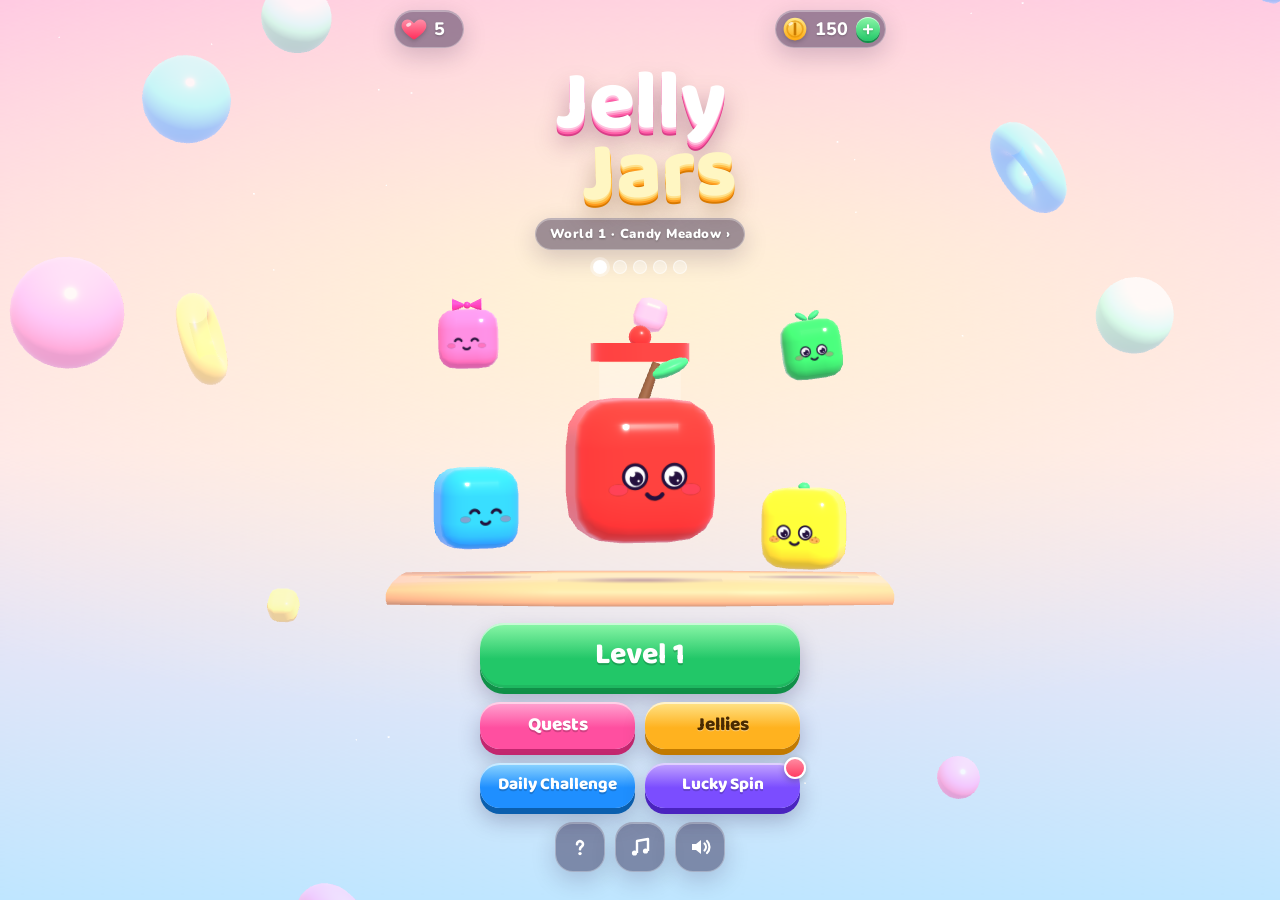
==== jellyjars/index.html @ 63579c70 "Jelly Jars web preview (noindex) Co-Authored-By: Claude Opus 5.5 <noreply@anthropic.com> Claude-Sess" ====
<!doctype html>
<html lang="en">
<head><meta name="robots" content="noindex,nofollow">
<meta charset="utf-8">
<meta name="viewport" content="width=device-width, initial-scale=1, maximum-scale=1, user-scalable=no, viewport-fit=cover">
<title>Jelly Jars</title>
<style>
@font-face{font-family:"Baloo 2";font-weight:600;font-display:swap;src:url(fonts/baloo-2-latin-600-normal.woff2) format("woff2")}
@font-face{font-family:"Baloo 2";font-weight:700;font-display:swap;src:url(fonts/baloo-2-latin-700-normal.woff2) format("woff2")}
@font-face{font-family:"Baloo 2";font-weight:800;font-display:swap;src:url(fonts/baloo-2-latin-800-normal.woff2) format("woff2")}
@font-face{font-family:"Nunito";font-weight:700;font-display:swap;src:url(fonts/nunito-latin-700-normal.woff2) format("woff2")}
@font-face{font-family:"Nunito";font-weight:800;font-display:swap;src:url(fonts/nunito-latin-800-normal.woff2) format("woff2")}
@font-face{font-family:"Nunito";font-weight:900;font-display:swap;src:url(fonts/nunito-latin-900-normal.woff2) format("woff2")}
</style>
<style>
/* Layout: full-bleed WebGL scene; glass HUD on top, booster bar at bottom, cards float above. Single committed look per world, so colors are explicit. */
:root{
  --ink:#1e1236; --ink2:#5d4f7a; --glass:rgba(22,10,48,.34); --glass-hi:rgba(255,255,255,.32);
  --g1:#8cf7a8; --g2:#22c768; --g3:#109048; --p1:#ffa6d2; --p2:#ff4fa0; --p3:#c3276f; --v1:#c4a6ff; --v2:#7b4dff; --v3:#4a24bf; --o1:#ffe48a; --o2:#ffb21f; --o3:#c27a00;
  --display:"Baloo 2","Arial Rounded MT Bold",system-ui,sans-serif; --body:"Nunito",system-ui,-apple-system,sans-serif;
  color-scheme:light;
}
[hidden]{display:none!important}
html,body{height:100%;overscroll-behavior:none}
body{margin:0;background:#ffd6ec;color:var(--ink);font-family:var(--body);overflow:hidden;touch-action:none;user-select:none;-webkit-user-select:none;-webkit-tap-highlight-color:transparent}
#gl{position:fixed;inset:0;width:100%;height:100%;display:block}
#ui{position:fixed;inset:0;pointer-events:none;padding-top:env(safe-area-inset-top,0px);padding-bottom:env(safe-area-inset-bottom,0px)}
#ui button{pointer-events:auto;font-family:var(--body);cursor:pointer;-webkit-tap-highlight-color:transparent}
button:focus-visible{outline:3px solid #fff;outline-offset:3px}
.wrap{max-width:520px;margin:0 auto;padding-left:max(14px,env(safe-area-inset-left,0px));padding-right:max(14px,env(safe-area-inset-right,0px));box-sizing:border-box}
/* HUD */
#hud{display:grid;grid-template-columns:1fr auto 1fr;align-items:center;gap:8px;padding-top:10px}
.glass{background:rgba(26,12,56,.42);border:1px solid var(--glass-hi);box-shadow:inset 0 1px 0 rgba(255,255,255,.35),0 8px 24px rgba(20,8,50,.18)}
.pill{display:inline-flex;align-items:center;gap:6px;border-radius:999px;padding:4px 12px 4px 5px;color:#fff;font-family:var(--display);font-weight:800;font-size:18px;line-height:1;font-variant-numeric:tabular-nums;justify-self:start;text-shadow:0 1px 2px rgba(0,0,0,.25);border:1px solid var(--glass-hi)}
.pill.r{justify-self:end;padding:4px 5px 4px 5px}
.pill svg{width:28px;height:28px;flex:none;filter:drop-shadow(0 2px 2px rgba(0,0,0,.2))}
.pill small{font-size:11px;font-family:var(--body);font-weight:900;opacity:.85}
.pill .plus{width:24px;height:24px;border-radius:50%;background:linear-gradient(180deg,var(--g1),var(--g2));display:grid;place-items:center;font-size:20px;box-shadow:inset 0 1px 0 rgba(255,255,255,.6),0 2px 0 var(--g3);margin-left:2px}
#lvlPill{justify-self:center;white-space:nowrap;border-radius:18px;padding:5px clamp(10px,3vw,16px);color:#fff;text-align:center;font-family:var(--display);font-weight:800;font-size:clamp(16px,5vw,20px);line-height:1.05;text-shadow:0 1px 2px rgba(0,0,0,.25);display:flex;align-items:center;gap:6px}
#streak{display:inline-flex;align-items:center;gap:2px;font-size:15px;color:#ffd36b}
#streak svg{width:16px;height:16px}
#prog{margin-top:8px;height:10px;border-radius:999px;overflow:hidden;background:rgba(22,10,48,.25);border:1px solid rgba(255,255,255,.35)}
#progFill{display:block;height:100%;width:0;border-radius:999px;background:linear-gradient(180deg,#ffe58f,#ffb21f);box-shadow:inset 0 1px 0 rgba(255,255,255,.7);transition:width .35s cubic-bezier(.2,.9,.3,1.2)}
/* home */
#home{position:absolute;inset:0;display:flex;flex-direction:column;align-items:center;justify-content:space-between;padding-top:calc(env(safe-area-inset-top,0px) + 70px);padding-bottom:calc(env(safe-area-inset-bottom,0px) + 28px);box-sizing:border-box}
#logo{font-family:var(--display);font-weight:800;font-size:clamp(56px,17vw,84px);line-height:.82;text-align:center;color:#fff;letter-spacing:-.01em;text-shadow:0 2px 0 #ffc2df,0 4px 0 #ff8fc3,0 6px 0 #ff5ea8,0 8px 0 #d93e88,0 14px 24px rgba(80,10,60,.35);margin:0}
#logo span{display:block;color:#fff6c2;text-shadow:0 2px 0 #ffe08a,0 4px 0 #ffc24d,0 6px 0 #ff9d1f,0 8px 0 #d97a00,0 14px 24px rgba(80,40,0,.35);transform:translateX(18px) rotate(-2deg)}
#worldDots{display:flex;gap:6px;justify-content:center;margin-top:10px}#worldDots i{width:12px;height:12px;border-radius:50%;background:rgba(255,255,255,.35);border:1px solid rgba(255,255,255,.6)}#worldDots i.on{background:linear-gradient(180deg,#ffe58f,#ffb21f);border-color:#fff}#worldDots i.cur{background:#fff;box-shadow:0 0 0 3px rgba(255,255,255,.35)}
#worldChip{margin-top:10px;border-radius:999px;padding:6px 14px;color:#fff;font-weight:900;font-size:13px;letter-spacing:.04em;text-shadow:0 1px 2px rgba(0,0,0,.3)}
.homeTop{display:flex;flex-direction:column;align-items:center}
.homeBtns{display:flex;flex-direction:column;gap:14px;width:min(320px,86vw);pointer-events:auto}
.homeRow{display:flex;gap:10px}
.dot{position:absolute;top:-6px;right:-6px;width:18px;height:18px;border-radius:50%;background:linear-gradient(180deg,#ff8aa0,#ff3d64);border:2px solid #fff;box-shadow:0 2px 6px rgba(0,0,0,.25)}
#wheelWrap{position:relative;width:min(280px,72vw);aspect-ratio:1;margin:4px auto 0}
#wheel{width:100%;height:100%;transition:transform 4.2s cubic-bezier(.12,.8,.16,1);filter:drop-shadow(0 10px 16px rgba(40,10,80,.3))}
#wheelPtr{position:absolute;left:50%;top:-10px;transform:translateX(-50%);width:34px;height:40px;filter:drop-shadow(0 3px 3px rgba(0,0,0,.3))}
#spinResult{min-height:24px;font-family:var(--display);font-weight:800;font-size:22px;color:var(--ink)}
/* buttons */
.btn{position:relative;border:0;border-radius:20px;padding:13px 18px;font-family:var(--display)!important;font-weight:800;font-size:21px;line-height:1.1;color:#fff;text-shadow:0 2px 0 rgba(0,0,0,.18);display:flex;align-items:center;justify-content:center;gap:8px;
  background:linear-gradient(180deg,var(--g1),var(--g2) 55%);box-shadow:inset 0 2px 0 rgba(255,255,255,.55),inset 0 -3px 0 rgba(0,0,0,.08),0 6px 0 var(--g3),0 12px 22px rgba(20,8,50,.25);transition:transform .08s}
.btn:active{transform:translateY(4px);box-shadow:inset 0 2px 0 rgba(255,255,255,.55),0 2px 0 var(--g3),0 6px 12px rgba(20,8,50,.25)}
.btn.v{background:linear-gradient(180deg,var(--v1),var(--v2) 55%);box-shadow:inset 0 2px 0 rgba(255,255,255,.5),0 6px 0 var(--v3),0 12px 22px rgba(20,8,50,.25)}
.btn.p{background:linear-gradient(180deg,var(--p1),var(--p2) 55%);box-shadow:inset 0 2px 0 rgba(255,255,255,.5),0 6px 0 var(--p3),0 12px 22px rgba(20,8,50,.25)}
.btn.o{background:linear-gradient(180deg,var(--o1),var(--o2) 55%);color:#4a2a00;text-shadow:0 1px 0 rgba(255,255,255,.4);box-shadow:inset 0 2px 0 rgba(255,255,255,.6),0 6px 0 var(--o3),0 12px 22px rgba(20,8,50,.25)}
.btn.dc{background:linear-gradient(180deg,#8fd6ff,#1f8fff 55%);box-shadow:inset 0 2px 0 rgba(255,255,255,.55),0 6px 0 #0b5fae,0 12px 22px rgba(20,8,50,.25)}
.btn.ghost{background:none;box-shadow:none;color:var(--ink2);font-size:17px;padding:6px;text-shadow:none;font-family:var(--body)!important;font-weight:900}
.btn.huge{font-size:30px;padding:16px;border-radius:24px}
.btn[disabled]{filter:grayscale(.8);opacity:.55}
.btn .tv{display:inline-flex;align-items:center;gap:3px;font-family:var(--body);font-size:11px;font-weight:900;background:rgba(255,255,255,.25);border-radius:8px;padding:3px 7px;letter-spacing:.04em;text-shadow:none}
.btn .tv svg{width:12px;height:12px}
.round{width:58px;height:58px;border-radius:20px;border:1px solid var(--glass-hi);display:grid;place-items:center;padding:0;color:#fff}
.round svg{width:28px;height:28px}
.round.off{opacity:.55}
/* bottom bar */
#bar{position:absolute;left:0;right:0;bottom:0;padding-bottom:calc(env(safe-area-inset-bottom,0px) + 18px)}
#bar .wrap{display:flex;justify-content:center;align-items:flex-end;gap:14px}
.boost{position:relative;width:66px;height:66px;border-radius:22px;border:0;padding:0;display:grid;place-items:center;background:linear-gradient(180deg,#ffffff,#efe7ff);box-shadow:inset 0 -4px 0 rgba(90,60,160,.12),0 5px 0 #c9b8ef,0 12px 20px rgba(20,8,50,.25)}
.boost:active{transform:translateY(3px)}
.boost svg{width:40px;height:40px}
.boost .cnt{position:absolute;right:-7px;top:-7px;min-width:24px;height:24px;border-radius:12px;background:linear-gradient(180deg,#ff8aa0,#ff3d64);color:#fff;font-size:13px;font-weight:900;display:grid;place-items:center;padding:0 6px;box-sizing:border-box;box-shadow:0 2px 6px rgba(0,0,0,.25);border:2px solid #fff}
.boost .cnt.buy{background:linear-gradient(180deg,var(--g1),var(--g2))}
.boost.on{background:linear-gradient(180deg,#fff7c2,#ffd54d);transform:translateY(-4px)}
.boost.locked{filter:grayscale(1);opacity:.6}
.small{width:50px;height:50px;border-radius:18px}
.small svg{width:24px;height:24px}
/* fx */
#fx{position:absolute;inset:0;overflow:hidden}
.ft{position:absolute;transform:translate(-50%,-50%);font-family:var(--display);font-weight:800;font-size:34px;color:#fff;white-space:nowrap;text-shadow:0 3px 0 #ff4fa0,0 6px 14px rgba(80,0,60,.4);animation:ft 1.1s cubic-bezier(.2,.9,.3,1) forwards}
.ft.gold{color:#fff3b0;text-shadow:0 3px 0 #ff9d1f,0 6px 14px rgba(80,40,0,.45)}
@keyframes ft{0%{opacity:0;transform:translate(-50%,-30%) scale(.4)}20%{opacity:1;transform:translate(-50%,-55%) scale(1.15)}35%{transform:translate(-50%,-60%) scale(1)}80%{opacity:1}100%{opacity:0;transform:translate(-50%,-120%) scale(1)}}
#hand{position:absolute;width:56px;height:56px;margin:-6px 0 0 -18px;transition:left .5s cubic-bezier(.3,.8,.3,1),top .5s cubic-bezier(.3,.8,.3,1);filter:drop-shadow(0 6px 10px rgba(0,0,0,.3))}
#hand.press svg{transform:scale(.86) translateY(4px)}
#hand svg{transition:transform .12s}
#hand::after{content:"";position:absolute;left:6px;top:-8px;width:28px;height:28px;border-radius:50%;border:3px solid #fff;opacity:0}
#hand.press::after{animation:ring .5s ease-out}
@keyframes ring{0%{opacity:.9;transform:scale(.4)}100%{opacity:0;transform:scale(1.8)}}
/* cards */
#travel{position:absolute;inset:0;z-index:30;background:#000;overflow:hidden;touch-action:none}#travel canvas{position:absolute;inset:0;width:100%;height:100%;display:block}
#travelBanner{position:absolute;left:50%;top:13%;transform:translate(-50%,-30px) scale(.8);opacity:0;text-align:center;color:#fff;pointer-events:none;transition:opacity .45s,transform .6s cubic-bezier(.2,1.6,.4,1);white-space:nowrap}
#travelBanner.show{opacity:1;transform:translate(-50%,0) scale(1)}
#travelBanner span{display:block;width:84vw;max-width:420px;margin:10px auto 0;white-space:normal;font-weight:900;font-size:16px;line-height:1.3;text-shadow:0 2px 6px rgba(0,0,0,.45)}
#travelBanner small{display:block;font-weight:900;letter-spacing:.16em;text-transform:uppercase;font-size:13px;text-shadow:0 2px 6px rgba(0,0,0,.35)}
#travelBanner b{display:block;font-family:var(--display);font-weight:800;font-size:40px;line-height:1.05;text-shadow:0 3px 0 rgba(0,0,0,.18),0 10px 26px rgba(0,0,0,.35)}
#travelHint{position:absolute;left:0;right:0;bottom:calc(26px + env(safe-area-inset-bottom,0px));text-align:center;color:rgba(255,255,255,.8);font-weight:900;font-size:12px;letter-spacing:.12em;text-transform:uppercase;text-shadow:0 1px 4px rgba(0,0,0,.4);pointer-events:none}
#modal{position:absolute;inset:0;display:flex;align-items:center;justify-content:center;background:rgba(18,6,40,.58);padding:18px;box-sizing:border-box;pointer-events:auto;z-index:20}
.card{width:100%;max-width:360px;max-height:100%;overflow:auto;box-sizing:border-box;border-radius:30px;padding:24px 20px 18px;background:linear-gradient(180deg,#ffffff,#f4eeff);box-shadow:inset 0 2px 0 #fff,0 24px 60px rgba(20,8,50,.4);text-align:center;display:flex;flex-direction:column;gap:12px;animation:pop .35s cubic-bezier(.2,1.4,.4,1)}
@keyframes pop{0%{transform:scale(.8);opacity:0}100%{transform:scale(1);opacity:1}}
.card h2{font-family:var(--display);font-weight:800;font-size:32px;line-height:1;margin:0;color:var(--ink);text-wrap:balance}
.card p{margin:0;color:var(--ink2);font-weight:800;line-height:1.4}
.card p b{color:var(--ink)}
.card .big{font-family:var(--display);font-weight:800;font-size:52px;line-height:1;color:var(--ink);display:flex;align-items:center;justify-content:center;gap:10px;font-variant-numeric:tabular-nums}
.card .big svg{width:48px;height:48px}
.icon{display:grid;place-items:center}
.icon svg{width:84px;height:84px;filter:drop-shadow(0 8px 10px rgba(40,10,80,.25))}
.shoplist{display:flex;flex-direction:column;gap:8px;max-height:min(54vh,460px);overflow:auto;-webkit-overflow-scrolling:touch;margin:4px 0 6px;padding:2px}
.shopitem{display:flex;align-items:center;justify-content:space-between;gap:10px;background:#fff;border-radius:18px;padding:10px 10px 10px 12px;text-align:left;box-shadow:0 2px 10px rgba(40,10,80,.08)}
.shopitem b{display:block;font-size:15px;font-weight:900;color:var(--ink)} .shopitem span{font-size:12px;color:var(--ink2);font-weight:800}
.shopitem button{border:0;border-radius:14px;background:linear-gradient(180deg,var(--g1),var(--g2));color:#fff;font-weight:900;font-size:14px;padding:10px 12px;white-space:nowrap;box-shadow:inset 0 2px 0 rgba(255,255,255,.5),0 3px 0 var(--g3)}
.ribbon{font-size:10px;font-weight:900;color:#fff;background:linear-gradient(180deg,#ff8aa0,#ff3d64);border-radius:6px;padding:1px 6px;margin-left:4px;vertical-align:2px}
.adscreen{background:#101010;color:#ccc;border-radius:22px;aspect-ratio:9/15;width:min(270px,100%);margin:0 auto;display:flex;flex-direction:column;align-items:center;justify-content:center;gap:10px;font-weight:800;padding:16px;box-sizing:border-box;text-align:center}
.adscreen .big{color:#fff}
/* stars */
.stars{display:flex;justify-content:center;align-items:flex-end;gap:2px;margin:-4px 0 -6px}.stars i{display:block;animation:starIn .45s cubic-bezier(.2,1.6,.4,1) both}.stars i:not(.on){animation:none;opacity:.9}
@keyframes starIn{0%{transform:scale(0) rotate(-40deg);opacity:0}100%{transform:scale(1) rotate(0);opacity:1}}
.starNote{font-size:12px;display:flex;align-items:center;justify-content:center;gap:3px;flex-wrap:wrap}
.homeRow .round{width:50px;height:50px;border-radius:18px}.homeRow .round svg{width:24px;height:24px}
/* tutorial */
#tut{position:absolute;left:0;right:0;bottom:0;padding-bottom:calc(env(safe-area-inset-bottom,0px) + 14px);pointer-events:auto;z-index:10}
#bar.tutbar{pointer-events:none}#bar.tutbar .wrap>*{opacity:.3}#bar.tutbar .wrap>.hl{opacity:1;filter:none;animation:hlp 1s ease-in-out infinite}@keyframes hlp{0%,100%{box-shadow:0 0 0 0 rgba(255,213,77,.9),0 5px 0 #c9b8ef}50%{box-shadow:0 0 0 9px rgba(255,213,77,0),0 5px 0 #c9b8ef}}
#tut .card{animation:none;max-width:420px;margin:0 auto;gap:10px;padding:18px 18px 14px}
#tut h2{font-size:28px;display:flex;align-items:center;justify-content:center;gap:4px}
.step{font-size:12px;font-weight:900;letter-spacing:.1em;text-transform:uppercase;color:var(--p2);margin:0}
.dots{display:flex;gap:6px;justify-content:center}
.dots i{width:8px;height:8px;border-radius:4px;background:rgba(30,18,54,.18);transition:width .25s}
.dots i.on{background:var(--ink);width:22px}
.tutBtns{display:flex;gap:10px}.tutBtns .btn{flex:1}
/* world toast */
#toast{position:absolute;left:50%;top:22%;transform:translateX(-50%);text-align:center;color:#fff;pointer-events:none;z-index:5}
#toast small{display:block;font-weight:900;letter-spacing:.14em;text-transform:uppercase;font-size:12px;opacity:.9;text-shadow:0 1px 3px rgba(0,0,0,.3)}
#toast b{display:block;font-family:var(--display);font-weight:800;font-size:44px;line-height:1;text-shadow:0 3px 0 rgba(0,0,0,.15),0 8px 24px rgba(0,0,0,.3);white-space:nowrap}
#toast.show{animation:toast 2.6s ease forwards}
@keyframes toast{0%{opacity:0;transform:translate(-50%,10px) scale(.9)}12%{opacity:1;transform:translate(-50%,0) scale(1)}80%{opacity:1}100%{opacity:0;transform:translate(-50%,-10px)}}
/* dev */
#dev{position:absolute;left:0;right:0;bottom:0;z-index:15;background:rgba(18,8,40,.96);color:#efe6ff;border-radius:22px 22px 0 0;padding:16px 18px calc(16px + env(safe-area-inset-bottom,0px));font-size:13px;line-height:1.55;pointer-events:auto}
#dev h3{margin:0 0 6px;font-family:var(--display);font-weight:800;font-size:18px}
#dev .row{display:flex;justify-content:space-between;gap:10px;font-variant-numeric:tabular-nums}
#dev .row b{font-weight:900;text-align:right}
#dev p{margin:8px 0 0;color:#c8b8e6}
#dev .acts{display:flex;gap:8px;margin-top:10px;flex-wrap:wrap}
#dev .acts button{border:0;border-radius:10px;padding:8px 10px;font-weight:900;background:#fff;color:var(--ink)}
#err{position:absolute;inset:0;display:grid;place-items:center;text-align:center;padding:30px;font-weight:800;color:var(--ink)}
/* meta: streak, quests, wardrobe, journey */
.boost .cnt.free{background:linear-gradient(180deg,#ffd36b,#ff8a1f)}
#worldChip{border:1px solid var(--glass-hi);font-family:var(--body);cursor:pointer}
.streakTag{display:inline-flex;align-items:center;gap:1px;font-size:20px;background:rgba(0,0,0,.16);border-radius:14px;padding:1px 9px 1px 5px;margin-left:10px;text-shadow:none;color:#fff3b0}
.streakTag svg{width:22px;height:22px}
.sbox{background:linear-gradient(180deg,#fff6e0,#ffe7c2);border-radius:18px;padding:10px 12px;display:flex;flex-direction:column;gap:8px}
.sbHead{font-family:var(--display);font-weight:800;font-size:20px;color:#a24a00;display:flex;align-items:center;justify-content:center;gap:4px}
.sbBar{display:flex;gap:6px}
.sbSeg{flex:1;border-radius:12px;background:#fff;border:2px solid #ffd9a8;padding:4px 2px;font-weight:900;color:#c9a27a;font-size:12px;line-height:1.1}
.sbSeg b{display:block;font-family:var(--display);font-size:18px;color:inherit}
.sbSeg.on{background:linear-gradient(180deg,#ffd36b,#ff9d1f);border-color:#fff;color:#fff;text-shadow:0 1px 0 rgba(120,50,0,.4)}
.warnStreak{background:#fff1e0;border-radius:14px;padding:8px 10px;font-size:13px;color:#a24a00!important;display:flex;align-items:center;justify-content:center;gap:4px}
.qrow{background:#fff;border-radius:18px;padding:10px 12px;text-align:left;display:flex;align-items:center;gap:10px;box-shadow:0 2px 10px rgba(40,10,80,.08)}
.qrow.gold{background:linear-gradient(180deg,#fff6e0,#ffe7c2)}
.qrow .qt{flex:1;min-width:0}
.qrow b{display:block;font-size:15px;font-weight:900;color:var(--ink);line-height:1.2}
.qbar{height:10px;border-radius:6px;background:#efe7ff;overflow:hidden;margin:6px 0 3px}
.qbar i{display:block;height:100%;background:linear-gradient(180deg,#8ff0b0,#2fd36b);border-radius:6px}
.qrow small{display:flex;align-items:center;gap:3px;font-size:12px;font-weight:900;color:var(--ink2)}
.qchest svg{width:48px;height:48px;display:block}
.qbtn{border:0;border-radius:14px;background:linear-gradient(180deg,var(--g1),var(--g2));color:#fff;font-weight:900;font-size:14px;padding:9px 12px;white-space:nowrap;box-shadow:inset 0 2px 0 rgba(255,255,255,.5),0 3px 0 var(--g3);font-family:var(--body);display:inline-flex;align-items:center;gap:3px;cursor:pointer}
.qbtn[disabled]{background:#eee7fb;color:#9a8cc0;box-shadow:none;cursor:default}
.qbtn.buy:not([disabled]){background:linear-gradient(180deg,var(--o1),var(--o2));color:#4a2a00;box-shadow:inset 0 2px 0 rgba(255,255,255,.6),0 3px 0 var(--o3)}
.qbtn.wear-on{background:linear-gradient(180deg,#ffe08a,#ffb21f);color:#5a3200;box-shadow:0 3px 0 #c27a00}
.qdone{color:#2fb36a;font-weight:900;font-size:13px;white-space:nowrap}
.jrow{cursor:pointer}
.wprev{display:grid;place-items:center}
.wtiles{display:flex;gap:8px}
.wtile{flex:1;min-width:0;background:#fff;border-radius:18px;padding:8px 4px 10px;display:flex;flex-direction:column;align-items:center;gap:5px;box-shadow:0 2px 10px rgba(40,10,80,.08);border:3px solid transparent}
.wtile.on{border-color:#ffb21f;background:#fff9e8}
.wtile b{font-size:12px;font-weight:900;color:var(--ink);line-height:1.15;min-height:28px;display:flex;align-items:center;text-align:center}
.wtile .qbtn{padding:7px 9px;font-size:13px}
.path{display:flex;flex-direction:column;text-align:left;max-height:min(52vh,460px);overflow:auto;padding:6px 4px;margin:0 -6px;overscroll-behavior:contain}
.pnode{display:flex;align-items:center;gap:12px;position:relative;padding:7px 6px}
.pnode .orb{width:50px;height:50px;border-radius:50%;flex:none;border:3px solid #fff;box-shadow:0 4px 10px rgba(40,10,80,.2);display:grid;place-items:center;color:#fff;font-family:var(--display);font-weight:800;font-size:21px;text-shadow:0 1px 3px rgba(0,0,0,.35);position:relative;z-index:1}
.pnode.lock .orb{filter:grayscale(.55) brightness(.92);opacity:.7}
.pnode.cur .orb{box-shadow:0 0 0 5px rgba(255,178,31,.5),0 4px 12px rgba(40,10,80,.25);animation:pulse 1.6s ease-in-out infinite}
@keyframes pulse{50%{transform:scale(1.08)}}
.pinfo{flex:1;min-width:0}
.pnode b{display:block;font-family:var(--display);font-size:19px;line-height:1.05;color:var(--ink)}
.pnode span{font-size:12px;font-weight:900;color:var(--ink2)}
.pnode.lock b{color:#a99cc8}
.pnode .here{font-family:var(--display);font-size:13px;color:#fff;background:linear-gradient(180deg,#ffd36b,#ff9d1f);border-radius:10px;padding:3px 9px;text-shadow:0 1px 0 rgba(120,50,0,.35)}
.pnode:not(:last-child)::after{content:"";position:absolute;left:30px;top:50px;width:4px;height:28px;background:#e4dafa;border-radius:2px}
.pnode.done:not(:last-child)::after{background:#ffc83d}
#toast.sm b{font-size:26px}
.shelfviz{display:flex;gap:6px;justify-content:center;background:#f1eaff;border-radius:16px;padding:8px}.shelfviz i{width:30px;height:30px;border-radius:9px;box-shadow:inset 0 -3px 0 rgba(0,0,0,.15)}.shelfviz i.plus{background:linear-gradient(180deg,#ffe08a,#ffb21f);color:#5a3200;font-style:normal;font-weight:900;font-size:12px;display:grid;place-items:center;border:2px dashed #fff;box-sizing:border-box}
.help{display:flex;gap:10px;align-items:center;text-align:left;background:#fff;border-radius:16px;padding:9px 12px;box-shadow:0 2px 8px rgba(40,10,80,.07);font-weight:800;color:var(--ink2);font-size:14px;line-height:1.35}.help b{color:var(--ink)}.help .hi{flex:none;width:34px;height:34px;display:grid;place-items:center;border-radius:12px;background:#f1eaff;font-family:var(--display);font-weight:800;color:var(--p2);font-size:18px}.help .hi svg{width:26px;height:26px}
.wtile{position:relative}.wslot{font-size:10px;font-weight:900;letter-spacing:.08em;text-transform:uppercase;color:var(--p2)}
@media (max-height:720px){#logo{font-size:clamp(44px,12vh,72px)}#home{padding-top:calc(env(safe-area-inset-top,0px) + 58px)}}
@media (max-height:600px){#logo{font-size:clamp(36px,10vh,56px)}}
@media (prefers-reduced-motion:reduce){.ft,.card,#toast.show{animation-duration:.01s}}
</style>
</head>
<body>
<canvas id="gl" aria-label="Jelly Jars game"></canvas>
<svg width="0" height="0" style="position:absolute" aria-hidden="true"><defs><linearGradient id="stG" x1="0" y1="0" x2="0" y2="1"><stop offset="0" stop-color="#fff3a0"/><stop offset="1" stop-color="#ffb21f"/></linearGradient></defs></svg>
<div id="ui">
  <div class="wrap" id="hudWrap">
    <div id="hud">
      <button class="pill glass" id="heartsBtn" aria-label="Lives"><svg viewBox="0 0 32 32"><defs><linearGradient id="hg" x1="0" y1="0" x2="0" y2="1"><stop offset="0" stop-color="#ff8fa8"/><stop offset="1" stop-color="#ff2d5a"/></linearGradient></defs><path fill="url(#hg)" d="M16 28s-11-6.6-13.6-13C.6 10.4 3.4 5 8.6 5c3 0 5 1.8 7.4 4.4C18.4 6.8 20.4 5 23.4 5c5.2 0 8 5.4 6.2 10C27 21.4 16 28 16 28z"/><ellipse cx="10" cy="11" rx="3.2" ry="2" fill="#fff" opacity=".7" transform="rotate(-25 10 11)"/></svg><span id="hearts">5</span><small id="heartTimer"></small></button>
      <div id="lvlPill" class="glass"><span id="lvlLabel">Level 1</span><span id="streak" hidden><svg viewBox="0 0 24 24"><path fill="#ffb21f" d="M12 2s5.5 5 5.5 10.5a5.5 5.5 0 0 1-11 0c0-2.2 1-3.8 2.2-5 0 2.2 1 3.3 2.2 3.3 0-4.4-1-6.6 1.1-8.8z"/></svg><span id="streakN"></span></span></div>
      <button class="pill r glass" id="coinsBtn" aria-label="Coins and shop"><svg viewBox="0 0 32 32"><defs><linearGradient id="cg" x1="0" y1="0" x2="0" y2="1"><stop offset="0" stop-color="#ffe98a"/><stop offset="1" stop-color="#ffaa10"/></linearGradient></defs><circle cx="16" cy="16" r="13" fill="url(#cg)"/><circle cx="16" cy="16" r="9" fill="none" stroke="#e08d00" stroke-width="2" opacity=".6"/><path d="M16 10v12" stroke="#c97a00" stroke-width="3" stroke-linecap="round"/><ellipse cx="11" cy="10" rx="3" ry="1.6" fill="#fff" opacity=".7" transform="rotate(-30 11 10)"/></svg><span id="coins">0</span><span class="plus">+</span></button>
    </div>
    <div id="prog" hidden><i id="progFill"></i></div>
  </div>

  <section id="home">
    <div class="homeTop">
      <h1 id="logo">Jelly<span>Jars</span></h1>
      <button id="worldChip" class="glass" aria-label="Your journey"></button>
      <div id="worldDots" aria-hidden="true"></div>
    </div>
    <div class="homeBtns">
      <button class="btn huge" id="playBtn">Level 1</button>
      <div class="homeRow">
        <button class="btn p" id="questBtn" style="flex:1;font-size:19px">Quests<i id="questDot" class="dot" hidden></i></button>
        <button class="btn o" id="bookBtn" style="flex:1;font-size:19px">Jellies<i id="bookDot" class="dot" hidden></i></button>
      </div>
      <div class="homeRow">
        <button class="btn dc" id="dcBtn" style="flex:1;font-size:17px;padding-left:6px;padding-right:6px">Daily Challenge<i id="dcDot" class="dot" hidden></i></button>
        <button class="btn v" id="spinBtn" style="flex:1;font-size:17px;padding-left:6px;padding-right:6px">Lucky Spin<i id="spinDot" class="dot" hidden></i></button>
      </div>
      <div class="homeRow" style="justify-content:center">
        <button class="round glass" id="howBtn" aria-label="How to play"><svg viewBox="0 0 24 24"><path d="M9 9.2a3 3 0 1 1 4.6 2.5c-1 .6-1.6 1.3-1.6 2.6" stroke="#fff" stroke-width="2.6" fill="none" stroke-linecap="round"/><circle cx="12" cy="18.6" r="1.7" fill="#fff"/></svg></button>
        <button class="round glass" id="musBtn" aria-label="Music"></button>
        <button class="round glass" id="sndBtn" aria-label="Sound effects"></button>
      </div>
    </div>
  </section>

  <div id="bar" hidden><div class="wrap">
    <button class="round glass small" id="homeBtn" aria-label="Pause"><svg viewBox="0 0 24 24"><rect x="6" y="5" width="4" height="14" rx="1.5" fill="#fff"/><rect x="14" y="5" width="4" height="14" rx="1.5" fill="#fff"/></svg></button>
    <button class="boost" id="bGrab" aria-label="Grab booster"><svg viewBox="0 0 48 48"><defs><linearGradient id="gg" x1="0" y1="0" x2="0" y2="1"><stop offset="0" stop-color="#ffe2c4"/><stop offset="1" stop-color="#ffb98a"/></linearGradient></defs><path d="M17 26V11a3 3 0 0 1 6 0v11M23 21V8a3 3 0 0 1 6 0v13M29 21V11a3 3 0 0 1 6 0v14M35 23v-4a3 3 0 0 1 6 0v10c0 8.5-6 14.5-13.5 14.5h-2.5c-6 0-8.5-3.5-11-7.2l-6-8.5a2.9 2.9 0 0 1 4.8-3.5l3.7 3.7" fill="url(#gg)" stroke="#7a3d1e" stroke-width="2.4" stroke-linejoin="round" stroke-linecap="round"/><path d="M8 8l3 3M40 6l-2 4M12 4l1 3" stroke="#ffb21f" stroke-width="2.4" stroke-linecap="round"/></svg><span class="cnt" id="cGrab">0</span></button>
    <button class="boost" id="bMagnet" aria-label="Magnet booster"><svg viewBox="0 0 48 48"><defs><linearGradient id="mg" x1="0" y1="0" x2="0" y2="1"><stop offset="0" stop-color="#ff8aa0"/><stop offset="1" stop-color="#e81e4a"/></linearGradient></defs><path d="M10 9h9v16a5 5 0 0 0 10 0V9h9v16a14 14 0 0 1-28 0z" fill="url(#mg)" stroke="#7a0f2a" stroke-width="2.4" stroke-linejoin="round"/><path d="M10 9h9v6h-9zM29 9h9v6h-9z" fill="#e8eef8" stroke="#7a0f2a" stroke-width="2.4" stroke-linejoin="round"/><ellipse cx="14" cy="22" rx="1.6" ry="4" fill="#fff" opacity=".55"/></svg><span class="cnt" id="cMagnet">0</span></button>
    <button class="round glass small" id="helpBtn" aria-label="How to play"><svg viewBox="0 0 24 24"><path d="M9 9.2a3 3 0 1 1 4.6 2.5c-1 .6-1.6 1.3-1.6 2.6" stroke="#fff" stroke-width="2.6" fill="none" stroke-linecap="round"/><circle cx="12" cy="18.6" r="1.7" fill="#fff"/></svg></button>
    <button class="round glass small" id="devBtn" aria-expanded="false" aria-label="Engine view"><svg viewBox="0 0 24 24"><path d="M4 18V6M10 18v-8M16 18v-5M22 18V8" stroke="#fff" stroke-width="2.6" stroke-linecap="round"/></svg></button>
  </div></div>

  <div id="fx"><div id="hand" hidden><svg viewBox="0 0 24 24" width="56" height="56"><path d="M9.5 1.5a2 2 0 0 1 2 2V10h.6V8.6a1.9 1.9 0 0 1 3.8 0V10h.5a1.9 1.9 0 0 1 3.8.4v4.1c0 4.6-3.2 8-7.5 8h-.9c-2.9 0-4.6-1.4-5.8-3.5L2.8 14a1.8 1.8 0 0 1 2.9-2.1l1.8 2V3.5a2 2 0 0 1 2-2z" fill="#fff" stroke="#1e1236" stroke-width="1.3" stroke-linejoin="round"/></svg></div></div>
  <div id="toast"><small id="toastSmall"></small><b id="toastBig"></b></div>
  <div id="tut" hidden><div class="card"><p class="step" id="tutStep"></p><h2 id="tutTitle"></h2><p id="tutText"></p><div class="dots" id="tutDots"></div><div class="tutBtns"><button class="btn ghost" id="tutBack" style="flex:.6">Back</button><button class="btn p" id="tutNext">Next</button></div></div></div>
  <div id="dev" hidden>
    <h3>Engine view</h3>
    <div class="row"><span>Level type</span><b id="dvTier"></b></div>
    <div class="row"><span>Bot pass rate / target</span><b id="dvWr"></b></div>
    <div class="row"><span>Late-level tension score</span><b id="dvTen"></b></div>
    <div class="row"><span>Session phase</span><b id="dvSess"></b></div>
    <div class="row"><span>Levels this session / usual</span><b id="dvSessN"></b></div>
    <div class="row"><span>Player ad profile</span><b id="dvProf"></b></div>
    <div class="row"><span>Mercy assist (fails here)</span><b id="dvMercy"></b></div>
    <div class="row"><span>Ads shown (video / rewarded)</span><b id="dvAds"></b></div>
    <p id="dvText"></p>
    <div class="acts"><button id="dvSkip">Skip level</button><button id="dvWorld">Next world</button><button id="dvCoins">+500 coins</button><button id="dvReset">Reset</button><button id="dvClose">Close</button></div>
  </div>
  <div id="modal" hidden><div class="card" id="card"></div></div>
  <div id="travel" hidden><canvas id="travelC"></canvas><div id="travelBanner"><small id="travelSmall"></small><b id="travelName"></b><span id="travelMis"></span></div><div id="travelHint">Tap to skip</div></div>
  <div id="err" hidden></div>
</div>

<script src="vendor/three.min.js"></script>
<script src="vendor/capacitor.js"></script>
<script src="native.js"></script>
<script>
(()=>{
const $=id=>document.getElementById(id);
if(!window.THREE){$('err').hidden=false;$('err').textContent='This game needs WebGL. Please open it in a recent mobile browser.';return}

/* ===================================================================
   1. RULES ENGINE (pure; also drives the simulator)
   =================================================================== */
const PAL=['#f52a22','#ff8410','#ffe11f','#2fcf5a','#1fb0ff','#7d3cff','#ff70b0','#6b3b22','#f7f0e2','#33284a','#1fc78a','#b8154f','#1580f5','#ff9a3c','#a86cff','#6cd12a'];
const JELLIES=[
 {name:'Ruby',flavor:'Cherry Jam',bio:'Always first in line. Thinks every jar was made just for her.'},
 {name:'Momo',flavor:'Mango Jelly',bio:'Born on a lazy tropical afternoon. Never skips a nap in the sun.'},
 {name:'Lemmy',flavor:'Lemon Drop',bio:'Sour face, sweet soul. Got those freckles from too much sunshine.'},
 {name:'Lulu',flavor:'Lime Jelly',bio:'Fresh, zesty and a little bit extra. Never leaves home without her leaves.'},
 {name:'Blu',flavor:'Blueberry Jam',bio:'Chill and sleepy, but secretly the fastest jelly in the jar.'},
 {name:'Gus',flavor:'Grape Jelly',bio:'Fancy lashes, fancier taste. Insists on the top spot in every jar.'},
 {name:'Bubba',flavor:'Bubblegum Bean',bio:'Pops in and sticks around. The bow is not optional.'},
 {name:'Fudge',flavor:'Chocolate Fudge',bio:'Rich, gooey and proud of it. Wears a dollop of cream like a crown and shares with absolutely nobody.'},
 {name:'Coco',flavor:'Coconut Cream',bio:'Soft, sweet and impossibly chill. Treats every level like a holiday.'},
 {name:'Lico',flavor:'Black Licorice',bio:'Dark, twisty and full of surprises. Secretly the sweetest of them all.'},
 {name:'Minty',flavor:'Mint Choc Chip',bio:'Cool as ice, chips and all. Has never once broken a sweat.'},
 {name:'Razz',flavor:'Raspberry Ripple',bio:'Loud, bold and bursting with seeds of mischief.'},
 {name:'Nova',flavor:'Blue Moon',bio:'Fell from the night sky and decided to stay. Twinkles when she is happy.'},
 {name:'Pippa',flavor:'Peach Fuzz',bio:'Soft-hearted and a little fuzzy around the edges. Blushes at everything.'},
 {name:'Tara',flavor:'Taro Milk',bio:'Brings her own pearls everywhere. Every jar is a fashion show.'},
 {name:'Kiki',flavor:'Kiwi Splash',bio:'Tiny seeds, huge energy. First to bounce, last to sleep.'}
];
/* order in which flavors join the game: [flavor, first level]. All 16 are in play by level 44 (world 9) */
const INTRO=[[0,1],[4,1],[7,2],[2,4],[3,5],[5,7],[6,9],[1,11],[8,14],[9,17],[13,21],[12,26],[11,29],[14,33],[10,38],[15,44]];
/* colour families: a level never uses two jellies from the same family, so every board stays easy to read.
   red, orange, yellow, green, blue, purple, pink, brown, white, black */
const FAMILY=[0,1,2,3,4,5,6,7,8,9,3,0,4,1,5,3];
const nameCol=ci=>ci===8?'#b38a5a':PAL[ci];
const clashes=(a,b)=>a!==b&&FAMILY[a]===FAMILY[b];
function pickFlavors(n,k,r){const pool=INTRO.filter(x=>x[1]<=n).map(x=>x[0]);const fresh=INTRO.filter(x=>x[1]===n).map(x=>x[0]);
  const order=[...fresh,...shuffle(pool.filter(c=>!fresh.includes(c)),r)];const out=[];
  for(const c of order){if(out.length>=k)break;if(!out.some(o=>clashes(o,c)))out.push(c)}
  return out}

const EMPTY=-1, WALL=-2;
function mulberry(a){return()=>{a|=0;a=a+0x6D2B79F5|0;let t=Math.imul(a^a>>>15,1|a);t=t+Math.imul(t^t>>>7,61|t)^t;return((t^t>>>14)>>>0)/4294967296}}
function shuffle(arr,r){for(let i=arr.length-1;i>0;i--){const j=r()*(i+1)|0;[arr[i],arr[j]]=[arr[j],arr[i]]}return arr}
const tierOf=n=>(n>=10&&n%10===0)?'super':(n>=5&&n%5===0)?'hard':'normal';
function shapeFor(n){
  const cols=n<=1?4:n<=4?5:6;
  const rows=Math.min(7,(n<=1?3:4)+Math.floor(n/4));
  const nColors=n<=1?2:n<=3?3:n<=6?4:n<=12?5:n<=24?6:7;
  const stackP=n<4?0:Math.min(0.55,0.15+(n-4)*0.025);
  const tallP=n<10?0:Math.min(0.45,0.12+(n-10)*0.02);
  return {cols,rows,nColors,stackP,tallP};
}
function connected(grid,cols){
  const N=grid.length,seen=new Uint8Array(N),q=[];let total=0,got=0;
  for(let k=0;k<N;k++)if(grid[k]!==WALL)total++;
  for(let c=0;c<cols;c++)if(grid[c]!==WALL){seen[c]=1;q.push(c)}
  while(q.length){const k=q.pop();got++;const r=Math.floor(k/cols),c=k%cols;
    for(const nk of [r>0?k-cols:-1,k+cols<N?k+cols:-1,c>0?k-1:-1,c<cols-1?k+1:-1])if(nk>=0&&!seen[nk]&&grid[nk]!==WALL){seen[nk]=1;q.push(nk)}}
  return got===total;
}
function buildGrid(n,a,sh){
  const r=mulberry(n*100003+a*7919+11+SALT);const {cols,rows}=sh;const N=cols*rows;
  for(let t=0;t<20;t++){
    const grid=new Array(N).fill(EMPTY);
    const nW=n>=4?Math.floor(N*0.07):0;
    shuffle([...Array(N).keys()].filter(k=>k>=cols*2),r).slice(0,nW).forEach(k=>grid[k]=WALL);
    if(!connected(grid,cols))continue;
    const open=[...Array(N).keys()].filter(k=>grid[k]!==WALL);
    const h={};open.forEach(k=>{let v=1;if(r()<sh.stackP){v=2;if(r()<sh.tallP)v=3}h[k]=v});
    let total=open.reduce((s,k)=>s+h[k],0);
    while(total%3){const st=open.filter(k=>h[k]>1);if(st.length){h[st[r()*st.length|0]]--}else{const k=open[open.length-1-(r()*cols|0)];h[k]=0}total--}
    const T=total/3;if(T<sh.nColors)continue;
    const palIdx=pickFlavors(SALT?99:n,sh.nColors,mulberry(n*31+5+a+SALT));const nc=palIdx.length;
    const tri=[];for(let c=0;c<nc;c++)tri.push(c);while(tri.length<T)tri.push(r()*nc|0);
    const triples=tri.map(c=>palIdx[c]);
    const bag=[];triples.forEach(c=>bag.push(c,c,c));shuffle(bag,r);
    const st=new Array(N).fill(null).map(()=>[]);let bi=0;
    open.forEach(k=>{if(!h[k])return;for(let i=0;i<h[k]-1;i++)st[k].push(bag[bi++]);grid[k]=bag[bi++]});
    const hidden=new Array(N).fill(0);
    if(n>=6){const pct=Math.min(0.3,0.12+n*0.004);open.forEach(k=>{if(grid[k]>=0&&k>=cols&&r()<pct)hidden[k]=1})}
    return {cols,rows,grid,st,hidden,triples};
  }
  return null;
}
let JID=0,IID=0,SALT=0;
function newState(L,cap=5){
  const S={cols:L.cols,rows:L.rows,grid:L.grid.slice(),st:L.st.map(a=>a.slice()),hidden:L.hidden.slice(),queue:L.jars.slice(),active:[null,null],shelf:[],cap,won:false,lost:false,total:L.jars.length,doneJars:0};
  for(let i=0;i<2;i++){const c=S.queue.shift();if(c!=null)S.active[i]={color:c,fill:0,vis:0,id:++JID,slot:i}}
  return S;
}
function tappable(S){
  const {cols,grid}=S,N=grid.length,reach=new Uint8Array(N),tap=new Uint8Array(N),q=[];
  for(let c=0;c<cols;c++){if(grid[c]===EMPTY){reach[c]=1;q.push(c)}else if(grid[c]>=0)tap[c]=1}
  while(q.length){const k=q.pop();const r=Math.floor(k/cols),c=k%cols;
    for(const nk of [r>0?k-cols:-1,k+cols<N?k+cols:-1,c>0?k-1:-1,c<cols-1?k+1:-1]){if(nk<0||reach[nk])continue;if(grid[nk]===EMPTY){reach[nk]=1;q.push(nk)}else if(grid[nk]>=0)tap[nk]=1}}
  return tap;
}
function pickJar(S,color){let b=null;for(const j of S.active)if(j&&j.color===color&&j.fill<3&&(!b||j.fill>b.fill))b=j;return b}
function resolve(S,ev){
  let ch=true;
  while(ch){ch=false;
    for(let i=0;i<2;i++){const j=S.active[i];if(j&&j.fill>=3){j.done=true;S.doneJars++;ev.push({type:'jarDone',jar:j,slot:i});const nc=S.queue.shift();S.active[i]=nc==null?null:{color:nc,fill:0,vis:0,id:++JID,slot:i};if(S.active[i])ev.push({type:'jarNew',jar:S.active[i],slot:i});ch=true}}
    for(let i=0;i<S.shelf.length;i++){const it=S.shelf[i];const j=pickJar(S,it.color);if(j){j.fill++;S.shelf.splice(i,1);i--;ev.push({type:'shelfToJar',item:it,jar:j,idx:j.fill-1});ch=true}}
  }
}
function checkEnd(S){if(!S.active[0]&&!S.active[1]&&!S.queue.length)S.won=true;else if(S.shelf.length>=S.cap)S.lost=true}
function takeTop(S,k){const color=S.grid[k];let refill=null;if(S.st[k].length){refill=S.st[k].pop();S.grid[k]=refill}else S.grid[k]=EMPTY;S.hidden[k]=0;return{color,refill}}
function applyTap(S,k){
  const {color,refill}=takeTop(S,k);const ev=[];
  const j=pickJar(S,color);
  if(j){j.fill++;ev.push({type:'toJar',k,color,jar:j,idx:j.fill-1,refill})}
  else{const it={color,id:++IID,vis:false};S.shelf.push(it);ev.push({type:'toShelf',k,color,item:it,refill})}
  resolve(S,ev);checkEnd(S);return ev;
}
function applyMagnet(S){
  const cands=S.active.filter(Boolean);if(!cands.length)return null;
  const avail=c=>S.shelf.filter(i=>i.color===c).length+S.grid.filter(v=>v===c).length+S.st.reduce((a,s)=>a+s.filter(v=>v===c).length,0);
  /* fill the jar Magnet can complete the most of (ties go to the fuller jar) */
  const j=cands.slice().sort((a,b)=>(Math.min(3-b.fill,avail(b.color))-Math.min(3-a.fill,avail(a.color)))||(b.fill-a.fill))[0];
  if(!avail(j.color))return null;
  const ev=[];let need=3-j.fill;
  for(let i=0;i<S.shelf.length&&need>0;i++)if(S.shelf[i].color===j.color){const it=S.shelf.splice(i,1)[0];i--;j.fill++;need--;ev.push({type:'shelfToJar',item:it,jar:j,idx:j.fill-1})}
  let guard=0;
  while(need>0&&guard++<40){const tap=tappable(S);let ks=[];S.grid.forEach((v,k)=>{if(v===j.color)ks.push(k)});if(!ks.length)break;ks.sort((a,b)=>tap[b]-tap[a]);const k=ks[0];const {refill}=takeTop(S,k);j.fill++;need--;ev.push({type:'toJar',k,color:j.color,jar:j,idx:j.fill-1,refill})}
  /* "from anywhere on the board": also reach jellies buried inside stacks */
  for(let k=0;k<S.st.length&&need>0;k++){const a=S.st[k];for(let i=a.length-1;i>=0&&need>0;i--)if(a[i]===j.color){a.splice(i,1);j.fill++;need--;ev.push({type:'fromStack',k,color:j.color,jar:j,idx:j.fill-1})}}
  resolve(S,ev);checkEnd(S);return ev;
}
/* Human-like bot: takes matches, otherwise thinks one move ahead. Also measures how tense the last 40% of the level is. */
function playout(L,r){
  const S=newState(L);let g=0,tSum=0,tN=0;
  while(!S.won&&!S.lost&&g++<800){
    const t=tappable(S);const cand=[];for(let k=0;k<t.length;k++)if(t[k])cand.push(k);if(!cand.length)break;
    const act=S.active.filter(Boolean).map(j=>j.color);const m=cand.filter(k=>act.includes(S.grid[k]));let k;
    /* plays like a person: only knows the 2 jars shown under NEXT, and now and then taps carelessly */
    const nx=S.queue.slice(0,2);
    if(r()<0.04)k=cand[r()*cand.length|0];
    else if(m.length)k=m[r()*m.length|0];
    else{let bs=-1e9;
      for(const c of cand){const col=S.grid[c];let s=r()*0.8;
        const qi=nx.indexOf(col);if(qi>=0)s+=4/(1+qi);
        for(const it of S.shelf)if(it.color===col)s+=1.2;
        const nxt=S.st[c].length?S.st[c][S.st[c].length-1]:null;
        if(nxt!=null&&act.includes(nxt))s+=2.2;
        if(nxt==null){S.grid[c]=EMPTY;const t2=tappable(S);S.grid[c]=col;for(let i=0;i<t2.length;i++)if(t2[i]&&!t[i])s+=act.includes(S.grid[i])?2.5:0.3}
        if(s>bs){bs=s;k=c}}}
    applyTap(S,k);
    if(S.doneJars>=S.total*0.6){tSum+=S.shelf.length/S.cap;tN++}
  }
  return {won:S.won,ten:tN?tSum/tN:0};
}
function evaluate(L,P,seed){const r=mulberry(seed);let w=0,ten=0;for(let i=0;i<P;i++){const o=playout(L,r);if(o.won)w++;ten+=o.ten}return{wr:w/P,ten:ten/P}}
/* Every level is play-tested before you see it. Normal levels drift harder, every 5th spikes, every 10th spikes hard.
   Session logic (from the video): warm-up win at session start, a spike right before your usual quit point. */
function bandFor(n,adj=0){
  /* targets are first-try win rates for a typical player (no boosters, no revives) */
  const tier=tierOf(n);const base=Math.max(0.4,0.58-Math.max(0,n-10)*0.004);
  let b=n<=3?[0.85,1]:n<=10&&tier==='normal'?[0.7,0.9]:n===5?[0.6,0.75]:n===10?[0.42,0.58]:tier==='super'?(n<=30?[0.25,0.38]:[0.15,0.27]):tier==='hard'?(n<=20?[0.35,0.5]:[0.25,0.37]):(n%5===1&&n>10)?[base+0.08,base+0.2]:[base-0.07,base+0.07];
  if(n>3&&adj)b=[Math.min(0.9,Math.max(0.03,b[0]+adj)),Math.min(0.97,Math.max(0.1,b[1]+adj))];
  return b;
}
function genLevel(n,fails,adj){
  const tier=tierOf(n);let sh=shapeFor(n);const band=bandFor(n,adj);let best=null,inBand=[];
  if(tier==='hard')sh={...sh,nColors:Math.min(7,sh.nColors+1),stackP:Math.min(0.7,sh.stackP+0.15)};
  if(tier==='super')sh={...sh,nColors:Math.min(7,sh.nColors+1),stackP:Math.min(0.75,sh.stackP+0.25),tallP:Math.min(0.6,sh.tallP+0.2)};
  for(let pass=0;pass<5&&inBand.length<2;pass++){
    let passBest=null;
    for(let a=0;a<20;a++){
      const g=buildGrid(n,a+pass*100,sh);if(!g)continue;
      const L={...g,jars:shuffle(g.triples.slice(),mulberry(n*17+a+pass+SALT))};
      const {wr,ten}=evaluate(L,28,n*13+a+SALT);if(wr===0)continue;
      const d=wr<band[0]?band[0]-wr:wr>band[1]?wr-band[1]:0;
      if(d===0)inBand.push({L,wr,ten});
      if(!best||d<best.d)best={L,d,wr,ten};
      if(!passBest||d<passBest.d)passBest={wr,d};
      if(inBand.length>=4)break;
    }
    if(inBand.length)break;
    // steer the generator: too easy -> more flavors and taller stacks; too hard -> fewer flavors
    /* easier, but never so few flavors that a level feels empty */
    if(!passBest||passBest.wr<band[0])sh={...sh,nColors:Math.max(n>8?Math.max(4,shapeFor(n).nColors-1):2,sh.nColors-1),stackP:Math.max(0,sh.stackP-0.1)};
    else if(n>3)sh={...sh,nColors:Math.min(7,sh.nColors+(sh.nColors<7?1:0)),stackP:Math.min(0.8,sh.stackP+0.15),tallP:Math.min(0.6,sh.tallP+0.12)};
  }
  const pick=inBand.length?inBand.sort((a,b)=>b.ten-a.ten)[0]:best;
  const L=pick.L;Object.assign(L,{n,tier,band,wr:pick.wr,ten:pick.ten,mercy:0});
  const mercy=fails>=5?0.35:fails>=3?0.2:fails>=2?0.1:0;
  if(mercy>0){
    const tgt=Math.min(0.9,pick.wr+mercy);let bj=L.jars,bw=pick.wr,bd=Infinity;
    for(let s=0;s<18;s++){const jars=shuffle(L.triples.slice(),mulberry(n*991+s*13+fails));const {wr:w}=evaluate({...L,jars},20,s+7);const d=Math.abs(w-tgt);if(w>pick.wr&&d<bd){bd=d;bw=w;bj=jars}if(d<0.06)break}
    L.jars=bj;L.wr=bw;L.mercy=mercy;
  }
  return L;
}

/* ===================================================================
   2. SAVE, SESSION + MONETIZATION STATE
   =================================================================== */
const KEY='jellyjars_v3',MAXH=5,REGEN=20*60e3;
const DEF={level:1,coins:150,hearts:5,heartTs:0,streak:0,fails:{},grab:0,magnet:0,unl:{grab:false,magnet:false},noAds:false,sinceAd:0,stats:{inter:0,rew:0,iap:0},music:true,sfx:true,starter:false,seenTut:false,sessions:[],cur:0,daily:{last:'',day:0},seen:[],chests:0,spin:{last:'',ads:0,day:''},notifAsked:false,reviewAsked:[],outfits:{},wear:{},quests:null,stars:{},starChests:0,dc:{day:'',best:0,tries:0,ads:0,streak:0,lastWin:''},story:[]};
let G;try{G=Object.assign(JSON.parse(JSON.stringify(DEF)),JSON.parse(localStorage.getItem(KEY)||'{}'))}catch(e){G=JSON.parse(JSON.stringify(DEF))}
const save=()=>{try{localStorage.setItem(KEY,JSON.stringify(G))}catch(e){}};
if(G.ov!==2){let rf=0;Object.keys(G.outfits||{}).forEach(ci=>(G.outfits[ci]||[]).forEach(oi=>rf+=[300,800,1500][oi]||0));G.coins+=rf;G.outfits={};G.wear={};G.ov=2;if(rf)G.refund=rf;save()}
if(G.cur>0){G.sessions.push(G.cur);G.sessions=G.sessions.slice(-6)}G.cur=0;save();
let sessLevels=0;
const avgSess=()=>G.sessions.length?Math.max(3,Math.round(G.sessions.reduce((a,b)=>a+b,0)/G.sessions.length)):6;
function sessionPhase(){if(sessLevels===0&&G.level>4)return'warm';const a=avgSess();if(sessLevels>=3&&sessLevels===a-1)return'spike';return'normal'}
const sessAdj=p=>p==='warm'?0.12:p==='spike'?-0.12:0;
const adProfile=()=>G.stats.rew>=3?'watcher':'casual';
const interEvery=()=>adProfile()==='watcher'?3:2;
const AD_GAP=60e3,adGapOk=()=>Date.now()-(G.lastAdAt||0)>AD_GAP;
function tickHearts(){if(G.hearts<MAXH&&G.heartTs){const n=Math.floor((Date.now()-G.heartTs)/REGEN);if(n>0){G.hearts=Math.min(MAXH,G.hearts+n);G.heartTs=G.hearts<MAXH?G.heartTs+n*REGEN:0;save()}}}
function loseHeart(){if(G.hearts>=MAXH)G.heartTs=Date.now();G.hearts=Math.max(0,G.hearts-1);save()}
const fmt=ms=>{const s=Math.max(0,Math.ceil(ms/1000));return`${Math.floor(s/60)}:${String(s%60).padStart(2,'0')}`};

/* ===================================================================
   3. WORLDS (new look + new music every 4 levels)
   =================================================================== */
const WORLDS=[
 {name:'Candy Meadow',sky:['#ffc6e4','#ffe4f1','#bfe6ff'],glow:'#fff7d0',frame:'#ff8cc0',decor:['#ff9cc8','#8fd6ff','#ffe27a','#b9f2cd'],kind:'candy',mus:{bpm:104,root:60,prog:[[0,'M7'],[9,'m7'],[5,'M7'],[7,'sus']],lead:'bell',bounce:true}},
 {name:'Lemon Lagoon',sky:['#fff3a6','#c7f7e4','#43cfd0'],glow:'#ffffff',frame:'#1fc7c0',decor:['#ffe14d','#56e0d0','#ff9f6b','#ffffff'],kind:'beach',mus:{bpm:112,root:62,prog:[[0,'M'],[7,'M'],[9,'m'],[5,'M']],lead:'marimba',bounce:true}},
 {name:'Berry Night',sky:['#1a1450','#33237a','#5b3aa6'],glow:'#8b6cff',frame:'#7b5cff',decor:['#7b5cff','#ff7ad0','#4fc3ff','#ffe27a'],kind:'night',mus:{bpm:90,root:57,prog:[[0,'m7'],[5,'m7'],[8,'M7'],[7,'m7']],lead:'box'}},
 {name:'Peach Sunset',sky:['#ff9d7a','#ffc49a','#ff7aa8'],glow:'#fff0b8',frame:'#ff7a59',decor:['#ffd36b','#ff8a6b','#ff6fa8','#fff1d6'],kind:'candy',mus:{bpm:96,root:65,prog:[[0,'M7'],[2,'m7'],[4,'m7'],[5,'M7']],lead:'pluck',swing:true}},
 {name:'Bubble Reef',sky:['#7fe3ff','#2bb3d9','#0b5d8f'],glow:'#c9fbff',frame:'#18a6c9',decor:['#ffffff','#7ff0ff','#ff9fb8','#ffe27a'],kind:'reef',mus:{bpm:94,root:58,prog:[[0,'add9'],[2,'M'],[9,'m7'],[7,'sus']],lead:'marimba'}},
 {name:'Mint Frost',sky:['#e6fbff','#c8f1ff','#93d5ff'],glow:'#ffffff',frame:'#58b8ff',decor:['#ffffff','#a8e8ff','#c9b8ff','#b9f7e4'],kind:'snow',mus:{bpm:100,root:64,prog:[[0,'add9'],[5,'add9'],[9,'m7'],[7,'add9']],lead:'bell'}},
 {name:'Cocoa Canyon',sky:['#ffd9a8','#e8a066','#9a5532'],glow:'#fff1c9',frame:'#b8662f',decor:['#6b3a1f','#ffcf7a','#f2a35e','#fff1dc'],kind:'cocoa',mus:{bpm:92,root:53,prog:[[0,'M7'],[9,'m7'],[2,'m7'],[7,'sus']],lead:'pluck',swing:true}},
 {name:'Neon Arcade',sky:['#0a0420','#1c0a45','#3b0d6b'],glow:'#21e6ff',frame:'#ff2fb4',decor:['#ff2fb4','#21e6ff','#b6ff3b','#ffd21a'],kind:'neon',mus:{bpm:122,root:57,prog:[[0,'m'],[8,'M'],[3,'M'],[10,'M']],lead:'pluck',bounce:true}},
 {name:'Blossom Garden',sky:['#fff0f5','#ffd6e6','#c7f0d0'],glow:'#ffffff',frame:'#ff9cbf',decor:['#ffc2d8','#ffffff','#a8e6b8','#ffe6a8'],kind:'blossom',mus:{bpm:98,root:63,prog:[[0,'add9'],[5,'M7'],[7,'sus'],[9,'m7']],lead:'box'}},
 {name:'Gumball Galaxy',sky:['#0e0626','#2a0d5c','#6a1b9a'],glow:'#ff6fd0',frame:'#c35cff',decor:['#ff6fd0','#7b5cff','#2fd3ff','#ffd21a'],kind:'night',mus:{bpm:116,root:55,prog:[[0,'m7'],[3,'M7'],[10,'M'],[8,'M7']],lead:'pluck',bounce:true}},
 {name:'Kaya Kopitiam',sky:['#fff4dc','#f7d9a0','#2f9e8f'],glow:'#fffaf0',frame:'#2f9e8f',decor:['#a8662a','#f7d9a0','#2f9e8f','#ffffff'],kind:'kopitiam',mus:{bpm:94,root:57,prog:[[0,'M7'],[5,'M7'],[2,'m7'],[7,'sus']],lead:'pluck',swing:true}},
 {name:'Pandan Forest',sky:['#e9ffd9','#9fe0a0','#2f8f5a'],glow:'#fbffe6',frame:'#2fb36a',decor:['#1fa94a','#bff59a','#ffe9a8','#7fd38f'],kind:'forest',mus:{bpm:100,root:62,prog:[[0,'add9'],[7,'add9'],[9,'m7'],[5,'M7']],lead:'marimba'}},
 {name:'Marshmallow Clouds',sky:['#ffffff','#f1e8ff','#cfe3ff'],glow:'#ffffff',frame:'#b9a4ff',decor:['#ffffff','#ffe1f0','#e3dcff','#d9f2ff'],kind:'snow',mus:{bpm:86,root:65,prog:[[0,'M7'],[4,'m7'],[5,'M7'],[7,'sus']],lead:'box'}},
 {name:'Lava Lollipop',sky:['#2a0606','#7a1408','#ff5a1f'],glow:'#ffb21f',frame:'#ff4a1f',decor:['#ff4a1f','#ffb21f','#ff2f6b','#ffe27a'],kind:'lava',mus:{bpm:118,root:52,prog:[[0,'m'],[10,'M'],[8,'M'],[7,'M']],lead:'pluck',bounce:true}},
 {name:'Starfruit Shore',sky:['#fffbd0','#ffe46b','#3fd0c9'],glow:'#ffffff',frame:'#ffc21a',decor:['#ffe14d','#3fd0c9','#ffffff','#ff9f6b'],kind:'beach',mus:{bpm:110,root:64,prog:[[0,'M'],[5,'M'],[9,'m'],[7,'M']],lead:'marimba',bounce:true}},
 {name:'Durian Jungle',sky:['#f6ffbf','#b6e05a','#3a7a2a'],glow:'#fffbe0',frame:'#8fbf2a',decor:['#d9e86b','#5aa83a','#ffe27a','#a8662a'],kind:'jungle',mus:{bpm:104,root:55,prog:[[0,'m7'],[5,'m7'],[3,'M7'],[10,'M']],lead:'marimba',bounce:true}},
 {name:'Aurora Sorbet',sky:['#061a2e','#103a4f','#2a8f7a'],glow:'#7affc8',frame:'#3fe0b0',decor:['#7affc8','#ff9cf0','#7ab8ff','#ffffff'],kind:'night',mus:{bpm:84,root:60,prog:[[0,'add9'],[9,'m7'],[4,'m7'],[5,'add9']],lead:'bell'}},
 {name:'Cendol Cove',sky:['#f2ffe8','#a8e6b0','#7a4a2a'],glow:'#ffffff',frame:'#3fae6a',decor:['#3fae6a','#7a4a2a','#fff6e6','#c9f2c0'],kind:'reef',mus:{bpm:96,root:59,prog:[[0,'M7'],[2,'m7'],[7,'sus'],[0,'add9']],lead:'box',swing:true}},
 {name:'Rainbow Factory',sky:['#ffd1f0','#d9f0ff','#fff3b8'],glow:'#ffffff',frame:'#ff5ea8',decor:['#ff4f6d','#ffd21a','#2fd36b','#1fb2ff','#9a5cff'],kind:'candy',mus:{bpm:124,root:60,prog:[[0,'M'],[7,'M'],[9,'m'],[5,'M']],lead:'bell',bounce:true}},
 {name:'Royal Jelly Palace',sky:['#1a0b3a','#4a1f7a','#c9902a'],glow:'#ffd76b',frame:'#ffc21a',decor:['#ffd76b','#b48cff','#ffffff','#ff9cc8'],kind:'palace',mus:{bpm:100,root:58,prog:[[0,'M7'],[5,'M7'],[10,'M'],[7,'sus']],lead:'bell'}}
];
const PER_WORLD=5;const worldOf=n=>Math.floor((n-1)/PER_WORLD)%WORLDS.length;

/* ===================================================================
   4. AUDIO: reverb'd bells, chimes and a little procedural band
   =================================================================== */
const A={};
const mtof=m=>440*Math.pow(2,(m-69)/12);
function audioInit(){
  if(A.ctx){if(A.ctx.state==='suspended')A.ctx.resume();return}
  try{const AC_=window.AudioContext||window.webkitAudioContext;let C;try{C=new AC_({latencyHint:'playback'})}catch(e){C=new AC_()}A.ctx=C;
    A.comp=C.createDynamicsCompressor();A.comp.threshold.value=-10;A.comp.ratio.value=3;A.comp.attack.value=0.01;A.comp.release.value=0.2;A.comp.connect(C.destination);
    A.master=C.createGain();A.master.gain.value=0.9;A.master.connect(A.comp);
    const len=Math.floor(C.sampleRate*1.3),ir=C.createBuffer(2,len,C.sampleRate);for(let ch=0;ch<2;ch++){const d=ir.getChannelData(ch);for(let i=0;i<len;i++)d[i]=(Math.random()*2-1)*Math.pow(1-i/len,3)*0.8}
    A.rev=C.createConvolver();A.rev.buffer=ir;const rg=C.createGain();rg.gain.value=0.5;A.rev.connect(rg).connect(A.master);
    A.sfx=C.createGain();A.sfx.gain.value=G.sfx?1:0;A.sfx.connect(A.master);const sr=C.createGain();sr.gain.value=0.45;A.sfx.connect(sr).connect(A.rev);
    A.mus=C.createGain();A.mus.gain.value=G.music?MUSV:0;const lp=C.createBiquadFilter();lp.type='lowpass';lp.frequency.value=6500;lp.Q.value=0.3;A.mus.connect(lp).connect(A.master);const mr=C.createGain();mr.gain.value=0.38;lp.connect(mr).connect(A.rev);
    const nl=C.sampleRate;A.noise=C.createBuffer(1,nl,C.sampleRate);const nd=A.noise.getChannelData(0);for(let i=0;i<nl;i++)nd[i]=Math.random()*2-1;
    if(mode==='home'||mode==='tut')homeMusicStart();else if(curWorld!=null)musicStart(curWorld,G.level);
  }catch(e){}
}
function env(g,t,a,d,v){g.gain.setValueAtTime(0.0001,t);g.gain.exponentialRampToValueAtTime(v,t+a);g.gain.exponentialRampToValueAtTime(0.0001,t+a+d)}
function bell(f,t,d=1,v=0.15,dest){const C=A.ctx;if(!C)return;const c=C.createOscillator(),m=C.createOscillator(),mg=C.createGain(),g=C.createGain();
  c.frequency.value=f;m.frequency.value=f*3.51;mg.gain.setValueAtTime(f*2,t);mg.gain.exponentialRampToValueAtTime(1,t+d*0.8);
  m.connect(mg).connect(c.frequency);env(g,t,0.004,d,v);c.connect(g).connect(dest||A.sfx);c.start(t);m.start(t);c.stop(t+d+0.05);m.stop(t+d+0.05)}
function tone(f,t,d,v,type='sine',f2,dest){const C=A.ctx;if(!C)return;const o=C.createOscillator(),g=C.createGain();o.type=type;o.frequency.setValueAtTime(f,t);if(f2)o.frequency.exponentialRampToValueAtTime(f2,t+d);env(g,t,0.006,d,v);o.connect(g).connect(dest||A.sfx);o.start(t);o.stop(t+d+0.05)}
function marimba(f,t,v=0.12,dest){tone(f,t,0.35,v,'sine',null,dest);tone(f*4,t,0.06,v*0.4,'sine',null,dest)}
function musicBox(f,t,v=0.1,dest){tone(f,t,1.2,v,'sine',null,dest);tone(f*2,t,0.5,v*0.35,'triangle',null,dest)}
function pluckSyn(f,t,v=0.08,dest){const C=A.ctx;const o=C.createOscillator(),fl=C.createBiquadFilter(),g=C.createGain();o.type='sawtooth';o.frequency.value=f;fl.type='lowpass';fl.frequency.setValueAtTime(f*6,t);fl.frequency.exponentialRampToValueAtTime(f*1.2,t+0.25);env(g,t,0.005,0.3,v);o.connect(fl).connect(g).connect(dest||A.sfx);o.start(t);o.stop(t+0.4)}
function noise(t,d,v,f0,f1,type='bandpass',dest,q=1.2){const C=A.ctx;if(!C)return;const s=C.createBufferSource();s.buffer=A.noise;const fl=C.createBiquadFilter();fl.type=type;fl.Q.value=q;fl.frequency.setValueAtTime(f0,t);if(f1)fl.frequency.exponentialRampToValueAtTime(f1,t+d);const g=C.createGain();env(g,t,0.01,d,v);s.connect(fl).connect(g).connect(dest||A.sfx);s.start(t);s.stop(t+d+0.05)}
const PENTA=[0,2,4,7,9,12,14,16,19,21,24];
const now=()=>A.ctx?A.ctx.currentTime:0;
function sparkle(t,n=4,v=0.035){for(let i=0;i<n;i++)bell(2000+Math.random()*2600,t+i*0.035+Math.random()*0.02,0.35,v)}
const sfx={
  tap(){if(!A.ctx)return;const t=now();tone(500,t,0.09,0.12,'sine',1100)},
  pop(i,combo=0){if(!A.ctx)return;const t=now();const m=76+PENTA[Math.min(10,i*2+combo)];bell(mtof(m),t,0.9,0.14);bell(mtof(m+12),t+0.02,0.5,0.05);sparkle(t+0.03,3)},
  shelf(){if(!A.ctx)return;const t=now();tone(260,t,0.12,0.16,'triangle',200);noise(t,0.05,0.08,1800,null,'bandpass')},
  danger(){if(!A.ctx)return;const t=now();tone(880,t,0.12,0.06,'square');tone(740,t+0.14,0.14,0.06,'square')},
  jar(combo=0){if(!A.ctx)return;const t=now();const b=72+combo*2;[0,4,7,12,16,19,24].forEach((s,i)=>bell(mtof(b+s),t+i*0.045,0.8,0.11));noise(t,0.5,0.07,400,6000,'bandpass');sparkle(t+0.3,6,0.04)},
  bad(){if(!A.ctx)return;const t=now();tone(150,t,0.16,0.18,'sine',70)},
  wake(){if(!A.ctx)return;const t=now();bell(mtof(96),t,0.4,0.035)},
  whoosh(){if(!A.ctx)return;noise(now(),0.35,0.05,300,2500,'bandpass')},
  win(){if(!A.ctx)return;const t=now();for(let i=0;i<14;i++)bell(mtof(72+PENTA[i%11]+(i>10?12:0)),t+i*0.05,0.9,0.1);[72,76,79,84].forEach(m=>bell(mtof(m),t+0.75,1.6,0.08));for(let i=0;i<22;i++)bell(2600+Math.random()*2000,t+0.8+i*0.05+Math.random()*0.04,0.25,0.05);noise(t+0.7,0.9,0.05,800,8000,'highpass')},
  coin(){if(!A.ctx)return;const t=now();marimba(1047,t,0.09);marimba(1568,t+0.07,0.08)},
  lose(){if(!A.ctx)return;const t=now();[79,76,72,67].forEach((m,i)=>bell(mtof(m),t+i*0.16,1,0.09));tone(220,t+0.5,0.6,0.06,'sine',110)},
  click(){if(!A.ctx)return;tone(700,now(),0.06,0.08,'sine',1200)}
};
const QUAL={M:[0,4,7],m:[0,3,7],M7:[0,4,7,11],m7:[0,3,7,10],sus:[0,5,7,10],add9:[0,4,7,14],M6:[0,4,7,9],d9:[0,4,10,14],d7:[0,4,7,10],m9:[0,3,10,14]};
const M={timer:null};const MUSV=0.22;
function musicStop(){if(M.timer)clearInterval(M.timer);M.timer=null}
/* =====================================================================
   MUSIC: 20 hand-written songs, one per world.
   Each world has its own style, key, tempo, instruments and a written hook (A) and answer (B).
   Form: intro 2 bars, A x2, B x2, A x2 (lifted a tone on alternate loops), breather 4 bars, then back to A.
   Instruments are tiny "samples" rendered once in code (plucked strings, mallets, bells) and replayed
   at any pitch, so they sound rounder than raw oscillators and cost almost nothing on phones.
   ===================================================================== */
const SCALES={maj:[0,2,4,5,7,9,11],min:[0,2,3,5,7,8,10],dor:[0,2,3,5,7,9,10],mix:[0,2,4,5,7,9,10],lyd:[0,2,4,6,7,9,11]};
/* melody notation: one token per eighth note. 1-7 = scale degree, ' = octave up, , = octave down,
   # / b = sharpen / flatten, - = hold, . = rest. Chords: [scale degree, chord type]. */
const SONGS=[
 {n:'Candy Meadow',vol:0.8,style:'electro',key:60,mode:'maj',bpm:124,lead:'glock',dbl:'sawLead',harm:'',bass:'synthB',
  pa:[[1,'M'],[5,'M'],[6,'m'],[4,'M']],a:'5 5 3 1 . 3 5 - | 2 2 7, 5, . 7, 2 - | 1\' 1\' 6 3 . 6 1\' - | 6 5 4 3 4 . 1 -',
  pb:[[4,'M'],[5,'M'],[3,'m'],[6,'m']],b:'4 . 4 6 1\' . 6 4 | 5 . 5 7 2\' . 7 5 | 3 . 3 5 7 . 5 3 | 6 - 5 - 6 1\' 3\' -'},
 {n:'Lemon Lagoon',vol:1.6,style:'steelband',key:62,mode:'maj',bpm:112,lead:'steelRoll',dbl:'sqBell',harm:'',bass:'bounceB',
  pa:[[1,'M'],[4,'M'],[5,'M'],[1,'M']],a:'3 4 5 . 5 . 3 1 | 4 . 6 . 6 5 4 2 | 5 . 7 2\' . 7 5 . | 3 4 3 2 1 - . .',
  pb:[[4,'M'],[1,'M'],[5,'M'],[1,'M']],b:'1\' . 1\' 6 4 . 6 1\' | 1\' 7 6 5 3 . 5 . | 2\' . 2\' 7 5 . 7 2\' | 1\' - 5 3 1 - . .'},
 {n:'Berry Night',style:'waltz',meter:3,key:57,mode:'min',bpm:166,lead:'glock',dbl:'celesta',harm:'harp',bass:'roundB',
  pa:[[1,'m'],[4,'m'],[7,'M'],[3,'M']],a:'5 - 3 - 1 3 | 4 - 6 - 1\' 6 | 7 - 2\' - 7 5 | 3 - 5 - - .',
  pb:[[6,'M'],[4,'m'],[5,'M'],[1,'m']],b:'6 - 1\' - 6 1\' | 6 - 4 - 6 4 | 7# - 2\' - 7# 5 | 1\' - - 5 3 1'},
 {n:'Peach Sunset',vol:1.6,style:'funk',key:65,mode:'mix',bpm:106,lead:'synthWhistle',dbl:'clav',harm:'',bass:'slapB',
  pa:[[1,'d9'],[1,'d9'],[4,'d9'],[4,'d9']],a:'1\' . . 7 1\' . 5 . | 3 . 5 . 7 - 1\' . | 4 . . 3 4 . 6 . | 1\' . 7 . 6 - . .',
  pb:[[5,'m7'],[4,'M'],[1,'d9'],[5,'m7']],b:'5 . 7 . 2\' . 7 5 | 4 . 6 . 1\' . 6 4 | 3 . 5 . 1\' - . . | 5 - 4 - 2 - 7, -'},
 {n:'Bubble Reef',style:'reggae',key:58,mode:'maj',bpm:116,lead:'marimba',dbl:'glock',harm:'organ',bass:'roundB',
  pa:[[1,'M'],[6,'m'],[4,'M'],[5,'M']],a:'1 3 5 3 1\' . 5 . | 6 1\' 6 3 6 . 3 . | 4 6 1\' 6 4 . 6 . | 5 7, 2 5 7 - . .',
  pb:[[4,'M'],[1,'M'],[4,'M'],[5,'M']],b:'1\' - 6 - 4 6 1\' . | 1\' - 5 - 3 5 1\' . | 6 - 4 - 6 1\' 3\' . | 2\' - 7 - 5 - . .'},
 {n:'Mint Frost',style:'sleigh',key:64,mode:'maj',bpm:120,lead:'celesta',dbl:'flute',harm:'pizzChord',bass:'pizzB',
  pa:[[1,'M'],[3,'m'],[4,'M'],[5,'M']],a:'5 . 5 . 5 6 5 3 | 5 . 5 . 5 6 5 3 | 4 . 6 . 1\' 6 4 . | 5 - 7, - 2 - 5 -',
  pb:[[6,'m'],[4,'M'],[1,'M'],[5,'M']],b:'1\' 7 6 7 1\' . 3 . | 6 5 4 5 6 . 1 . | 5 4 3 4 5 . 1\' . | 7 - 2\' - 7 - 5 -'},
 {n:'Cocoa Canyon',vol:1.5,style:'western',key:62,mode:'min',bpm:116,lead:'whistleW',dbl:'brassFan',harm:'',bass:'tubaB',
  pa:[[1,'m'],[7,'M'],[6,'M'],[5,'M']],a:'1 . 5 . 1\' - - . | 7 . 4 . 2 - - . | 6 . 3 . 1 - - . | 5 - 7# - 2\' - - .',
  pb:[[6,'M'],[7,'M'],[1,'m'],[5,'M']],b:'3 4 3 1 6, - . . | 4 5 4 2 7, - . . | 5 6 5 3 1 - . . | 2 - 7#, - 5, - . .'},
 {n:'Neon Arcade',style:'chip',key:57,mode:'min',bpm:126,lead:'chip',dbl:'chip2',harm:'chipArp',bass:'chipB',
  pa:[[1,'m'],[7,'M'],[6,'M'],[7,'M']],a:'1 . 3 . 5 3 1\' 5 | 7 . 2\' . 4\' . 2\' 7 | 6 . 1\' . 3\' 1\' 6 1\' | 7 - 4 - 2\' - 7 -',
  pb:[[1,'m'],[4,'m'],[1,'m'],[5,'M']],b:'5 5 6 5 3 . 1 . | 4 4 6 4 1\' . 6 . | 3 3 5 3 1 . 5 . | 7# - 5 - 2 - 7#, -'},
 {n:'Blossom Garden',vol:1.8,style:'circus',key:63,mode:'maj',bpm:138,lead:'calliope',dbl:'glock',harm:'',bass:'tubaB',
  pa:[[1,'M'],[5,'M'],[5,'M'],[1,'M']],a:'5 4 3 4 5 . 5 . | 2 1 7, 1 2 . 2 . | 5 4 2 4 5 . 2\' . | 1\' . 5 . 3 . 1 .',
  pb:[[4,'M'],[1,'M'],[5,'M'],[1,'M']],b:'6 . 6 1\' 6 . 4 . | 5 . 5 1\' 5 . 3 . | 2\' 1\' 7 6 5 . 2 . | 1 - 3 - 5 - 1\' -'},
 {n:'Gumball Galaxy',style:'disco',key:67,mode:'dor',bpm:120,lead:'glock',dbl:'synth',harm:'synthChord',bass:'synthB',
  pa:[[1,'m7'],[4,'d9'],[1,'m7'],[4,'d9']],a:'5 . 4 . 3 . 1 3 | 4 . 6 . 3\' . 2\' 1\' | 5 . 7 . 1\' 7 5 4 | 3 - 2 - 1 - . .',
  pb:[[7,'M'],[4,'M'],[1,'m7'],[5,'m7']],b:'7 . 2\' . 4\' 2\' 7 . | 4 . 6 . 1\' 6 4 . | 5 4 3 1 5 - . . | 5 . 7 . 2\' - 4\' -'},
 {n:'Kaya Kopitiam',style:'swing',key:62,mode:'maj',bpm:120,sw:1.3,lead:'vibes',dbl:'glock',harm:'pianoComp',bass:'walkB',
  pa:[[1,'M6'],[6,'m7'],[2,'m7'],[5,'d9']],a:'3 . 5 6 - 5 3 . | 1\' . 6 5 - 3 1 . | 2 . 4 5 - 4 2 . | 7, 1 2 3 5 - . .',
  pb:[[4,'M7'],[4,'m'],[3,'m7'],[5,'d9']],b:'1\' . 7 6 5 . 4 . | 4 . 6b 1\' 4\' . 1\' . | 3 . 5 7 2\' . 7 . | 7, - 2 - 5 - 7, -'},
 {n:'Pandan Forest',style:'folk',key:62,mode:'maj',bpm:120,lead:'flute',dbl:'kalimba',harm:'marimbaArp',bass:'roundB',
  pa:[[1,'M'],[4,'M'],[1,'M'],[5,'M']],a:'1 2 3 5 3 2 1 . | 1 2 4 6 4 2 1 . | 3 5 6 1\' 1\' 6 5 3 | 2 3 2 7, 5, - . .',
  pb:[[6,'m'],[4,'M'],[1,'M'],[5,'M']],b:'6 . 6 1\' 3\' . 1\' 6 | 4 . 4 6 1\' . 6 4 | 5 . 5 1\' 3\' . 1\' 5 | 5 - 7 - 2\' - . .'},
 {n:'Marshmallow Clouds',style:'waltz',meter:3,key:61,mode:'maj',bpm:160,lead:'celesta',dbl:'flute',harm:'harp',bass:'roundB',
  pa:[[1,'M'],[3,'m'],[4,'M'],[5,'M']],a:'3 - 5 - 1\' - | 7 - 5 - 3 - | 6 - 4 - 1 - | 5 - 7, - 2 -',
  pb:[[6,'m'],[4,'M'],[2,'m'],[5,'M']],b:'1\' - 6 - 3\' - | 1\' - 6 - 4 - | 2\' - 6 - 4 - | 7 - - 5 7 2\''},
 {n:'Lava Lollipop',vol:1.5,style:'synthwave',key:64,mode:'min',bpm:116,lead:'squareEcho',dbl:'sawLead',harm:'',bass:'arpB',
  pa:[[1,'m'],[6,'M'],[3,'M'],[7,'M']],a:'1 1 3 5 1\' . 5 3 | 6 6 1\' 3\' 1\' . 6 3 | 3 3 5 7 3\' . 7 5 | 7 - 2\' - 4\' - 2\' -',
  pb:[[4,'m'],[1,'m'],[6,'M'],[5,'M']],b:'4 . 6 . 1\' 6 4 . | 5 . 3 . 1 3 5 . | 6 . 1\' . 3\' 1\' 6 . | 7# - 2\' - 5 - . .'},
 {n:'Starfruit Shore',vol:2.3,style:'kawaii',key:64,mode:'maj',bpm:128,lead:'sqBell',dbl:'glock',harm:'',bass:'bounceB',
  pa:[[1,'M'],[5,'M'],[6,'m'],[4,'M']],a:'1 1\' 5 1\' 3 1\' 5 . | 7, 7 5 7 2 7 5 . | 6, 6 3 6 1 6 3 . | 4, 4 1 4 6 . 1\' .',
  pb:[[4,'M'],[5,'M'],[3,'m'],[6,'m']],b:'1\' . 6 . 4 6 1\' 3\' | 2\' . 7 . 5 7 2\' 5\' | 3\' . 7 . 5 . 3 . | 6 - 3 - 1 - 3 6'},
 {n:'Durian Jungle',style:'jungle',key:67,mode:'mix',bpm:110,lead:'marimba',dbl:'panflute',harm:'marimbaOff',bass:'logB',
  pa:[[1,'M'],[7,'M'],[4,'M'],[1,'M']],a:'5 . 5 3 1 . 3 5 | 4 . 4 2 7, . 2 4 | 1\' . 6 4 6 . 1\' 3\' | 5 - 3 - 1 - . .',
  pb:[[4,'M'],[7,'M'],[1,'M'],[1,'M']],b:'6 . 1\' 6 4 . 6 . | 7 . 2\' 7 4 . 7 . | 5 6 5 3 1 . 3 . | 1 3 2 7, 1 - . .'},
 {n:'Aurora Sorbet',style:'dream',key:60,mode:'lyd',bpm:122,lead:'musicbox',dbl:'bellLead',harm:'arp16',bass:'subB',
  pa:[[1,'M'],[2,'M'],[1,'M'],[2,'M']],a:'5 3 5 1\' 7 5 3 . | 6 4 6 2\' 1\' 6 4 . | 5 3 5 3\' 2\' 1\' 5 . | 6 - 2\' - 4\' - . .',
  pb:[[6,'m'],[3,'m'],[2,'M'],[5,'M']],b:'1\' . 1\' 6 3 . 6 . | 7 . 7 5 3 . 5 . | 6 . 6 4 2 . 4 . | 5 - 7 - 2\' - . .'},
 {n:'Cendol Cove',vol:1.55,style:'batucada',key:66,mode:'maj',bpm:122,lead:'fluteTrill',dbl:'agogoLead',harm:'',bass:'surdoB',
  pa:[[1,'M'],[6,'m'],[2,'m'],[5,'M']],a:'5 . 3 5 . 3 2 1 | 6 . 3 6 . 1\' 7 6 | 2 . 4 6 . 4 3 2 | 7, 1 2 5 - . . .',
  pb:[[4,'M'],[5,'M'],[3,'m'],[6,'m']],b:'4 6 1\' 6 4 . 6 . | 5 7 2\' 7 5 . 7 . | 3 5 7 5 3 . 5 . | 6 - 1\' - 3\' - . .'},
 {n:'Rainbow Factory',style:'parade',key:60,mode:'maj',bpm:124,lead:'glock',dbl:'celesta',harm:'pizzChord',bass:'pizzB',
  pa:[[1,'M'],[4,'M'],[6,'m'],[5,'M']],a:'1 3 5 1\' . 7 6 5 | 6 . 6 1\' 6 5 4 . | 3 . 3 6 1\' 7 6 . | 5 - 7, - 2 - 5 -',
  pb:[[6,'m'],[4,'M'],[1,'M'],[5,'M']],b:'3\' 2\' 1\' 7 6 . 3 . | 1\' 7 6 5 4 . 1 . | 5 6 5 3 1 . 5 . | 7 - 2\' - 5\' - . .'},
 {n:'Royal Jelly Palace',vol:1.7,style:'fanfare',key:67,mode:'maj',bpm:112,lead:'brassFan',dbl:'glock',harm:'',bass:'tubaB',
  pa:[[1,'M'],[5,'M'],[1,'M'],[5,'M']],a:'1 . 3 . 5 . 1\' . | 7 . 5 . 2 . 5 . | 3 4 5 6 5 3 1 . | 2 - 7, - 5, - . .',
  pb:[[4,'M'],[1,'M'],[5,'M'],[1,'M']],b:'6 5 4 6 1\' . 6 . | 5 4 3 5 1\' . 5 . | 2\' 1\' 7 6 5 . 2 . | 1\' - 5 - 3 - 1 -'}
];
function parseMel(str,key,mode){const sc=SCALES[mode];return str.split('|').map(b=>b.trim().split(/\s+/).map(tok=>{
  if(tok==='-')return 'h';if(tok==='.')return null;const mm=tok.match(/^(\d)([#b]?)([',]*)$/);if(!mm)return null;
  let n=key+sc[+mm[1]-1]+(mm[2]==='#'?1:mm[2]==='b'?-1:0);for(const c of mm[3])n+=c==="'"?12:-12;return n}))}
function chordNotes(ch,key,mode){const sc=SCALES[mode];const root=key+sc[ch[0]-1];return QUAL[ch[1]].map(x=>root+x)}

/* ----- tiny sample bank, rendered on first use ----- */
const SMP={};
function smpRender(name){const C=A.ctx,sr=C.sampleRate,refs=[130.81,261.63,523.25,1046.5];const out=[];
  const spec=VOICES[name];refs.forEach(rf=>{const len=Math.floor(sr*spec.dur),buf=C.createBuffer(1,len,sr),d=buf.getChannelData(0);spec.fill(d,sr,rf);let pk=0;for(let i=0;i<len;i++)pk=Math.max(pk,Math.abs(d[i]));if(pk>0)for(let i=0;i<len;i++)d[i]/=pk;
    /* plucked strings: the true pitch is set by the whole-sample loop length plus the half-sample filter delay */
    const rr=spec.ks&&rf>600?523.25:rf,real=spec.ks?sr/(Math.max(2,Math.round(sr/rr))+0.5):rf;out.push({rf:real,buf})});SMP[name]=out}
function ksFill(bright,decay,body){return(d,sr,rf)=>{if(rf>600)rf=523.25;const N=Math.max(2,Math.round(sr/rf));const line=new Float32Array(N);let lp=0;for(let i=0;i<N;i++){const w=Math.random()*2-1;lp=lp+(w-lp)*bright;line[i]=lp}
  let idx=0,prev=0;for(let i=0;i<d.length;i++){const cur=line[idx];const nx=(cur+prev)*0.5*decay;prev=cur;line[idx]=nx;idx=(idx+1)%N;d[i]=cur*(body?1-body+body*Math.sin(i/sr*rf*6.283):1)}}}
function addFill(parts,att){return(d,sr,rf)=>{for(let i=0;i<d.length;i++){const t=i/sr;let v=0;for(const [r,a,dc] of parts)v+=a*Math.sin(6.2832*rf*r*t)*Math.exp(-t/dc);d[i]=v*Math.min(1,t/att)}}}
const VOICES={
  /* soft keys and mallets only: no plucked-string models, they sounded harsh and samey */
  pluck:{dur:0.8,fill:addFill([[1,1,0.32],[2,0.12,0.12]],0.004)},
  uke:{dur:0.9,fill:addFill([[1,1,0.45],[2,0.25,0.22],[3,0.06,0.1]],0.004)},
  nylon:{dur:1.2,fill:addFill([[1,1,0.7],[2,0.22,0.35],[3,0.06,0.15]],0.004)},
  banjo:{dur:0.9,fill:addFill([[1,1,0.4],[2,0.4,0.22],[3,0.2,0.1],[5,0.06,0.05]],0.002)},
  harp:{dur:1.8,fill:addFill([[1,1,1.0],[2,0.18,0.4],[3,0.04,0.2]],0.003)},
  harpsi:{dur:1.0,fill:addFill([[1,1,0.55],[2,0.4,0.3],[4,0.18,0.12],[6,0.06,0.06]],0.002)},
  pizz:{dur:0.5,fill:addFill([[1,1,0.16],[2,0.2,0.08]],0.004)},
  surf:{dur:1.2,fill:addFill([[1,1,0.7],[2,0.3,0.4],[3,0.12,0.25]],0.003)},
  epiano:{dur:1.6,fill:(d,sr,rf)=>{for(let i=0;i<d.length;i++){const t=i/sr;d[i]=(Math.sin(6.2832*rf*t)+0.22*Math.sin(6.2832*rf*2*t)*Math.exp(-t/0.4))*Math.exp(-t/0.9)*(0.85+0.15*Math.sin(6.2832*4.5*t))*Math.min(1,t/0.004)}}},
  glock:{dur:1.6,fill:addFill([[1,1,0.9],[2.76,0.35,0.35],[5.4,0.18,0.12]],0.002)},
  celesta:{dur:1.4,fill:addFill([[1,1,0.7],[2,0.3,0.4],[4,0.1,0.15]],0.003)},
  musicbox:{dur:1.6,fill:addFill([[1,1,0.9],[3,0.22,0.3],[5.9,0.08,0.1]],0.002)},
  marimba:{dur:0.8,fill:addFill([[1,1,0.32],[3.93,0.25,0.05],[9.2,0.06,0.02]],0.003)},
  kalimba:{dur:1.0,fill:addFill([[1,1,0.45],[5.4,0.2,0.06],[2.3,0.08,0.1]],0.002)},
  steel:{dur:1.0,fill:addFill([[1,1,0.45],[2.01,0.45,0.3],[3.02,0.22,0.18],[4.1,0.08,0.1]],0.004)},
  vibes:{dur:1.8,fill:(d,sr,rf)=>{for(let i=0;i<d.length;i++){const t=i/sr;d[i]=(Math.sin(6.2832*rf*t)+0.2*Math.sin(6.2832*rf*4*t)*Math.exp(-t/0.1))*Math.exp(-t/0.9)*(0.75+0.25*Math.sin(6.2832*5.5*t))*Math.min(1,t/0.003)}}},
  piano:{dur:1.8,fill:addFill([[1,1,0.9],[2,0.5,0.6],[3,0.25,0.35],[4,0.12,0.25],[5,0.06,0.15]],0.003)},
  bell:{dur:1.8,fill:addFill([[1,1,1.1],[2.4,0.4,0.5],[3.2,0.2,0.3],[5.1,0.1,0.15]],0.002)}
};
function smpPlay(name,m,t,v,pan,cut){if(!SMP[name])smpRender(name);const f=mtof(m);const bank=SMP[name];let s=bank[0];for(const b of bank)if(Math.abs(Math.log(b.rf/f))<Math.abs(Math.log(s.rf/f)))s=b;
  const C=A.ctx,src=C.createBufferSource(),g=C.createGain();src.buffer=s.buf;src.playbackRate.value=f/s.rf;g.gain.value=v;
  let out=g;if(pan&&C.createStereoPanner){const p=C.createStereoPanner();p.pan.value=pan;g.connect(p);out=p}
  src.connect(g);out.connect(A.mus);if(cut){g.gain.setValueAtTime(v,t+cut);g.gain.linearRampToValueAtTime(0,t+cut+0.06)}src.start(t);src.stop(t+(cut?cut+0.08:s.buf.duration/src.playbackRate.value))}
/* sustained voices (flute, whistle, accordion, chip, brass, organ, synth) are live oscillators */
function oscVoice(kind,m,t,d,v,pan){const C=A.ctx,f=mtof(m),g=C.createGain(),fl=C.createBiquadFilter();fl.type='lowpass';
  const o=C.createOscillator();let o2=null,lfo=null;
  const set={flute:['sine',2600,0.05,5.2,0.006],whistle:['sine',4000,0.04,5.8,0.01],panflute:['triangle',1800,0.03,5,0.005],accordion:['sawtooth',1700,0.02,6,0.003],
    chip:['square',3000,0.005,0,0],chip2:['square',2200,0.005,0,0],brass:['sawtooth',1500,0.04,5,0.004],organLead:['square',1600,0.01,6.5,0.004],synth:['sawtooth',2200,0.01,0,0],ukeLead:['triangle',3000,0.004,0,0]}[kind]||['sine',2000,0.02,0,0];
  o.type=set[0];o.frequency.value=f;fl.frequency.value=set[1];
  if(kind==='accordion'||kind==='synth'){o2=C.createOscillator();o2.type=set[0];o2.frequency.value=f*1.006;o2.connect(fl)}
  if(set[3]){lfo=C.createOscillator();const lg=C.createGain();lfo.frequency.value=set[3];lg.gain.value=f*set[4];lfo.connect(lg).connect(o.frequency);lfo.start(t);lfo.stop(t+d+0.2)}
  if(kind==='flute'||kind==='panflute'||kind==='whistle'){const n=C.createBufferSource();n.buffer=A.noise;const ng=C.createGain(),nf=C.createBiquadFilter();nf.type='bandpass';nf.frequency.value=f*2;ng.gain.value=0.04;n.connect(nf).connect(ng).connect(g);n.start(t);n.stop(t+d+0.1)}
  const at=set[2],peak=v;g.gain.setValueAtTime(0.0001,t);g.gain.exponentialRampToValueAtTime(peak,t+at);g.gain.setValueAtTime(peak*0.85,t+Math.max(at,d-0.06));g.gain.exponentialRampToValueAtTime(0.0001,t+d+0.08);
  o.connect(fl).connect(g);let out=g;if(pan&&C.createStereoPanner){const p=C.createStereoPanner();p.pan.value=pan;g.connect(p);out=p}out.connect(A.mus);
  o.start(t);o.stop(t+d+0.12);if(o2){o2.start(t);o2.stop(t+d+0.12)}}
const SMPV={glock:1,pizz:1,steel:1,marimba:1,musicbox:1,celesta:1,vibes:1,banjo:1,piano:1,kalimba:1,harp:1,surf:1,harpsi:1,bell:1,uke:1,nylon:1,pluck:1};
function playLead(kind,m,t,d,v,pan){if(kind==='bellLead')kind='bell';
  if(kind==='sawLead')return synthV(m+12,t,d,v*0.5,{det:[-9,9],f0:4500,f1:1800,fd:0.25,pan});
  if(kind==='squareEcho')return synthV(m+12,t,d,v*0.45,{wave:'square',f0:3200,pan,echo:1,vib:5.5});
  if(kind==='synthWhistle')return synthV(m+12,t,d,v*0.55,{wave:'sine',f0:6000,slide:1,vib:6,pan});
  if(kind==='clav')return synthV(m,t,0.12,v*0.5,{wave:'square',hp:1,f0:700,stac:0.12,pan});
  if(kind==='whistleW')return synthV(m+12,t,d,v*0.6,{wave:'sine',f0:7000,slide:1,vib:5.2,pan,echo:1,a:0.03});
  if(kind==='brassFan')return synthV(m,t,d,v*0.55,{det:[-6,6],f0:600,f1:3200,fd:0.08,a:0.02,vib:5,pan});
  if(kind==='calliope'){synthV(m+12,t,d,v*0.4,{wave:'sine',vib:7.5,pan,f0:8000});synthV(m+24,t,d,v*0.2,{wave:'sine',vib:7.5,pan,f0:8000});return synthV(m+19,t,d,v*0.08,{wave:'sine',f0:8000,pan})}
  if(kind==='sqBell')return synthV(m+12,t,0.2,v*0.45,{wave:'square',f0:5000,stac:Math.min(0.25,d),pan});
  if(kind==='fluteTrill'){oscVoice('flute',m,t,d,v*0.55,pan);if(d>0.3){for(let i=1;i<4;i++)oscVoice('flute',m+(i%2?2:0),t+d*0.4+i*0.05,0.05,v*0.35,pan)}return}
  if(kind==='agogoLead'){dAgogo(t,v*0.35,true);return}
  if(kind==='steelRoll'){if(d>0.35){for(let x=0;x<d-0.05;x+=0.07)smpPlay('steel',m,t+x,v*(x?0.5:1),pan,0.12);return}return smpPlay('steel',m,t,v,pan,Math.max(d,0.35))}if(SMPV[kind]){const o=(kind==='glock'||kind==='celesta'||kind==='musicbox'||kind==='bell')?12:0;smpPlay(kind,m+o,t,v,pan,kind==='surf'||kind==='banjo'?null:Math.max(d,0.35))}else oscVoice(kind,m,t,d,v*0.55,pan)}
/* drums */
function dK(t,v){tone(140,t,0.18,v,'sine',46,A.mus)}
function dSn(t,v){noise(t,0.12,v,2200,null,'bandpass',A.mus,0.7);tone(220,t,0.06,v*0.4,'triangle',160,A.mus)}
function dCl(t,v){[0,0.012,0.024].forEach(x=>noise(t+x,0.07,v,1300,null,'bandpass',A.mus,1.1))}
function dHat(t,v,open){noise(t,open?0.18:0.035,v,8000,null,'highpass',A.mus)}
function dSh(t,v){noise(t,0.05,v,6000,null,'bandpass',A.mus,1.5)}
function dRm(t,v){tone(1900,t,0.025,v,'square',null,A.mus)}
function dCo(t,v,hi){tone(hi?330:220,t,0.18,v,'sine',hi?280:180,A.mus)}
function dWb(t,v){tone(1100,t,0.05,v,'sine',900,A.mus)}
function dTri(t,v){tone(4200,t,0.6,v,'sine',null,A.mus)}
function dJing(t,v){[0,0.015,0.03].forEach((x,i)=>noise(t+x,0.09,v*(1-i*0.25),9000,null,'highpass',A.mus))}
function dChip(t,v,k){if(k==='k')tone(160,t,0.08,v,'square',50,A.mus);else noise(t,k==='s'?0.08:0.025,v,k==='s'?3000:9000,null,k==='s'?'bandpass':'highpass',A.mus)}
/* the groove for each style: drums, bass and accompaniment on a 16th-note grid (12 per bar in 3/4) */
function groove(st,pos,t,ch,chord,sec,vb,spq){
  const full=sec!=='in'&&sec!=='br',root=chord[0]-12,third=chord[1]-12,fifth=chord[2]-12,X=v=>v*vb;
  const strumC=(kind,t,v,up,cut)=>{chord.forEach(m=>smpPlay('epiano',m+12,t,v*0.75,-0.25,cut))};
  const bass=(kind,m,t,d,v)=>{if(kind==='slapB')return synthV(m+12,t,0.18,v*0.8,{wave:'square',f0:2600,f1:300,fd:0.09,stac:0.2});if(kind==='tubaB')return synthV(m,t,Math.min(d,0.3),v*0.9,{det:[-4,4],f0:900,stac:Math.min(d,0.3)});if(kind==='arpB')return synthV(m+12,t,0.1,v*0.7,{det:[-7,7],f0:1800,f1:500,fd:0.08,stac:0.11});if(kind==='bounceB')return synthV(m+12,t,0.12,v*0.8,{wave:'triangle',f0:2000,stac:0.13});if(kind==='surdoB')return;if(kind==='chipB')oscVoice('chip',m+12,t,d,v*0.35,0);else if(kind==='synthB')oscVoice('synth',m+12,t,d,v*0.4,0);else roundBass(m+12,t,Math.min(d,0.45),v*1.1)};
  const B=SONGS_CUR.bass;
  const spb=spq/4,barDur=spq*(M.meter||4);
  switch(st){
  case 'electro':
    if(pos===0&&sec!=='in')pumpPad(chord,t,barDur,0.035);
    if(pos%4===0&&sec!=='br')dKP(t,X(0.17));if((pos===4||pos===12)&&sec!=='in')dClapB(t,X(0.06));if(pos%2===1)dHat(t,X(0.02));
    if([0,3,6,8,11,14].includes(pos))synthV(chord[(pos/3|0)%3]+24,t,0.1,0.03,{det:[-8,8],f0:5000,f1:600,fd:0.1,stac:0.13,pan:(pos%2?0.35:-0.35)});
    if(pos%4===2)bass('synthB',root,t,0.15,0.13);break;
  case 'steelband':
    if([0,3,6,10,12].includes(pos))dCowbell(t,X(0.02));if(pos===2||pos===10)dTimb(t,X(0.06),true);if(pos===14&&full)dTimb(t,X(0.07),false);if([5,7,13].includes(pos))dSlap(t,X(0.05));
    if([0,3,8,11].includes(pos))bass(B,pos===3||pos===11?root+12:root,t,0.12,0.13);
    if(pos===4||pos===12)chord.forEach(m=>smpPlay('steel',m+12,t,0.03,-0.3,0.12));break;
  case 'funk':
    if(pos===0||pos===10)dKP(t,X(0.16));if(pos===4||pos===12)dSn(t,X(0.07));if(pos===7||pos===15)dSn(t,X(0.018));dHat(t,X(pos%2?0.012:0.025));
    if([0,3,6,8,10,13].includes(pos))bass(B,pos===3||pos===13?root+12:root,t,0.1,0.13);
    if([2,5,9,14].includes(pos))chord.forEach(m=>playLead('clav',m+12,t,0.1,0.03,-0.3));break;
  case 'western':
    if(pos%4===0||pos%4===2||pos%4===3)dWoodHi(t,X(pos%4===0?0.06:0.035),pos%4!==0);if(pos===0&&full)dTimp(t,X(0.08),chord[0]-12);
    if(pos===0||pos===8)bass(B,pos?fifth:root,t,0.25,0.13);if(pos===4||pos===12)chord.forEach(m=>smpPlay('vibes',m+12,t,0.022,-0.3,0.3));
    if(pos===14&&full&&M.r()<0.5)tone(2400,t,0.25,0.012,'sine',1200,A.mus);break;
  case 'circus':
    if(pos%4===0)bass(B,pos%8===0?root:fifth,t,0.15,0.14);if(pos%4===2)chord.forEach(m=>playLead('calliope',m,t,0.1,0.025,-0.3));if(pos===4||pos===12)dSn(t,X(0.035));if(pos===0&&full&&(M.bar%4===2))dCrash(t,X(0.02));break;
  case 'synthwave':
    bass('arpB',[root,root+12,fifth,root+12][pos%4],t,0.1,0.11);if(pos===0||pos===8)dKP(t,X(0.15));if(pos===4||pos===12)dGate(t,X(0.07));if(pos%2===0)dHat(t,X(0.015));
    if(pos===0&&sec!=='in')chord.forEach(m=>synthV(m+12,t,barDur*0.95,0.014,{det:[-10,10],f0:1400,a:0.3,sus:1,rel:0.3,pan:-0.3}));break;
  case 'kawaii':
    if(pos===0||pos===8)dKP(t,X(0.13));if(pos===4||pos===12)dClapB(t,X(0.045));if(pos%2===0)dTamb(t,X(0.018));if(pos===14&&full&&M.bar%2)boing(t,X(0.03));
    if(pos%2===0)bass(B,pos%4===0?root:root+12,t,0.1,0.12);if(pos%4===2)chord.forEach(m=>synthV(m+24,t,0.08,0.012,{wave:'square',f0:5000,stac:0.08,pan:0.3}));break;
  case 'batucada':
    if(pos===4||pos===12)dSurdo(t,X(pos===12?0.2:0.12));if([0,3,6,8,10,13].includes(pos))dTamborim(t,X(0.045));if(pos%2===0)dSh(t,X(0.03));
    if(pos===0||pos===6)dAgogo(t,X(0.035),pos===0);if(pos===10)dAgogo(t,X(0.03),false);if(pos===0&&full)bass(B,root,t,0.3,0.1);
    if((pos===2||pos===10)&&sec!=='in')chord.forEach(m=>playLead('brassFan',m+12,t,0.1,0.02,-0.3));break;
  case 'fanfare':
    if(pos%4===0)bass(B,pos%8===0?root:fifth,t,0.2,0.14);if(pos===4||pos===12)dSn(t,X(0.05));if(pos===14&&full)dSnRoll(t,X(0.04),spq);if(pos===0)dTimp(t,X(0.1),chord[0]-12);
    if(pos===0&&M.bar%4===2)dCrash(t,X(0.025));if(pos%4===2&&full)chord.forEach(m=>synthV(m+12,t,0.12,0.015,{det:[-6,6],f0:2200,stac:0.14,pan:-0.3}));break;
  case 'pop':
    if(pos===0||pos===8)dK(t,X(0.16));if((pos===4||pos===12)&&sec!=='in')dCl(t,X(0.06));if(full&&pos%2===0)dSh(t,X(0.025));
    if(pos===0||pos===6||pos===8||pos===14)bass(B,pos===6||pos===14?fifth:root,t,0.3,0.12);
    if(pos===2||pos===6||pos===10||pos===14)strumC('uke',t,0.04,false,0.18);break;
  case 'calypso':
    if(pos===0||pos===6||pos===8)dK(t,X(0.13));if(pos%4===2)dSh(t,X(0.035));if(full&&(pos===3||pos===11))dCo(t,X(0.07),true);if(full&&pos===8)dCo(t,X(0.08),false);
    if(pos===0||pos===6||pos===10)bass(B,pos===6?fifth:root,t,0.25,0.13);
    if(pos%4===2)chord.forEach(m=>smpPlay('marimba',m+12,t,0.035,-0.25));break;
  case 'waltz': /* bouncy oom-pah-pah: kick on 1, claps on 2 and 3, crisp eighth hats */
    if(pos===0&&sec!=='br')dKP(t,X(0.16));if((pos===4||pos===8)&&sec!=='in')dCl(t,X(0.05));if(pos%2===0)dHat(t,X(pos%4?0.022:0.012));if(sec!=='in'&&pos===0&&M.bar%2===0)dTri(t,X(0.014));
    if(pos===0)bass(B,root,t,0.3,0.14);if(pos===6)bass(B,fifth,t,0.2,0.1);if(pos===4||pos===8)chord.forEach(m=>smpPlay('vibes',m+12,t,0.026,-0.2,0.25));break;
  case 'bossa':
    if(pos===0||pos===10)dK(t,X(0.1));if([0,3,6,10,12].includes(pos))dRm(t,X(0.035));if(pos%2===0)dSh(t,X(0.02));
    if(pos===0||pos===6||pos===8||pos===14)bass(B,pos===6||pos===14?fifth:root,t,0.3,0.12);
    if(pos===0||pos===6||pos===10)strumC('nylon',t,0.035,false,0.35);break;
  case 'reggae': /* sunny ska-ish skank: kick on 1 and 3, rim on 2 and 4 */
    if(pos===0||pos===8)dKP(t,X(0.14));if((pos===4||pos===12)&&full)dRm(t,X(0.05));if(pos%2===0)dHat(t,X(pos%4?0.024:0.012));
    if(pos===0||pos===3||pos===10)bass(B,pos===10?fifth:root,t,0.25,0.14);
    if(pos===4||pos===12){oscVoice('organLead',chord[0]+12,t,0.12,0.02,-0.3);oscVoice('organLead',chord[1]+12,t,0.12,0.02,-0.3);oscVoice('organLead',chord[2]+12,t,0.12,0.02,-0.3)}break;
  case 'sleigh':
    if(pos===0||pos===8)dK(t,X(0.12));if(pos%2===0&&sec!=='in')dJing(t,X(pos%4===0?0.03:0.018));if(pos===4||pos===12)dSn(t,X(0.035));
    if(pos%4===0)bass(B,pos%8===0?root:fifth,t,0.2,0.12);if(pos===2||pos===6||pos===10||pos===14)chord.forEach(m=>smpPlay('pizz',m+12,t,0.04,-0.25));break;
  case 'country':
    if(pos===0||pos===8)dK(t,X(0.14));if(pos===4||pos===12)dSn(t,X(0.045));if(pos%2===0)dSh(t,X(0.02));
    if(pos%4===0)bass(B,pos%8===0?root:fifth,t,0.25,0.13);if(pos===4||pos===12)chord.forEach(m=>smpPlay('marimba',m+12,t,0.035,-0.25));break;
  case 'chip':
    if(pos===0||pos===8||pos===10)dChip(t,X(0.1),'k');if(pos===4||pos===12)dChip(t,X(0.06),'s');if(pos%2===0)dChip(t,X(0.02),'h');
    if(pos%2===0)bass(B,pos%4===0?root:root+12,t,0.1,0.12);if(full)oscVoice('chip2',chord[pos%3]+24,t,0.06,0.012,-0.3);break;
  case 'polka':
    if(pos%4===0)bass(B,pos%8===0?root:fifth,t,0.18,0.13);if(pos%4===0)dK(t,X(0.1));if(pos%4===2){dSn(t,X(0.025));chord.forEach(m=>oscVoice('accordion',m+12,t,0.12,0.012,-0.25))}break;
  case 'disco':
    if(pos%4===0&&sec!=='in')dK(t,X(0.15));if(pos%4===2)dHat(t,X(0.03),true);if(pos===4||pos===12)dCl(t,X(0.05));
    if(pos%2===0)bass(B,pos%4===0?root:root+12,t,0.12,0.12);if(pos===2||pos===6||pos===10||pos===14)chord.forEach(m=>oscVoice('synth',m+12,t,0.1,0.01,-0.25));break;
  case 'swing':
    if(pos%4===0)bass('walkB',[root,third,fifth,root+12][pos/4],t,0.3,0.13);if(pos%2===0)dHat(t,X(pos%4===0?0.02:0.03));if(pos===4||pos===12)dRm(t,X(0.025));
    if(pos===4||pos===10)chord.forEach(m=>smpPlay('epiano',m+12,t,0.03,-0.25,0.3));break;
  case 'folk':
    if(pos===0||pos===8||pos===10)dKP(t,X(pos===10?0.08:0.13));if((pos===4||pos===12)&&sec!=='in')dCl(t,X(0.04));if(pos%2===1)dSh(t,X(0.022));if(full&&(pos===4||pos===12))dWb(t,X(0.04));
    if(pos===0||pos===8)bass(B,pos?fifth:root,t,0.35,0.12);if(pos%2===0)smpPlay('marimba',chord[(pos/2)%3]+12,t,0.03,-0.3);break;
  case 'surf':
    if(pos%4===0)dK(t,X(0.13));if(pos===4||pos===12)dSn(t,X(0.06));if(pos%2===0)dHat(t,X(0.025));
    if(pos%2===0)bass('pickB',root,t,0.12,0.12);if(pos===2||pos===10)chord.forEach(m=>oscVoice('organLead',m+12,t,0.2,0.012,-0.3));break;
  case 'uke':
    if(pos===0||pos===10)dK(t,X(0.13));if(pos===4||pos===12)dCl(t,X(0.05));if(pos%2===0)dSh(t,X(0.02));
    if(pos===0||pos===8)bass(B,pos?fifth:root,t,0.3,0.12);if(pos===4||pos===12)chord.forEach(m=>smpPlay('marimba',m+12,t,0.035,-0.25));break;
  case 'jungle':
    if(pos===0||pos===7||pos===10)dCo(t,X(0.09),false);if(pos===3||pos===6||pos===12||pos===14)dCo(t,X(0.07),true);if(pos%2===0)dSh(t,X(0.025));
    if(pos===0||pos===10)bass(B,root,t,0.3,0.14);if(pos%4===2)chord.forEach(m=>smpPlay('marimba',m+12,t,0.03,-0.3));break;
  case 'dream': /* still dreamy on top, but with a gentle dance pulse underneath */
    if(pos%4===0&&sec!=='br')dKP(t,X(0.13));if((pos===4||pos===12)&&sec!=='in')dCl(t,X(0.045));if(pos%4===2)dHat(t,X(0.02));
    if(pos===0)bass(B,root,t,1.0,0.14);if(pos%2===0)smpPlay('musicbox',chord[(pos/2)%3]+24,t,0.016,(pos%4?0.4:-0.4));break;
  case 'samba':
    if(pos===0||pos===8)dK(t,X(0.12));if([0,3,6,8,11,14].includes(pos))dSh(t,X(0.03));if(full&&(pos===2||pos===7||pos===12))dWb(t,X(0.03));
    if(pos===0||pos===6||pos===8||pos===14)bass(B,pos===6||pos===14?fifth:root,t,0.25,0.12);if(pos===3||pos===10)chord.forEach(m=>smpPlay('marimba',m+12,t,0.03,-0.25));break;
  case 'parade':
    if(pos===0||pos===8)dK(t,X(0.15));if(pos===4||pos===12)dSn(t,X(0.05));if(pos%2===0&&full)dJing(t,X(0.02));
    if(pos%4===0)bass(B,pos%8===0?root:fifth,t,0.2,0.13);if(pos===2||pos===6||pos===10||pos===14)chord.forEach(m=>smpPlay('pizz',m+12,t,0.045,-0.25));break;
  case 'baroque':
    if(pos===0)dK(t,X(0.1));if(pos===12&&full)dSn(t,X(0.03));
    if(pos%4===0)bass(B,[root,fifth,third,fifth][pos/4],t,0.25,0.13);{const al=[chord[0],chord[2],chord[1],chord[2]];if(pos%2===0)smpPlay('marimba',al[(pos/2)%4]+12,t,0.03,-0.3)}break;
  }
}
let SONGS_CUR=SONGS[0];
/* ---- home screen music: the original Candy Meadow tune ---- */
const HQUAL={M:[0,4,7],m:[0,3,7],M7:[0,4,7,11],m7:[0,3,7,10],sus:[0,5,7,10],add9:[0,4,7,14]};
function homeMusicStart(){
  if(!A.ctx)return;if(M.timer&&M.home)return;musicStop();M.home=true;M.song=null;const w=WORLDS[0].mus;const r=mulberry(3);
  const mel=[];for(let b=0;b<4;b++){const bar={};const ch=w.prog[b];const tones=HQUAL[ch[1]].map(x=>w.root+ch[0]+x+12);[0,3,6,8,10,12,14].forEach(p=>{if(r()<(p%4===0?0.75:0.4))bar[p]=tones[r()*tones.length|0]+(r()<0.3?12:0)});mel.push(bar)}
  M.hw=w;M.hmel=mel;M.step=0;M.next=A.ctx.currentTime+0.12;if(A.mus&&G.music)A.mus.gain.setTargetAtTime(musVol(),A.ctx.currentTime,0.3);
  M.timer=setInterval(()=>{const C=A.ctx;if(!C||C.state!=='running')return;const spb=60/w.bpm/4;while(M.next<C.currentTime+0.35){homeStep(M.step,M.next);M.next+=spb;M.step++}},30);
}
function homeStep(s,t){
  const w=M.hw,D=A.mus,bar=Math.floor(s/16)%4,pos=s%16,ch=w.prog[bar],root=w.root+ch[0],tones=HQUAL[ch[1]].map(x=>root+x);
  const barDur=60/w.bpm*4;
  if(pos===0){tones.forEach(m=>{const C=A.ctx;const o=C.createOscillator(),g=C.createGain();o.type='triangle';o.frequency.value=mtof(m);g.gain.setValueAtTime(0,t);g.gain.linearRampToValueAtTime(0.022,t+0.45);g.gain.setValueAtTime(0.022,t+barDur-0.4);g.gain.linearRampToValueAtTime(0,t+barDur);o.connect(g).connect(D);o.start(t);o.stop(t+barDur+0.02)})}
  if(pos===0||pos===8||(w.bounce&&(pos===6||pos===14)))tone(mtof(root-12),t,0.32,pos%8===0?0.16:0.09,'triangle',null,D);
  if(pos%2===0){const m=tones[(pos/2)%tones.length]+12;bell(mtof(m),t,0.5,0.028,D)}
  const mn=M.hmel[bar][pos];if(mn!=null)bell(mtof(mn+12),t,0.9,0.06,D);
  if(pos===0||pos===8){tone(110,t,0.18,0.16,'sine',45,D)}
  if(pos===4||pos===12)tone(1800,t,0.04,0.018,'sine',1200,D);
}
/* in a level: that world's song (keeps playing across levels of the same world, with fresh variations) */
function levelMusic(wi,n){if(!A.ctx)return;if(M.timer&&!M.home&&M.wi===wi){musicNewLevel(n);return}musicStart(wi,n)}
/* ---- extra voices for the newer songs: all bright and crisp, nothing muffled ---- */
function echoBus(){const C=A.ctx;if(!A.echo||A.echoCtx!==C){const d=C.createDelay(1.5),fb=C.createGain(),wet=C.createGain();d.delayTime.value=Math.min(1.4,60/(M.bpm||120)*0.75);fb.gain.value=0.33;wet.gain.value=0.32;d.connect(fb).connect(d);d.connect(wet).connect(A.mus);A.echo=d;A.echoCtx=C}A.echo.delayTime.value=Math.min(1.4,60/(M.bpm||120)*0.75);return A.echo}
function synthV(m,t,d,v,o){o=o||{};const C=A.ctx,f=mtof(m),g=C.createGain(),fl=C.createBiquadFilter();fl.type=o.hp?'highpass':'lowpass';fl.Q.value=o.q||0.8;
  const f0=o.f0||3000,f1=o.f1||f0;fl.frequency.setValueAtTime(f0,t);if(f1!==f0)fl.frequency.exponentialRampToValueAtTime(f1,t+(o.fd||0.15));
  const oscs=[];(o.det||[0]).forEach(dt=>{const x=C.createOscillator();x.type=o.wave||'sawtooth';x.frequency.setValueAtTime(f*(o.slide?0.94:1)*Math.pow(2,dt/1200),t);if(o.slide)x.frequency.exponentialRampToValueAtTime(f*Math.pow(2,dt/1200),t+0.06);x.connect(fl);oscs.push(x)});
  if(o.vib){const l=C.createOscillator(),lg=C.createGain();l.frequency.value=o.vib;lg.gain.value=f*0.012;l.connect(lg);oscs.forEach(x=>lg.connect(x.frequency));l.start(t+0.12);l.stop(t+d+0.2)}
  const a=o.a||0.005,vv=v/Math.sqrt(oscs.length);g.gain.setValueAtTime(0.0001,t);g.gain.exponentialRampToValueAtTime(vv,t+a);
  if(o.stac)g.gain.exponentialRampToValueAtTime(0.0001,t+Math.max(a+0.02,o.stac));else{g.gain.setValueAtTime(vv*(o.sus||0.8),t+Math.max(a,d-0.05));g.gain.exponentialRampToValueAtTime(0.0001,t+d+(o.rel||0.08))}
  fl.connect(g);let out=g;if(o.pan&&C.createStereoPanner){const p=C.createStereoPanner();p.pan.value=o.pan;g.connect(p);out=p}out.connect(A.mus);if(o.echo)out.connect(echoBus());
  oscs.forEach(x=>{x.start(t);x.stop(t+d+(o.rel||0.08)+0.05)})}
function pumpPad(chord,t,barDur,v){const C=A.ctx,g=C.createGain(),fl=C.createBiquadFilter();fl.type='lowpass';fl.frequency.value=2400;g.gain.setValueAtTime(0.0001,t);
  const beats=4,bd=barDur/beats;for(let b=0;b<beats;b++){const bt=t+b*bd;g.gain.setValueAtTime(v*0.12,bt);g.gain.linearRampToValueAtTime(v,bt+bd*0.55)}g.gain.linearRampToValueAtTime(0.0001,t+barDur);
  chord.forEach(m=>[-12,7,0].forEach(dt=>{const o=C.createOscillator();o.type='sawtooth';o.frequency.value=mtof(m+12)*Math.pow(2,dt/1200);o.connect(fl);o.start(t);o.stop(t+barDur+0.02)}));fl.connect(g).connect(A.mus)}
function dKP(t,v){tone(160,t,0.14,v,'sine',50,A.mus);noise(t,0.012,v*0.6,4000,null,'highpass',A.mus)}
function dClapB(t,v){[0,0.01,0.02].forEach(x=>noise(t+x,0.06,v,1900,null,'bandpass',A.mus,0.7));noise(t+0.03,0.12,v*0.5,3000,null,'highpass',A.mus)}
function dCowbell(t,v){tone(587,t,0.18,v,'square',null,A.mus);tone(845,t,0.18,v*0.7,'square',null,A.mus)}
function dTimb(t,v,hi){tone(hi?520:400,t,0.12,v,'triangle',hi?480:370,A.mus);noise(t,0.05,v*0.6,3500,null,'bandpass',A.mus)}
function dSlap(t,v){tone(360,t,0.07,v,'sine',300,A.mus);noise(t,0.03,v*0.9,2500,null,'bandpass',A.mus)}
function dGate(t,v){noise(t,0.16,v,1800,null,'bandpass',A.mus,0.5);noise(t,0.16,v*0.5,5000,null,'highpass',A.mus)}
function dTimp(t,v,m){tone(mtof(m),t,0.7,v,'sine',mtof(m)*0.97,A.mus);noise(t,0.05,v*0.3,300,null,'lowpass',A.mus)}
function dCrash(t,v){noise(t,1.2,v,6000,null,'highpass',A.mus)}
function dWoodHi(t,v,hi){tone(hi?1250:950,t,0.04,v,'sine',null,A.mus)}
function dTamb(t,v){noise(t,0.05,v,8500,null,'highpass',A.mus);tone(5200,t,0.04,v*0.25,'square',null,A.mus)}
function dAgogo(t,v,hi){const f=hi?988:740;tone(f,t,0.22,v,'sine',null,A.mus);tone(f*2.7,t,0.08,v*0.3,'sine',null,A.mus)}
function dSurdo(t,v){tone(72,t,0.5,v,'sine',60,A.mus)}
function dTamborim(t,v){tone(950,t,0.035,v,'triangle',null,A.mus);noise(t,0.02,v*0.5,4500,null,'highpass',A.mus)}
function dSnRoll(t,v,spq){for(let i=0;i<4;i++)noise(t+i*spq/8,0.05,v*(0.6+i*0.1),2600,null,'bandpass',A.mus,0.8)}
function boing(t,v){tone(300,t,0.18,v,'sine',900,A.mus)}
/* round, soft bass: triangle plus sine, filtered */
function roundBass(m,t,d,v){const C=A.ctx,f=mtof(m),o=C.createOscillator(),o2=C.createOscillator(),fl=C.createBiquadFilter(),g=C.createGain();o.type='triangle';o.frequency.value=f;o2.type='sine';o2.frequency.value=f/2;fl.type='lowpass';fl.frequency.value=650;
  g.gain.setValueAtTime(0.0001,t);g.gain.exponentialRampToValueAtTime(v,t+0.012);g.gain.exponentialRampToValueAtTime(v*0.5,t+d*0.5);g.gain.exponentialRampToValueAtTime(0.0001,t+d);o.connect(fl);o2.connect(fl);fl.connect(g).connect(A.mus);o.start(t);o2.start(t);o.stop(t+d+0.05);o2.stop(t+d+0.05)}
function musCompose(seed){const S=SONGS[M.wi%SONGS.length];SONGS_CUR=S;
  M.song=S;M.meter=S.meter||4;M.steps=M.meter===3?12:16;M.bpm=S.bpm;M.sw=S.sw||1;
  M.melA=parseMel(S.a,S.key,S.mode);M.melB=parseMel(S.b,S.key,S.mode);M.pa=S.pa;M.pb=S.pb;M.seed=seed;M.r=mulberry(seed*131+M.wi*17+7);
  // render the instruments this song needs before it starts, so the first notes are never late
  ['epiano','vibes','marimba','musicbox'].concat([S.lead,S.dbl]).forEach(k=>{if(VOICES[k]&&!SMP[k])smpRender(k)})}
/* song form: intro (2 bars), A, A again (ends home), B, B again (with harmony), A once more (lifted a tone on
   alternate loops), a 2-bar breather, then back to the first A. */
const FORMX=[{p:'in',b:0},{p:'in',b:1}];
[['A',1],['A',2],['B',1],['B',2],['A',3]].forEach(([p,ps])=>{for(let b=0;b<4;b++)FORMX.push({p,b,ps,cad:p==='A'&&ps>=2&&b===3})});
FORMX.push({p:'br',b:0},{p:'br',b:3});
function musicStart(wi,seed){
  if(!A.ctx)return;musicStop();M.home=false;M.wi=wi;musCompose(seed!=null?seed:1);if(A.mus&&G.music)A.mus.gain.setTargetAtTime(musVol(),A.ctx.currentTime,0.3);M.step=0;M.bar=0;M.loop=0;M.next=A.ctx.currentTime+0.15;
  M.timer=setInterval(()=>{const C=A.ctx;if(!C||C.state!=='running')return;const spb=60/M.bpm/4;while(M.next<C.currentTime+0.35){playStep(M.step,M.next);const sw=M.step%2===0?M.sw:2-M.sw;M.next+=spb*sw;M.step++}},30);
}
/* a new level brings fresh little variations from the next loop on */
function musicNewLevel(n){if(!M.timer)return;M.pending=n}
function playStep(s,t){
  const steps=M.steps,pos=s%steps;
  if(pos===0&&s>0){M.bar++;if(M.bar>=FORMX.length){M.bar=2;M.loop++;if(M.pending!=null){const l=M.loop,b=M.bar;musCompose(M.pending);M.loop=l;M.bar=b;M.pending=null}}}
  const f=FORMX[M.bar],S=M.song;
  const lift=(M.loop%2===1&&f.p==='A'&&f.ps===3)?2:0;
  let ch=(f.p==='B'?M.pb:M.pa)[f.b];if(f.cad)ch=[1,S.mode==='min'||S.mode==='dor'?'m':'M'];
  const raw=chordNotes(ch,S.key+lift,S.mode),chord=raw.map(m=>{while(m>=S.key+lift)m-=12;while(m<S.key+lift-12)m+=12;return m});
  const sec=f.p==='in'?'in':f.p==='br'?'br':'x';
  groove(S.style,pos,t,ch,chord,sec,f.p==='br'?0.6:1,60/M.bpm);
  if(f.p==='in')return;
  if(f.p==='br'){if(pos===0)playLead(S.dbl,chord[0]+12,t,0.6,0.03,0.3);return}
  if(pos%2)return;
  const bar=(f.p==='B'?M.melB:M.melA)[f.b];if(!bar)return;
  let tok=bar[pos/2],len=1;
  if(f.cad){tok=pos===0?S.key:null;len=M.meter===3?3:4}
  else for(let k=pos/2+1;k<bar.length&&bar[k]==='h';k++)len++;
  if(tok==null||tok==='h')return;
  const d=len*2*60/M.bpm/4*0.95,note=tok+lift;
  playLead(S.lead,note,t,d,0.11,0.12);
  if(f.ps>=2||(f.p==='B'&&M.loop>0))playLead(S.dbl,note+(f.p==='B'&&f.ps===2?12:0),t,d,0.055,-0.15);
  if(len>=2&&f.p==='B'&&M.r()<0.25)playLead(S.lead,note+(S.mode==='maj'?2:1),Math.max(0,t-60/M.bpm/8),0.08,0.04,0.12);
}
function musNote(m,t,v){playLead(M.song?M.song.lead:'glock',m,t,0.3,v,0)}

const musVol=()=>MUSV*(M.home?1.6:((M.song&&M.song.vol)||1));
function setMusic(on){G.music=on;save();if(A.mus)A.mus.gain.setTargetAtTime(on?musVol():0,A.ctx.currentTime,0.1)}
function setSfx(on){G.sfx=on;save();if(A.sfx)A.sfx.gain.setTargetAtTime(on?1:0,A.ctx.currentTime,0.05)}
function duck(on){if(A.mus&&G.music)A.mus.gain.setTargetAtTime(on?0.04:musVol(),A.ctx.currentTime,0.2)}
document.addEventListener('visibilitychange',()=>{if(!A.ctx)return;if(document.hidden)A.ctx.suspend();else A.ctx.resume()});
const track=(n,p)=>{try{const NB=window.NativeBridge;if(NB&&NB.track)NB.track(n,Object.assign({level:G.level},p||{}))}catch(e){}};
const buzz=p=>{try{const NB=window.NativeBridge;if(NB&&NB.native&&NB.haptic){NB.haptic(Array.isArray(p)?p[0]:p)}else if(navigator.vibrate)navigator.vibrate(p)}catch(e){}};

/* ===================================================================
   5. 3D SCENE
   =================================================================== */
const T=THREE;
const R=new T.WebGLRenderer({canvas:$('gl'),antialias:true,powerPreference:'high-performance'});
let DPR=Math.min(3,window.devicePixelRatio||1);R.setPixelRatio(DPR);
R.outputEncoding=T.sRGBEncoding;R.toneMapping=T.NoToneMapping;
R.shadowMap.enabled=true;R.shadowMap.type=T.PCFShadowMap;R.shadowMap.autoUpdate=false;
const scene=new T.Scene();
const cam=new T.PerspectiveCamera(22,1,0.1,300);
(function envMap(){const c=document.createElement('canvas');c.width=512;c.height=256;const x=c.getContext('2d');
  const g=x.createLinearGradient(0,0,0,256);g.addColorStop(0,'#ffffff');g.addColorStop(0.45,'#f3eaff');g.addColorStop(0.55,'#d9cff0');g.addColorStop(1,'#bfb3d9');x.fillStyle=g;x.fillRect(0,0,512,256);
  x.fillStyle='#ffffff';x.filter='blur(6px)';x.fillRect(150,30,90,40);x.fillRect(330,50,60,30);x.fillRect(40,70,40,60);
  const tx=new T.CanvasTexture(c);tx.mapping=T.EquirectangularReflectionMapping;tx.encoding=T.sRGBEncoding;
  const pm=new T.PMREMGenerator(R);scene.environment=pm.fromEquirectangular(tx).texture;tx.dispose();})();
scene.add(new T.HemisphereLight(0xffffff,0xb9a6ef,0.42));
const sun=new T.DirectionalLight(0xfff6ee,1.15);sun.position.set(4,8,10);sun.castShadow=true;sun.shadow.mapSize.set(768,768);sun.shadow.bias=-0.0006;
Object.assign(sun.shadow.camera,{left:-6,right:6,top:9,bottom:-9,near:1,far:40});scene.add(sun,sun.target);

function roundedBox(w,h,d,r,seg=5){
  const g=new T.BoxGeometry(w,h,d,seg,seg,seg);const p=g.attributes.position,n=g.attributes.normal;const v=new T.Vector3(),c=new T.Vector3(),o=new T.Vector3();
  const ix=w/2-r,iy=h/2-r,iz=d/2-r;
  for(let i=0;i<p.count;i++){v.fromBufferAttribute(p,i);c.set(Math.max(-ix,Math.min(ix,v.x)),Math.max(-iy,Math.min(iy,v.y)),Math.max(-iz,Math.min(iz,v.z)));o.subVectors(v,c).normalize();p.setXYZ(i,c.x+o.x*r,c.y+o.y*r,c.z+o.z*r);n.setXYZ(i,o.x,o.y,o.z)}
  return g;
}
const JS=0.86,JD=0.72;
const GEO={
  jelly:roundedBox(JS,JS,JD,0.24,6),
  face:new T.PlaneGeometry(0.66,0.66),
  socket:roundedBox(0.86,0.86,0.06,0.18,3),
  choc:roundedBox(0.86,0.86,0.6,0.14,4),chocBit:roundedBox(0.34,0.34,0.1,0.06,2),
  stem:new T.CylinderGeometry(0.025,0.035,0.24,8),leaf:new T.SphereGeometry(0.1,12,8),
  cone:new T.ConeGeometry(0.1,0.2,12),ball:new T.SphereGeometry(0.05,10,8),curl:new T.TorusGeometry(0.07,0.028,8,20,Math.PI*1.5),
  glass:new T.CylinderGeometry(0.58,0.58,2.3,40,1,true),glassBot:new T.CylinderGeometry(0.58,0.52,0.08,40),rim:new T.TorusGeometry(0.58,0.04,10,40),
  lid:new T.CylinderGeometry(0.7,0.7,0.26,40),lidTop:new T.TorusGeometry(0.6,0.12,12,40),knob:new T.SphereGeometry(0.16,16,12),
  ghost:roundedBox(0.52,0.52,0.4,0.14,3),
  mini:new T.CylinderGeometry(0.32,0.32,0.14,28),
  badge:new T.CylinderGeometry(0.18,0.18,0.08,24),badgeRing:new T.TorusGeometry(0.18,0.04,8,24)
};
const STAR=(()=>{const s=new T.Shape();for(let i=0;i<10;i++){const a=i/10*Math.PI*2+Math.PI/2,r=i%2?0.055:0.13;const x=Math.cos(a)*r,y=Math.sin(a)*r;i?s.lineTo(x,y):s.moveTo(x,y)}s.closePath();return s})();
GEO.star=new T.ExtrudeGeometry(STAR,{depth:0.04,bevelEnabled:true,bevelThickness:0.015,bevelSize:0.015,bevelSegments:2});GEO.star.center();
GEO.shell=new T.SphereGeometry(0.14,18,10,0,Math.PI*2,0,Math.PI/2);GEO.pearl=new T.SphereGeometry(0.06,14,10);
const MAT={};
const lin=c=>(c&&c.isColor?c.clone():new T.Color(c)).convertSRGBToLinear();
function physical(col,o={}){if(o.emissive)o.emissive=lin(o.emissive);const pc=o.pc;delete o.pc;if(!pc){delete o.clearcoat;delete o.clearcoatRoughness;return new T.MeshStandardMaterial(Object.assign({roughness:0.2,metalness:0,envMapIntensity:0.75},o,{color:lin(col)}))}return new T.MeshPhysicalMaterial(Object.assign({roughness:0.16,metalness:0,clearcoat:1,clearcoatRoughness:0.06,envMapIntensity:0.55},o,{color:lin(col)}))}
PAL.forEach((c,i)=>{const col=new T.Color(c);
  MAT['a'+i]=physical(col,{roughness:0.16,envMapIntensity:0.55,emissive:col.clone(),emissiveIntensity:0.06});
  /* asleep = same hue, a little darker and softer, so a sleeping jelly never reads as a different flavor */const dim=col.clone();{const h={};dim.getHSL(h);dim.setHSL(h.h,h.s*0.9,h.l*0.88)}MAT['s'+i]=physical(dim,{roughness:0.5,clearcoat:0.25});
  MAT['lid'+i]=physical(col,{roughness:0.25,clearcoat:0.8,emissive:col.clone(),emissiveIntensity:0.05});
  MAT['g'+i]=new T.MeshStandardMaterial({color:lin(col),transparent:true,opacity:0.2,roughness:0.3,depthWrite:false});
});
/* patterned jellies (chips, seeds, flecks, stars): pattern on the sides and back, plain front so faces stay clean */
const PATTERN={8:['flecks','#c49766'],10:['chips','#4a2a1a'],11:['seeds','#ffd0e0'],12:['stars','#ffffff'],15:['seeds','#2e2410']};
function patTex(base,kind,dotHex){const c=document.createElement('canvas');c.width=c.height=128;const x=c.getContext('2d');x.fillStyle='#'+base.getHexString();x.fillRect(0,0,128,128);const r=mulberry(kind.length*97+7);x.fillStyle=dotHex;
  const n={flecks:30,chips:10,stars:8,seeds:16}[kind];
  for(let i=0;i<n;i++){const px=8+r()*112,py=8+r()*112;x.save();x.translate(px,py);x.rotate(r()*3);
    if(kind==='chips')x.fillRect(-6,-4,12,8);else if(kind==='flecks')x.fillRect(-4,-1.3,8,2.6);
    else if(kind==='stars'){x.beginPath();for(let j=0;j<8;j++){const a=j*Math.PI/4,rr=j%2?1.6:5;x.lineTo(Math.cos(a)*rr,Math.sin(a)*rr)}x.fill()}
    else{x.beginPath();x.ellipse(0,0,2.6,4.2,0,0,7);x.fill()}x.restore()}
  const t=new T.CanvasTexture(c);t.encoding=T.sRGBEncoding;t.anisotropy=4;return t}
Object.keys(PATTERN).forEach(k=>{const i=+k,[kind,dot]=PATTERN[k];const col=new T.Color(PAL[i]);const mix=c=>{const d=new T.Color(c),h={};d.getHSL(h);d.setHSL(h.h,h.s*0.9,h.l*0.88);return d};
  const aP=physical('#ffffff',{map:patTex(col,kind,dot),roughness:0.16,envMapIntensity:0.55,emissive:col.clone(),emissiveIntensity:0.06});
  const sP=physical('#ffffff',{map:patTex(mix(PAL[i]),kind,'#'+mix(dot).getHexString()),roughness:0.5});
  MAT['a'+i]=[aP,aP,aP,aP,MAT['a'+i],aP];MAT['s'+i]=[sP,sP,sP,sP,MAT['s'+i],sP]});
MAT.licoRed=physical('#ff2d4a',{roughness:0.3});MAT.mint=physical('#14a37f',{roughness:0.35});MAT.starY=physical('#ffd21a',{roughness:0.25,emissive:'#ffb21f',emissiveIntensity:0.25});MAT.pearl=physical('#2a1a2e',{roughness:0.2});
MAT.white=physical('#ffffff',{roughness:0.3});
MAT.pandan=physical('#1fa94a',{roughness:0.35});MAT.cream=physical('#fff8ee',{roughness:0.45});
MAT.myst=physical(new T.Color('#b9b0cc'),{roughness:0.3});
MAT.socket=physical(new T.Color('#f0e4ef'),{roughness:0.55,clearcoat:0.2});
/* wall blocks are wafer biscuits (kept clearly apart from Fudge, the chocolate jelly) */MAT.choc=physical(new T.Color('#d99a4e'),{roughness:0.7});MAT.chocBit=physical(new T.Color('#f2c27c'),{roughness:0.65});
MAT.green=physical(new T.Color('#3bd16f'),{roughness:0.3});MAT.brown=physical(new T.Color('#7a4a24'),{roughness:0.5});MAT.pinkBow=physical(new T.Color('#ff2f96'),{roughness:0.25});MAT.mangoCurl=physical(new T.Color('#e06a00'),{roughness:0.3});
MAT.glass=new T.MeshStandardMaterial({color:0xffffff,transparent:true,opacity:0.24,roughness:0.05,metalness:0,depthWrite:false,envMapIntensity:1.5});
MAT.rim=physical(new T.Color('#ffffff'),{transparent:true,opacity:0.55});
MAT.wood=physical(new T.Color('#e3a774'),{roughness:0.45,clearcoat:0.5});
MAT.slab=physical(new T.Color('#fff4fa'),{roughness:0.35,clearcoat:0.6});
MAT.frame=physical(new T.Color('#ff8cc0'),{roughness:0.25,clearcoat:1});
MAT.shelfPanel=physical(new T.Color('#ffffff'),{roughness:0.3,clearcoat:0.8,transparent:true,opacity:0.7});
MAT.goldSlot=physical(new T.Color('#ffd54d'),{roughness:0.3,emissive:new T.Color('#ffb21f'),emissiveIntensity:0.3});

/* faces are drawn once per (expression, flavor) and reused */
const FACE={};
/* face styles from the wardrobe live on the face texture: fs = 'kind|color' */
function faceMat(mode,ci,fs){const key=mode+ci+(fs||'');if(FACE[key])return FACE[key];
  const c=document.createElement('canvas');c.width=c.height=256;const x=c.getContext('2d');const ink='#24103e';
  const line=ci===9?'#fff1d6':ink; /* Lico is dark, so her mouth and closed eyes are drawn light */
  const [fk,fc]=(fs||'').split('|');
  let talk=false;if(mode.endsWith('_t')){talk=true;mode=mode.slice(0,-2)}
  const ey=128,ex=46,cx=128;x.lineCap='round';x.lineJoin='round';
  const heart=(hx,hy,r,col)=>{x.fillStyle=col;x.beginPath();x.moveTo(hx,hy+r*0.9);x.bezierCurveTo(hx-r*1.6,hy-r*0.1,hx-r*0.7,hy-r*1.3,hx,hy-r*0.45);x.bezierCurveTo(hx+r*0.7,hy-r*1.3,hx+r*1.6,hy-r*0.1,hx,hy+r*0.9);x.fill()};
  const star=(sx,sy,r,col)=>{x.fillStyle=col;x.beginPath();for(let i=0;i<8;i++){const a=i*Math.PI/4-Math.PI/2,rr=i%2?r*0.38:r;x.lineTo(sx+Math.cos(a)*rr,sy+Math.sin(a)*rr)}x.closePath();x.fill()};
  if(mode==='myst'){x.font='800 150px "Baloo 2", Arial Rounded MT Bold, sans-serif';x.textAlign='center';x.textBaseline='middle';x.fillStyle='#fff';x.strokeStyle='rgba(60,40,100,.35)';x.lineWidth=10;x.strokeText('?',cx,140);x.fillText('?',cx,140)}
  else{
    const blushA=ci===13?0.6:0.38,blushR=ci===13?[28,17]:[22,13];
    if(mode!=='sleep'){x.fillStyle=`rgba(255,70,130,${blushA})`;[cx-ex*1.85,cx+ex*1.85].forEach(px=>{x.beginPath();x.ellipse(px,ey+30,blushR[0],blushR[1],0,0,7);x.fill()})}
    if((ci===2||ci===15)&&mode!=='sleep'){x.fillStyle=ci===2?'rgba(170,90,0,.5)':'rgba(60,90,0,.5)';[[-1.95,18],[-1.65,28],[-2.05,33],[1.95,18],[1.65,28],[2.05,33]].forEach(([a,b])=>{x.beginPath();x.arc(cx+ex*a,ey+b,4,0,7);x.fill()})}
    x.strokeStyle=line;x.fillStyle=ink;x.lineWidth=12;
    const brows=(lo,hi)=>{x.lineWidth=10;x.strokeStyle=line;[cx-ex,cx+ex].forEach(px=>{const inn=px<cx?1:-1;x.beginPath();x.moveTo(px-inn*24,ey-lo);x.lineTo(px+inn*14,ey-hi);x.stroke()})};
    const oMouth=(w,h)=>{x.fillStyle=line;x.beginPath();x.ellipse(cx,ey+50,w,h,0,0,7);x.fill();x.fillStyle='#ff7aa0';x.beginPath();x.ellipse(cx,ey+50+h*0.45,w*0.6,h*0.38,0,0,7);x.fill()};
    const openEyes=['awake','worried','whee','sad','shock','calm','angry'].includes(mode);
    if(openEyes){const er=mode==='whee'||mode==='shock'?31:27;const pup=mode==='shock'?0.36:0.58,pdy=mode==='sad'?10:5;
      [cx-ex,cx+ex].forEach(px=>{x.fillStyle='#fff';x.beginPath();x.arc(px,ey,er,0,7);x.fill();x.strokeStyle=ink;x.lineWidth=7;x.stroke();
        if(fk==='hearts'){heart(px+2,ey+3,er*0.62,fc||'#ff2f6b');x.fillStyle='#fff';x.beginPath();x.arc(px-7,ey-6,er*0.16,0,7);x.fill()}
        else{x.fillStyle=ci===12||fk==='stars'?'#1b2a8a':ink;x.beginPath();x.arc(px+3,ey+pdy,er*(fk==='stars'?0.64:pup),0,7);x.fill();
          if(fk==='stars'){star(px-4,ey-2,er*0.42,fc||'#fff6a8');x.fillStyle='#fff';x.beginPath();x.arc(px+9,ey+12,er*0.1,0,7);x.fill()}
          else{x.fillStyle='#fff';x.beginPath();x.arc(px-6,ey-6,er*0.24,0,7);x.fill();x.beginPath();x.arc(px+8,ey+10,er*0.1,0,7);x.fill();if(ci===12){star(px+9,ey-9,er*0.2,'#fff')}}}});
      if(ci===5||ci===14){x.lineWidth=7;x.strokeStyle=ink;[cx-ex,cx+ex].forEach((px,i)=>{const d=i?1:-1;x.beginPath();x.moveTo(px+d*24,ey-12);x.lineTo(px+d*40,ey-22);x.moveTo(px+d*16,ey-22);x.lineTo(px+d*26,ey-36);x.stroke()})}
      if(fk==='stars'){star(cx-ex*2.15,ey-34,9,fc||'#fff6a8');star(cx+ex*2.2,ey-28,7,fc||'#fff6a8')}
      x.lineWidth=10;x.strokeStyle=line;
      if(mode==='worried'||mode==='sad')brows(38,54);else if(mode==='angry')brows(54,36);
      if(mode==='shock'){x.lineWidth=9;[cx-ex,cx+ex].forEach(px=>{x.beginPath();x.arc(px,ey-30,24,1.25*Math.PI,1.75*Math.PI);x.stroke()});x.lineWidth=10}
      if(mode==='sad'){x.fillStyle='#7fd8ff';x.beginPath();x.ellipse(cx-ex-24,ey+36,7,11,0,0,7);x.fill()}
      if(talk){if(mode==='worried'||mode==='sad')oMouth(10,12);else if(mode==='shock')oMouth(14,19);else if(mode==='angry')oMouth(15,10);else oMouth(15,17)}
      else if(mode==='sad'){x.beginPath();x.arc(cx,ey+66,20,1.22*Math.PI,1.78*Math.PI);x.stroke()}
      else if(mode==='shock')oMouth(13,18);
      else if(mode==='calm'){x.beginPath();x.moveTo(cx-15,ey+42);x.quadraticCurveTo(cx,ey+49,cx+15,ey+42);x.stroke()}
      else if(mode==='angry'){x.beginPath();x.moveTo(cx-18,ey+50);x.quadraticCurveTo(cx,ey+42,cx+18,ey+50);x.stroke()}
      else if(mode==='worried'){x.beginPath();x.moveTo(cx-20,ey+52);x.quadraticCurveTo(cx-10,ey+40,cx,ey+50);x.quadraticCurveTo(cx+10,ey+60,cx+20,ey+48);x.stroke()}
      else if(mode==='whee'){x.fillStyle=line;x.beginPath();x.ellipse(cx,ey+50,15,19,0,0,7);x.fill();x.fillStyle='#ff7aa0';x.beginPath();x.ellipse(cx,ey+58,9,7,0,0,7);x.fill()}
      else{x.beginPath();x.arc(cx,ey+28,22,0.2*Math.PI,0.8*Math.PI);x.stroke()}
    }else if(mode==='happy'){[cx-ex,cx+ex].forEach(px=>{x.beginPath();x.arc(px,ey+10,20,1.15*Math.PI,1.85*Math.PI);x.stroke()});if(talk)oMouth(16,15);else{x.fillStyle=line;x.beginPath();x.moveTo(cx-26,ey+30);x.quadraticCurveTo(cx,ey+76,cx+26,ey+30);x.closePath();x.fill();x.fillStyle='#ff7aa0';x.beginPath();x.ellipse(cx,ey+50,12,8,0,0,7);x.fill()}}
    else if(mode==='blink'){/* a blink is a happy ^^ squint, never the sleepy U, so awake jellies never look asleep */[cx-ex,cx+ex].forEach(px=>{x.beginPath();x.arc(px,ey+12,20,1.15*Math.PI,1.85*Math.PI);x.stroke()});x.beginPath();x.arc(cx,ey+28,22,0.2*Math.PI,0.8*Math.PI);x.stroke()}
    else{[cx-ex,cx+ex].forEach(px=>{x.beginPath();x.arc(px,ey-4,20,0.15*Math.PI,0.85*Math.PI);x.stroke()});
      if(mode==='sleep'){x.lineWidth=8;x.beginPath();x.ellipse(cx,ey+40,9,11,0,0,7);x.stroke()}else{x.beginPath();x.arc(cx,ey+28,22,0.2*Math.PI,0.8*Math.PI);x.stroke()}}
    /* eyewear sits on top of the eyes (lenses stay see-through so awake vs asleep is always readable) */
    if(fk==='glasses'){x.strokeStyle=fc;x.lineWidth=9;[cx-ex,cx+ex].forEach(px=>{x.beginPath();x.arc(px,ey,38,0,7);x.stroke()});x.beginPath();x.moveTo(cx-ex+38,ey-4);x.quadraticCurveTo(cx,ey-16,cx+ex-38,ey-4);x.stroke();
      x.strokeStyle='rgba(255,255,255,.75)';x.lineWidth=5;[cx-ex,cx+ex].forEach(px=>{x.beginPath();x.arc(px,ey,29,1.15*Math.PI,1.45*Math.PI);x.stroke()})}
    if(fk==='shades'){[cx-ex,cx+ex].forEach(px=>{x.fillStyle='rgba(30,10,60,.38)';x.beginPath();x.ellipse(px,ey+2,42,33,0,0,7);x.fill();x.strokeStyle=fc;x.lineWidth=9;x.stroke();x.strokeStyle='rgba(255,255,255,.6)';x.lineWidth=6;x.beginPath();x.moveTo(px-24,ey-14);x.lineTo(px-10,ey-24);x.stroke()});
      x.strokeStyle=fc;x.lineWidth=9;x.beginPath();x.moveTo(cx-ex+42,ey-6);x.lineTo(cx+ex-42,ey-6);x.stroke();[-1,1].forEach(d=>{x.beginPath();x.moveTo(cx+d*(ex+42),ey-6);x.lineTo(cx+d*126,ey-14);x.stroke()})}
  }
  const tx=new T.CanvasTexture(c);tx.encoding=T.sRGBEncoding;tx.anisotropy=4;
  return FACE[key]=new T.MeshBasicMaterial({map:tx,transparent:true,depthWrite:false,toneMapped:false});
}
function accessory(ci){const g=new T.Group();const top=JS/2;
  if(ci===0){const s=new T.Mesh(GEO.stem,MAT.brown);s.position.set(0.06,top+0.1,0);s.rotation.z=-0.35;const l=new T.Mesh(GEO.leaf,MAT.green);l.scale.set(1.3,0.45,0.8);l.position.set(0.18,top+0.18,0);l.rotation.z=0.4;g.add(s,l)}
  else if(ci===3){[-1,1].forEach(d=>{const l=new T.Mesh(GEO.leaf,MAT.green);l.scale.set(1,0.45,0.7);l.position.set(d*0.09,top+0.06,0);l.rotation.z=d*0.6;g.add(l)})}
  else if(ci===6){[-1,1].forEach(d=>{const c=new T.Mesh(GEO.cone,MAT.pinkBow);c.rotation.z=d*Math.PI/2;c.position.set(d*0.11,top+0.06,0.1);g.add(c)});const b=new T.Mesh(GEO.ball,MAT.pinkBow);b.position.set(0,top+0.06,0.1);g.add(b)}
  else if(ci===1){const c=new T.Mesh(GEO.curl,MAT.mangoCurl);c.position.set(0,top+0.05,0);c.rotation.z=0.5;g.add(c)}
  else if(ci===2){const b=new T.Mesh(GEO.ball,MAT.green);b.scale.set(1.3,1,1.3);b.position.set(0,top+0.01,0);g.add(b)}
  else if(ci===7){[[0,0.04,0.2,0.62],[0,0.15,0.14,0.62],[0.02,0.25,0.08,0.7]].forEach(([x,y,r,sy])=>{const m=new T.Mesh(GEO['cream'+r]||(GEO['cream'+r]=new T.SphereGeometry(r,18,12)),MAT.cream);m.scale.set(1,sy,1);m.position.set(x,top+y,0);g.add(m)})}
  else if(ci===5){const s=new T.Mesh(GEO.stem,MAT.brown);s.scale.set(1,0.6,1);s.position.set(0,top+0.06,0);const l=new T.Mesh(GEO.leaf,MAT.green);l.scale.set(0.9,0.4,0.6);l.position.set(0.1,top+0.1,0);g.add(s,l)}
  else if(ci===8){const d=new T.Mesh(GEO.shell,MAT.brown);d.scale.set(1,0.7,1);d.position.set(0.03,top-0.02,0);d.rotation.z=-0.2;g.add(d)}
  else if(ci===9){const c=new T.Mesh(GEO.curl,MAT.licoRed);c.scale.setScalar(1.35);c.position.set(0,top+0.07,0);c.rotation.z=-0.4;g.add(c)}
  else if(ci===10){[-1,1].forEach(d=>{const l=new T.Mesh(GEO.leaf,MAT.mint);l.scale.set(0.95,0.42,0.7);l.position.set(d*0.08,top+0.08,0);l.rotation.z=d*0.9;g.add(l)})}
  else if(ci===11){for(let i=0;i<5;i++){const a=i/5*Math.PI*2;const l=new T.Mesh(GEO.leaf,MAT.green);l.scale.set(0.75,0.25,0.42);l.position.set(Math.cos(a)*0.08,top+0.02,Math.sin(a)*0.08);l.rotation.y=-a;g.add(l)}}
  else if(ci===12){const s=new T.Mesh(GEO.star,MAT.starY);s.position.set(0.04,top+0.12,0);s.rotation.z=0.25;g.add(s)}
  else if(ci===13){[[0.08,0.5],[-0.05,-0.45]].forEach(([x,rz])=>{const l=new T.Mesh(GEO.leaf,MAT.green);l.scale.set(1.1,0.4,0.7);l.position.set(x,top+0.07,0);l.rotation.z=rz;g.add(l)})}
  else if(ci===14){[[-0.08,0,0.02],[0.07,0.01,0.03],[0,0.1,0]].forEach(([x,y,z])=>{const b=new T.Mesh(GEO.pearl,MAT.pearl);b.position.set(x,top+0.04+y,z);g.add(b)})}
  else if(ci===15){const s=new T.Mesh(GEO.stem,MAT.brown);s.scale.set(1.4,0.45,1.4);s.position.set(0,top+0.04,0);g.add(s)}
  return g}
/* ---------- Jelly Wardrobe: every jelly has an EYES item (drawn on the face) and two HEAD items (3D, merged into one mesh) ---------- */
const FACE_KINDS=['hearts','stars','glasses','shades'];
const O=(k,n,c,p)=>({k,n,c,p,slot:FACE_KINDS.includes(k)?'face':'head'});
const OUTFITS=[
 [O('hearts','Heart Eyes','#ff2f6b',250),O('bunny','Bunny Ears','#ffffff',600),O('crown','Royal Crown','#ffd23b',1200)],
 [O('shades','Beach Shades','#ff6f2b',300),O('sunhat','Sun Hat','#ffe3a3',550),O('flower','Tropic Crown','#ff5fa2',900)],
 [O('stars','Star Eyes','#fff6a8',250),O('cap','Sporty Cap','#1fb2ff',450),O('headphones','DJ Headphones','#ff3d64',800)],
 [O('glasses','Specs','#1f8a4c',250),O('flower','Daisy Crown','#ffffff',600),O('unicorn','Unicorn Horn','#ffd23b',1200)],
 [O('shades','Night Shades','#1f3fae',300),O('beanie','Sleepy Beanie','#ffd21a',500),O('headphones','Gold Headphones','#ffc21a',900)],
 [O('glasses','Gold Specs','#d9a300',300),O('tophat','Top Hat','#2a1d4f',700),O('wizard','Wizard Hat','#3b2a8f',1300)],
 [O('hearts','Love Eyes','#c4006a',250),O('bow','Big Bow','#ff2f96',500),O('cat','Kitty Ears','#ffffff',800)],
 [O('stars','Sparkle Eyes','#fff6a8',250),O('chef','Chef Hat','#ffffff',600),O('crown','Golden Crown','#ffc21a',1200)],
 [O('glasses','Round Specs','#7a4a24',250),O('sunhat','Straw Hat','#e8c27a',550),O('halo','Halo','#ffe36b',1000)],
 [O('shades','Red Shades','#ff2d4a',300),O('horns','Little Horns','#ff2d4a',500),O('witch','Witch Hat','#5b2a8f',1100)],
 [O('stars','Frosty Eyes','#c9fbff',250),O('beanie','Snow Beanie','#ffffff',500),O('bunny','Bunny Ears','#e9fff8',800)],
 [O('hearts','Heart Eyes','#ffffff',250),O('party','Party Hat','#ffd21a',500),O('crown','Ruby Crown','#ffd23b',1200)],
 [O('stars','Starry Eyes','#fff6a8',250),O('antenna','Space Boppers','#ffd21a',500),O('halo','Star Halo','#fff3a0',1000)],
 [O('glasses','Rose Specs','#ff6f8e',250),O('flower','Blossom Crown','#ffd0e4',600),O('unicorn','Unicorn Horn','#ffe9a8',1200)],
 [O('hearts','Heart Eyes','#ff4fae',250),O('cat','Kitty Ears','#ffffff',500),O('wizard','Starry Wizard','#6b4fd8',1300)],
 [O('shades','Lime Shades','#2a1d4f',300),O('cap','Racing Cap','#ff7a1f',450),O('headphones','Neon Headphones','#21e6ff',800)]
];
const wornOf=ci=>{const w=G.wear&&G.wear[ci];return w&&typeof w==='object'?w:{}};
const OUTFIT_MAT=new T.MeshStandardMaterial({vertexColors:true,roughness:0.32,metalness:0.04,envMapIntensity:0.9,side:T.DoubleSide});
const OG={};
const MX=(x,y,z,rx=0,ry=0,rz=0,sx=1,sy=1,sz=1)=>new T.Matrix4().compose(new T.Vector3(x,y,z),new T.Quaternion().setFromEuler(new T.Euler(rx,ry,rz)),new T.Vector3(sx,sy,sz));
const OGEO={cyl:(a,b,h,s=28,open=false)=>new T.CylinderGeometry(a,b,h,s,1,open),sph:(r,w=20,h=14)=>new T.SphereGeometry(r,w,h),dome:r=>new T.SphereGeometry(r,26,12,0,Math.PI*2,0,Math.PI/2),
  cone:(r,h,s=22)=>new T.ConeGeometry(r,h,s),tor:(R,r,arc=Math.PI*2)=>new T.TorusGeometry(R,r,10,32,arc),box:(w,h,d)=>new T.BoxGeometry(w,h,d)};
function headParts(kind,c){const top=JS/2,P=[];const add=(g,col,m)=>P.push([g,col,m]);
  if(kind==='crown'){const y=top+0.06;add(OGEO.cyl(0.31,0.28,0.2,30,true),c,MX(0,y,0));add(OGEO.tor(0.3,0.03),'#fff1b0',MX(0,y-0.09,0,Math.PI/2));
    for(let i=0;i<7;i++){const a=i/7*Math.PI*2;add(OGEO.cone(0.07,0.2),c,MX(Math.sin(a)*0.29,y+0.19,Math.cos(a)*0.29));add(OGEO.sph(0.04),'#fff1b0',MX(Math.sin(a)*0.29,y+0.3,Math.cos(a)*0.29))}
    [[-0.55,'#1fb2ff',0.045],[0,'#ff2d55',0.07],[0.55,'#2fd36b',0.045]].forEach(([a,g,r])=>add(OGEO.sph(r),g,MX(Math.sin(a)*0.31,y,Math.cos(a)*0.31,0,0,0,1,1,0.6)))}
  else if(kind==='party'){add(OGEO.cone(0.21,0.52),c,MX(0,top+0.24,0));add(OGEO.tor(0.205,0.035),'#ffffff',MX(0,top+0.0,0,Math.PI/2));
    add(OGEO.tor(0.145,0.028),'#ff3d64',MX(0,top+0.15,0,Math.PI/2));add(OGEO.tor(0.085,0.022),'#1fb2ff',MX(0,top+0.31,0,Math.PI/2));add(OGEO.sph(0.09),'#ffffff',MX(0,top+0.52,0))}
  else if(kind==='tophat'){add(OGEO.cyl(0.4,0.4,0.04),c,MX(0,top+0.02,0));add(OGEO.cyl(0.24,0.25,0.42),c,MX(0,top+0.24,0));add(OGEO.cyl(0.255,0.255,0.08),'#9a5cff',MX(0,top+0.09,0));add(OGEO.sph(0.06),'#ffd23b',MX(0.17,top+0.1,0.19))}
  else if(kind==='wizard'||kind==='witch'){const bc=kind==='witch'?'#ff8a1f':'#ffd21a';add(OGEO.cyl(0.44,0.44,0.04,32),c,MX(0,top+0.02,0));add(OGEO.cone(0.27,0.62),c,MX(0,top+0.33,0));add(OGEO.cone(0.12,0.26),c,MX(0.08,top+0.72,-0.02,0,0,-0.6));
    add(OGEO.cyl(0.275,0.275,0.07),bc,MX(0,top+0.07,0));
    if(kind==='wizard'){[[0.04,0.27,0.17,0.06],[-0.1,0.42,0.1,0.045],[0.1,0.5,0.07,0.04]].forEach(([x,y,z,r])=>add(OGEO.sph(r),'#ffd21a',MX(x,top+y,z)))}
    else add(OGEO.box(0.12,0.1,0.03),'#ffd21a',MX(0,top+0.07,0.28))}
  else if(kind==='beanie'){add(OGEO.dome(0.41),c,MX(0,top-0.14,0,0,0,0,1,0.72,0.95));add(OGEO.tor(0.4,0.07),c==='#ffffff'?'#8fd6ff':'#ffffff',MX(0,top-0.11,0,Math.PI/2,0,0,1,0.95,1));add(OGEO.sph(0.12),'#ffffff',MX(0,top+0.2,0))}
  else if(kind==='cap'){add(OGEO.dome(0.36),c,MX(0,top-0.08,0,0,0,0,1,0.62,1));add(OGEO.cyl(0.26,0.26,0.03,26),c,MX(0,top-0.05,0.32,0.15,0,0,1.2,1,1));add(OGEO.sph(0.045),'#ffffff',MX(0,top+0.15,0));add(OGEO.box(0.16,0.09,0.02),'#ffffff',MX(0,top+0.06,0.33,-0.4))}
  else if(kind==='sunhat'){add(OGEO.cyl(0.5,0.5,0.03,36),c,MX(0,top+0.03,0));add(OGEO.dome(0.27),c,MX(0,top+0.04,0,0,0,0,1,1,1));add(OGEO.cyl(0.272,0.272,0.07),'#ff6fa8',MX(0,top+0.08,0));add(OGEO.sph(0.07),'#ffffff',MX(0.22,top+0.1,0.14,0,0,0,1,0.5,1));add(OGEO.sph(0.03),'#ffd21a',MX(0.22,top+0.13,0.14))}
  else if(kind==='chef'){add(OGEO.cyl(0.27,0.27,0.2),c,MX(0,top+0.08,0));[[-0.14,0.27,0,0.18],[0.14,0.27,0,0.18],[0,0.28,0.11,0.17],[0,0.28,-0.11,0.17],[0,0.4,0,0.2]].forEach(([x,y,z,r])=>add(OGEO.sph(r),c,MX(x,top+y,z)));add(OGEO.cyl(0.272,0.272,0.03),'#ffd0e4',MX(0,top+0.0,0))}
  else if(kind==='headphones'){add(OGEO.tor(0.47,0.05,Math.PI),c,MX(0,0.04,0));[-1,1].forEach(d=>{add(OGEO.cyl(0.18,0.18,0.1,24),c,MX(d*0.44,0.02,0,0,0,Math.PI/2));add(OGEO.cyl(0.13,0.13,0.03,24),'#2a1d4f',MX(d*0.5,0.02,0,0,0,Math.PI/2))})}
  else if(kind==='flower'){add(OGEO.tor(0.34,0.035),'#3bd16f',MX(0,top+0.0,0,Math.PI/2,0,0,1,0.92,1));
    [-1.3,-0.65,0,0.65,1.3,2.3,-2.3].forEach(a=>{const x=Math.sin(a)*0.34,z=Math.cos(a)*0.31;add(OGEO.sph(0.13),c,MX(x,top+0.05,z,-0.5*Math.cos(a),0,0.5*Math.sin(a),1,0.42,1));add(OGEO.sph(0.055),c==='#ffd23b'||c==='#ffe14d'?'#ff8a1f':'#ffd21a',MX(x,top+0.1,z))})}
  else if(kind==='bunny'){[-1,1].forEach(d=>{add(OGEO.sph(0.11),c,MX(d*0.16,top+0.32,-0.02,0,0,-d*0.22,1,3.2,0.6));add(OGEO.sph(0.06),'#ffb3d1',MX(d*0.165,top+0.33,0.05,0,0,-d*0.22,1,3.6,0.4))})}
  else if(kind==='cat'){[-1,1].forEach(d=>{add(OGEO.cone(0.15,0.26,4),c,MX(d*0.24,top+0.1,0,0,Math.PI/4,-d*0.35));add(OGEO.cone(0.08,0.16,4),'#ffb3d1',MX(d*0.24,top+0.08,0.06,0,Math.PI/4,-d*0.35))})}
  else if(kind==='horns'){[-1,1].forEach(d=>{add(OGEO.cone(0.08,0.24),c,MX(d*0.22,top+0.1,0,0,0,-d*0.4));add(OGEO.sph(0.08),c,MX(d*0.18,top+0.0,0))})}
  else if(kind==='halo'){add(OGEO.tor(0.34,0.07),c,MX(0,top+0.3,0,Math.PI/2-0.3,0,0));add(OGEO.tor(0.34,0.03),'#ffffff',MX(0,top+0.33,0.01,Math.PI/2-0.3,0,0));[[-0.42,0.42],[0.44,0.36],[0.3,0.55]].forEach(([x,y])=>add(OGEO.sph(0.04),'#fff6c0',MX(x,top+y,0.08)))}
  else if(kind==='antenna'){[-1,1].forEach(d=>{add(OGEO.cyl(0.018,0.018,0.34,8),'#2a1d4f',MX(d*0.15,top+0.16,0,0,0,-d*0.35));add(OGEO.sph(0.08),c,MX(d*0.27,top+0.33,0))})}
  else if(kind==='bow'){add(OGEO.sph(0.16),c,MX(-0.17,top+0.1,0.05,0,0,0.5,1.3,0.75,0.55));add(OGEO.sph(0.16),c,MX(0.17,top+0.1,0.05,0,0,-0.5,1.3,0.75,0.55));add(OGEO.sph(0.08),c,MX(0,top+0.08,0.08))}
  else if(kind==='unicorn'){add(OGEO.cone(0.14,0.6,18),c,MX(0,top+0.32,0.04,0.1));for(let i=0;i<5;i++)add(OGEO.tor(0.12-i*0.022,0.018),'#ffffff',MX(0,top+0.08+i*0.1,0.05+i*0.01,Math.PI/2+0.1));
    [-1,1].forEach(d=>add(OGEO.cone(0.11,0.2,4),'#ffffff',MX(d*0.27,top+0.08,0,0,Math.PI/4,-d*0.4)));[['#ff8fc8',-0.32],['#8fd6ff',-0.16],['#c4a6ff',0]].forEach(([g,z])=>add(OGEO.sph(0.12),g,MX(0,top+0.03,z-0.12,0,0,0,1.7,0.7,1)))}
  return P}
const OTILT={crown:[0,0,-0.1],party:[0,0,0.22],tophat:[0,0,-0.12],wizard:[0,0,0.14],witch:[0,0,-0.14],sunhat:[-0.12,0,-0.08],chef:[0,0,0.08],cap:[0,0,0],beanie:[0,0,0],flower:[-0.08,0,0],bow:[0,0,0.12],halo:[0,0,0.12]};
function outfitGeo(ci,oi){const key=ci+'_'+oi;if(OG[key])return OG[key];const o=OUTFITS[ci][oi];const tl=OTILT[o.k]||[0,0,0];
  const tilt=MX(o.k==='party'?0.05:0,0,0,tl[0],tl[1],tl[2]);const pos=[],nor=[],col=[];
  headParts(o.k,o.c).forEach(([geo,cc,m])=>{const g=geo.index?geo.toNonIndexed():geo;g.applyMatrix4(new T.Matrix4().multiplyMatrices(tilt,m));const p=g.attributes.position,n=g.attributes.normal,k=lin(cc);
    for(let i=0;i<p.count;i++){pos.push(p.getX(i),p.getY(i),p.getZ(i));nor.push(n.getX(i),n.getY(i),n.getZ(i));col.push(k.r,k.g,k.b)}});
  const out=new T.BufferGeometry();out.setAttribute('position',new T.Float32BufferAttribute(pos,3));out.setAttribute('normal',new T.Float32BufferAttribute(nor,3));out.setAttribute('color',new T.Float32BufferAttribute(col,3));
  return OG[key]=out}
/* dress a jelly: u.oo (preview override) or what the player has on. Head items shrink a little on the board so rows stay readable */
function dress(g){const u=g.userData;if(u.hidden)return;const w=u.oo||wornOf(u.ci);
  if(u.outfit){g.remove(u.outfit);u.outfit=null}
  const h=w.head,f=w.face;
  u.fs=f!=null&&OUTFITS[u.ci][f]?OUTFITS[u.ci][f].k+'|'+OUTFITS[u.ci][f].c:'';
  if(u.acc)u.acc.visible=h==null;
  if(h!=null&&OUTFITS[u.ci][h]){const m=new T.Mesh(outfitGeo(u.ci,h),OUTFIT_MAT);if(u.board){const s=0.82;m.scale.setScalar(s);m.position.y=JS/2*(1-s)}g.add(m);u.outfit=m}
  if(u.face&&!u.hidden)u.face.material=faceMat(u.mode==='blink'?'blink':u.mode,u.ci,u.fs)}

/* a jelly: body + face + flavor accessory (or an outfit) */
function makeJelly(ci,mode='awake',hidden=false,oo){
  const g=new T.Group();
  const body=new T.Mesh(GEO.jelly,hidden?MAT.myst:MAT[(mode==='sleep'?'s':'a')+ci]);body.castShadow=true;g.add(body);
  const face=new T.Mesh(GEO.face,faceMat(hidden?'myst':mode,ci));face.position.set(0,-0.02,JD/2+0.004);g.add(face);
  if(!hidden){const acc=accessory(ci);g.add(acc);g.userData.acc=acc}
  Object.assign(g.userData,{ci,body,face,mode,hidden,oo,blinkAt:performance.now()+1500+Math.random()*4000});
  dress(g);
  return g;
}
function setMode(g,mode){const u=g.userData;if(u.mode===mode&&!u.hidden)return;u.mode=mode;
  if(u.hidden){u.hidden=false;u.body.material=MAT['a'+u.ci];if(!u.acc){u.acc=accessory(u.ci);g.add(u.acc)}dress(g)}
  u.body.material=MAT[(mode==='sleep'?'s':'a')+u.ci];u.face.material=faceMat(mode,u.ci,u.fs)}

/* background: gradient + glow per world, crossfaded on world change */
const bgC=document.createElement('canvas');bgC.width=256;bgC.height=512;const bgX=bgC.getContext('2d');const bgTex=new T.CanvasTexture(bgC);bgTex.encoding=T.sRGBEncoding;scene.background=bgTex;
function mixHex(a,b,t){const A_=new T.Color(a),B_=new T.Color(b);return '#'+A_.lerp(B_,t).getHexString()}
function paintBg(w0,w1,t){const W0=WORLDS[w0],W1=WORLDS[w1];const s=[0,1,2].map(i=>mixHex(W0.sky[i],W1.sky[i],t));const gl=mixHex(W0.glow,W1.glow,t);
  const g=bgX.createLinearGradient(0,0,0,512);g.addColorStop(0,s[0]);g.addColorStop(0.5,s[1]);g.addColorStop(1,s[2]);bgX.fillStyle=g;bgX.fillRect(0,0,256,512);
  const rg=bgX.createRadialGradient(128,170,10,128,170,240);rg.addColorStop(0,gl+'cc');rg.addColorStop(1,gl+'00');bgX.fillStyle=rg;bgX.fillRect(0,0,256,512);
  bgTex.needsUpdate=true;
  const fr=new T.Color(W0.frame).lerp(new T.Color(W1.frame),t);MAT.frame.color.copy(lin(fr));
}
let curWorld=null,bgFade=null;
const decoG=new T.Group();scene.add(decoG);
let starPts=null;
function buildDecor(wi){
  while(decoG.children.length)decoG.remove(decoG.children[0]);
  const w=WORLDS[wi];const r=mulberry(wi*7+1);
  const mats=w.decor.map(c=>physical(new T.Color(c),Object.assign({roughness:0.3,clearcoat:0.6,transparent:true,opacity:['night','neon','lava','palace'].includes(w.kind)?0.9:w.kind==='reef'?0.45:0.75},['neon','lava','palace'].includes(w.kind)?{emissive:new T.Color(c),emissiveIntensity:0.6}:{})));
  const geos=w.kind==='kopitiam'?[roundedBox(1.1,1.1,0.35,0.2,3),new T.CylinderGeometry(0.45,0.35,0.8,24),new T.TorusGeometry(0.5,0.18,14,28)]:
    w.kind==='forest'?[new T.ConeGeometry(0.55,1.3,10),new T.SphereGeometry(0.5,20,14),new T.IcosahedronGeometry(0.5,0)]:
    w.kind==='jungle'?[new T.IcosahedronGeometry(0.65,0),new T.ConeGeometry(0.5,1.2,8),new T.SphereGeometry(0.5,20,14)]:
    w.kind==='lava'?[new T.SphereGeometry(0.6,24,16),new T.TorusGeometry(0.5,0.2,14,28),new T.OctahedronGeometry(0.5,0)]:
    w.kind==='palace'?[new T.OctahedronGeometry(0.6,0),new T.TorusGeometry(0.55,0.12,12,40),new T.IcosahedronGeometry(0.5,0)]:
    w.kind==='reef'?[new T.SphereGeometry(0.5,24,16),new T.SphereGeometry(0.3,20,12),new T.TorusGeometry(0.5,0.2,16,32)]:
    w.kind==='cocoa'?[roundedBox(1.1,0.6,0.6,0.15,3),new T.SphereGeometry(0.55,24,16),new T.TorusGeometry(0.5,0.22,16,32)]:
    w.kind==='neon'?[new T.TorusGeometry(0.6,0.08,12,40),new T.OctahedronGeometry(0.5,0),roundedBox(0.8,0.8,0.8,0.1,2)]:
    w.kind==='blossom'?[new T.SphereGeometry(0.45,20,14),new T.TorusGeometry(0.4,0.16,12,24),new T.CylinderGeometry(0.5,0.5,0.12,5)]:
    w.kind==='beach'?[new T.SphereGeometry(0.6,24,16),new T.TorusGeometry(0.55,0.22,16,32),roundedBox(1,1,1,0.3,3)]:
    w.kind==='snow'?[new T.OctahedronGeometry(0.6,0),new T.SphereGeometry(0.5,24,16),new T.IcosahedronGeometry(0.55,0)]:
    w.kind==='night'?[new T.SphereGeometry(0.7,24,16),new T.TorusGeometry(0.6,0.12,12,40),new T.OctahedronGeometry(0.4,0)]:
    [new T.SphereGeometry(0.6,24,16),new T.TorusGeometry(0.5,0.24,16,32),roundedBox(0.9,0.9,0.9,0.3,3)];
  for(let i=0;i<16;i++){const m=new T.Mesh(geos[i%geos.length],mats[i%mats.length]);const z=-7-r()*12;m.position.set((r()-0.5)*22,(r()-0.5)*30,z);const s=0.6+r()*1.2;m.scale.setScalar(s);m.rotation.set(r()*6,r()*6,r()*6);m.userData={vy:0.15+r()*0.25,vr:(r()-0.5)*0.6,ph:r()*6};decoG.add(m)}
  if(starPts){scene.remove(starPts);starPts=null}
  const n=['night','neon','palace'].includes(w.kind)?260:w.kind==='lava'?160:w.kind==='reef'?140:w.kind==='snow'?160:90;const pos=new Float32Array(n*3);for(let i=0;i<n;i++){pos[i*3]=(r()-0.5)*40;pos[i*3+1]=(r()-0.5)*50;pos[i*3+2]=-4-r()*20}
  const gg=new T.BufferGeometry();gg.setAttribute('position',new T.BufferAttribute(pos,3));
  starPts=new T.Points(gg,new T.PointsMaterial({size:w.kind==='snow'?0.22:0.14,color:w.kind==='night'?0xffffff:w.kind==='snow'?0xffffff:0xfff6c0,transparent:true,opacity:0.85,map:dotTex,depthWrite:false,blending:T.AdditiveBlending}));
  scene.add(starPts);
}
const dotTex=(()=>{const c=document.createElement('canvas');c.width=c.height=64;const x=c.getContext('2d');const g=x.createRadialGradient(32,32,0,32,32,32);g.addColorStop(0,'rgba(255,255,255,1)');g.addColorStop(0.3,'rgba(255,255,255,.8)');g.addColorStop(1,'rgba(255,255,255,0)');x.fillStyle=g;x.fillRect(0,0,64,64);const t=new T.CanvasTexture(c);return t})();
function setWorld(wi,instant){
  if(curWorld===wi)return;const from=curWorld==null?wi:curWorld;curWorld=wi;
  if(instant||from===wi){paintBg(wi,wi,1)}else bgFade={from,to:wi,t0:performance.now()};
  buildDecor(wi);
}

/* particles: additive glow points */
const PMAX=700;const pPos=new Float32Array(PMAX*3),pCol=new Float32Array(PMAX*3),pSize=new Float32Array(PMAX),pAlpha=new Float32Array(PMAX);const PS=[];
const pGeo=new T.BufferGeometry();pGeo.setAttribute('position',new T.BufferAttribute(pPos,3));pGeo.setAttribute('color',new T.BufferAttribute(pCol,3));pGeo.setAttribute('size',new T.BufferAttribute(pSize,1));pGeo.setAttribute('alpha',new T.BufferAttribute(pAlpha,1));
const pMat=new T.ShaderMaterial({transparent:true,depthWrite:false,blending:T.AdditiveBlending,uniforms:{map:{value:dotTex},scale:{value:300}},
  vertexShader:'attribute float size;attribute float alpha;attribute vec3 color;varying vec3 vC;varying float vA;uniform float scale;void main(){vC=color;vA=alpha;vec4 mv=modelViewMatrix*vec4(position,1.0);gl_PointSize=size*scale/-mv.z;gl_Position=projectionMatrix*mv;}',
  fragmentShader:'uniform sampler2D map;varying vec3 vC;varying float vA;void main(){vec4 t=texture2D(map,gl_PointCoord);gl_FragColor=vec4(vC*1.2,t.a*vA);}'});
const pPoints=new T.Points(pGeo,pMat);pPoints.frustumCulled=false;pPoints.renderOrder=10;scene.add(pPoints);
function burst(p,col,n=24,spd=4,size=0.35,life=0.9,grav=-4){const c=new T.Color(col);for(let i=0;i<n;i++){if(PS.length>=PMAX)PS.shift();const a=Math.random()*Math.PI*2,b=(Math.random()-0.3)*Math.PI;const v=spd*(0.4+Math.random()*0.8);
  PS.push({x:p.x,y:p.y,z:p.z+0.3,vx:Math.cos(a)*Math.cos(b)*v,vy:Math.sin(b)*v+1.5,vz:Math.sin(a)*Math.cos(b)*v*0.5,c:Math.random()<0.35?new T.Color('#fff6c0'):c,s:size*(0.5+Math.random()),life:life*(0.6+Math.random()*0.6),t:0,g:grav})}}
function confetti(){for(let i=0;i<160;i++){if(PS.length>=PMAX)PS.shift();PS.push({x:(Math.random()-0.5)*view.w,y:view.top+Math.random()*2,z:1+Math.random(),vx:(Math.random()-0.5)*1.5,vy:-1-Math.random()*2,vz:0,c:new T.Color(PAL[i%PAL.length]),s:0.45+Math.random()*0.35,life:2.6,t:0,g:-1.2})}}
function updParticles(dt){if(!PS.length&&!pPoints.userData.had)return;pPoints.userData.had=PS.length>0;let n=0;for(let i=PS.length-1;i>=0;i--){const p=PS[i];p.t+=dt;if(p.t>p.life){PS.splice(i,1);continue}}
  PS.forEach((p,i)=>{p.vy+=p.g*dt;p.x+=p.vx*dt;p.y+=p.vy*dt;p.z+=p.vz*dt;pPos[i*3]=p.x;pPos[i*3+1]=p.y;pPos[i*3+2]=p.z;pCol[i*3]=p.c.r;pCol[i*3+1]=p.c.g;pCol[i*3+2]=p.c.b;pSize[i]=p.s;pAlpha[i]=1-p.t/p.life;n++});
  pGeo.setDrawRange(0,n);['position','color','size','alpha'].forEach(k=>pGeo.attributes[k].needsUpdate=true)}

/* sleeping "z" sprites */
const zTex=(()=>{const c=document.createElement('canvas');c.width=c.height=64;const x=c.getContext('2d');x.font='800 52px "Baloo 2", sans-serif';x.textAlign='center';x.textBaseline='middle';x.lineWidth=8;x.strokeStyle='rgba(60,30,100,.5)';x.strokeText('z',32,34);x.fillStyle='#fff';x.fillText('z',32,34);return new T.CanvasTexture(c)})();
const Z=[];for(let i=0;i<6;i++){const s=new T.Sprite(new T.SpriteMaterial({map:zTex,transparent:true,depthWrite:false}));s.scale.set(0.3,0.3,1);s.visible=false;scene.add(s);Z.push({s,t:9})}

/* tweens */
let TW=[];
function tween(dur,step,done,delay=0){const o={t0:performance.now()+delay*1000,dur:dur*1000,step,done};TW.push(o);return o}
const ease=t=>1-Math.pow(1-Math.min(1,Math.max(0,t)),3);
const easeBack=t=>{t=Math.min(1,Math.max(0,t));const c=1.9;return 1+(c+1)*Math.pow(t-1,3)+c*Math.pow(t-1,2)};
const lerp=(a,b,t)=>a+(b-a)*t;

/* ===================================================================
   6. GAME VISUALS (board, jars, shelf) built from a rules state
   =================================================================== */
const gameG=new T.Group();scene.add(gameG);const homeG=new T.Group();scene.add(homeG);
let S=null,L=null,cellG={},boardMeshes=[],dispQ=[[],[]],flights=[],nextLids=[],shelfSlots=[],shelfPanel=null,lay={},view={w:10,top:8};
let mode='home';
function clearGame(){while(gameG.children.length)gameG.remove(gameG.children[0]);cellG={};boardMeshes=[];dispQ=[[],[]];flights=[];nextLids=[];shelfSlots=[];TW=[];PS.length=0}
function cellPos(k){return new T.Vector3((k%S.cols)-(S.cols-1)/2,lay.by+((S.rows-1)/2-Math.floor(k/S.cols)),0)}
const UNDER=[[0,0.17,-0.26,0.9],[0,0.32,-0.5,0.8]];
function buildCell(k,anim,vOverride){
  const v=vOverride!=null?vOverride:S.grid[k];if(v<0)return;
  const g=makeJelly(v,'sleep',!!S.hidden[k]);g.userData.board=true;dress(g);g.position.copy(cellPos(k));g.userData.k=k;g.userData.body.userData.k=k;
  g.userData.under=[];const n=S.st[k].length;
  if(n){const nx=S.st[k][n-1];const b=new T.Group();
    if(n>1){const d2=new T.Mesh(GEO.badge,MAT['lid'+S.st[k][n-2]]);d2.rotation.x=Math.PI/2;d2.position.set(0.07,0.07,-0.05);b.add(d2);const r2=new T.Mesh(GEO.badgeRing,MAT.white);r2.position.set(0.07,0.07,-0.03);b.add(r2)}
    const d=new T.Mesh(GEO.badge,MAT['lid'+nx]);d.rotation.x=Math.PI/2;b.add(d);const rg=new T.Mesh(GEO.badgeRing,MAT.white);rg.position.z=0.03;b.add(rg);
    b.position.set(0.3,0.3,JD/2+0.06);g.add(b);g.userData.under.push(b)}
  gameG.add(g);cellG[k]=g;
  if(anim){g.position.z=-0.5;g.scale.setScalar(0.4);const p0=g.position.clone(),p1=cellPos(k);g.userData.growing=true;tween(0.36,e=>{const b=easeBack(e);g.position.lerpVectors(p0,p1,b);g.scale.setScalar(lerp(0.4,1,b))},()=>{g.userData.growing=false})}
}
function layoutGame(){
  const C=S.cols,Rw=S.rows;
  lay.by=0;const boardTop=Rw/2,boardBot=-Rw/2;
  lay.jarY=boardTop+0.62+1.2;lay.shelfY=boardBot-0.95;
  lay.jarX=[-1.35,0.45];lay.nextX=2.35;
  lay.compTop=lay.jarY+1.55;lay.compBot=lay.shelfY-0.75;lay.compW=Math.max(C+1,7.2);
}
function buildBoard(){
  const C=S.cols,Rw=S.rows;
  const slab=new T.Mesh(roundedBox(C+0.5,Rw+0.5,0.3,0.32,4),MAT.slab);slab.position.set(0,lay.by,-1.05);slab.receiveShadow=true;gameG.add(slab);
  const frame=new T.Mesh(roundedBox(C+0.95,Rw+0.95,0.34,0.5,5),MAT.frame);frame.position.set(0,lay.by,-1.22);frame.receiveShadow=true;gameG.add(frame);
  for(let k=0;k<C*Rw;k++){const p=cellPos(k);
    if(S.grid[k]===WALL){const m=new T.Mesh(GEO.choc,MAT.choc);m.position.copy(p);m.position.z=-0.25;m.castShadow=true;m.receiveShadow=true;gameG.add(m);
      for(let i=0;i<2;i++)for(let j=0;j<2;j++){const b=new T.Mesh(GEO.chocBit,MAT.chocBit);b.position.set(p.x-0.19+i*0.38,p.y-0.19+j*0.38,0.08);gameG.add(b)}}
    else{const s=new T.Mesh(GEO.socket,MAT.socket);s.position.copy(p);s.position.z=-0.88;s.receiveShadow=true;gameG.add(s)}}
  for(let k=0;k<C*Rw;k++)buildCell(k,false);
  // jar shelf plank
  const plank=new T.Mesh(roundedBox(lay.compW-0.4,0.2,1.3,0.09,3),MAT.wood);plank.position.set(0,lay.jarY-1.27,-0.2);plank.receiveShadow=true;plank.castShadow=true;gameG.add(plank);
  // waiting shelf
  buildShelf();
  for(let i=0;i<2;i++){const m=new T.Mesh(GEO.mini,MAT.lid0);m.rotation.x=Math.PI/2*0.25;m.position.set(lay.nextX,lay.jarY+0.35-i*0.55,0);m.castShadow=true;gameG.add(m);nextLids.push(m)}
  const nl=new T.Sprite(new T.SpriteMaterial({map:textTex('NEXT'),transparent:true,depthWrite:false}));nl.scale.set(1.3,0.42,1);nl.position.set(lay.nextX,lay.jarY+0.95,0.2);gameG.add(nl);
}
function buildShelf(){
  shelfSlots.forEach(s=>gameG.remove(s));shelfSlots=[];if(shelfPanel)gameG.remove(shelfPanel);
  const cap=S.cap,w=cap*1.0+0.4;
  shelfPanel=new T.Group();
  const panel=new T.Mesh(roundedBox(w,1.15,0.24,0.3,4),MAT.shelfPanel);panel.position.set(0,0,-0.5);panel.receiveShadow=true;shelfPanel.add(panel);
  const plank=new T.Mesh(roundedBox(w+0.5,0.22,1.2,0.1,3),MAT.wood);plank.position.set(0,-0.62,-0.1);plank.receiveShadow=true;plank.castShadow=true;shelfPanel.add(plank);
  const sl=new T.Sprite(new T.SpriteMaterial({map:SHELF_TEX||(SHELF_TEX=textTex('SHELF')),transparent:true,depthWrite:false}));sl.scale.set(1.3,0.42,1);sl.position.set(0,-0.98,0.3);shelfPanel.add(sl);
  shelfPanel.position.set(0,lay.shelfY,0);gameG.add(shelfPanel);shelfPanel.userData.panel=panel;
  for(let i=0;i<cap;i++){const s=new T.Mesh(GEO.socket,i>=5?MAT.goldSlot:MAT.socket);s.position.set(shelfX(i),lay.shelfY,-0.36);gameG.add(s);shelfSlots.push(s)}
}
let SHELF_TEX=null;
const shelfX=i=>(i-(S.cap-1)/2)*1.0;
function textTex(t){const c=document.createElement('canvas');c.width=256;c.height=80;const x=c.getContext('2d');x.font='800 56px "Baloo 2", Arial Rounded MT Bold, sans-serif';x.textAlign='center';x.textBaseline='middle';x.lineJoin='round';x.lineWidth=12;x.strokeStyle='rgba(40,16,70,.45)';x.strokeText(t,128,44);x.fillStyle='#fff';x.fillText(t,128,44);const tx=new T.CanvasTexture(c);tx.encoding=T.sRGBEncoding;return tx}
/* jars */
/* jar complete: the three jellies melt into one wobbly jelly that fills the jar, splashes, then the jar flies off */
const LIQ={},LIQGEO={body:new T.CylinderGeometry(0.5,0.47,1,32),cap:new T.SphereGeometry(0.5,32,14,0,Math.PI*2,0,Math.PI/2)};
function makeLiquid(ci){if(!LIQ[ci]){const bm=MAT['a'+ci];LIQ[ci]=(Array.isArray(bm)?bm[4]:bm).clone();LIQ[ci].transparent=true;LIQ[ci].opacity=0.93;LIQ[ci].emissiveIntensity=0.12}
  const g=new T.Group(),body=new T.Mesh(LIQGEO.body,LIQ[ci]),cap=new T.Mesh(LIQGEO.cap,LIQ[ci]);body.renderOrder=1;cap.renderOrder=1;
  const face=new T.Mesh(GEO.face,faceMat('happy',ci));face.renderOrder=3;face.scale.setScalar(0.001);g.add(body,cap,face);g.userData={body,cap,face};return g}
function liquidLevel(vo,h,wob,fu){const {body,cap,face}=vo.liq.userData;face.position.set(0,-1.11+h*0.55,0.5);face.scale.setScalar(Math.max(0.001,easeBack(fu)*1.05));const H=Math.max(0.001,h);body.scale.set(1+wob*0.04,H,1+wob*0.04);body.position.y=-1.11+H/2;
  cap.position.y=-1.11+H;cap.scale.set(1+wob*0.06,Math.max(0.02,0.32*Math.min(1,h*3))*(1+wob*0.5),1+wob*0.06)}
function makeJarVis(jar){
  const g=new T.Group();
  const glass=new T.Mesh(GEO.glass,MAT.glass);glass.renderOrder=2;g.add(glass);
  const bot=new T.Mesh(GEO.glassBot,MAT.glass);bot.position.y=-1.15;g.add(bot);
  const rim=new T.Mesh(GEO.rim,MAT.rim);rim.rotation.x=Math.PI/2;rim.position.y=1.12;g.add(rim);
  const lid=new T.Group();const l1=new T.Mesh(GEO.lid,MAT['lid'+jar.color]);l1.castShadow=true;const l2=new T.Mesh(GEO.lidTop,MAT['lid'+jar.color]);l2.rotation.x=Math.PI/2;l2.position.y=0.12;l2.scale.set(1,1,0.6);const kb=new T.Mesh(GEO.knob,MAT['lid'+jar.color]);kb.position.y=0.22;lid.add(l1,l2,kb);lid.position.y=1.3;g.add(lid);
  const ghosts=[];for(let i=0;i<3;i++){const gh=new T.Mesh(GEO.ghost,MAT['g'+jar.color]);gh.position.set(0,slotY(i),0);g.add(gh);ghosts.push(gh)}
  g.position.set(30,lay.jarY,0);g.visible=false;gameG.add(g);
  jar.vo={g,lid,ghosts,items:[],enterT:null,leaveT:null,bump:0};
  for(let i=0;i<jar.vis;i++)addToJar(jar,makeJelly(jar.color,'happy'),i);
}
const slotY=i=>-0.78+i*0.66;
function addToJar(jar,m,i){const u=m.userData;if(u.outfit)u.outfit.visible=false;if(u.acc)u.acc.visible=true;m.position.set(0,slotY(i),0);m.rotation.set(0,0,0);m.scale.setScalar(0.66);setMode(m,'happy');jar.vo.g.add(m);jar.vo.items.push(m)}
function jarWorld(jar,i){const vo=jar.vo;const front=dispQ[jar.slot][0]===jar;const p=front?vo.g.position.clone():new T.Vector3(lay.jarX[jar.slot]+7,lay.jarY,0);p.y+=slotY(i)*(front?vo.g.scale.y:1);return p}
/* ===================================================================
   7. LOADING A STATE + EVENTS -> ANIMATION
   =================================================================== */
function loadState(st){
  S=st;clearGame();layoutGame();buildBoard();shadowDirty=true;
  S.active.forEach((j,i)=>{if(j){makeJarVis(j);dispQ[i].push(j)}});
  S.shelf.forEach((it,i)=>{const m=makeJelly(it.color,'awake');m.position.set(shelfX(i),lay.shelfY,0);m.scale.setScalar(0.92);gameG.add(m);it.mesh=m;it.vis=true});
  tapMask=tappable(S);refreshAwake(true);fitCamera();
}
let tapMask=null;
function refreshAwake(silent){
  let woke=false;
  for(const k in cellG){const g=cellG[k];const kk=+k;const aw=!!tapMask[kk];
    if(aw&&(g.userData.mode==='sleep'||g.userData.hidden)){if(S.hidden[kk])S.hidden[kk]=0;setMode(g,'awake');if(!silent){woke=true;g.userData.wakeT=performance.now();burst(g.position,PAL[g.userData.ci],8,2,0.25,0.6,0)}}
    else if(!aw&&g.userData.mode!=='sleep'&&!g.userData.hidden){setMode(g,'sleep')}}
  if(woke)sfx.wake();
}
function startFlight(m,toFn,dur,onLand,delay=0,s1=1){
  const f={m,from:null,toFn,dur,onLand,t0:performance.now()+delay*1000,s0:m.scale.x,s1};
  flights.push(f);return f;
}
function handleEvents(ev){
  let delay=0;const t0=performance.now();
  for(const e of ev){
    if(e.type==='jarNew'){makeJarVis(e.jar);dispQ[e.slot].push(e.jar)}
    else if(e.type==='toJar'||e.type==='toShelf'){
      const g=cellG[e.k];delete cellG[e.k];if(!g)continue;
      (g.userData.under||[]).forEach(u=>g.remove(u));
      if(e.refill!=null)buildCell(e.k,true,e.refill);
      setMode(g,'whee');g.userData.body.userData.k=undefined;
      if(e.type==='toJar'){const jar=e.jar,idx=e.idx;startFlight(g,()=>jarWorld(jar,idx),0.42,()=>{gameG.remove(g);addToJar(jar,g,idx);jar.vis++;jar.vo.bump=performance.now();sfx.pop(idx,comboN);buzz(10);burst(jarWorld(jar,idx),PAL[jar.color],10,2.2,0.28,0.5,0)},delay,0.66);delay+=0.04}
      else{const it=e.item;it.mesh=g;startFlight(g,()=>new T.Vector3(shelfX(Math.max(0,S.shelf.indexOf(it))),lay.shelfY,0),0.38,()=>{it.vis=true;setMode(g,S.shelf.length>=S.cap-1?'worried':'awake');sfx.shelf();g.userData.landT=performance.now();if(S.shelf.length>=S.cap-1&&!S.won)sfx.danger()},0,0.92)}
    }
    else if(e.type==='fromStack'){const jar=e.jar,idx=e.idx;const g=makeJelly(e.color,'whee');const p0=cellPos(e.k);g.position.set(p0.x,p0.y,-0.3);gameG.add(g);
      if(cellG[e.k]){gameG.remove(cellG[e.k]);delete cellG[e.k]}if(S.grid[e.k]>=0)buildCell(e.k,false);
      startFlight(g,()=>jarWorld(jar,idx),0.45,()=>{gameG.remove(g);addToJar(jar,g,idx);jar.vis++;jar.vo.bump=performance.now();sfx.pop(idx,comboN);burst(jarWorld(jar,idx),PAL[jar.color],10,2.2,0.28,0.5,0)},delay,0.66);delay+=0.05}
    else if(e.type==='shelfToJar'){const it=e.item,jar=e.jar,idx=e.idx;const g=it.mesh;if(!g)continue;it.moving=true;setMode(g,'whee');
      startFlight(g,()=>jarWorld(jar,idx),0.45,()=>{gameG.remove(g);addToJar(jar,g,idx);jar.vis++;jar.vo.bump=performance.now();sfx.pop(idx,comboN)},0.4+delay,0.66);delay+=0.08}
  }
}
let comboN=0,lastJarT=0;
const MERGE_MS=340;
function jarCompleted(jar){
  if(mode==='game')qProg('jars');
  const t=performance.now();comboN=(t-lastJarT<1700)?comboN+1:0;lastJarT=t;
  sfx.jar(comboN);buzz([15,30,15]);const p=jar.vo.g.position.clone();p.y+=0.6;burst(p,PAL[jar.color],40,5,0.45,1.1,-3);
  /* the splash: fat jelly drops leap out of the jar and fall back */const top=jar.vo.g.position.clone();top.y+=0.95;burst(top,PAL[jar.color],30,8,0.85,1.0,-15);burst(top,'#ffffff',12,6,0.4,0.6,-10);jar.vo.bump=performance.now();
  if(comboN>=1)floatText(`Combo x${comboN+1}`,p,'gold');
}
/* ===================================================================
   8. CAMERA FIT (keeps the composition between HUD and booster bar)
   =================================================================== */
function fitCamera(){
  const W=innerWidth,H=innerHeight;R.setSize(W,H,false);cam.aspect=W/H;
  let topPx=0,botPx=0;
  if(mode==='game'||mode==='tut'){const hb=$('hudWrap').getBoundingClientRect();topPx=hb.bottom+6;const b=mode==='tut'?$('tut'):$('bar');botPx=H-b.getBoundingClientRect().top+(mode==='tut'?4:8)}
  const f=Math.max(0.4,(H-topPx-botPx)/H);
  let compH,compW,cy;
  if(mode==='home'){compH=7.2;compW=6.4;cy=-0.2}else{compH=lay.compTop-lay.compBot;compW=lay.compW;cy=(lay.compTop+lay.compBot)/2}
  const visH=Math.max(compH,compW/cam.aspect)/f;const fov=cam.fov*Math.PI/180;const dist=visH/2/Math.tan(fov/2);
  const wpp=visH/H;const shift=(((topPx+(H-botPx))/2)-H/2)*wpp;void wpp;
  let ty=cy+shift,vH=visH;
  /* home on short or wide screens: if the logo or the buttons would cover the jellies, shrink the scene into the gap
     between the world dots and the Play button (and tuck the two little floating jellies in beside the big one) */
  if(mode==='home'&&!$('home').hidden&&mascot.hero){const d=$('worldDots').getBoundingClientRect(),pb=$('playBtn').getBoundingClientRect();
    const sy=wy=>H/2-(wy-ty)/(vH/H);const fits=sy(1.2)>d.bottom-6&&sy(-2.55)<pb.top+4;
    mascot.tuck=!fits;if(mascot.jar){mascot.jar.scale.setScalar(fits?1.25:0.95);mascot.jar.position.y=fits?0.4:-0.75}
    if(!fits&&pb.top>d.bottom+40){const band=pb.top-d.bottom-8,mid=(pb.top+d.bottom)/2;vH=Math.max(4.4*H/band,compW/cam.aspect);ty=-0.75-(H/2-mid)*(vH/H)}}
  const tilt=0.045;
  const dist2=vH/2/Math.tan(fov/2);
  cam.position.set(0,ty+dist2*Math.sin(tilt),dist2*Math.cos(tilt));cam.lookAt(0,ty,0);cam.updateProjectionMatrix();
  view={w:vH*cam.aspect,top:ty+vH/2,dist:dist2};
  pMat.uniforms.scale.value=H*0.5;
  sun.target.position.set(0,ty,0);
}
function toScreen(p){const v=p.clone().project(cam);return{x:(v.x+1)/2*innerWidth,y:(1-v.y)/2*innerHeight}}
function floatText(txt,p,cls){const s=toScreen(p);const d=document.createElement('div');d.className='ft '+(cls||'');d.textContent=txt;d.style.left=s.x+'px';d.style.top=s.y+'px';$('fx').appendChild(d);setTimeout(()=>d.remove(),1200)}

/* ===================================================================
   9. HOME SCENE (mascot)
   =================================================================== */
const mascot={};
(function buildHome(){
  const jar={color:0,vis:0};const g=new T.Group();
  const glass=new T.Mesh(GEO.glass,MAT.glass);g.add(glass);const bot=new T.Mesh(GEO.glassBot,MAT.glass);bot.position.y=-1.15;g.add(bot);
  const lid=new T.Group();const l1=new T.Mesh(GEO.lid,MAT.lid0);const kb=new T.Mesh(GEO.knob,MAT.lid0);kb.position.y=0.22;lid.add(l1,kb);lid.position.y=1.3;g.add(lid);
  g.scale.setScalar(1.25);g.position.set(0,0.4,-1.5);homeG.add(g);mascot.jar=g;
  mascot.hero=makeJelly(0,'awake');mascot.heroCi=0;mascot.hero.scale.setScalar(2.1);mascot.hero.position.set(0,-1.2,0.6);homeG.add(mascot.hero);
  mascot.a=makeJelly(4,'awake');mascot.a.scale.setScalar(1.2);mascot.a.position.set(-2.1,-1.85,0.2);mascot.a.rotation.y=0.35;homeG.add(mascot.a);
  mascot.b=makeJelly(2,'awake');mascot.b.scale.setScalar(1.2);mascot.b.position.set(2.1,-1.85,0.2);mascot.b.rotation.y=-0.35;homeG.add(mascot.b);
  mascot.c=makeJelly(6,'awake');mascot.c.scale.setScalar(0.9);mascot.c.position.set(-1.25,1.9,-0.6);homeG.add(mascot.c);
  mascot.d=makeJelly(3,'awake');mascot.d.scale.setScalar(0.9);mascot.d.position.set(1.35,2.1,-0.6);homeG.add(mascot.d);
  const base=new T.Mesh(roundedBox(6.4,0.3,2.4,0.14,3),MAT.wood);base.position.set(0,-2.55,0);homeG.add(base);
  [mascot.hero,mascot.a,mascot.b,mascot.c,mascot.d].forEach(m=>m.traverse(o=>{if(o.isMesh)o.castShadow=false}));
  /* soft fake shadows: a blurred dot under each mascot, far cheaper than real shadows */
  const blobTex=(()=>{const c=document.createElement('canvas');c.width=c.height=64;const x=c.getContext('2d');const g=x.createRadialGradient(32,32,0,32,32,32);g.addColorStop(0,'rgba(40,10,60,.45)');g.addColorStop(1,'rgba(40,10,60,0)');x.fillStyle=g;x.fillRect(0,0,64,64);return new T.CanvasTexture(c)})();
  const blobMat=new T.MeshBasicMaterial({map:blobTex,transparent:true,depthWrite:false});
  mascot.blobs=[[0,0.6,2.4],[-2.1,0.2,1.4],[2.1,0.2,1.4]].map(([x,z,w])=>{const m=new T.Mesh(new T.PlaneGeometry(w,w*0.4),blobMat);m.rotation.x=-Math.PI/2;m.position.set(x,-2.39,z);homeG.add(m);return m});
})();

/* ===================================================================
   10. RENDER LOOP
   =================================================================== */
const ray=new T.Raycaster();let lastT=performance.now();
function frame(){
  requestAnimationFrame(frame);
  const t=performance.now();const dt=Math.min(0.05,(t-lastT)/1000);lastT=t;const ts=t/1000;
  if(bgFade){const p=Math.min(1,(t-bgFade.t0)/900);paintBg(bgFade.from,bgFade.to,p);if(p>=1)bgFade=null}
  decoG.children.forEach(m=>{m.position.y+=m.userData.vy*dt;m.rotation.x+=m.userData.vr*dt;m.rotation.y+=m.userData.vr*dt*0.7;if(m.position.y>16)m.position.y=-16});
  if(starPts)starPts.material.opacity=0.6+0.25*Math.sin(ts*1.5);
  for(let i=TW.length-1;i>=0;i--){const o=TW[i];const p=(t-o.t0)/o.dur;if(p<0)continue;o.step(Math.min(1,p));if(p>=1){TW.splice(i,1);o.done&&o.done()}}
  gameG.visible=mode!=='home';homeG.visible=mode==='home';
  if(mode==='home'){
    const b=Math.abs(Math.sin(ts*2.4));const h=mascot.hero;h.position.y=-1.2+b*0.55;mascot.blobs[0].scale.setScalar(1-b*0.35);const sq=b<0.12?1-(0.12-b)*1.6:1;h.scale.set(2.1/Math.sqrt(sq),2.1*sq,2.1);h.rotation.y=Math.sin(ts*0.7)*0.3;
    [mascot.a,mascot.b].forEach((m,i)=>{const bb=Math.abs(Math.sin(ts*2.4+1.2+i*1.3));m.position.y=-1.85+bb*0.35});
    [mascot.c,mascot.d].forEach((m,i)=>{const tk=mascot.tuck;m.position.x=tk?(i?2.25:-2.25):(i?1.35:-1.25);m.position.y=(tk?0.55:(i?2.1:1.9))+Math.sin(ts*1.3+i)*0.15;m.rotation.z=Math.sin(ts*0.9+i)*0.15});
    blinkAll([mascot.hero,mascot.a,mascot.b,mascot.c,mascot.d],t);
  }else if(S){
    for(const k in cellG){const g=cellG[k];const u=g.userData;
      const wk=u.wakeT?t-u.wakeT:1e9;
      if(u.growing){}else if(wk<450){const s=1+0.18*Math.sin(wk/450*Math.PI*2)*(1-wk/450);g.scale.set(1/Math.sqrt(s),s,1)}
      else if(u.mode==='awake'||u.mode==='blink'){const s=1+0.025*Math.sin(ts*3+(+k));g.scale.set(1/Math.sqrt(s),s,1)}
      else if(!u.growing)g.scale.set(1,1,1);
      if(!u.growing){const up=tapMask&&tapMask[+k]||grabMode;const tz=up?0.14:-0.16;g.position.z+=(tz-g.position.z)*Math.min(1,dt*10);if(!up&&wk>=450)g.scale.multiplyScalar(0.94)}
      if(u.shakeT&&t-u.shakeT<350){g.position.x=cellPos(+k).x+Math.sin((t-u.shakeT)/22)*0.08*(1-(t-u.shakeT)/350)}
      if(grabMode&&u.mode==='sleep'){u.body.material=MAT['a'+u.ci]}else if(u.mode==='sleep'&&u.body.material!==MAT['s'+u.ci]&&!u.hidden)u.body.material=MAT['s'+u.ci];
    }
    blinkAll(Object.values(cellG).filter(g=>g.userData.mode==='awake'||g.userData.mode==='blink'),t);
    // jars
    for(let s=0;s<2;s++){const q=dispQ[s];const j=q[0];
      q.forEach((jj,i)=>{if(i>0)jj.vo.g.visible=false});
      if(!j)continue;const vo=j.vo;vo.g.visible=true;
      if(vo.enterT==null){vo.enterT=t;sfx.whoosh()}
      if(j.done&&j.vis<3){if(!vo.doneT)vo.doneT=t;else if(t-vo.doneT>2200){while(j.vis<3){const m=makeJelly(j.color,'happy');addToJar(j,m,j.vis);j.vis++}}}
      if(j.done&&j.vis>=3&&vo.leaveT==null){vo.mergeT=t+90;vo.leaveT=vo.mergeT+MERGE_MS+120;setTimeout(()=>jarCompleted(j),90+MERGE_MS)}
      if(vo.mergeT!=null&&t>vo.mergeT){const u=Math.min(1,(t-vo.mergeT)/MERGE_MS);if(!vo.liq){vo.liq=makeLiquid(j.color);vo.g.add(vo.liq)}
        const after=t-vo.mergeT-MERGE_MS,wob=after>0?Math.sin(after/1000*34)*Math.exp(-after/1000*5):Math.sin(u*9)*0.4*u;liquidLevel(vo,1.62*ease(u),wob,(u-0.6)/0.4);
        vo.items.forEach((m,i)=>{const k=Math.min(1,u*1.3);m.visible=k<1;m.position.y=lerp(slotY(i),-1.11+0.8*ease(u),k*0.6);m.position.x=Math.sin(u*12+i*2)*0.04*(1-k);m.scale.set(0.66*(1+k*0.55),0.66*Math.max(0.03,1-k),0.66*(1+k*0.55))})}
      let x=lay.jarX[s]+(1-easeBack((t-vo.enterT)/520))*7,y=lay.jarY,sc=1;
      const bump=vo.bump?Math.max(0,1-(t-vo.bump)/220):0;
      if(vo.leaveT!=null&&t>vo.leaveT){const p=(t-vo.leaveT)/520;vo.lid.position.y=1.3+Math.min(1,p*3)*0.35;vo.lid.rotation.z=Math.min(1,p*3)*0.4;if(p>0.3){const e=ease((p-0.3)/0.7);y+=e*4;sc=1-e*0.7}if(p>=1){gameG.remove(vo.g);q.shift();continue}}
      vo.g.position.set(x,y,0);vo.g.scale.set(sc*(1+bump*0.05),sc*(1-bump*0.06),sc);
      vo.ghosts.forEach((gh,i)=>gh.visible=i>=j.vis);
      vo.items.forEach((m,i)=>{m.rotation.y=Math.sin(ts*2+i)*0.15});
    }
    nextLids.forEach((m,i)=>{const c=S.queue[i];m.visible=c!=null;if(c!=null)m.material=MAT['lid'+c];m.rotation.y=ts*0.8+i});
    // shelf items glide to their slot
    const danger=S.shelf.length>=S.cap-1;
    S.shelf.forEach((it,i)=>{const m=it.mesh;if(!m||!it.vis||it.moving)return;m.position.x+= (shelfX(i)-m.position.x)*Math.min(1,dt*12);m.position.y=lay.shelfY;const l=m.userData.landT?t-m.userData.landT:1e9;const sq=l<300?1-0.16*Math.sin(l/300*Math.PI):1;m.scale.set(0.92/Math.sqrt(sq),0.92*sq,0.92);
      const want=danger?'worried':'awake',cur=m.userData.mode;if(cur!==want&&!(want==='awake'&&cur==='blink'))setMode(m,want)});
    blinkAll(S.shelf.filter(it=>it.mesh&&it.vis).map(it=>it.mesh),t);
    if(shelfPanel){const pm=shelfPanel.userData.panel.material;if(danger){pm.emissive=pm.emissive||new T.Color();pm.emissive.copy(lin('#ff2d55'));pm.emissiveIntensity=0.25+0.25*Math.sin(ts*9)}else if(pm.emissiveIntensity)pm.emissiveIntensity=0}
    // flights
    for(let i=flights.length-1;i>=0;i--){const f=flights[i];const p=(t-f.t0)/(f.dur*1000);if(p<0)continue;
      if(!f.from){f.from=f.m.position.clone();if(f.m.parent!==gameG){gameG.add(f.m)}}
      const to=f.toFn();const e=ease(p);const ctrl=f.from.clone().lerp(to,0.5);ctrl.y+=2.2;ctrl.z+=2.2;
      const a=f.from.clone().lerp(ctrl,e),b=ctrl.clone().lerp(to,e);f.m.position.copy(a.lerp(b,e));
      f.m.rotation.y=e*Math.PI*2;const sc=lerp(f.s0,f.s1,e)*(1+Math.sin(p*Math.PI)*0.18);f.m.scale.setScalar(sc);
      if(p>=1){flights.splice(i,1);f.m.rotation.y=0;f.onLand&&f.onLand()}}
    // zzz
    if(Math.random()<dt*1.6){const sl=Object.values(cellG).filter(g=>g.userData.mode==='sleep'&&!g.userData.hidden);const z=Z.find(z=>z.t>1.6);if(sl.length&&z){const g=sl[Math.random()*sl.length|0];z.p=g.position.clone();z.p.x+=0.32;z.p.y+=0.32;z.p.z+=0.4;z.t=0}}
    Z.forEach(z=>{z.t+=dt;z.s.visible=z.t<1.6&&mode!=='home';if(z.s.visible){z.s.position.set(z.p.x+z.t*0.15,z.p.y+z.t*0.5,z.p.z);z.s.material.opacity=1-z.t/1.6;const s=0.2+z.t*0.12;z.s.scale.set(s,s,1)}});
    if(hintK!=null)placeHand(hintK);
  }
  shadowTick++;if(mode!=='home'&&(flights.length||TW.length||shadowTick%20===0||shadowDirty)){R.shadowMap.needsUpdate=true;shadowDirty=false}
  if(ch&&mode==='game'&&ch.t0!=null&&ch.t1==null&&(t-(frame.clk||0))>90){frame.clk=t;$('lvlLabel').textContent='Daily · '+chClock()}
  updParticles(dt);
  perfTick(dt);
  if(!thumbsDone)makeThumbs();
  R.render(scene,cam);
}
function TWactive(){return false}
let shadowTick=0,shadowDirty=true;
/* adaptive quality: if frames run slow, drop resolution a notch, then shadows */
let pf={acc:0,n:0,cool:0};
function perfTick(dt){if(document.hidden||mode!=='game'){pf.acc=0;pf.n=0;return}pf.acc+=dt;pf.n++;if(pf.n<90)return;const avg=pf.acc/pf.n;pf.acc=0;pf.n=0;if(pf.cool>0){pf.cool--;return}
  if(avg>0.024){if(DPR>1.01){DPR=Math.max(1,DPR-0.25);R.setPixelRatio(DPR);fitCamera();pf.cool=2}else if(R.shadowMap.enabled){R.shadowMap.enabled=false;scene.traverse(o=>{if(o.material)o.material.needsUpdate=true});pf.cool=2}}}
/* 3D portraits for the jelly book, rendered once into the corner of the canvas and copied out */
const THUMB={};let thumbsDone=false,TSC=null;
function renderThumb(ci,oo){const w=oo||wornOf(ci);const key=`${ci}_${w.head==null?'-':w.head}_${w.face==null?'-':w.face}`;if(THUMB[key])return THUMB[key];
  if(!TSC){const ts=new T.Scene();ts.environment=scene.environment;ts.background=lin('#f1eaff');ts.add(new T.HemisphereLight(0xffffff,0xb9a6ef,0.5));const dl=new T.DirectionalLight(0xffffff,1.1);dl.position.set(2,4,6);ts.add(dl);
    TSC={ts,tc:new T.PerspectiveCamera(30,1,0.1,20),c2:document.createElement('canvas')}}
  const {ts,tc,c2}=TSC;const db=new T.Vector2();R.getDrawingBufferSize(db);const px=Math.min(220,Math.floor(db.x/2),Math.floor(db.y/2));const dpr=R.getPixelRatio();
  c2.width=c2.height=px;const x2=c2.getContext('2d');
  const j=makeJelly(ci,'awake',false,w);j.rotation.y=-0.35;j.rotation.x=0.08;j.userData.face.material=faceMat('awake',ci,j.userData.fs);ts.add(j);
  const bb=new T.Box3().setFromObject(j);const top=Math.max(bb.max.y,0.62),bot=bb.min.y,h=top-bot,cy=(top+bot)/2;const dist=(h/2*1.16)/Math.tan(15*Math.PI/180);
  tc.position.set(0,cy+0.12,dist);tc.lookAt(0,cy,0);
  R.setScissorTest(true);R.setViewport(0,0,px/dpr,px/dpr);R.setScissor(0,0,px/dpr,px/dpr);R.render(ts,tc);
  x2.clearRect(0,0,px,px);x2.drawImage(R.domElement,0,db.y-px,px,px,0,0,px,px);ts.remove(j);
  R.setScissorTest(false);R.setViewport(0,0,db.x/dpr,db.y/dpr);
  return THUMB[key]=c2.toDataURL('image/png')}
function makeThumbs(){thumbsDone=true;PAL.forEach((_,ci)=>renderThumb(ci))}
const thumbImg=(ci,sz=64,lock=false,oo)=>{const src=renderThumb(ci,oo);return `<img src="${src}" width="${sz}" height="${sz}" alt="${JELLIES[ci].name}" style="border-radius:${sz*0.28}px;display:block;${lock?'filter:brightness(0) opacity(.18)':''}">`};
function blinkAll(list,t){list.forEach(g=>{const u=g.userData;if(u.mode!=='awake'&&u.mode!=='blink')return;if(t>u.blinkAt){if(u.mode==='awake'){u.face.material=faceMat('blink',u.ci,u.fs);u.mode='blink';u.blinkAt=t+120}else{u.face.material=faceMat('awake',u.ci,u.fs);u.mode='awake';u.blinkAt=t+2000+Math.random()*4000}}})}

/* ===================================================================
   11. GAME FLOW
   =================================================================== */
let ch=null,boostUsed=false,travelled=false,grabMode=false,freeGrab=0,freeMag=0,reviveCount=0,busy=true,moves=0,usedRewarded=false,pre=null,hintK=null,phase='normal';
const DAILY=[{c:50},{c:80},{g:1},{c:120},{m:1},{c:200},{c:300,g:1,m:1}];
const dayKey=d=>`${d.getFullYear()}-${d.getMonth()+1}-${d.getDate()}`;
function dailyDue(){return G.seenTut&&G.level>3&&G.daily.last!==dayKey(new Date())}
function rewardLabel(r){return [r.c?`${coinSvg(20)} ${r.c}`:'',r.g?`${r.g} Grab`:'',r.m?`${r.m} Magnet`:''].filter(Boolean).join(' + ')}
function showDaily(){
  if(!dailyDue()||($('card').innerHTML.includes('Daily reward')&&!$('modal').hidden))return;
  const y=new Date();y.setDate(y.getDate()-1);const day=G.daily.last===dayKey(y)?(G.daily.day%7)+1:1;const r=DAILY[day-1];
  const give=x=>{if(G.daily.last===dayKey(new Date())){closeModal();return}/* never pay twice in one day */track('daily_claim',{day,doubled:x>1?1:0});G.coins+=(r.c||0)*x;G.grab+=(r.g||0)*x;G.magnet+=(r.m||0)*x;G.daily={last:dayKey(new Date()),day};save();hud();sfx.win();closeModal()};
  const cells=DAILY.map((d,i)=>`<div style="flex:1;min-width:0;border-radius:12px;padding:6px 2px;font-size:11px;font-weight:900;${i+1===day?'background:linear-gradient(180deg,#fff1a8,#ffc83d);color:#4a2a00;box-shadow:0 3px 0 #c27a00':i+1<day?'background:#e6dcff;color:#7b6aa8':'background:#f3eefc;color:#9a8cc0'}">D${i+1}<br>${d.c?d.c:d.g&&d.m?'+3':d.g?'Grab':'Mag'}</div>`).join('');
  modal(`<p class="step">Daily reward</p><h2>Day ${day}</h2><div style="display:flex;gap:4px">${cells}</div><p><b>${rewardLabel(r)}</b></p><p style="font-size:13px">Come back every day. Day 7 is the big one.</p>`,[
    {t:`Claim x2 ${tvTag()}`,cls:'v',fn:()=>showAd('rew',()=>give(2))},{t:'Claim',cls:'ghost',back:true,fn:()=>give(1)}]);
}
/* ---------- Lucky Spin: 1 free spin a day, up to 3 more via rewarded ads ---------- */
const SPIN=[{c:25,w:24,col:'#ffd23b',lab:'25'},{g:1,w:12,col:'#8fd6ff',lab:'Grab'},{c:50,w:20,col:'#ff9cc8',lab:'50'},{life:1,w:6,col:'#ff6b8a',lab:'Lives'},
  {c:100,w:11,col:'#b9f2cd',lab:'100'},{m:1,w:10,col:'#c4a6ff',lab:'Magnet'},{c:40,w:14,col:'#ffb36b',lab:'40'},{c:300,w:3,col:'#ffe98a',lab:'JACKPOT'}];
const SPIN_ADS=3;let wheelRot=0,spinning=false;
function spinState(){const t=dayKey(new Date());if(G.spin.day!==t){G.spin.day=t;G.spin.ads=0}return{free:G.spin.last!==t,ads:G.spin.ads}}
function wheelSvg(){const n=SPIN.length,R0=140,c=150;let p='';
  SPIN.forEach((s,i)=>{const a0=(i/n)*2*Math.PI-Math.PI/2,a1=((i+1)/n)*2*Math.PI-Math.PI/2;const x0=c+R0*Math.cos(a0),y0=c+R0*Math.sin(a0),x1=c+R0*Math.cos(a1),y1=c+R0*Math.sin(a1);
    p+=`<path d="M${c} ${c}L${x0.toFixed(1)} ${y0.toFixed(1)}A${R0} ${R0} 0 0 1 ${x1.toFixed(1)} ${y1.toFixed(1)}Z" fill="${s.col}" stroke="#fff" stroke-width="3"/>`;
    const am=(i+0.5)/n*360;p+=`<g transform="rotate(${am} ${c} ${c})"><text x="${c}" y="${c-R0*0.62}" text-anchor="middle" dominant-baseline="middle" font-family="Baloo 2, sans-serif" font-weight="800" font-size="${s.lab.length>4?17:24}" fill="#3a1d4f">${s.lab}</text>${s.c?`<circle cx="${c}" cy="${c-R0*0.4}" r="9" fill="url(#cg)"/>`:''}</g>`});
  return `<svg id="wheel" viewBox="0 0 300 300" style="transform:rotate(${wheelRot}deg)"><circle cx="150" cy="150" r="146" fill="#7b4dff"/>${p}<circle cx="150" cy="150" r="30" fill="#fff"/><circle cx="150" cy="150" r="22" fill="url(#cg)"/>${Array.from({length:16},(_,i)=>{const a=i/16*2*Math.PI;return `<circle cx="${(150+143*Math.cos(a)).toFixed(1)}" cy="${(150+143*Math.sin(a)).toFixed(1)}" r="4" fill="#fff6c0"/>`}).join('')}</svg>`}
function showSpin(){
  const was=showSpin.was!=null?showSpin.was:busy;showSpin.was=was;busy=true;const st=spinState();
  const btn=st.free?{t:'Spin!',fn:()=>doSpin(false)}:st.ads<SPIN_ADS?{t:`Spin again ${tvTag()}`,cls:'v',fn:()=>showAd('rew',()=>{showSpin();setTimeout(()=>doSpin(true),350)})}:{t:'Come back tomorrow',dis:true,fn:()=>{}};
  modal(`<p class="step">Lucky Spin</p><div id="wheelWrap">${wheelSvg()}<svg id="wheelPtr" viewBox="0 0 34 40"><path d="M17 40L2 8a15 15 0 0 1 30 0z" fill="#ff3d64" stroke="#fff" stroke-width="3"/></svg></div><div id="spinResult">${st.free?'1 free spin today':st.ads<SPIN_ADS?`${SPIN_ADS-st.ads} bonus spin${SPIN_ADS-st.ads>1?'s':''} left today`:'No spins left today'}</div>`,
    [btn,{t:'Close',cls:'ghost',back:true,fn:()=>{if(spinning)return;closeModal();busy=showSpin.was;showSpin.was=null;$('spinDot').hidden=!spinState().free;hud()}}]);
}
function doSpin(viaAd){
  if(spinning)return;const st=spinState();if(!viaAd&&!st.free)return;
  spinning=true;if(viaAd)G.spin.ads++;else G.spin.last=dayKey(new Date());save();
  $('card').querySelectorAll('.btn').forEach(b=>b.disabled=true);
  const tot=SPIN.reduce((a,s)=>a+s.w,0);let r=Math.random()*tot,idx=0;for(;idx<SPIN.length;idx++){r-=SPIN[idx].w;if(r<=0)break}idx=Math.min(idx,SPIN.length-1);
  const seg=360/SPIN.length,target=360-(idx+0.5)*seg+(Math.random()-0.5)*seg*0.6;
  wheelRot=wheelRot-(((wheelRot%360)+360)%360)+360*6+target;
  const w=$('wheel');void w.getBoundingClientRect();w.style.transform=`rotate(${wheelRot}deg)`;
  let last=-1;const t0=performance.now();
  const tick=()=>{if(!spinning)return;const m=getComputedStyle(w).transform;if(m&&m!=='none'){const v=m.split('(')[1].split(',');const ang=(Math.atan2(+v[1],+v[0])*180/Math.PI+360)%360;const sgi=Math.floor(ang/seg);if(sgi!==last){last=sgi;if(A.ctx)tone(1700,now(),0.03,0.05,'square')}}if(performance.now()-t0<4300)requestAnimationFrame(tick)};requestAnimationFrame(tick);
  setTimeout(()=>{spinning=false;const p=SPIN[idx];
    if(p.c)G.coins+=p.c;if(p.g)G.grab+=p.g;if(p.m)G.magnet+=p.m;if(p.life){G.hearts=MAXH;G.heartTs=0}save();hud();
    track('lucky_spin',{prize:p.lab,via_ad:viaAd?1:0});qProg('spin');
    if(p.c===300){sfx.win();confetti();buzz([40,60,40])}else{sfx.jar(1);buzz(30)}
    const txt=p.c?`+${p.c} coins!`:p.g?'+1 Grab!':p.m?'+1 Magnet!':'Lives refilled!';
    showSpin();$('spinResult').innerHTML=(p.c===300?'JACKPOT! ':'')+txt},4300);
}
$('spinBtn').onclick=()=>{audioInit();sfx.click();showSpin.was=null;showSpin()};
$('dcBtn').onclick=()=>{audioInit();sfx.click();showChallenge()};

function setQuality(home){R.setPixelRatio(home?Math.min(DPR,2):DPR)}
function showHome(){ch=null;mode='home';homeMusicStart();setQuality(true);busy=true;closeModal();$('home').hidden=false;$('bar').hidden=true;$('prog').hidden=true;$('dev').hidden=true;$('tut').hidden=true;hideHand();
  setWorld(worldOf(G.level),curWorld==null);$('playBtn').innerHTML='Level '+G.level+(streakTier(G.streak)>=1?`<span class="streakTag">${flameSvg()}${G.streak}</span>`:'');$('worldChip').textContent=`World ${worldOf(G.level)+1} · ${WORLDS[worldOf(G.level)].name}  ›`;questDot();bookDot();if(G.refund){const rf=G.refund;delete G.refund;save();setTimeout(()=>{if($('modal').hidden&&mode==='home'){busy=true;modal(`<h2>New Wardrobe!</h2><p>Outfits got a big upgrade: bigger hats, new eye styles and 8 new jellies to dress. We refunded <b>${rf.toLocaleString()} coins</b> for what you bought before.</p>`,[{t:'Nice!',fn:()=>{closeModal();busy=false;bookDot()}}])}},400)}const pos=(G.level-1)%PER_WORLD;$('worldDots').innerHTML=Array.from({length:PER_WORLD},(_,i)=>`<i class="${i<pos?'on':i===pos?'cur':''}"></i>`).join('');fitCamera();hud();$('spinDot').hidden=!spinState().free;dcDot();if(dailyDue())setTimeout(()=>{if(mode==='home'&&$('modal').hidden)showDaily()},700);else setTimeout(()=>{if(mode==='home'&&$('modal').hidden)starterOffer()},1200)}
function pregen(){const n=G.level,f=G.fails[n]||0,ph=sessionPhase();setTimeout(()=>{pre={n,f,ph,L:genLevel(n,f,sessAdj(ph))}},60)}
function startLevel(){
  closeModal();tickHearts();
  if(G.hearts<=0){showNoLives();return}
  if(!G.seenTut){return runTutorial(()=>{G.seenTut=true;save();track('tutorial_complete');startLevel()})}
  if(G.level>=4&&!G.unl.grab){G.unl.grab=true;G.grab+=2;save();hud();return runTutorial(startLevel,[TUT_GRAB],'Got it · 2 free')}
  if(G.level>=8&&!G.unl.magnet){G.unl.magnet=true;G.magnet+=2;save();hud();return runTutorial(startLevel,[TUT_MAG],'Got it · 2 free')}
  ch=null;boostUsed=false;$('bGrab').hidden=$('bMagnet').hidden=false;
  const n=G.level,fails=G.fails[n]||0;phase=sessionPhase();
  L=(pre&&pre.n===n&&pre.f===fails&&pre.ph===phase)?pre.L:genLevel(n,fails,sessAdj(phase));pre=null;
  mode='game';setQuality(false);$('home').hidden=true;$('bar').hidden=false;$('prog').hidden=false;$('tut').hidden=true;
  const wi=worldOf(n);const newWorld=curWorld!==wi;setWorld(wi);
  if(newWorld&&n>1&&!travelled)showToast(`World ${wi+1}`,WORLDS[wi].name);travelled=false;levelMusic(wi,n);
  reviveCount=0;grabMode=false;moves=0;usedRewarded=false;comboN=0;
  MAT.frame.emissive=MAT.frame.emissive||new T.Color();MAT.frame.emissive.copy(lin(L.tier==='normal'?'#000000':L.tier==='hard'?'#ff4a1f':'#a020ff'));MAT.frame.emissiveIntensity=L.tier==='normal'?0:0.35;
  const stier=streakTier(G.streak);freeGrab=stier>=1&&G.unl.grab?1:0;freeMag=stier>=2&&G.unl.magnet?1:0;const xSpot=stier>=3?1:0;
  loadState(newState(L,5+xSpot));
  track('level_start',{level:n,attempt:fails+1,world:wi+1,tier:L.tier,phase,mercy:L.mercy?1:0});
  const fresh=[...new Set(L.triples)].filter(c=>!G.seen.includes(c));
  hud();
  const perks=[freeGrab?'Grab':'',freeMag?'Magnet':'',xSpot?'Extra spot':''].filter(Boolean);
  if(perks.length)setTimeout(()=>{if(mode==='game'&&G.level===n)showToast(`Hot Streak · ${G.streak} wins`,'Free '+perks.join(' + '),true)},newWorld&&n>1?2700:350);
  busy=false;hintK=null;
  if(fresh.length&&!ch){busy=true;meetJellies(fresh,()=>{busy=false;if(n===1)setTimeout(()=>{hintK=firstHint()},300)})}
  else if(n===1)setTimeout(()=>{hintK=firstHint();},500);

}
function firstHint(){const act=S.active.filter(Boolean).map(j=>j.color);for(let k=0;k<tapMask.length;k++)if(tapMask[k]&&act.includes(S.grid[k]))return k;return null}
function placeHand(k){const g=cellG[k];if(!g){hideHand();return}const p=g.position.clone();p.y-=0.05;p.z+=0.4;const s=toScreen(p);const h=$('hand');h.hidden=false;h.style.left=s.x+'px';h.style.top=s.y+'px';if(!h.dataset.anim){h.dataset.anim=1;const loop=()=>{if(h.hidden){h.dataset.anim='';return}h.classList.add('press');setTimeout(()=>h.classList.remove('press'),300);setTimeout(loop,1200)};setTimeout(loop,400)}}
function hideHand(){$('hand').hidden=true;hintK=null}
function onPointer(e){
  audioInit();
  if(mode!=='game'||busy||!S||S.won||S.lost)return;
  const ndc=new T.Vector2(e.clientX/innerWidth*2-1,-(e.clientY/innerHeight)*2+1);ray.setFromCamera(ndc,cam);
  const bodies=Object.values(cellG).map(g=>g.userData.body);const hit=ray.intersectObjects(bodies,false)[0];if(!hit)return;
  const k=hit.object.userData.k;if(k==null)return;onTap(k);
}
function onTap(k){
  if(!tapMask[k]&&!grabMode){const g=cellG[k];if(g)g.userData.shakeT=performance.now();sfx.bad();buzz(25);return}
  if(ch&&ch.t0==null)ch.t0=performance.now();
  if(grabMode&&!tapMask[k]){grabMode=false;boostUsed=true;if(freeGrab>0)freeGrab--;else G.grab--;save();track('booster_used',{type:'grab'});qProg('boost')}
  else if(grabMode)grabMode=false;
  moves++;sfx.tap();hideHand();
  const ev=applyTap(S,k);handleEvents(ev);afterMove();
  if(G.level===1&&moves<2)setTimeout(()=>{if(mode==='game'&&moves<2)hintK=firstHint()},700);
}
function afterMove(){
  tapMask=tappable(S);refreshAwake(false);
  if(S.won&&ch&&ch.t1==null)ch.t1=performance.now();hud();
  if(S.won){busy=true;setTimeout(onWin,1300)}
  else if(S.lost){busy=true;setTimeout(onLose,900)}
}
function useMagnet(){if(busy||!S||!G.unl.magnet)return;if(G.magnet<=0&&freeMag<=0)return buyBooster('magnet');const ev=applyMagnet(S);if(!ev){sfx.bad();return}boostUsed=true;if(freeMag>0)freeMag--;else G.magnet--;save();track('booster_used',{type:'magnet'});qProg('boost');sfx.jar(0);handleEvents(ev);afterMove();buzz(30)}
function useGrab(){if(busy||!S||!G.unl.grab)return;if(grabMode){grabMode=false;hud();return}if(G.grab<=0&&freeGrab<=0)return buyBooster('grab');grabMode=true;sfx.click();hud()}

function meetJellies(list,done){
  list.forEach(c=>{if(!G.seen.includes(c))G.seen.push(c)});save();sfx.jar(2);
  const one=list.length===1;
  modal(`<p class="step">${one?'A new jelly joins you':'Meet the jellies'}</p><div style="display:flex;gap:14px;justify-content:center">${list.map(c=>`<div style="text-align:center">${thumbImg(c,one?132:104)}<div style="font-family:var(--display);font-weight:800;font-size:${one?30:24}px;margin-top:6px;color:${nameCol(c)};text-shadow:0 2px 0 rgba(0,0,0,.08)">${JELLIES[c].name}</div><div style="font-size:12px;font-weight:900;color:var(--ink2)">${JELLIES[c].flavor}</div></div>`).join('')}</div>${one?`<p>${JELLIES[list[0]].bio}</p>`:''}<p style="font-size:12px">${one?`<b>${G.seen.length} of ${PAL.length}</b> collected · dress ${JELLIES[list[0]].name} up in Jellies`:`<b>${G.seen.length} of ${PAL.length}</b> jellies collected`}</p>`,[{t:one?`Hi ${JELLIES[list[0]].name}!`:"Let's go",fn:()=>{closeModal();done()}}]);
}
/* ---------- Hot Streak: win in a row, start levels with free boosters ---------- */
const STREAK_TIERS=[{at:2,short:'Grab',long:'a free Grab'},{at:4,short:'Magnet',long:'a free Magnet'},{at:6,short:'+1 Spot',long:'an extra shelf spot'}];
const streakTier=s=>s>=6?3:s>=4?2:s>=2?1:0;
function streakBox(){const s=G.streak;const nx=STREAK_TIERS.find(x=>x.at>s);
  return `<div class="sbox"><div class="sbHead">${flameSvg()} Hot Streak · ${s}</div><div class="sbBar">${STREAK_TIERS.map(x=>`<div class="sbSeg${s>=x.at?' on':''}"><b>${x.at}</b>${x.short}</div>`).join('')}</div><p style="font-size:12px">${nx?`${nx.at-s} more win${nx.at-s>1?'s':''} in a row for ${nx.long}`:'All streak bonuses active!'}</p></div>`}

/* ---------- Daily Quests ---------- */
const QDEF={
  win:{n:[3,5],c:[60,100],t:n=>`Win ${n} levels`},
  clean:{n:[2,3],c:[60,90],t:n=>`Win ${n} levels without a revive`},
  jars:{n:[25,40],c:[50,80],t:n=>`Fill ${n} jars`},
  boost:{n:[2,3],c:[50,70],t:n=>`Use ${n} boosters`,need:()=>G.unl.grab},
  streak:{n:[3,4],c:[70,100],t:n=>`Reach a ${n}-win Hot Streak`,max:true},
  spin:{n:[1],c:[40],t:()=>'Spin the Lucky Wheel'},
  video:{n:[1],c:[50],t:()=>'Watch a bonus video'}
};
const QBONUS=()=>({c:150,g:G.unl.grab?1:0,m:G.unl.magnet?1:0});
function ensureQuests(){const d=dayKey(new Date());if(G.quests&&G.quests.day===d)return G.quests;
  const r=mulberry(d.split('-').reduce((a,b)=>a*31+(+b),7));
  const keys=shuffle(Object.keys(QDEF).filter(k=>k!=='win'&&(!QDEF[k].need||QDEF[k].need())),r).slice(0,2);
  const list=['win',...keys].map(k=>{const q=QDEF[k];const i=r()*q.n.length|0;return{k,n:q.n[i],c:q.c[i],p:0,cl:false}});
  G.quests={day:d,list,bonus:false};save();return G.quests}
let qJustDone=[];
function qProg(k,v=1){const Q=ensureQuests();let ch=false;
  Q.list.forEach(q=>{if(q.k!==k||q.p>=q.n)return;const before=q.p;q.p=QDEF[k].max?Math.min(q.n,Math.max(q.p,v)):Math.min(q.n,q.p+v);if(q.p!==before)ch=true;
    if(q.p>=q.n){const t=QDEF[k].t(q.n);qJustDone.push(t);track('quest_complete',{quest:k});if(mode==='game'&&!busy)showToast('Quest complete!',t,true)}});
  if(ch)save();questDot()}
const questsReady=()=>{const Q=ensureQuests();return Q.list.some(q=>q.p>=q.n&&!q.cl)||(Q.list.every(q=>q.cl)&&!Q.bonus)};
function questDot(){const d=$('questDot');if(d)d.hidden=!questsReady()}
function untilMidnight(){const t=new Date(),m=new Date(t);m.setHours(24,0,0,0);const s=Math.floor((m-t)/1000);return `${Math.floor(s/3600)}h ${Math.floor(s%3600/60)}m`}
function showQuests(was){if(was==null)was=busy;busy=true;const Q=ensureQuests();const nCl=Q.list.filter(q=>q.cl).length;const B=QBONUS();
  const rows=Q.list.map((q,i)=>{const done=q.p>=q.n;return `<div class="qrow"><div class="qt"><b>${QDEF[q.k].t(q.n)}</b><div class="qbar"><i style="width:${q.p/q.n*100}%"></i></div><small>${q.p}/${q.n} · ${coinSvg(14)} ${q.c}</small></div>${q.cl?'<span class="qdone">Done ✓</span>':`<button class="qbtn" data-q="${i}"${done?'':' disabled'}>Claim</button>`}</div>`}).join('');
  modal(`<p class="step">New quests in ${untilMidnight()}</p><h2>Daily Quests</h2>${rows}<div class="qrow gold"><div class="qchest">${chestSvg()}</div><div class="qt"><b>Bonus chest (${nCl}/3)</b><div class="qbar"><i style="width:${nCl/3*100}%"></i></div><small>${rewardLabel(B)}</small></div>${Q.bonus?'<span class="qdone">Opened ✓</span>':`<button class="qbtn" data-bonus="1"${nCl>=3?'':' disabled'}>Open</button>`}</div>`,
    [{t:'Close',cls:'ghost',back:true,fn:()=>{closeModal();busy=was;questDot();hud()}}]);
  $('card').querySelectorAll('[data-q]').forEach(b=>b.onclick=()=>{const q=Q.list[+b.dataset.q];if(q.cl||q.p<q.n)return;q.cl=true;G.coins+=q.c;save();hud();sfx.coin();buzz(20);track('quest_claim',{quest:q.k});showQuests(was)});
  const bb=$('card').querySelector('[data-bonus]');if(bb)bb.onclick=()=>{if(Q.bonus||nCl<3)return;
    const give=x=>{Q.bonus=true;G.coins+=B.c*x;G.grab+=B.g*x;G.magnet+=B.m*x;save();hud();sfx.win();confetti();buzz([30,40,30]);track('quest_bonus',{doubled:x>1?1:0});showQuests(was)};
    modal(`<p class="step">All quests done</p><h2>Bonus chest!</h2><div class="icon">${chestSvg()}</div><p><b>${rewardLabel(B)}</b></p>`,[{t:`Open x2 ${tvTag()}`,cls:'v',fn:()=>showAd('rew',()=>give(2))},{t:'Open',cls:'o',back:true,fn:()=>give(1)}])}}

/* ---------- Jelly Wardrobe ---------- */
const ownsOutfit=(ci,oi)=>(G.outfits[ci]||[]).includes(oi);
function canAffordOutfit(){return G.seen.some(ci=>OUTFITS[ci].some((o,oi)=>!ownsOutfit(ci,oi)&&G.coins>=o.p))}
function bookDot(){const d=$('bookDot');if(d)d.hidden=!canAffordOutfit()}
function redressAll(){[mascot.hero,mascot.a,mascot.b,mascot.c,mascot.d].forEach(dress)}
function jellyBook(was){if(was==null)was=busy;busy=true;
  const rows=INTRO.map(([c,lv])=>{const got=G.seen.includes(c);const own=(G.outfits[c]||[]).length;const deal=got&&OUTFITS[c].some((o,oi)=>!ownsOutfit(c,oi)&&G.coins>=o.p);
    return `<div class="shopitem jrow" ${got?`data-j="${c}"`:''} style="align-items:center;gap:12px">${got?thumbImg(c,64):thumbImg(c,64,true,{})}<div style="flex:1;min-width:0"><b style="font-family:var(--display);font-size:20px;line-height:1;color:${got?nameCol(c):'var(--ink2)'}">${got?JELLIES[c].name:'???'}${deal?'<span class="ribbon">NEW</span>':''}</b><span style="display:block;font-weight:900;color:var(--ink)">${got?JELLIES[c].flavor:`Joins at level ${lv}`}</span>${got?`<span>${own}/3 outfits</span>`:''}</div>${got?'<button>Dress up</button>':''}</div>`}).join('');
  modal(`<p class="step">${G.seen.length} of ${PAL.length} collected</p><h2>Meet Your Jellies</h2>${rows}`,[{t:'Close',cls:'ghost',back:true,fn:()=>{closeModal();busy=was;bookDot()}}]);
  $('card').querySelectorAll('[data-j]').forEach(r=>r.onclick=()=>{sfx.click();wardrobe(+r.dataset.j,was)})}
function wardrobe(ci,was){busy=true;const w=wornOf(ci);
  const tiles=OUTFITS[ci].map((o,oi)=>{const has=ownsOutfit(ci,oi),on=w[o.slot]===oi,ok=G.coins>=o.p;
    return `<div class="wtile${on?' on':''}"><span class="wslot">${o.slot==='face'?'Eyes':'Head'}</span>${thumbImg(ci,80,false,{[o.slot]:oi})}<b>${o.n}</b>${on?`<button class="qbtn wear-on" data-off="${oi}">Wearing</button>`:has?`<button class="qbtn" data-wear="${oi}">Wear</button>`:`<button class="qbtn buy" data-buy="${oi}"${ok?'':' disabled'}>${coinSvg(16)} ${o.p.toLocaleString()}</button>`}</div>`}).join('');
  const next=OUTFITS[ci].filter((o,oi)=>!ownsOutfit(ci,oi)).map(o=>o.p).sort((a,b)=>a-b)[0];
  modal(`<p class="step">Wardrobe</p><div class="wprev">${thumbImg(ci,136)}</div><h2 style="color:${nameCol(ci)}">${JELLIES[ci].name}</h2><div class="wtiles">${tiles}</div><p style="font-size:12px">${next&&G.coins<next?`${(next-G.coins).toLocaleString()} more coins for the next outfit. Win levels, finish quests and claim bonus coins to get there.`:'Wear one Eyes item and one Head item at the same time. They show up in every level.'}</p>`,
    [{t:'Back',cls:'ghost',back:true,fn:()=>jellyBook(was)}]);
  const c=$('card');const put=()=>{G.wear[ci]=w;save();redressAll()};
  c.querySelectorAll('[data-buy]').forEach(b=>b.onclick=()=>{const oi=+b.dataset.buy,o=OUTFITS[ci][oi];if(G.coins<o.p)return;G.coins-=o.p;(G.outfits[ci]=G.outfits[ci]||[]).push(oi);w[o.slot]=oi;put();hud();sfx.win();confetti();buzz([30,40,30]);track('outfit_buy',{jelly:JELLIES[ci].name,outfit:o.n,price:o.p});wardrobe(ci,was)});
  c.querySelectorAll('[data-wear]').forEach(b=>b.onclick=()=>{const oi=+b.dataset.wear;w[OUTFITS[ci][oi].slot]=oi;put();sfx.jar(1);wardrobe(ci,was)});
  c.querySelectorAll('[data-off]').forEach(b=>b.onclick=()=>{const oi=+b.dataset.off;delete w[OUTFITS[ci][oi].slot];put();sfx.click();wardrobe(ci,was)})}

/* ---------- World path ---------- */
const lockSvg='<svg viewBox="0 0 24 24" width="22" height="22"><rect x="5" y="10" width="14" height="10" rx="3" fill="#fff"/><path d="M8 10V7a4 4 0 0 1 8 0v3" stroke="#fff" stroke-width="2.6" fill="none"/></svg>';
function worldPath(){const was=busy;busy=true;const cur=Math.floor((G.level-1)/PER_WORLD);const lap=Math.floor(cur/WORLDS.length);
  const nodes=WORLDS.map((w,i)=>{const gi=lap*WORLDS.length+i;const st=gi<cur?'done':gi===cur?'cur':'lock';const a=gi*PER_WORLD+1,b=a+PER_WORLD-1;
    let ws=0;for(let q=a;q<=b;q++)ws+=G.stars[q]||0;const stTag=ws?` · <span style="color:#e08d00">★ ${ws}/${PER_WORLD*3}</span>`:'';
    const sub=(st==='cur'?`Level ${G.level} · ${(G.level-1)%PER_WORLD}/${PER_WORLD} done`:st==='done'?'Complete':`Levels ${a} to ${b}`)+stTag;
    return `<div class="pnode ${st}"${st==='cur'?' id="pcur"':''}><div class="orb" style="background:linear-gradient(160deg,${w.sky[0]},${w.sky[1]} 45%,${w.frame})">${st==='done'?'<svg viewBox="0 0 24 24" width="24" height="24"><path d="M5 12.5l4.5 4.5L19 7.5" stroke="#fff" stroke-width="3.4" fill="none" stroke-linecap="round" stroke-linejoin="round"/></svg>':st==='lock'?lockSvg:i+1}</div><div class="pinfo"><b>${w.name}</b><span>${sub}</span></div>${st==='cur'?'<span class="here">You</span>':''}</div>`}).join('');
  modal(`<p class="step">${lap?`Lap ${lap+1} · `:''}World ${cur%WORLDS.length+1} of ${WORLDS.length}</p><h2>Your Journey</h2><div class="path" id="pathList">${nodes}</div><p style="font-size:12px">Every world ends with a treasure chest.</p>`,
    [{t:'Play Level '+G.level,fn:()=>{closeModal();busy=was;startLevel()}},{t:'Close',cls:'ghost',back:true,fn:()=>{closeModal();busy=was}}]);
  requestAnimationFrame(()=>{const l=$('pathList'),c=$('pcur');if(l&&c)l.scrollTop=c.offsetTop-l.offsetTop-l.clientHeight/2+c.clientHeight/2})}

/* ---------- Stars: 1 for the win, +1 without a revive, +1 without boosters. Every 30 stars opens a Star Chest ---------- */
const STAR_CHEST=30;
const starSvg=(on,s=44)=>`<svg viewBox="0 0 24 24" width="${s}" height="${s}"><path d="M12 2.6l2.9 6 6.5.8-4.8 4.5 1.2 6.5L12 17.2l-5.8 3.2 1.2-6.5L2.6 9.4l6.5-.8z" fill="${on?'url(#stG)':'#e6dcfa'}" stroke="${on?'#e08d00':'#d2c4f2'}" stroke-width="1.4" stroke-linejoin="round"/>${on?'<ellipse cx="9.6" cy="8.6" rx="1.8" ry="1" fill="#fff" opacity=".7" transform="rotate(-30 9.6 8.6)"/>':''}</svg>`;
const totalStars=()=>Object.values(G.stars||{}).reduce((a,b)=>a+b,0);
function starRow(st){const tot=totalStars(),toNext=(G.starChests+1)*STAR_CHEST-tot;
  return `<div class="stars">${[0,1,2].map(i=>`<i class="${i<st?'on':''}" style="animation-delay:${0.25+i*0.23}s">${starSvg(i<st,i===1?56:46)}</i>`).join('')}</div><p class="starNote">${st<3?(reviveCount?'No revive':'')+(reviveCount&&boostUsed?' + ':'')+(boostUsed?'No boosters':'')+' = more stars · ':''}${starSvg(true,14)} ${tot} · ${toNext>0?`${toNext} to the next Star Chest`:'Star Chest ready!'}</p>`}
const starChestDue=()=>totalStars()>=(G.starChests+1)*STAR_CHEST;
function starChest(done){const r={c:200,g:G.unl.grab?1:0,m:G.unl.magnet?1:0};
  const give=x=>{G.starChests++;G.coins+=r.c*x;G.grab+=r.g*x;G.magnet+=r.m*x;save();hud();sfx.win();confetti();track('star_chest',{n:G.starChests,doubled:x>1?1:0});closeModal();done()};
  modal(`<p class="step">${starSvg(true,16)} ${G.starChests*STAR_CHEST+STAR_CHEST} stars collected</p><h2>Star Chest!</h2><div class="icon">${chestSvg()}</div><p><b>${rewardLabel(r)}</b></p>`,[{t:`Open x2 ${tvTag()}`,cls:'v',fn:()=>showAd('rew',()=>{usedRewarded=true;give(2)})},{t:'Open',cls:'o',back:true,fn:()=>give(1)}])}

/* ---------- Daily Challenge: one board a day, the same for every player. No boosters, no revives, fastest clear wins.
   The day follows Google Play's leaderboard day (midnight Pacific) so the board and the leaderboard reset together. ---------- */
const DC_UNLOCK=6,DC_ADS=3;
function chDay(){try{return new Intl.DateTimeFormat('en-CA',{timeZone:'America/Los_Angeles',year:'numeric',month:'2-digit',day:'2-digit'}).format(new Date())}catch(e){return new Date(Date.now()-8*3600e3).toISOString().slice(0,10)}}
function chLeft(){let h=0,m=0;try{const p=new Intl.DateTimeFormat('en-US',{timeZone:'America/Los_Angeles',hour:'numeric',minute:'numeric',hourCycle:'h23'}).formatToParts(new Date());h=+p.find(x=>x.type==='hour').value;m=+p.find(x=>x.type==='minute').value}catch(e){const d=new Date(Date.now()-8*3600e3);h=d.getUTCHours();m=d.getUTCMinutes()}
  const left=(24*60-(h*60+m));return `${Math.floor(left/60)}h ${left%60}m`}
const chHash=d=>{let x=2166136261;for(const c of d){x^=c.charCodeAt(0);x=Math.imul(x,16777619)}return x>>>0};
const fmtMs=ms=>{const t=Math.max(0,Math.round(ms/100));return `${Math.floor(t/600)}:${String(Math.floor(t/10)%60).padStart(2,'0')}.${t%10}`};
function chClock(){if(!ch||ch.t0==null)return '0:00.0';return fmtMs((ch.t1!=null?ch.t1:performance.now())-ch.t0)}
function dcState(){const d=chDay();if(G.dc.day!==d){const y=G.dc.day;G.dc={day:d,best:0,tries:0,ads:0,streak:G.dc.streak||0,lastWin:G.dc.lastWin||''};save()}return G.dc}
let chCache=null;
function chLevel(){const d=chDay();if(chCache&&chCache.d===d)return chCache.L;const h=chHash('jj'+d);const opts=[31,32,33,34,36,37,38,39,41,42,43,44];const n=opts[h%opts.length];
  SALT=7777+h%99991;let L_;try{L_=genLevel(n,0,0)}finally{SALT=0}L_.daily=d;L_.wi=h%19;chCache={d,L:L_};return L_}
const dcAvail=()=>{const st=dcState();return st.tries<1+st.ads};
function dcDot(){const d=$('dcDot');if(d)d.hidden=!(G.level>=DC_UNLOCK&&dcState().tries===0)}
function lbAvail(){const NB=window.NativeBridge;return !!(NB&&NB.native&&NB.lb&&NB.lb.on())}
function showChallenge(was){if(was==null)was=busy;busy=true;const st=dcState();
  if(G.level<DC_UNLOCK){modal(`<p class="step">Daily Challenge</p><h2>Almost there!</h2><div class="icon">${stopSvg()}</div><p>Reach <b>Level ${DC_UNLOCK}</b> to race other players on a new board every day.</p>`,[{t:'OK',back:true,fn:()=>{closeModal();busy=was}}]);return}
  const free=st.tries===0,canAd=!free&&st.ads<DC_ADS&&st.tries>=1+st.ads;
  const play=free?{t:'Play',fn:()=>{closeModal();startChallenge()}}:canAd?{t:`Try again ${tvTag()}`,cls:'v',fn:()=>showAd('rew',()=>{G.dc.ads++;save();startChallenge()})}:{t:'No tries left today',dis:true,fn:()=>{}};
  modal(`<p class="step">New board in ${chLeft()}</p><h2>Daily Challenge</h2><div class="icon">${stopSvg()}</div>
    <div class="help"><span class="hi">1</span><span>The <b>same board</b> for every player today</span></div>
    <div class="help"><span class="hi">2</span><span><b>No boosters, no revives.</b> Pure skill</span></div>
    <div class="help"><span class="hi">3</span><span>The clock starts on your first tap. <b>Fastest clear wins</b></span></div>
    <p>${st.best?`Your best today: <b>${fmtMs(st.best)}</b>`:'No time yet today'}${st.streak>1&&st.lastWin?` · ${flameSvg()} ${st.streak} days`:''}</p><p id="dcRank" style="font-size:13px"></p>`,
    [play,...(lbAvail()?[{t:'Leaderboard',cls:'o',fn:()=>{window.NativeBridge.lb.show();showChallenge(was)}}]:[]),{t:'Close',cls:'ghost',back:true,fn:()=>{closeModal();busy=was;dcDot()}}]);
  if(st.best&&lbAvail())window.NativeBridge.lb.rank().then(r=>{const el=$('dcRank');if(el&&r&&r.rank>0)el.innerHTML=rankLine(r)})}
const rankLine=r=>`Today: <b>#${r.rank}</b>${r.total>0?` of ${r.total.toLocaleString()} · top ${Math.max(1,Math.ceil(r.rank/r.total*100))}%`:''}`;
function startChallenge(){
  const st=dcState();if(!dcAvail())return showChallenge(false);
  st.tries++;save();track('daily_start',{try:st.tries});
  const Lc=chLevel();L=Object.assign({},Lc,{jars:Lc.jars.slice()});
  mode='game';setQuality(false);closeModal();$('home').hidden=true;$('bar').hidden=false;$('prog').hidden=false;$('tut').hidden=true;
  $('bGrab').hidden=$('bMagnet').hidden=true;
  setWorld(Lc.wi);levelMusic(Lc.wi,Lc.n);
  reviveCount=0;grabMode=false;moves=0;usedRewarded=false;comboN=0;freeGrab=0;freeMag=0;boostUsed=false;
  MAT.frame.emissive=MAT.frame.emissive||new T.Color();MAT.frame.emissive.copy(lin('#21b6ff'));MAT.frame.emissiveIntensity=0.3;
  ch={day:st.day,t0:null,t1:null};loadState(newState(L,5));hud();busy=false;hintK=null;
  showToast('Daily Challenge','Go!',true)}
function chWin(){const ms=ch.t1-ch.t0,st=dcState();const first=!st.best;const pb=!st.best||ms<st.best;
  if(pb)st.best=Math.round(ms);
  let bonus=0;if(first){const y=new Date();y.setDate(y.getDate()-1);/* streak counts calendar days in a row with a clear */
    const yk=new Intl.DateTimeFormat('en-CA',{timeZone:'America/Los_Angeles',year:'numeric',month:'2-digit',day:'2-digit'}).format(new Date(Date.now()-864e5));
    st.streak=st.lastWin===yk?(st.streak||0)+1:1;st.lastWin=st.day;bonus=st.streak%7===0?500:100;G.coins+=bonus}
  save();sfx.win();buzz([30,40,30]);confetti();track('daily_complete',{ms:Math.round(ms),best:pb?1:0,try:st.tries});
  if(pb&&lbAvail())window.NativeBridge.lb.submit(st.best);
  const canAd=st.ads<DC_ADS;
  modal(`<p class="step">Daily Challenge</p><h2>${pb&&!first?'New best!':'Cleared!'}</h2><div class="big">${stopSvg(44)}<span>${fmtMs(ms)}</span></div>
    <p>${pb?'':`Best today: <b>${fmtMs(st.best)}</b><br>`}<span id="dcRank">${lbAvail()?'Checking your rank…':''}</span></p>
    ${first?`<p><b>${coinSvg(20)} +${bonus}</b> · ${flameSvg()} ${st.streak}-day challenge streak${st.streak%7===0?' bonus!':''}</p>`:''}`,
    [...(canAd?[{t:`Beat your time ${tvTag()}`,cls:'v',fn:()=>showAd('rew',()=>{G.dc.ads++;save();startChallenge()})}]:[]),...(lbAvail()?[{t:'Leaderboard',cls:'o',fn:()=>{window.NativeBridge.lb.show()}}]:[]),{t:'Home',cls:'ghost',back:true,fn:()=>{ch=null;showHome()}}]);
  if(lbAvail())setTimeout(()=>window.NativeBridge.lb.rank().then(r=>{const el=$('dcRank');if(el)el.innerHTML=r&&r.rank>0?rankLine(r):''}),1200)}
function chLose(){const st=dcState();sfx.lose();buzz(60);track('daily_fail',{pct:Math.round(S.doneJars/S.total*100),try:st.tries});const canAd=st.ads<DC_ADS;
  modal(`<p class="step">Daily Challenge</p><h2>Shelf full!</h2><div class="big" style="font-size:40px">${Math.round(S.doneJars/S.total*100)}%</div><p>No time this run. Plan a little more, the clock only matters once you clear it.</p>${st.best?`<p>Your best today: <b>${fmtMs(st.best)}</b></p>`:''}`,
    [...(canAd?[{t:`Try again ${tvTag()}`,cls:'v',fn:()=>showAd('rew',()=>{G.dc.ads++;save();startChallenge()})}]:[]),{t:'Home',cls:'ghost',back:true,fn:()=>{ch=null;showHome()}}])}
const stopSvg=(s=84)=>`<svg viewBox="0 0 48 48" width="${s}" height="${s}"><defs><linearGradient id="swG" x1="0" y1="0" x2="0" y2="1"><stop offset="0" stop-color="#8fd6ff"/><stop offset="1" stop-color="#1f8fff"/></linearGradient></defs><rect x="20" y="3" width="8" height="6" rx="2" fill="#ff8a1f"/><circle cx="24" cy="27" r="17" fill="url(#swG)" stroke="#0b5fae" stroke-width="2.4"/><circle cx="24" cy="27" r="12.5" fill="#fff"/><path d="M24 27V18.5" stroke="#1e1236" stroke-width="3" stroke-linecap="round"/><path d="M24 27l5 3" stroke="#ff3d64" stroke-width="3" stroke-linecap="round"/><circle cx="24" cy="27" r="2" fill="#1e1236"/><path d="M38 12l3-3" stroke="#0b5fae" stroke-width="3" stroke-linecap="round"/></svg>`;

/* ---------- World travel: the jelly hops along a winding path from the old world up to the new one ---------- */
function worldTravel(fromWi,toWi,doneLevels,cb){
  const ov=$('travel'),cv=$('travelC'),x=cv.getContext('2d');ov.hidden=false;busy=true;
  const dpr=Math.min(2,window.devicePixelRatio||1);let W=0,H=0;const fit=()=>{W=ov.clientWidth;H=ov.clientHeight;cv.width=W*dpr;cv.height=H*dpr};fit();
  const F=WORLDS[fromWi],Tw=WORLDS[toWi];const r=mulberry(toWi*53+doneLevels);
  /* the jelly portrait, with its lilac card background keyed out so it stands on the path */
  let img=null;{const src=new Image();src.onload=()=>{const c=document.createElement('canvas');c.width=src.width;c.height=src.height;const cx=c.getContext('2d');cx.drawImage(src,0,0);
    const d=cx.getImageData(0,0,c.width,c.height),px=d.data;for(let i=0;i<px.length;i+=4){const dist=Math.abs(px[i]-224)+Math.abs(px[i+1]-210)+Math.abs(px[i+2]-255);if(dist<26)px[i+3]=0;else if(dist<70)px[i+3]=Math.round(255*(dist-26)/44)}
    cx.putImageData(d,0,0);img=c};src.src=renderThumb(0)}
  const MAPH=H*2.15;                      // the map is a bit over two screens tall; the camera pans up it
  const pathY=t=>MAPH-H*0.42-t*(MAPH-H*0.98),pathX=t=>W*(0.5+0.24*Math.sin(t*Math.PI*2));
  const nodes=[];for(let i=0;i<=PER_WORLD+1;i++)nodes.push(i/(PER_WORLD+1));
  const clouds=Array.from({length:7},()=>({x:r()*W,y:r()*MAPH,s:0.6+r()*0.9,v:6+r()*10}));
  const sparks=[];let t0=performance.now(),done=false,arrived=false,raf=0;
  $('travelSmall').textContent=`World ${toWi+1}`;$('travelName').textContent=Tw.name;$('travelMis').textContent=`${PER_WORLD} levels, then a World Chest!`;$('travelBanner').classList.remove('show');
  sfx.whoosh();
  const finish=()=>{if(done)return;done=true;cancelAnimationFrame(raf);ov.onclick=null;ov.style.transition='opacity .35s';ov.style.opacity='0';
    setTimeout(()=>{ov.hidden=true;ov.style.opacity='';ov.style.transition='';busy=false;cb&&cb()},360)};
  ov.onclick=()=>{if(arrived||performance.now()-t0>600)finish()};
  const ease=u=>u<0.5?4*u*u*u:1-Math.pow(-2*u+2,3)/2;
  function island(cx,cy,wd,w,glow){
    x.save();x.translate(cx,cy);
    if(glow>0){const g=x.createRadialGradient(0,-wd*0.15,0,0,-wd*0.15,wd*0.9);g.addColorStop(0,`rgba(255,255,230,${0.55*glow})`);g.addColorStop(1,'rgba(255,255,230,0)');x.fillStyle=g;x.beginPath();x.arc(0,-wd*0.15,wd*0.9,0,7);x.fill()}
    x.fillStyle='rgba(0,0,0,.14)';x.beginPath();x.ellipse(0,wd*0.2,wd*0.62,wd*0.12,0,0,7);x.fill();
    x.fillStyle=w.frame;x.beginPath();x.ellipse(0,wd*0.07,wd*0.6,wd*0.2,0,0,Math.PI);x.lineTo(-wd*0.6,wd*0.07);x.fill();
    x.fillStyle=w.sky[1];x.beginPath();x.ellipse(0,0,wd*0.6,wd*0.17,0,0,7);x.fill();
    x.fillStyle='rgba(255,255,255,.35)';x.beginPath();x.ellipse(-wd*0.15,-wd*0.05,wd*0.3,wd*0.06,0,0,7);x.fill();
    props(w,wd);x.restore()}
  function props(w,wd){const d=w.decor,k=w.kind,u=wd/100;
    const lolli=(px,py,h,c)=>{x.fillStyle='#fff';x.fillRect(px-1.5*u,py-h,3*u,h);x.fillStyle=c;x.beginPath();x.arc(px,py-h,9*u,0,7);x.fill();x.strokeStyle='rgba(255,255,255,.75)';x.lineWidth=2*u;x.beginPath();x.arc(px,py-h,5*u,0,4.5);x.stroke()};
    const tree=(px,py,h,c,c2)=>{x.fillStyle=c2||'#8a5a2b';x.fillRect(px-2*u,py-h*0.4,4*u,h*0.4);x.fillStyle=c;x.beginPath();x.moveTo(px,py-h);x.lineTo(px+h*0.35,py-h*0.3);x.lineTo(px-h*0.35,py-h*0.3);x.fill()};
    const blob=(px,py,rr,c)=>{x.fillStyle=c;x.beginPath();x.arc(px,py,rr,0,7);x.fill()};
    const palm=(px,py,h)=>{x.strokeStyle='#a0703a';x.lineWidth=4*u;x.beginPath();x.moveTo(px,py);x.quadraticCurveTo(px+6*u,py-h*0.5,px+2*u,py-h);x.stroke();x.fillStyle='#2fb36a';for(let i=0;i<5;i++){x.save();x.translate(px+2*u,py-h);x.rotate(-2.4+i*0.95);x.beginPath();x.ellipse(11*u,0,12*u,3.5*u,0,0,7);x.fill();x.restore()}};
    if(k==='candy'||k==='blossom'){lolli(-30*u,-4*u,26*u,d[0]);lolli(26*u,-2*u,34*u,d[1]);[[-6,-10],[8,-6],[42,-8],[-44,-6]].forEach(([a,b],i)=>blob(a*u,b*u,(k==='blossom'?6:4)*u,d[(i+2)%d.length]))}
    else if(k==='beach'){palm(-28*u,-4*u,44*u);palm(30*u,-2*u,34*u);blob(4*u,-6*u,5*u,d[0])}
    else if(k==='night'||k==='palace'||k==='neon'){if(k==='palace'){[-22,0,22].forEach((a,i)=>{const h=(i===1?44:30)*u;x.fillStyle=d[1];x.fillRect(a*u-7*u,-h,14*u,h);x.fillStyle=d[0];x.beginPath();x.moveTo(a*u-9*u,-h);x.lineTo(a*u,-h-14*u);x.lineTo(a*u+9*u,-h);x.fill()})}
      else{x.fillStyle=d[0];x.beginPath();x.arc(-20*u,-34*u,11*u,0,7);x.fill();x.fillStyle=w.sky[1];x.beginPath();x.arc(-15*u,-37*u,9*u,0,7);x.fill();for(let i=0;i<6;i++)blob((-40+i*16)*u,(-8-((i*7)%5)*3)*u,2.5*u,d[(i+1)%d.length])}}
    else if(k==='snow'){tree(-26*u,-2*u,40*u,'#ffffff','#c9b8ff');tree(18*u,-2*u,32*u,'#e9f6ff','#c9b8ff');blob(44*u,-8*u,6*u,'#fff')}
    else if(k==='reef'){[[-30,-10,7],[-18,-26,5],[26,-14,8],[34,-34,4]].forEach(([a,b,c])=>{x.strokeStyle='rgba(255,255,255,.85)';x.lineWidth=2*u;x.beginPath();x.arc(a*u,b*u,c*u,0,7);x.stroke()});x.fillStyle=d[2];[-6,6].forEach(a=>{x.fillRect(a*u-2*u,-26*u,4*u,24*u);x.fillRect(a*u-8*u,-20*u,6*u,3*u)})}
    else if(k==='cocoa'||k==='lava'){x.fillStyle=d[0];x.beginPath();x.moveTo(-40*u,-2*u);x.lineTo(-18*u,-40*u);x.lineTo(-2*u,-40*u);x.lineTo(14*u,-2*u);x.fill();if(k==='lava'){x.fillStyle=d[1];x.beginPath();x.ellipse(-10*u,-40*u,9*u,3*u,0,0,7);x.fill()}x.fillStyle=d[2];x.beginPath();x.moveTo(10*u,-2*u);x.lineTo(28*u,-26*u);x.lineTo(44*u,-2*u);x.fill()}
    else if(k==='forest'||k==='jungle'){tree(-30*u,-2*u,42*u,d[0]);tree(-8*u,-4*u,52*u,d[1]==='#bff59a'?'#5aa83a':d[1]);tree(24*u,-2*u,38*u,d[0])}
    else if(k==='kopitiam'){x.fillStyle='#fff';x.fillRect(-14*u,-26*u,24*u,22*u);x.strokeStyle='#fff';x.lineWidth=4*u;x.beginPath();x.arc(12*u,-16*u,6*u,-1.4,1.4);x.stroke();x.fillStyle=d[0];x.fillRect(-14*u,-26*u,24*u,6*u);x.strokeStyle='rgba(255,255,255,.7)';x.lineWidth=2*u;[-8,0].forEach(a=>{x.beginPath();x.moveTo(a*u,-32*u);x.quadraticCurveTo(a*u+5*u,-38*u,a*u,-44*u);x.stroke()})}
    else{blob(-20*u,-8*u,10*u,d[0]);blob(16*u,-10*u,13*u,d[1])}}
  function draw(now){
    if(done)return;raf=requestAnimationFrame(draw);if(ov.clientWidth!==W)fit();
    const el=(now-t0)/1000,T=Math.min(1,Math.max(0,(el-0.5)/3.0)),e=ease(T);
    const camY=(MAPH-H)*(1-e);                       // 0 = top of map
    x.setTransform(dpr,0,0,dpr,0,0);
    const bg=x.createLinearGradient(0,0,0,H);const mix=(a,b)=>mixHex(a,b,e);bg.addColorStop(0,mix(F.sky[0],Tw.sky[0]));bg.addColorStop(0.55,mix(F.sky[1],Tw.sky[1]));bg.addColorStop(1,mix(F.sky[2],Tw.sky[2]));x.fillStyle=bg;x.fillRect(0,0,W,H);
    x.save();x.translate(0,-camY);
    clouds.forEach(c=>{c.x=(c.x+c.v*0.016)%(W+120);const cx=c.x-60,cy=c.y;x.fillStyle='rgba(255,255,255,.55)';[[0,0,22],[20,-8,18],[38,2,16],[-18,4,14]].forEach(([a,b,rr])=>{x.beginPath();x.arc(cx+a*c.s,cy+b*c.s,rr*c.s,0,7);x.fill()})});
    // path: soft road with dashes
    x.lineCap='round';x.lineJoin='round';x.strokeStyle='rgba(255,255,255,.6)';x.lineWidth=18;x.beginPath();for(let i=0;i<=60;i++){const u=i/60;i?x.lineTo(pathX(u),pathY(u)):x.moveTo(pathX(u),pathY(u))}x.stroke();
    x.setLineDash([2,14]);x.strokeStyle='rgba(255,255,255,.95)';x.lineWidth=6;x.stroke();x.setLineDash([]);
    const wd=Math.min(W*0.62,260);
    island(pathX(0),pathY(0)+wd*0.05,wd,F,0);
    const ar=arrived?Math.min(1,(el-3.5)/0.5):0;island(pathX(1),pathY(1)+wd*0.05,wd*(1+0.06*Math.sin(Math.min(1,ar)*Math.PI)),Tw,ar);
    // stepping stones with level numbers for the new world
    for(let i=1;i<=PER_WORLD;i++){const u=i/(PER_WORLD+1),px=pathX(u),py=pathY(u);const lit=e>=u;
      x.fillStyle='rgba(0,0,0,.18)';x.beginPath();x.ellipse(px,py+15,17,6,0,0,7);x.fill();
      x.fillStyle=lit?Tw.frame:'rgba(255,255,255,.9)';x.beginPath();x.arc(px,py,16,0,7);x.fill();x.strokeStyle='#fff';x.lineWidth=3;x.stroke();
      x.fillStyle=lit?'#fff':Tw.frame;x.font='800 14px "Baloo 2", Nunito, sans-serif';x.textAlign='center';x.textBaseline='middle';x.fillText(doneLevels+i,px,py+1)}
    // the jelly hops from stone to stone
    const hop=Math.abs(Math.sin(e*Math.PI*(PER_WORLD+1)));const jx=pathX(e),jy=pathY(e)-34-hop*26*(T<1?1:0);
    x.fillStyle='rgba(0,0,0,.2)';x.beginPath();x.ellipse(jx,pathY(e)-6,18-hop*6,5,0,0,7);x.fill();
    if(img){const sq=T<1?1+0.12*(1-hop):1,sz=58;x.save();x.translate(jx,jy+sz/2);x.scale(1/sq,sq);x.drawImage(img,-sz/2,-sz,sz,sz);x.restore()}
    if(arrived&&sparks.length<60&&r()<0.6)sparks.push({x:pathX(1)+(r()-0.5)*wd*0.8,y:pathY(1)-r()*wd*0.5,vy:-20-r()*40,a:1,c:Tw.decor[r()*Tw.decor.length|0]});
    sparks.forEach(p=>{p.y+=p.vy*0.016;p.a-=0.012;if(p.a>0){x.fillStyle=p.c;x.globalAlpha=p.a;x.beginPath();x.arc(p.x,p.y,3,0,7);x.fill();x.globalAlpha=1}});
    x.restore();
    if(T>=1&&!arrived){arrived=true;$('travelBanner').classList.add('show');sfx.jar(2);setTimeout(()=>{if(!done)sfx.coin()},250)}
    if(arrived&&el>6.8)finish();
  }
  raf=requestAnimationFrame(draw);
}
function chestReward(wi,done){
  G.chests++;save();const r={c:150+wi*25,g:1,m:wi>=1?1:0};
  const give=x=>{track('world_chest',{world:wi+1,doubled:x>1?1:0});G.coins+=r.c*x;G.grab+=r.g*x;G.magnet+=r.m*x;save();hud();sfx.win();confetti();closeModal();done()};
  modal(`<p class="step">World ${wi+1} complete</p><h2>${WORLDS[wi].name}</h2><div class="icon">${chestSvg()}</div><p><b>${coinSvg(20)} ${r.c} + ${r.g} Grab${r.m?` + ${r.m} Magnet`:''}</b></p><p style="font-size:13px">Next stop: <b>${WORLDS[(wi+1)%WORLDS.length].name}</b></p>`,[
    {t:`Open x2 ${tvTag()}`,cls:'v',fn:()=>showAd('rew',()=>{usedRewarded=true;give(2)})},{t:'Open',cls:'o',back:true,fn:()=>give(1)}]);
}
const chestSvg=()=>`<svg viewBox="0 0 64 64" width="96" height="96"><defs><linearGradient id="ch1" x1="0" y1="0" x2="0" y2="1"><stop offset="0" stop-color="#ffb36b"/><stop offset="1" stop-color="#c46a1f"/></linearGradient><linearGradient id="ch2" x1="0" y1="0" x2="0" y2="1"><stop offset="0" stop-color="#ffe98a"/><stop offset="1" stop-color="#ffaa10"/></linearGradient></defs><rect x="8" y="28" width="48" height="28" rx="6" fill="url(#ch1)"/><path d="M8 30a24 16 0 0 1 48 0z" fill="url(#ch1)"/><rect x="8" y="27" width="48" height="6" fill="url(#ch2)"/><rect x="28" y="24" width="8" height="14" rx="2" fill="url(#ch2)"/><circle cx="32" cy="32" r="2" fill="#8a4a00"/><rect x="14" y="36" width="5" height="18" fill="url(#ch2)"/><rect x="45" y="36" width="5" height="18" fill="url(#ch2)"/><path d="M20 14l2 5M32 8v6M44 14l-2 5" stroke="#ffd21a" stroke-width="3" stroke-linecap="round"/></svg>`;
function reward(){const base=20+Math.min(30,Math.floor(L.n/4)*2);return(L.tier==='super'?3:L.tier==='hard'?2:1)*base}
function onWin(){
  if(ch)return chWin();
  sfx.win();buzz([30,40,30]);confetti();
  const n=G.level,r=reward();
  track('level_complete',{level:n,attempt:(G.fails[n]||0)+1,revives:reviveCount,moves,streak:G.streak+1});
  delete G.fails[n];const tierBefore=streakTier(G.streak);G.level++;G.streak++;sessLevels++;G.cur=sessLevels;save();hud();pregen();
  qJustDone=[];qProg('win');if(reviveCount===0)qProg('clean');qProg('streak',G.streak);
  const tierUp=streakTier(G.streak)>tierBefore;const qd=qJustDone.map(t=>`<p class="qdone" style="margin:0">✓ Quest done: ${t}</p>`).join('');qJustDone=[];
  const st=reviveCount===0&&!boostUsed?3:reviveCount===0||!boostUsed?2:1;G.stars[n]=Math.max(G.stars[n]||0,st);save();
  modal(`<p class="step">Level ${n}</p><h2>Complete!</h2>${starRow(st)}<div class="big">${coinSvg(48)}<span id="cnt">0</span></div>${tierUp?'<p style="font-family:var(--display);font-size:20px;color:#ff8a1f">Streak bonus unlocked!</p>':''}${streakBox()}${qd}`,[
    ...(n<=3?[]:[{t:`Claim ${r*3} ${tvTag()}`,cls:'v',fn:()=>showAd('rew',()=>{G.coins+=r*3;usedRewarded=true;save();sfx.coin();next()})}]),
    {t:`Claim ${r}`,cls:n<=3?'p':'ghost',back:true,fn:()=>{G.coins+=r;save();sfx.coin();next()}}]);
  let c=0;const iv=setInterval(()=>{c=Math.min(r,c+Math.ceil(r/12));const el=$('cnt');if(el)el.textContent=c;if(c%3===0)sfx.coin();if(c>=r)clearInterval(iv)},55);
  [0,1,2].forEach(i=>{if(i<st)setTimeout(()=>{if(A.ctx)bell(mtof(79+i*4),now(),0.8,0.12);buzz(15)},260+i*230)});
}
function next(){
  if(starChestDue()&&!next.star){next.star=true;return starChest(()=>next())}next.star=false;
  const done=G.level-1;if(done%PER_WORLD===0&&!next.opened){next.opened=true;return chestReward(worldOf(done),()=>next())}
  if(done%PER_WORLD===0&&!next.went){next.went=true;travelled=true;return worldTravel(worldOf(done),worldOf(done+1),done,()=>next())}
  next.opened=false;next.went=false;
  const NBx=window.NativeBridge;
  if(done>=3&&!G.notifAsked&&NBx&&NBx.askNotifications){G.notifAsked=true;save();return modal(`<div class="icon">${bellSvg()}</div><h2>Want a heads-up?</h2><p>We'll tell you when your lives are full and your daily reward is ready. No spam.</p>`,[{t:'Yes, notify me',fn:()=>{NBx.askNotifications().then(ok=>{track('notif_optin',{granted:ok?1:0});closeModal();next()})}},{t:'Not now',cls:'ghost',back:true,fn:()=>{closeModal();next()}}])}
  if([12,30,60].includes(done)&&!G.reviewAsked.includes(done)&&NBx&&NBx.requestReview){G.reviewAsked.push(done);save();setTimeout(()=>NBx.requestReview(),1800)}
  if(!G.noAds&&G.level-1>=6&&!usedRewarded){G.sinceAd++;if(G.sinceAd>=interEvery()&&adGapOk()){G.sinceAd=0;save();return showAd('inter',startLevel)}}
  save();startLevel();
}
const LOSE_COPY=[
  ['Tough one!','Rough start. Extra room on the shelf lets you plan.'],
  ['Out of space','Just warming up. One more spot could change everything.'],
  ['Out of space','Good start! Keep that momentum going.'],
  ['Keep going!','A third of the way there. Plenty of fight left.'],
  ['Nearly halfway!','You are {p}% through. Don’t stop now.'],
  ['Halfway there!','Half the jars are done. Too good to throw away.'],
  ['So close!','Only {n} jellies left.'],
  ['So close!','Just {n} jellies to go. You’ve got this.'],
  ['Sooo close!','Only {n} jellies left! It’d be a shame to quit now.'],
  ['Almost there!!','Just {n} jellies away from winning!']
];
const REVIVE_COST=[90,180,300],MAX_REVIVES=3;
function onLose(){
  if(ch)return chLose();
  sfx.lose();buzz(60);
  const left=S.grid.filter(v=>v>=0).length+S.st.reduce((a,s)=>a+s.length,0)+S.shelf.length;const pct=Math.round(S.doneJars/S.total*100);
  const [title,line]=LOSE_COPY[Math.min(9,Math.floor(pct/10))];
  const btns=[];
  if(reviveCount<MAX_REVIVES){
    const cost=REVIVE_COST[reviveCount];
    const sp=pct<40&&reviveCount===0?2:1;
    if(reviveCount<2)btns.push({t:`+${sp} Shelf Spot${sp>1?'s':''} ${tvTag()}`,cls:'v',fn:()=>showAd('rew',()=>{track('revive',{method:'ad',n:reviveCount+1,spots:sp,progress_pct:pct});revive(sp)})});
    if(G.coins>=cost)btns.push({t:`+1 Shelf Spot · ${coinSvg(22)} ${cost}`,cls:'o',fn:()=>{G.coins-=cost;save();sfx.coin();track('revive',{method:'coins',n:reviveCount+1,cost});revive()}});
    else{const need=cost-G.coins;btns.push({t:`+1 Shelf Spot · ${coinSvg(22)} ${cost}`,cls:'o',dis:true,fn:()=>{}});
      btns.push({t:`Get ${need} coins ${tvTag()}`,cls:'p',fn:()=>showAd('rew',()=>{G.coins+=need;save();hud();sfx.coin();onLose()})})}
  }
  btns.push({t:'Give up',cls:'ghost',fn:giveUpConfirm});
  const last=reviveCount>=MAX_REVIVES?'<p style="font-size:13px">No more extra spots for this attempt.</p>':reviveCount===MAX_REVIVES-1?'<p style="font-size:13px">Last extra spot available this attempt.</p>':'';
  const shelfViz=`<div class="shelfviz">${S.shelf.map(it=>`<i style="background:${PAL[it.color]}"></i>`).join('')}${reviveCount<MAX_REVIVES?(pct<40&&reviveCount===0?'<i class="plus">+1</i><i class="plus">+1</i>':'<i class="plus">+1</i>'):''}</div><p style="font-size:12px;margin-top:-4px">Your shelf is full.${reviveCount<MAX_REVIVES?' '+(pct<40&&reviveCount===0?'Early on, the video gives <b>2</b> extra spots.':'The gold <b>+1</b> is the extra shelf spot you can add.'):''}</p>`;
  const sw=streakTier(G.streak)>=1?`<p class="warnStreak">${flameSvg()} Give up and your <b>${G.streak}-win Hot Streak</b> resets</p>`:'';
  modal(`<h2>${title}</h2><div class="big" style="font-size:40px">${pct}%</div><p>${line.replace('{n}',`<b>${left}</b>`).replace('{p}',pct)}</p>${shelfViz}${sw}${last}`,btns);
}
function giveUpConfirm(){
  modal(`<h2>Give up?</h2><p>You'll lose a life${S&&S.doneJars?` and your <b>${Math.round(S.doneJars/S.total*100)}% progress</b>`:''}${G.streak>=2?`, plus your <b>${G.streak}-level streak</b>`:''}.</p>`,[{t:'Keep playing',back:true,fn:onLose},{t:'Give up',cls:'ghost',fn:giveUp}]);
}
function giveUp(){
  track('level_fail',{level:G.level,attempt:(G.fails[G.level]||0)+1,progress_pct:S?Math.round(S.doneJars/S.total*100):0,revives:reviveCount});
  loseHeart();G.streak=0;G.fails[G.level]=(G.fails[G.level]||0)+1;sessLevels++;G.cur=sessLevels;save();hud();pregen();
  const stuck=(G.fails[G.level]||0)>=3;
  modal(`<div class="icon">${heartSvg()}</div><h2>${G.hearts} ${G.hearts===1?'life':'lives'} left</h2>${stuck?'<p style="font-size:13px">Stuck? Watch a video to skip this level.</p>':''}`,[...(stuck?[{t:`Skip level ${tvTag()}`,cls:'v',fn:()=>showAd('rew',skipLevel)}]:[]),{t:'Try again',fn:()=>{if(!G.noAds&&G.level>=8){G.sinceAd++;if(G.sinceAd>=interEvery()&&adGapOk()){G.sinceAd=0;save();return showAd('inter',startLevel)}}startLevel()}},{t:'Home',cls:'ghost',back:true,fn:showHome}]);
}
function skipLevel(){const n=G.level;track('level_skip',{level:n,fails:G.fails[n]||0});delete G.fails[n];G.level++;sessLevels++;G.cur=sessLevels;usedRewarded=true;save();hud();pregen();closeModal();next()}
function revive(k=1){if(!S||!S.lost)return;reviveCount++;S.cap+=k;S.lost=false;
  /* revive buff (from the video): jars for the jellies stuck on the shelf jump to the front of the queue, so paying feels worth it */
  {const sc={};S.shelf.forEach(i=>sc[i.color]=(sc[i.color]||0)+1);S.queue.sort((x,y)=>(sc[y]||0)-(sc[x]||0))}
  buildShelf();lay.compW=Math.max(lay.compW,S.cap+0.9);fitCamera();busy=false;closeModal();hud();sfx.jar(0);burst(new T.Vector3(shelfX(S.cap-1),lay.shelfY,0.4),'#ffd54d',30,3,0.4,0.9,0)}
function showNoLives(){busy=true;tickHearts();if(G.hearts>0){startLevel();return}
  track('out_of_lives');
  modal(`<div class="icon">${heartSvg()}</div><h2>Out of lives</h2><p>Next life in <b id="nlT">${fmt(REGEN-(Date.now()-G.heartTs))}</b></p>`,[
    {t:`+1 Life ${tvTag()}`,cls:'v',fn:()=>showAd('rew',()=>{G.hearts++;save();startLevel()})},
    {t:`Refill · ${coinSvg(22)} 120`,cls:'o',dis:G.coins<120,fn:()=>{G.coins-=120;G.hearts=MAXH;G.heartTs=0;save();startLevel()}},
    {t:'Home',cls:'ghost',back:true,fn:showHome}])}
function buyBooster(kind){
  const price=kind==='grab'?120:150,name=kind==='grab'?'Grab':'Magnet';const was=busy;busy=true;const back=()=>{closeModal();busy=was;hud()};
  modal(`<div class="icon">${kind==='grab'?grabSvg():magSvg()}</div><h2>${name}</h2><p>${kind==='grab'?'Pull out any jelly, even a sleeping one.':'Fill a jar instantly.'}</p>`,[
    {t:`3 for ${coinSvg(22)} ${price}`,cls:'o',dis:G.coins<price,fn:()=>{G.coins-=price;G[kind]+=3;save();sfx.coin();back()}},
    {t:`Get 1 ${tvTag()}`,cls:'v',fn:()=>showAd('rew',()=>{G[kind]+=1;save();back()})},
    {t:'Not now',cls:'ghost',back:true,fn:back}])}
/* ---------- Shop: real Google Play purchases. Prices come from Google Play in the player's own currency. ---------- */
const SHOP=[
  {id:'jj_starter',name:'Starter Pack',desc:'1,000 coins + 3 Grab + 3 Magnet. One time only.',tag:'BEST DEAL',once:true,cons:true,give:()=>{G.coins+=1000;G.grab+=3;G.magnet+=3;G.starter=true}},
  {id:'jj_noads',name:'No Ads',desc:'No videos between levels. Bonus videos stay optional.',cons:false,give:()=>{G.noAds=true}},
  {id:'jj_supporter',name:'Supporter Bundle',desc:'No Ads + 3,000 coins + 5 Grab + 5 Magnet',tag:'VALUE',cons:false,give:(fresh)=>{G.noAds=true;if(fresh){G.coins+=3000;G.grab+=5;G.magnet+=5}}},
  {id:'jj_coins_600',name:'Handful of Coins',desc:'600 coins',cons:true,give:()=>{G.coins+=600}},
  {id:'jj_coins_1500',name:'Jar of Coins',desc:'1,500 coins',tag:'+25%',cons:true,give:()=>{G.coins+=1500}},
  {id:'jj_coins_4000',name:'Bucket of Coins',desc:'4,000 coins',tag:'POPULAR',cons:true,give:()=>{G.coins+=4000}},
  {id:'jj_coins_9000',name:'Chest of Coins',desc:'9,000 coins',tag:'+50%',cons:true,give:()=>{G.coins+=9000}},
  {id:'jj_coins_20000',name:'Vault of Coins',desc:'20,000 coins',tag:'BEST VALUE',cons:true,give:()=>{G.coins+=20000}}];
const IAP_IDS=SHOP.map(i=>i.id);
let iapLoading=null;
function iapLoad(){const NB=window.NativeBridge;if(!(NB&&NB.native&&NB.iapLoad))return Promise.resolve(false);if(NB.iap.ready)return Promise.resolve(true);if(!iapLoading)iapLoading=NB.iapLoad(IAP_IDS).then(ok=>{iapLoading=null;return ok});return iapLoading}
/* grant once per purchase token; No Ads also comes back on a new phone */
function iapGrant(t,fresh){const it=SHOP.find(x=>x.id===t.productIdentifier);if(!it)return false;G.iapDone=G.iapDone||[];const tok=t.purchaseToken||t.transactionId||t.orderId;
  if(tok&&G.iapDone.includes(tok)){if(!it.cons)it.give(false);return false}
  it.give(fresh);if(tok){G.iapDone.push(tok);G.iapDone=G.iapDone.slice(-200)}G.stats.iap++;save();hud();
  const p=window.NativeBridge&&window.NativeBridge.iap.products[it.id];track('iap_purchase',{id:it.id,price:p?p.price:0,currency:p?p.currencyCode:''});return true}
/* pick up purchases that finished while the game was closed (pending cash payments, crashes) and restore No Ads */
let iapSyncing=false;
async function iapSync(){const NB=window.NativeBridge;if(iapSyncing||!(NB&&NB.native&&NB.iapOwned))return;iapSyncing=true;let got=[];
  try{const owned=await NB.iapOwned();for(const t of owned){if(String(t.purchaseState)!=='1')continue;const it=SHOP.find(x=>x.id===t.productIdentifier);if(!it)continue;
      const recent=Date.now()-new Date(t.purchaseDate||0).getTime()<3*864e5,fresh=it.cons||recent;if(iapGrant(t,fresh))got.push(it.name+(fresh?' added':' restored'));await NB.iapFinish(t,it.cons)}}catch(e){}
  iapSyncing=false;if(got.length&&mode==='home'&&$('modal').hidden){sfx.win();modal(`<h2>Purchase complete</h2><p>${got.join(', ')}. Thank you!</p>`,[{t:'Nice!',fn:()=>{closeModal()}}])}}
async function iapBuy(it,after){const NB=window.NativeBridge;
  modal(`<div class="adscreen"><span>Opening Google Play</span><span class="big">…</span></div>`,[]);
  const r=await NB.iapBuy(it.id);
  if(r.ok){iapGrant(r.t,true);await NB.iapFinish(r.t,it.cons);sfx.win();confetti();modal(`<h2>Thank you!</h2><p><b>${it.name}</b> added.</p>`,[{t:'Yay!',fn:after}]);return}
  if(r.pending){modal(`<h2>Payment pending</h2><p>Your items arrive automatically as soon as the payment completes.</p>`,[{t:'OK',fn:after}]);return}
  if(r.cancelled){after();return}
  modal(`<h2>Purchase didn't go through</h2><p>Nothing was charged. Please try again in a moment.</p>`,[{t:'OK',fn:after}])}
function shop(back){
  const was=busy;busy=true;const ret=()=>{if(back)back();else{closeModal();busy=was}};const NB=window.NativeBridge,native=!!(NB&&NB.native);
  /* paid items only appear once they exist in Google Play; until then the shop is just the free-coins video */
  const items=(native&&NB.iap.ready)?SHOP.filter(i=>NB.iap.products[i.id]&&!(i.once&&G.starter)&&!(G.noAds&&(i.id==='jj_noads'||i.id==='jj_supporter'))):[];
  const priceBtn=i=>{if(!native)return '<button disabled style="opacity:.5">In app</button>';const p=NB.iap.products[i.id];return p?`<button data-buy="${i.id}">${p.priceString}</button>`:`<button disabled style="opacity:.5">${NB.iap.ready?'N/A':'…'}</button>`};
  modal(`<h2>Shop</h2><div class="shoplist">${items.map(i=>`<div class="shopitem"><div><b>${i.name}${i.tag?`<span class="ribbon">${i.tag}</span>`:''}</b><span>${i.desc}</span></div>${priceBtn(i)}</div>`).join('')}
    <div class="shopitem"><div><b>Free coins</b><span>Watch a video for 25 coins</span></div><button data-free="1" style="background:linear-gradient(180deg,var(--v1),var(--v2));box-shadow:inset 0 2px 0 rgba(255,255,255,.5),0 3px 0 var(--v3)">Watch</button></div></div>`,[{t:'Close',cls:'ghost',back:true,fn:ret}]);
  $('card').querySelectorAll('[data-buy]').forEach(b=>b.onclick=()=>{const it=SHOP.find(x=>x.id===b.dataset.buy);sfx.click();iapBuy(it,()=>shop(back))});
  $('card').querySelector('[data-free]').onclick=()=>showAd('rew',()=>{G.coins+=25;save();hud();sfx.coin();shop(back)});
  if(native&&!NB.iap.ready)iapLoad().then(ok=>{if(ok&&$('card').querySelector('.shoplist'))shop(back)});
}
/* one-time Starter Pack offer: from level 8, at most every 2 days, only while it's unbought */
function starterOffer(){const NB=window.NativeBridge;if(G.starter||G.level<8||!(NB&&NB.native&&NB.iap.ready))return false;const p=NB.iap.products.jj_starter;if(!p)return false;
  if(Date.now()-(G.starterShown||0)<2*864e5)return false;G.starterShown=Date.now();save();
  modal(`<p class="step">Special offer</p><h2>Starter Pack</h2><div class="icon">${chestSvg()}</div><p><b>${coinSvg(20)} 1,000 + 3 Grab + 3 Magnet</b></p><p style="font-size:13px">One time only. About 4x the value of normal coin packs.</p>`,
    [{t:`Get it · ${p.priceString}`,cls:'o',fn:()=>iapBuy(SHOP[0],()=>closeModal())},{t:'Not now',cls:'ghost',back:true,fn:()=>{closeModal()}}]);return true}
let MLAST=null;
function showAd(kind,done){
  if(showAd.on)return;G.lastAdAt=Date.now();showAd.on=true;const done0=done;done=(...a)=>{showAd.on=false;done0(...a)};setTimeout(()=>{showAd.on=false},30000);
  const NB=window.NativeBridge;
  if(NB&&NB.native){
    const back=MLAST;const resumeAudio=()=>{try{A.ctx&&A.ctx.resume()}catch(e){}};
    let loadingShown=false;const showLoading=()=>{if(loadingShown||NB.adOpen||!showAd.on)return;loadingShown=true;modal(`<div class="adscreen"><span>Loading video</span><span class="big">…</span><span style="font-size:12px;color:#888">One moment</span>${NB.debugLog?'<pre id="adlog" style="font:10px/1.35 monospace;color:#9f9;white-space:pre-wrap;text-align:left;margin:10px 0 0;max-width:100%;overflow:hidden"></pre>':''}</div>`,[])};
    if(kind!=='inter')setTimeout(showLoading,900);
    if(NB.debugLog&&NB.alog)NB.alog('--- screen open');
    try{A.ctx&&A.ctx.suspend()}catch(e){}
    if(kind==='inter'){NB.showInterstitial().then(shown=>{resumeAudio();if(shown){G.stats.inter++;save();track('interstitial_shown',{total:G.stats.inter})}done()});return}
    let settled=false;
    // last-resort safety net in the game itself: never leave the player on the loading screen
    const guard=setTimeout(()=>{if(!settled){settled=true;showAd.on=false;resumeAudio();if(back)modal('<p style="color:#e8264f;font-size:13px">No video available right now. Try again in a moment.'+(NB.debugLog?'<br><span style="color:#999;font-size:11px">timed out</span>':'')+'</p>'+back[0],back[1]);else closeModal()}},30000);
    // after a few seconds let the player back out themselves
    setTimeout(()=>{if(settled)return;const c=$('card');if(!c||!c.querySelector('.adscreen'))return;const b=document.createElement('button');b.className='btn ghost';b.textContent='Cancel';b.onclick=()=>{if(settled)return;settled=true;showAd.on=false;clearTimeout(guard);resumeAudio();if(back)modal(back[0],back[1]);else closeModal()};c.appendChild(b)},5000);
    NB.showRewarded().then(r=>{if(settled)return;settled=true;showAd.on=false;clearTimeout(guard);resumeAudio();
      if(r==='earned'){G.stats.rew++;save();track('rewarded_ad_watched',{total:G.stats.rew});qProg('video');if(NB.setProp)NB.setProp('ad_profile',adProfile());closeModal();done()}
      else if(back){modal((r==='unavailable'?'<p style="color:#e8264f;font-size:13px">No video available right now. Try again in a moment.'+(NB.debugLog&&NB.lastAdError?'<br><span style="color:#999;font-size:11px">'+String(NB.lastAdError).replace(/</g,'')+'</span>':'')+'</p>':'')+back[0],back[1])}
      else closeModal()});
    return;
  }
  if(kind==='inter')G.stats.inter++;else G.stats.rew++;save();duck(true);
  let n=kind==='inter'?3:4;
  modal(`<div class="adscreen"><span>${kind==='inter'?'Video ad':'Rewarded video'}</span><span class="big" id="adN">${n}</span><span style="font-size:12px;color:#888">AdMob plays here in the real app</span></div>`,[]);
  const iv=setInterval(()=>{n--;const el=$('adN');if(el)el.textContent=n;if(n<=0){clearInterval(iv);duck(false);closeModal();if(kind!=='inter')qProg('video');done()}},1000);
}
function modal(html,btns){if(!html.includes('adscreen'))MLAST=[html.replace(/^<p style="color:#e8264f[^<]*<\/p>/,''),btns];const c=$('card');const tok={used:false};c.innerHTML=html;btns.forEach(b=>{const el=document.createElement('button');el.className='btn '+(b.cls||'');el.innerHTML=b.t;if(b.dis)el.disabled=true;if(b.back)el.dataset.back='1';el.onclick=()=>{if(tok.used)return;tok.used=true;sfx.click();b.fn()};c.appendChild(el)});$('modal').hidden=false;c.style.animation='none';void c.offsetWidth;c.style.animation=''}
function closeModal(){$('modal').hidden=true}
function showToast(a,b,sm){const t=$('toast');t.classList.toggle('sm',!!sm);$('toastSmall').textContent=a;$('toastBig').textContent=b;t.classList.remove('show');void t.offsetWidth;t.classList.add('show')}
const coinSvg=(s=40)=>`<svg viewBox="0 0 32 32" width="${s}" height="${s}" style="vertical-align:middle"><circle cx="16" cy="16" r="13" fill="url(#cg)"/><circle cx="16" cy="16" r="9" fill="none" stroke="#e08d00" stroke-width="2" opacity=".6"/><path d="M16 10v12" stroke="#c97a00" stroke-width="3" stroke-linecap="round"/></svg>`;
const tvTag=()=>`<span class="tv"><svg viewBox="0 0 12 12"><path d="M3 2l7 4-7 4z" fill="#fff"/></svg>AD</span>`;
const bellSvg=()=>`<svg viewBox="0 0 64 64" width="84" height="84"><defs><linearGradient id="bl" x1="0" y1="0" x2="0" y2="1"><stop offset="0" stop-color="#ffe98a"/><stop offset="1" stop-color="#ffaa10"/></linearGradient></defs><path d="M32 8c-9 0-15 7-15 16v10l-5 8h40l-5-8V24c0-9-6-16-15-16z" fill="url(#bl)"/><circle cx="32" cy="50" r="6" fill="#ff8a3d"/><ellipse cx="25" cy="20" rx="4" ry="7" fill="#fff" opacity=".6" transform="rotate(25 25 20)"/><circle cx="48" cy="14" r="7" fill="#ff3d64"/></svg>`;
const flameSvg=()=>`<svg viewBox="0 0 24 24" width="18" height="18" style="vertical-align:-3px"><path fill="#ff9d1f" d="M12 2s5.5 5 5.5 10.5a5.5 5.5 0 0 1-11 0c0-2.2 1-3.8 2.2-5 0 2.2 1 3.3 2.2 3.3 0-4.4-1-6.6 1.1-8.8z"/></svg>`;
const heartSvg=()=>$('heartsBtn').querySelector('svg').outerHTML;
const grabSvg=()=>$('bGrab').querySelector('svg').outerHTML;
const magSvg=()=>$('bMagnet').querySelector('svg').outerHTML;

/* ===================================================================
   12. TUTORIAL: real 3D board, auto-played like a short video
   =================================================================== */
const TUT_BASE=[
  {title:'Wake them up',text:'Jellies with open eyes are awake and free to move. Tap one to send it to its jar. Each one you clear opens a path for the sleepy jellies behind it.',dur:4.2,
   build:()=>custom(3,2,[3,0,4,4,0,3],[{c:0},{c:3}],[4],[]),taps:[[1.0,1],[2.5,4]]},
  {title:'Fill the jars',text:'Three matching jellies fill a jar. Then the next jar slides in.',dur:4.4,
   build:()=>custom(3,2,[4,0,3,3,4,4],[{c:0,f:2},{c:3}],[4],[]),taps:[[1.0,1]]},
  {title:'Stacks',text:'Some spots hold a stack. Take the front jelly and the next one pops up. The little badge shows which flavor is next.',dur:4.4,
   build:()=>custom(3,2,[3,0,4,4,3,4],[{c:0},{c:4}],[3],[],{1:[4,0]}),taps:[[1.0,1],[2.3,1]]},
  {title:'Watch the shelf',text:'No matching jar? The jelly waits on the shelf until its jar arrives. If all five spots fill up, the level is lost.',dur:5,
   build:()=>custom(3,2,[5,1,2,0,3,4],[{c:0},{c:4}],[3],[3,6,2]),taps:[[1.0,0],[2.3,1]]}
];
const TUT_GRAB={title:'Grab',icon:'grab',text:'Stuck? Tap Grab, then tap any jelly to pull it out, even a sleeping one deep in the board.',dur:4.4,
   build:()=>custom(3,2,[3,4,2,2,0,4],[{c:0},{c:1}],[3],[]),taps:[[1.6,4,'grab']]};
const TUT_MAG={title:'Magnet',icon:'magnet',text:'Tap Magnet to pull three jellies into a jar at once, from anywhere on the board.',dur:4.6,
   build:()=>custom(3,3,[3,4,2,0,2,0,4,0,3],[{c:0},{c:4}],[3,2],[]),taps:[[1.2,null,'magnet']]};
const TUT_ALL=[...TUT_BASE,TUT_GRAB,TUT_MAG];
let TUT=TUT_BASE,tutLast="Let's play";
function custom(cols,rows,grid,act,queue,shelf,stacks={}){
  const S={cols,rows,grid:grid.slice(),st:grid.map((_,k)=>(stacks[k]||[]).slice()),hidden:grid.map(()=>0),queue:queue.slice(),active:[null,null],shelf:[],cap:5,won:false,lost:false,total:act.length+queue.length,doneJars:0};
  act.forEach((a,i)=>{S.active[i]={color:a.c,fill:a.f||0,vis:a.f||0,id:++JID,slot:i}});
  shelf.forEach(c=>S.shelf.push({color:c,id:++IID,vis:true}));return S;
}
let tutIdx=0,tutTimers=[],tutDone=null;
function runTutorial(done,steps=TUT_BASE,last="Let's play"){setQuality(false);TUT=steps;tutLast=last;tutDone=done;tutIdx=0;mode='tut';busy=true;closeModal();$('home').hidden=true;$('bar').hidden=true;$('prog').hidden=true;$('tut').hidden=false;setWorld(worldOf(G.level),curWorld==null);showTutStep()}
function showTutStep(){
  const st=TUT[tutIdx];$('tutStep').textContent=TUT.length>1?`How to play · ${tutIdx+1}/${TUT.length}`:'New booster';
  $('tutTitle').innerHTML=(st.icon?`<span style="display:inline-block;width:40px;height:40px;vertical-align:-8px;margin-right:6px">${st.icon==='grab'?grabSvg():magSvg()}</span>`:'')+st.title;$('tutText').textContent=st.text;
  $('tutDots').innerHTML=TUT.length>1?TUT.map((_,i)=>`<i class="${i===tutIdx?'on':''}"></i>`).join(''):'';
  $('tutBack').hidden=!tutIdx;const last=tutIdx===TUT.length-1;$('tutNext').textContent=last?tutLast:'Next';$('tutNext').className='btn '+(last?'':'p');
  const bar=$('bar'),bb=st.icon==='grab'?$('bGrab'):st.icon==='magnet'?$('bMagnet'):null;
  $('bGrab').classList.toggle('hl',bb===$('bGrab'));$('bMagnet').classList.toggle('hl',bb===$('bMagnet'));
  bar.classList.toggle('tutbar',!!bb);bar.hidden=!bb;if(bb){hud();$('bGrab').hidden=$('bMagnet').hidden=false}
  $('tut').style.bottom=bb?(bar.getBoundingClientRect().height-Math.max(0,parseFloat(getComputedStyle(bar).paddingBottom)-6))+'px':'';
  fitCamera();requestAnimationFrame(()=>playTutLoop());
}
function btnAt(el){const r=el.getBoundingClientRect();return{x:r.left+r.width*0.5,y:r.top+r.height*0.2}}
function handTo(x,y){const h=$('hand');h.hidden=false;h.style.left=x+'px';h.style.top=y+'px'}
function handPress(){const h=$('hand');h.classList.add('press');setTimeout(()=>h.classList.remove('press'),250)}
function playTutLoop(){
  tutTimers.forEach(clearTimeout);tutTimers=[];grabMode=false;if(mode!=='tut')return;
  const st=TUT[tutIdx];loadState(st.build());const h=$('hand');
  const at0=st.taps[0][0];
  st.taps.forEach(([at,k,kind])=>{
    tutTimers.push(setTimeout(()=>{let p;if(kind==='magnet'){const b=btnAt($('bMagnet'));handTo(b.x,b.y);return}else{const g=cellG[k];if(!g)return;p=g.position.clone()}p.z+=0.4;const s=toScreen(p);h.hidden=false;h.style.left=s.x+'px';h.style.top=s.y+'px'},Math.max(0,at-0.7)*1000));
    if(kind==='grab'){const b=btnAt($('bGrab'));tutTimers.push(setTimeout(()=>handTo(b.x,b.y),Math.max(0,at-1.5)*1000));
      tutTimers.push(setTimeout(()=>{handPress();grabMode=true;$('bGrab').classList.add('on');sfx.click();burst(cellPos(k),'#ffd54d',14,2,0.3,0.6,0)},Math.max(0,at-1.1)*1000))}
    tutTimers.push(setTimeout(()=>{h.classList.add('press');setTimeout(()=>h.classList.remove('press'),250);
      let ev;if(kind==='magnet'){ev=applyMagnet(S);sfx.jar(0)}else{if(S.grid[k]<0)return;grabMode=false;$('bGrab').classList.remove('on');sfx.tap();ev=applyTap(S,k)}
      handleEvents(ev);tapMask=tappable(S);refreshAwake(false);
      if(S.lost)setTimeout(()=>{if(mode==='tut'){sfx.lose();floatText('Out of space',new T.Vector3(0,lay.shelfY+1.3,0.5))}},500)},at*1000));
  });
  tutTimers.push(setTimeout(()=>{h.style.left=(innerWidth*0.85)+'px';h.style.top=(innerHeight*0.62)+'px'},(st.taps[st.taps.length-1][0]+0.6)*1000));
  tutTimers.push(setTimeout(playTutLoop,st.dur*1000));
}
function endTutorial(){tutTimers.forEach(clearTimeout);tutTimers=[];grabMode=false;$('tut').hidden=true;$('tut').style.bottom='';const bar=$('bar');bar.classList.remove('tutbar');bar.hidden=true;['bGrab','bMagnet'].forEach(i=>$(i).classList.remove('hl','on'));hideHand();const d=tutDone;tutDone=null;if(d)d();else showHome()}
$('tutNext').onclick=()=>{sfx.click();if(tutIdx===TUT.length-1)endTutorial();else{tutIdx++;showTutStep()}};
$('tutBack').onclick=()=>{sfx.click();if(tutIdx>0){tutIdx--;showTutStep()}};

/* ===================================================================
   13. HUD
   =================================================================== */
function hud(){
  tickHearts();
  $('hearts').textContent=G.hearts;$('heartTimer').textContent=G.hearts<MAXH&&G.heartTs?fmt(REGEN-(Date.now()-G.heartTs)):'';
  $('coins').textContent=G.coins.toLocaleString();
  $('lvlLabel').textContent=mode==='home'?WORLDS[worldOf(G.level)].name:ch?'Daily · '+chClock():'Level '+G.level;
  $('lvlPill').style.visibility=mode==='game'?'visible':'hidden';
  $('streak').hidden=G.streak<2||mode==='home'||!!ch;$('streakN').textContent=G.streak;
  $('progFill').style.width=S&&mode==='game'?(S.doneJars/S.total*100)+'%':'0';
  const gb=$('bGrab'),mb=$('bMagnet');gb.classList.toggle('locked',!G.unl.grab);mb.classList.toggle('locked',!G.unl.magnet);gb.classList.toggle('on',grabMode);
  const gc=G.grab+freeGrab;$('cGrab').textContent=!G.unl.grab?'4':gc>0?gc:'+';$('cGrab').classList.toggle('buy',G.unl.grab&&gc<=0);$('cGrab').classList.toggle('free',G.unl.grab&&freeGrab>0);
  const mc=G.magnet+freeMag;$('cMagnet').textContent=!G.unl.magnet?'8':mc>0?mc:'+';$('cMagnet').classList.toggle('buy',G.unl.magnet&&mc<=0);$('cMagnet').classList.toggle('free',G.unl.magnet&&freeMag>0);
  if(hud.mus!==G.music){hud.mus=G.music;$('musBtn').innerHTML=`<svg viewBox="0 0 24 24"><path d="M9 18V6l11-2v12" stroke="#fff" stroke-width="2.4" fill="none" stroke-linejoin="round"/><circle cx="6.5" cy="18" r="2.6" fill="#fff"/><circle cx="17.5" cy="16" r="2.6" fill="#fff"/>${G.music?'':'<path d="M3 3l18 18" stroke="#fff" stroke-width="2.4" stroke-linecap="round"/>'}</svg>`;$('musBtn').classList.toggle('off',!G.music)}
  if(hud.snd!==G.sfx){hud.snd=G.sfx;$('sndBtn').innerHTML=`<svg viewBox="0 0 24 24"><path d="M4 9h4l5-4v14l-5-4H4z" fill="#fff"/>${G.sfx?'<path d="M16.5 8.5a5 5 0 0 1 0 7M19 6a8.5 8.5 0 0 1 0 12" stroke="#fff" stroke-width="2.2" fill="none" stroke-linecap="round"/>':'<path d="M16 9l5 6M21 9l-5 6" stroke="#fff" stroke-width="2.2" stroke-linecap="round"/>'}</svg>`;$('sndBtn').classList.toggle('off',!G.sfx)}
  if(L){
    $('dvTier').textContent=L.tier==='super'?'Big spike (every 10th)':L.tier==='hard'?'Spike (every 5th)':'Normal';
    $('dvWr').textContent=`${Math.round(L.wr*100)}% / ${Math.round(L.band[0]*100)}-${Math.round(L.band[1]*100)}%`;
    $('dvTen').textContent=Math.round((L.ten||0)*100)+'%';
    $('dvSess').textContent=phase==='warm'?'Warm-up (easier)':phase==='spike'?'Spike before usual quit':'Normal';
    $('dvSessN').textContent=`${sessLevels} / ${avgSess()}`;
    $('dvProf').textContent=adProfile()==='watcher'?`Ad watcher · video every ${interEvery()}`:`Casual · video every ${interEvery()}`;
    $('dvMercy').textContent=(L.mercy?`On +${Math.round(L.mercy*100)}%`:'Off')+` (${G.fails[G.level]||0})`;
    $('dvAds').textContent=`${G.stats.inter} / ${G.stats.rew}`;
    $('dvText').textContent='Each level is play-tested by a bot before you see it. The engine keeps layouts that hit the target pass rate and stay tense near the end. The first level of a session is softened to hook you back in, and the level right before your usual quit point is spiked to push revives. Players who watch rewarded videos see fewer forced videos.';
  }
}
setInterval(()=>{hud();const t=$('nlT');if(t)t.textContent=fmt(REGEN-(Date.now()-G.heartTs))},1000);

/* ===================================================================
   14. WIRING
   =================================================================== */
$('gl').addEventListener('pointerdown',onPointer);
document.addEventListener('pointerdown',()=>audioInit(),{capture:true});
$('playBtn').onclick=()=>{audioInit();sfx.click();startLevel()};
$('bookBtn').onclick=()=>{audioInit();sfx.click();jellyBook()};
$('questBtn').onclick=()=>{audioInit();sfx.click();showQuests()};
$('worldChip').onclick=()=>{audioInit();sfx.click();worldPath()};
$('howBtn').onclick=()=>{audioInit();sfx.click();runTutorial(null,TUT_ALL,'Done')};
$('musBtn').onclick=()=>{audioInit();setMusic(!G.music);hud()};
$('sndBtn').onclick=()=>{audioInit();setSfx(!G.sfx);hud();sfx.click()};
$('homeBtn').onclick=()=>{if(busy)return;sfx.click();busy=true;
  if(ch){modal(`<h2>Paused</h2><p>The clock keeps running.</p>`,[{t:'Resume',back:true,fn:()=>{closeModal();busy=false}},{t:'Quit challenge',cls:'ghost',fn:()=>{track('daily_quit');ch=null;showHome()}}]);return}
  modal(`<h2>Paused</h2><div class="homeRow" style="justify-content:center"><button class="round" id="pm" style="background:linear-gradient(180deg,var(--v1),var(--v2))"></button><button class="round" id="ps" style="background:linear-gradient(180deg,var(--v1),var(--v2))"></button></div>`,[{t:'Resume',back:true,fn:()=>{closeModal();busy=false}},...(moves>0?[]:[{t:'How to play',cls:'p',fn:()=>{closeModal();runTutorial(()=>{startLevel()},TUT_ALL,'Start level')}}]),...((window.NativeBridge&&window.NativeBridge.privacyRequired)?[{t:'Privacy settings',cls:'ghost',fn:()=>window.NativeBridge.showPrivacy()}]:[]),{t:'Quit level',cls:'ghost',fn:()=>{if(moves<=0)return showHome();modal(`<h2>Quit level?</h2><p>Leaving now costs a life${streakTier(G.streak)>=1?` and resets your <b>${G.streak}-win Hot Streak</b>`:''}.</p>`,[{t:'Keep playing',back:true,fn:()=>{closeModal();busy=false}},{t:'Quit',cls:'ghost',fn:()=>{loseHeart();G.streak=0;G.fails[G.level]=(G.fails[G.level]||0)+1;sessLevels++;G.cur=sessLevels;save();showHome()}}])}}]);
  const pm=$('pm'),ps=$('ps');pm.innerHTML=$('musBtn').innerHTML;ps.innerHTML=$('sndBtn').innerHTML;pm.onclick=()=>{setMusic(!G.music);hud();pm.innerHTML=$('musBtn').innerHTML};ps.onclick=()=>{setSfx(!G.sfx);hud();ps.innerHTML=$('sndBtn').innerHTML}};
function quickHelp(){if(busy)return;busy=true;sfx.click();const row=(i,t)=>`<div class="help"><span class="hi">${i}</span><span>${t}</span></div>`;
  modal(`<p class="step">How to play</p><h2>Quick guide</h2>${row(1,'Tap jellies with <b>open eyes</b>. Sleepy ones wake up once a path to them opens.')}${row(2,'Three of a kind <b>fill a jar</b>, then the next jar slides in.')}${row(3,'No matching jar? The jelly waits on the <b>shelf</b>. If every shelf spot fills up, the level is lost.')}${row(4,'Stacks: the little badge shows which flavor pops up next.')}${row(grabSvg(),'<b>Grab</b> pulls out any jelly, even a sleeping one.')}${row(magSvg(),'<b>Magnet</b> fills a jar instantly, from anywhere on the board.')}${row(flameSvg(),'Win in a row for a <b>Hot Streak</b>: free boosters at the start of each level.')}${row(starSvg(true,24),'Win without revives or boosters for <b>3 stars</b>. Every 30 stars opens a <b>Star Chest</b>.')}`,
    [{t:'Got it',back:true,fn:()=>{closeModal();busy=false}},...(moves>0?[]:[{t:'Watch the demo',cls:'ghost',fn:()=>{closeModal();runTutorial(()=>{startLevel()},TUT_ALL,'Start level')}}])])}
$('helpBtn').onclick=quickHelp;
$('bGrab').onclick=useGrab;$('bMagnet').onclick=useMagnet;
$('coinsBtn').onclick=()=>{sfx.click();shop()};$('heartsBtn').onclick=()=>{if(G.hearts<=0)showNoLives()};
$('devBtn').onclick=()=>{const d=$('dev');d.hidden=!d.hidden;$('devBtn').setAttribute('aria-expanded',String(!d.hidden));hud()};
$('dvClose').onclick=()=>{$('dev').hidden=true};
$('dvSkip').onclick=()=>{delete G.fails[G.level];G.level++;save();$('dev').hidden=true;startLevel()};
$('dvWorld').onclick=()=>{G.level=(Math.floor((G.level-1)/PER_WORLD)+1)*PER_WORLD+1;G.seen=PAL.map((_,i)=>i);save();$('dev').hidden=true;startLevel()};
$('dvCoins').onclick=()=>{G.coins+=500;save();hud()};
$('dvReset').onclick=()=>{G=JSON.parse(JSON.stringify(DEF));save();sessLevels=0;showHome()};
/* ---------- notifications, app pause/resume, Android back button ---------- */
function buildNotifs(){
  const nowMs=Date.now(),list=[];
  if(G.hearts<MAXH&&G.heartTs){const full=G.heartTs+(MAXH-G.hearts)*REGEN;if(full>nowMs+60e3)list.push({id:1,title:'Your lives are full! ❤️',body:'All 5 lives are back. The jellies are ready when you are.',at:full})}
  const d=new Date();d.setDate(d.getDate()+1);d.setHours(12,30,0,0);list.push({id:2,title:'Your daily reward is ready 🎁',body:'Claim it, take a free spin and check today\'s new quests.',at:d.getTime()});
  const lines=[['Fudge saved you a jar 🍫',`New levels are waiting in ${WORLDS[worldOf(G.level)].name}.`],['Blu is getting sleepy 😴','Wake the jellies up with a quick level?'],['Your jellies miss you!','Come back for a free spin and fresh levels.']];
  [[1,19,30],[3,20,0],[7,20,0]].forEach(([dd,h,m],i)=>{const x=new Date();x.setDate(x.getDate()+dd);x.setHours(h,m,0,0);list.push({id:3+i,title:lines[i][0],body:lines[i][1],at:x.getTime()})});
  return list;
}
window.onAppPause=()=>{save();const NB=window.NativeBridge;if(NB&&NB.scheduleNotifications)NB.scheduleNotifications(buildNotifs())};
window.onAppResume=()=>{iapSync();const NB=window.NativeBridge;if(NB&&NB.scheduleNotifications)NB.scheduleNotifications([]);tickHearts();hud();if(mode==='home'){$('spinDot').hidden=!spinState().free;questDot();bookDot();if(dailyDue()&&$('modal').hidden)showDaily()}};
window.onNativeBack=()=>{
  if(!$('dev').hidden){$('dev').hidden=true;return}
  if(!$('modal').hidden){if(document.querySelector('.adscreen')||spinning)return;const bs=$('card').querySelectorAll('.btn');const b=$('card').querySelector('[data-back]')||(bs.length===1?bs[0]:null);if(b&&!b.disabled)b.click();return}
  if(mode==='tut'){if(!$('tutBack').hidden)$('tutBack').click();return}
  if(mode==='game'){if(!busy)$('homeBtn').click();return}
  const NB=window.NativeBridge;if(NB&&NB.minimize)NB.minimize();
};

addEventListener('resize',()=>fitCamera());
window.JJ={dbg:()=>{const out={busy,mode,flights:flights.length,tw:TW.length,modal:!$('modal').hidden,problems:[]};if(S&&mode==='game'){
    S.grid.forEach((v,k)=>{const g=cellG[k];if(v>=0&&!g)out.problems.push('missing cell '+k);else if(v>=0&&g.userData.ci!==v)out.problems.push('wrong colour cell '+k);else if(v<0&&g)out.problems.push('ghost cell '+k)});
    if(!flights.length)S.shelf.forEach((it,i)=>{if(!it.mesh)out.problems.push('shelf item without mesh '+i);else if(!it.mesh.parent)out.problems.push('shelf mesh detached '+i)});
    dispQ.forEach((q,i)=>{if(q[0]&&S.active[i]&&q[q.length-1]!==S.active[i])out.problems.push('jar queue mismatch slot '+i)});}
  out.won=S&&S.won;out.lost=S&&S.lost;return out},jars:()=>dispQ.map(q=>q.map(j=>({c:j.color,fill:j.fill,vis:j.vis,done:!!j.done}))),win:()=>onWin(),lose:()=>{if(S)S.lost=true;onLose()},board:(cols,rows,grid,awake)=>{mode='game';$('home').hidden=true;$('bar').hidden=false;closeModal();L={n:0,tier:'normal',wr:0,band:[0,1],ten:0};loadState(custom(cols,rows,grid,[{c:0,f:0},{c:1,f:0}],[],[]));if(awake){for(const k in cellG)setMode(cellG[k],'awake')}fitCamera()},genLevel,evaluate,newState,applyTap,tappable,get S(){return S},get G(){return G},get mode(){return mode},cellScreen:k=>{const g=cellG[k];return g?toScreen(g.position):null},get cellG(){return cellG}};

if(window.NativeBridge&&window.NativeBridge.native&&!/dev=1/.test(location.search)){$('devBtn').hidden=true}
showHome();pregen();requestAnimationFrame(frame);
setTimeout(()=>{iapLoad().then(()=>{iapSync();setTimeout(()=>{if(mode==='home'&&$('modal').hidden&&!dailyDue())starterOffer()},800)})},4000);
if(document.fonts&&document.fonts.ready)document.fonts.ready.then(()=>{Object.keys(FACE).forEach(k=>delete FACE[k]);fitCamera()});
})();
</script>
</body>
</html>
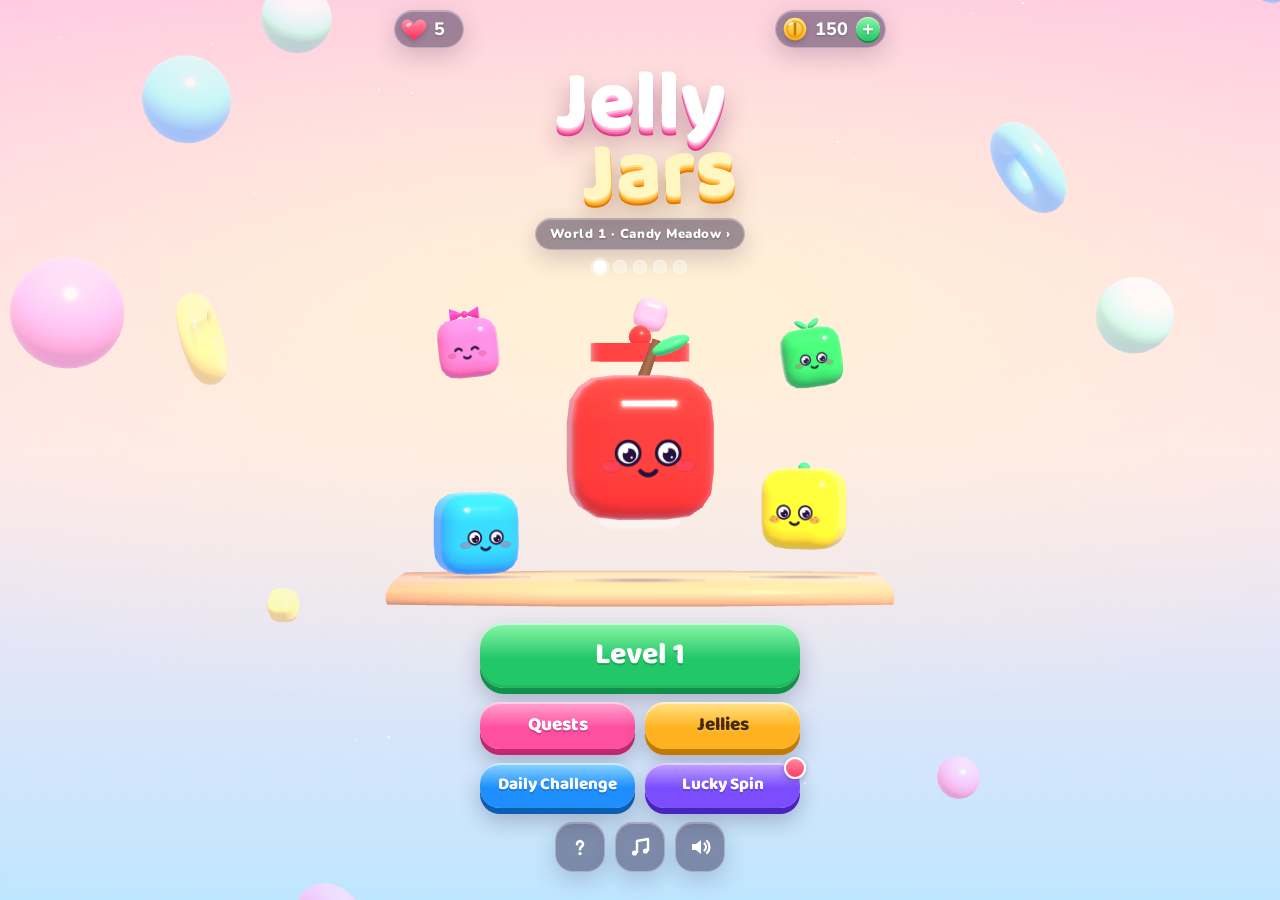
==== commit 3d66497a: "Jelly Jars web preview: next update Co-Authored-By: Claude Opus 5.5 <noreply@anthropic.com> Claude-S" ====
--- a/jellyjars/index.html
+++ b/jellyjars/index.html
@@ -135,6 +135,7 @@
 .dots i.on{background:var(--ink);width:22px}
 .tutBtns{display:flex;gap:10px}.tutBtns .btn{flex:1}
 /* world toast */
+#card .mx{position:sticky;top:-6px;align-self:flex-end;margin:-12px -8px -40px 0;width:38px;height:38px;flex:none;border:0;border-radius:50%;background:rgba(122,98,170,.14);color:var(--ink);font-size:24px;font-weight:900;line-height:38px;padding:0;z-index:2;cursor:pointer}
 #toast{position:absolute;left:50%;top:22%;transform:translateX(-50%);text-align:center;color:#fff;pointer-events:none;z-index:5}
 #toast small{display:block;font-weight:900;letter-spacing:.14em;text-transform:uppercase;font-size:12px;opacity:.9;text-shadow:0 1px 3px rgba(0,0,0,.3)}
 #toast b{display:block;font-family:var(--display);font-weight:800;font-size:44px;line-height:1;text-shadow:0 3px 0 rgba(0,0,0,.15),0 8px 24px rgba(0,0,0,.3);white-space:nowrap}
@@ -194,7 +195,7 @@
 .pnode .here{font-family:var(--display);font-size:13px;color:#fff;background:linear-gradient(180deg,#ffd36b,#ff9d1f);border-radius:10px;padding:3px 9px;text-shadow:0 1px 0 rgba(120,50,0,.35)}
 .pnode:not(:last-child)::after{content:"";position:absolute;left:30px;top:50px;width:4px;height:28px;background:#e4dafa;border-radius:2px}
 .pnode.done:not(:last-child)::after{background:#ffc83d}
-#toast.sm b{font-size:26px}
+#toast.sm b{font-size:26px}#toast.sm{background:rgba(30,16,60,.62);padding:9px 20px 11px;border-radius:20px;box-shadow:0 8px 24px rgba(20,8,50,.25)}#toast.sm small{opacity:1;color:#ffd96b}
 .shelfviz{display:flex;gap:6px;justify-content:center;background:#f1eaff;border-radius:16px;padding:8px}.shelfviz i{width:30px;height:30px;border-radius:9px;box-shadow:inset 0 -3px 0 rgba(0,0,0,.15)}.shelfviz i.plus{background:linear-gradient(180deg,#ffe08a,#ffb21f);color:#5a3200;font-style:normal;font-weight:900;font-size:12px;display:grid;place-items:center;border:2px dashed #fff;box-sizing:border-box}
 .help{display:flex;gap:10px;align-items:center;text-align:left;background:#fff;border-radius:16px;padding:9px 12px;box-shadow:0 2px 8px rgba(40,10,80,.07);font-weight:800;color:var(--ink2);font-size:14px;line-height:1.35}.help b{color:var(--ink)}.help .hi{flex:none;width:34px;height:34px;display:grid;place-items:center;border-radius:12px;background:#f1eaff;font-family:var(--display);font-weight:800;color:var(--p2);font-size:18px}.help .hi svg{width:26px;height:26px}
 .wtile{position:relative}.wslot{font-size:10px;font-weight:900;letter-spacing:.08em;text-transform:uppercase;color:var(--p2)}
@@ -906,6 +907,10 @@
 function setSfx(on){G.sfx=on;save();if(A.sfx)A.sfx.gain.setTargetAtTime(on?1:0,A.ctx.currentTime,0.05)}
 function duck(on){if(A.mus&&G.music)A.mus.gain.setTargetAtTime(on?0.04:musVol(),A.ctx.currentTime,0.2)}
 document.addEventListener('visibilitychange',()=>{if(!A.ctx)return;if(document.hidden)A.ctx.suspend();else A.ctx.resume()});
+let jsErrs=0;
+function logErr(msg,src,line){if(jsErrs>=3)return;jsErrs++;try{track('js_error',{msg:String(msg||'unknown').slice(0,100),src:String(src||'').split('/').pop().slice(0,40),line:+line||0,mode:typeof mode==='string'?mode:''})}catch(e){}}
+window.addEventListener('error',e=>logErr(e.message,e.filename,e.lineno));
+window.addEventListener('unhandledrejection',e=>{const r=e.reason;logErr('promise: '+(r&&r.message||r),'',0)});
 const track=(n,p)=>{try{const NB=window.NativeBridge;if(NB&&NB.track)NB.track(n,Object.assign({level:G.level},p||{}))}catch(e){}};
 const buzz=p=>{try{const NB=window.NativeBridge;if(NB&&NB.native&&NB.haptic){NB.haptic(Array.isArray(p)?p[0]:p)}else if(navigator.vibrate)navigator.vibrate(p)}catch(e){}};
 
@@ -1537,7 +1542,7 @@
 
 function setQuality(home){R.setPixelRatio(home?Math.min(DPR,2):DPR)}
 function showHome(){ch=null;mode='home';homeMusicStart();setQuality(true);busy=true;closeModal();$('home').hidden=false;$('bar').hidden=true;$('prog').hidden=true;$('dev').hidden=true;$('tut').hidden=true;hideHand();
-  setWorld(worldOf(G.level),curWorld==null);$('playBtn').innerHTML='Level '+G.level+(streakTier(G.streak)>=1?`<span class="streakTag">${flameSvg()}${G.streak}</span>`:'');$('worldChip').textContent=`World ${worldOf(G.level)+1} · ${WORLDS[worldOf(G.level)].name}  ›`;questDot();bookDot();if(G.refund){const rf=G.refund;delete G.refund;save();setTimeout(()=>{if($('modal').hidden&&mode==='home'){busy=true;modal(`<h2>New Wardrobe!</h2><p>Outfits got a big upgrade: bigger hats, new eye styles and 8 new jellies to dress. We refunded <b>${rf.toLocaleString()} coins</b> for what you bought before.</p>`,[{t:'Nice!',fn:()=>{closeModal();busy=false;bookDot()}}])}},400)}const pos=(G.level-1)%PER_WORLD;$('worldDots').innerHTML=Array.from({length:PER_WORLD},(_,i)=>`<i class="${i<pos?'on':i===pos?'cur':''}"></i>`).join('');fitCamera();hud();$('spinDot').hidden=!spinState().free;dcDot();if(dailyDue())setTimeout(()=>{if(mode==='home'&&$('modal').hidden)showDaily()},700);else setTimeout(()=>{if(mode==='home'&&$('modal').hidden)starterOffer()},1200)}
+  setWorld(worldOf(G.level),curWorld==null);$('playBtn').innerHTML='Level '+G.level+(streakTier(G.streak)>=1?`<span class="streakTag">${flameSvg()}${G.streak}</span>`:'');$('worldChip').textContent=`World ${worldOf(G.level)+1} · ${WORLDS[worldOf(G.level)].name}  ›`;questDot();bookDot();if(G.refund){const rf=G.refund;delete G.refund;save();setTimeout(()=>{if($('modal').hidden&&mode==='home'){busy=true;modal(`<h2>New Wardrobe!</h2><p>Outfits got a big upgrade: bigger hats, new eye styles and 8 new jellies to dress. We refunded <b>${rf.toLocaleString()} coins</b> for what you bought before.</p>`,[{t:'Nice!',fn:()=>{closeModal();busy=false;bookDot()}}])}},400)}const pos=(G.level-1)%PER_WORLD;$('worldDots').innerHTML=Array.from({length:PER_WORLD},(_,i)=>`<i class="${i<pos?'on':i===pos?'cur':''}"></i>`).join('');fitCamera();hud();$('spinDot').hidden=!spinState().free;dcDot();if(dailyDue())setTimeout(()=>{if(mode==='home'&&$('modal').hidden)showDaily()},700);else setTimeout(()=>{if(mode==='home'&&$('modal').hidden&&!starterOffer())dressTip()},1200)}
 function pregen(){const n=G.level,f=G.fails[n]||0,ph=sessionPhase();setTimeout(()=>{pre={n,f,ph,L:genLevel(n,f,sessAdj(ph))}},60)}
 function startLevel(){
   closeModal();tickHearts();
@@ -1559,10 +1564,13 @@
   const fresh=[...new Set(L.triples)].filter(c=>!G.seen.includes(c));
   hud();
   const perks=[freeGrab?'Grab':'',freeMag?'Magnet':'',xSpot?'Extra spot':''].filter(Boolean);
-  if(perks.length)setTimeout(()=>{if(mode==='game'&&G.level===n)showToast(`Hot Streak · ${G.streak} wins`,'Free '+perks.join(' + '),true)},newWorld&&n>1?2700:350);
+  const toasts=[];
+  if(L.tier!=='normal')toasts.push(()=>showToast(L.tier==='super'?'Tough level':'Tricky level',(L.tier==='super'?'3x':'2x')+' coins',true));
+  if(perks.length)toasts.push(()=>showToast(`Hot Streak · ${G.streak} wins`,'Free '+perks.join(' + '),true));
+  const playToasts=d=>toasts.forEach((f,i)=>setTimeout(()=>{if(mode==='game'&&G.level===n)f()},d+i*2700));
   busy=false;hintK=null;
-  if(fresh.length&&!ch){busy=true;meetJellies(fresh,()=>{busy=false;if(n===1)setTimeout(()=>{hintK=firstHint()},300)})}
-  else if(n===1)setTimeout(()=>{hintK=firstHint();},500);
+  if(fresh.length&&!ch){busy=true;meetJellies(fresh,()=>{busy=false;playToasts(300);if(n===1)setTimeout(()=>{hintK=firstHint()},300)})}
+  else{playToasts(newWorld&&n>1?2700:350);if(n===1)setTimeout(()=>{hintK=firstHint();},500)}
 
 }
 function firstHint(){const act=S.active.filter(Boolean).map(j=>j.color);for(let k=0;k<tapMask.length;k++)if(tapMask[k]&&act.includes(S.grid[k]))return k;return null}
@@ -1640,20 +1648,26 @@
 /* ---------- Jelly Wardrobe ---------- */
 const ownsOutfit=(ci,oi)=>(G.outfits[ci]||[]).includes(oi);
 function canAffordOutfit(){return G.seen.some(ci=>OUTFITS[ci].some((o,oi)=>!ownsOutfit(ci,oi)&&G.coins>=o.p))}
+function dressTip(){if(G.dressTip||G.seen.length<5||!canAffordOutfit()||Object.values(G.outfits||{}).some(a=>a&&a.length))return false;
+  G.dressTip=true;save();busy=true;track('dress_tip');let ci=G.seen.find(c=>OUTFITS[c].some(o=>o.slot==='head'));if(ci==null)ci=G.seen[0];const oi=Math.max(0,OUTFITS[ci].findIndex(o=>o.slot==='head'));
+  modal(`<p class="step">Did you know?</p><h2>Dress up your jellies!</h2><div class="wprev">${thumbImg(ci,136,false,{[OUTFITS[ci][oi].slot]:oi})}</div><p>Spend your coins on hats, glasses and more. Outfits show up in every level.</p><p style="font-size:13px">You have <b>${coinSvg(16)} ${G.coins.toLocaleString()}</b>, enough for your first outfit.</p>`,
+    [{t:'Dress them up',fn:()=>{track('dress_tip_open');jellyBook(false)}},{t:'Later',cls:'ghost',back:true,fn:()=>{closeModal();busy=false}}]);return true}
 function bookDot(){const d=$('bookDot');if(d)d.hidden=!canAffordOutfit()}
 function redressAll(){[mascot.hero,mascot.a,mascot.b,mascot.c,mascot.d].forEach(dress)}
 function jellyBook(was){if(was==null)was=busy;busy=true;
   const rows=INTRO.map(([c,lv])=>{const got=G.seen.includes(c);const own=(G.outfits[c]||[]).length;const deal=got&&OUTFITS[c].some((o,oi)=>!ownsOutfit(c,oi)&&G.coins>=o.p);
     return `<div class="shopitem jrow" ${got?`data-j="${c}"`:''} style="align-items:center;gap:12px">${got?thumbImg(c,64):thumbImg(c,64,true,{})}<div style="flex:1;min-width:0"><b style="font-family:var(--display);font-size:20px;line-height:1;color:${got?nameCol(c):'var(--ink2)'}">${got?JELLIES[c].name:'???'}${deal?'<span class="ribbon">NEW</span>':''}</b><span style="display:block;font-weight:900;color:var(--ink)">${got?JELLIES[c].flavor:`Joins at level ${lv}`}</span>${got?`<span>${own}/3 outfits</span>`:''}</div>${got?'<button>Dress up</button>':''}</div>`}).join('');
-  modal(`<p class="step">${G.seen.length} of ${PAL.length} collected</p><h2>Meet Your Jellies</h2>${rows}`,[{t:'Close',cls:'ghost',back:true,fn:()=>{closeModal();busy=was;bookDot()}}]);
+  modal(`<button class="mx" aria-label="Close">×</button><p class="step">${G.seen.length} of ${PAL.length} collected</p><h2>Meet Your Jellies</h2>${rows}`,[{t:'Close',cls:'ghost',back:true,fn:()=>{closeModal();busy=was;bookDot()}}]);
+  $('card').querySelector('.mx').onclick=()=>{sfx.click();closeModal();busy=was;bookDot()};
   $('card').querySelectorAll('[data-j]').forEach(r=>r.onclick=()=>{sfx.click();wardrobe(+r.dataset.j,was)})}
 function wardrobe(ci,was){busy=true;const w=wornOf(ci);
   const tiles=OUTFITS[ci].map((o,oi)=>{const has=ownsOutfit(ci,oi),on=w[o.slot]===oi,ok=G.coins>=o.p;
     return `<div class="wtile${on?' on':''}"><span class="wslot">${o.slot==='face'?'Eyes':'Head'}</span>${thumbImg(ci,80,false,{[o.slot]:oi})}<b>${o.n}</b>${on?`<button class="qbtn wear-on" data-off="${oi}">Wearing</button>`:has?`<button class="qbtn" data-wear="${oi}">Wear</button>`:`<button class="qbtn buy" data-buy="${oi}"${ok?'':' disabled'}>${coinSvg(16)} ${o.p.toLocaleString()}</button>`}</div>`}).join('');
   const next=OUTFITS[ci].filter((o,oi)=>!ownsOutfit(ci,oi)).map(o=>o.p).sort((a,b)=>a-b)[0];
-  modal(`<p class="step">Wardrobe</p><div class="wprev">${thumbImg(ci,136)}</div><h2 style="color:${nameCol(ci)}">${JELLIES[ci].name}</h2><div class="wtiles">${tiles}</div><p style="font-size:12px">${next&&G.coins<next?`${(next-G.coins).toLocaleString()} more coins for the next outfit. Win levels, finish quests and claim bonus coins to get there.`:'Wear one Eyes item and one Head item at the same time. They show up in every level.'}</p>`,
+  modal(`<button class="mx" aria-label="Close">×</button><p class="step">Wardrobe</p><div class="wprev">${thumbImg(ci,136)}</div><h2 style="color:${nameCol(ci)}">${JELLIES[ci].name}</h2><div class="wtiles">${tiles}</div><p style="font-size:12px">${next&&G.coins<next?`${(next-G.coins).toLocaleString()} more coins for the next outfit. Win levels, finish quests and claim bonus coins to get there.`:'Wear one Eyes item and one Head item at the same time. They show up in every level.'}</p>`,
     [{t:'Back',cls:'ghost',back:true,fn:()=>jellyBook(was)}]);
   const c=$('card');const put=()=>{G.wear[ci]=w;save();redressAll()};
+  c.querySelector('.mx').onclick=()=>{sfx.click();closeModal();busy=was;bookDot()};
   c.querySelectorAll('[data-buy]').forEach(b=>b.onclick=()=>{const oi=+b.dataset.buy,o=OUTFITS[ci][oi];if(G.coins<o.p)return;G.coins-=o.p;(G.outfits[ci]=G.outfits[ci]||[]).push(oi);w[o.slot]=oi;put();hud();sfx.win();confetti();buzz([30,40,30]);track('outfit_buy',{jelly:JELLIES[ci].name,outfit:o.n,price:o.p});wardrobe(ci,was)});
   c.querySelectorAll('[data-wear]').forEach(b=>b.onclick=()=>{const oi=+b.dataset.wear;w[OUTFITS[ci][oi].slot]=oi;put();sfx.jar(1);wardrobe(ci,was)});
   c.querySelectorAll('[data-off]').forEach(b=>b.onclick=()=>{const oi=+b.dataset.off;delete w[OUTFITS[ci][oi].slot];put();sfx.click();wardrobe(ci,was)})}
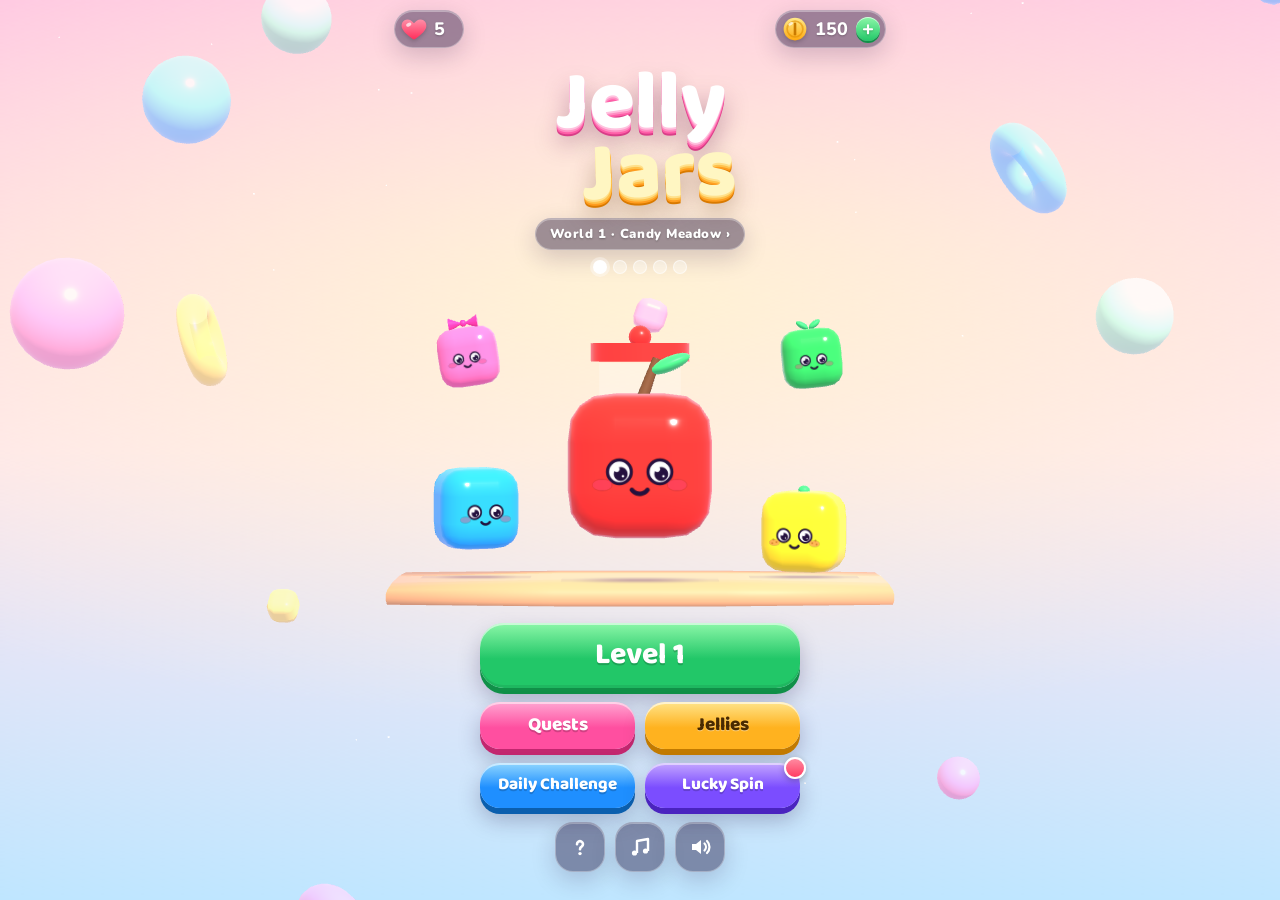
==== commit 058c012e: "Jelly Jars web preview: difficulty + ads update Co-Authored-By: Claude Opus 5.5 <noreply@anthropic.c" ====
--- a/jellyjars/index.html
+++ b/jellyjars/index.html
@@ -428,8 +428,10 @@
    Session logic (from the video): warm-up win at session start, a spike right before your usual quit point. */
 function bandFor(n,adj=0){
   /* targets are first-try win rates for a typical player (no boosters, no revives) */
-  const tier=tierOf(n);const base=Math.max(0.4,0.58-Math.max(0,n-10)*0.004);
-  let b=n<=3?[0.85,1]:n<=10&&tier==='normal'?[0.7,0.9]:n===5?[0.6,0.75]:n===10?[0.42,0.58]:tier==='super'?(n<=30?[0.25,0.38]:[0.15,0.27]):tier==='hard'?(n<=20?[0.35,0.5]:[0.25,0.37]):(n%5===1&&n>10)?[base+0.08,base+0.2]:[base-0.07,base+0.07];
+  const tier=tierOf(n);const old=Math.max(0.4,0.58-Math.max(0,n-10)*0.004);
+  /* normal levels: ~70% first-try wins for 11-30 (where retention is won), easing down to the old curve by level 50 */
+  const base=n<=30?0.70:n<=50?0.70-(n-30)*(0.70-old)/20:old;
+  let b=n<=3?[0.85,1]:n<=10&&tier==='normal'?[0.7,0.9]:n===5?[0.6,0.75]:n===10?[0.42,0.58]:tier==='super'?(n<=30?[0.25,0.38]:[0.15,0.27]):tier==='hard'?(n<=20?[0.35,0.5]:[0.25,0.37]):(n%5===1&&n>10)?[base+0.06,Math.min(0.92,base+0.16)]:[base-0.06,base+0.06];
   if(n>3&&adj)b=[Math.min(0.9,Math.max(0.03,b[0]+adj)),Math.min(0.97,Math.max(0.1,b[1]+adj))];
   return b;
 }
@@ -1856,6 +1858,7 @@
   const NBx=window.NativeBridge;
   if(done>=3&&!G.notifAsked&&NBx&&NBx.askNotifications){G.notifAsked=true;save();return modal(`<div class="icon">${bellSvg()}</div><h2>Want a heads-up?</h2><p>We'll tell you when your lives are full and your daily reward is ready. No spam.</p>`,[{t:'Yes, notify me',fn:()=>{NBx.askNotifications().then(ok=>{track('notif_optin',{granted:ok?1:0});closeModal();next()})}},{t:'Not now',cls:'ghost',back:true,fn:()=>{closeModal();next()}}])}
   if([12,30,60].includes(done)&&!G.reviewAsked.includes(done)&&NBx&&NBx.requestReview){G.reviewAsked.push(done);save();setTimeout(()=>NBx.requestReview(),1800)}
+  if(!G.noAds&&done>=10&&done%PER_WORLD===0&&adGapOk()){G.sinceAd=0;save();track('world_ad',{world:worldOf(done+1)+1});return showAd('inter',startLevel)}
   if(!G.noAds&&G.level-1>=6&&!usedRewarded){G.sinceAd++;if(G.sinceAd>=interEvery()&&adGapOk()){G.sinceAd=0;save();return showAd('inter',startLevel)}}
   save();startLevel();
 }
@@ -1884,7 +1887,8 @@
     if(reviveCount<2)btns.push({t:`+${sp} Shelf Spot${sp>1?'s':''} ${tvTag()}`,cls:'v',fn:()=>showAd('rew',()=>{track('revive',{method:'ad',n:reviveCount+1,spots:sp,progress_pct:pct});revive(sp)})});
     if(G.coins>=cost)btns.push({t:`+1 Shelf Spot · ${coinSvg(22)} ${cost}`,cls:'o',fn:()=>{G.coins-=cost;save();sfx.coin();track('revive',{method:'coins',n:reviveCount+1,cost});revive()}});
     else{const need=cost-G.coins;btns.push({t:`+1 Shelf Spot · ${coinSvg(22)} ${cost}`,cls:'o',dis:true,fn:()=>{}});
-      btns.push({t:`Get ${need} coins ${tvTag()}`,cls:'p',fn:()=>showAd('rew',()=>{G.coins+=need;save();hud();sfx.coin();onLose()})})}
+      /* only one video option per screen: the coins video appears once the free shelf-spot videos are used up */
+      if(reviveCount>=2)btns.push({t:`Get ${need} coins ${tvTag()}`,cls:'p',fn:()=>showAd('rew',()=>{G.coins+=need;save();hud();sfx.coin();onLose()})})}
   }
   btns.push({t:'Give up',cls:'ghost',fn:giveUpConfirm});
   const last=reviveCount>=MAX_REVIVES?'<p style="font-size:13px">No more extra spots for this attempt.</p>':reviveCount===MAX_REVIVES-1?'<p style="font-size:13px">Last extra spot available this attempt.</p>':'';
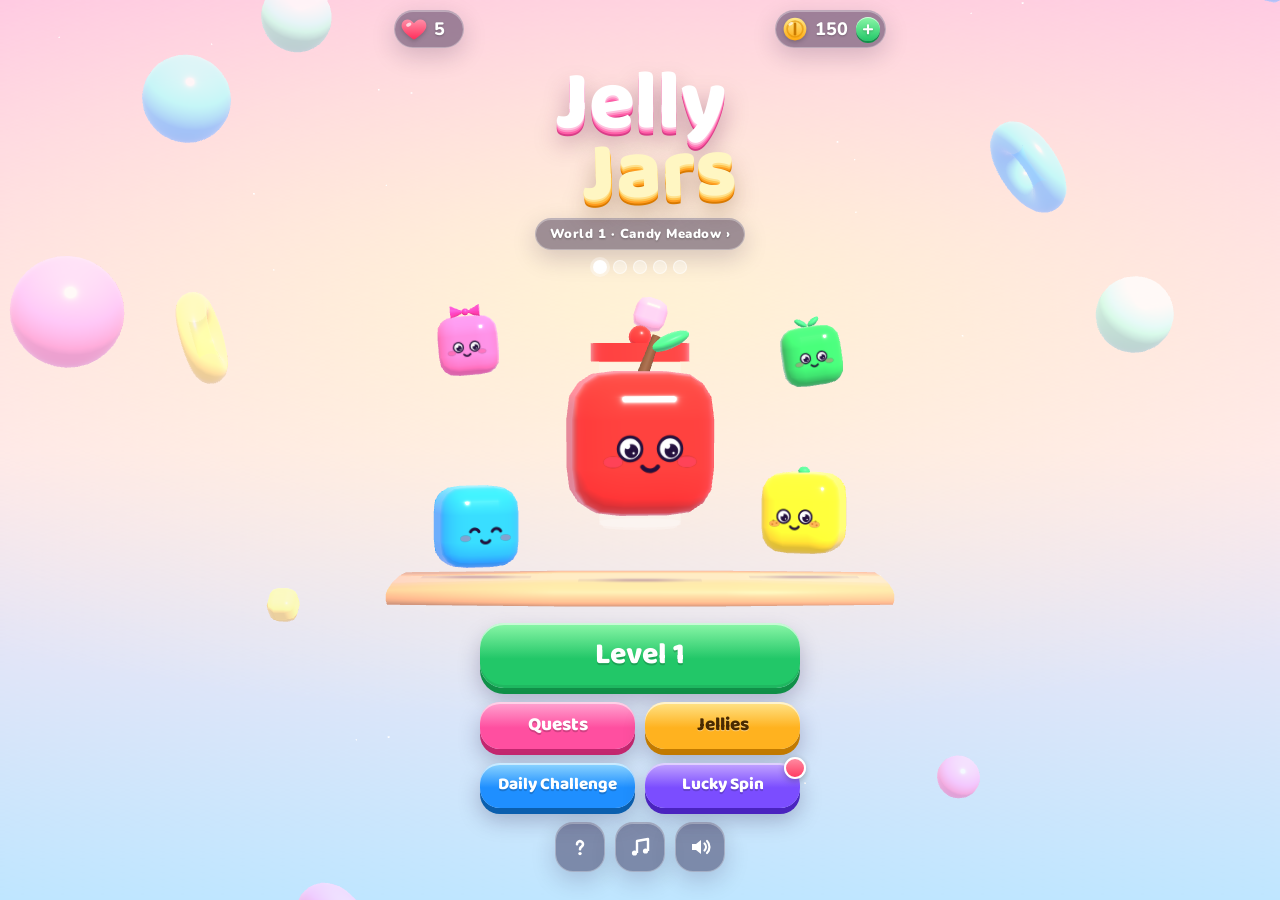
==== commit b1aa19ba: "Jelly Jars web preview: full update to 1.0.105 Co-Authored-By: Claude Opus 5.5 <noreply@anthropic.co" ====
--- a/jellyjars/index.html
+++ b/jellyjars/index.html
@@ -49,6 +49,7 @@
 #worldChip{margin-top:10px;border-radius:999px;padding:6px 14px;color:#fff;font-weight:900;font-size:13px;letter-spacing:.04em;text-shadow:0 1px 2px rgba(0,0,0,.3)}
 .homeTop{display:flex;flex-direction:column;align-items:center}
 .homeBtns{display:flex;flex-direction:column;gap:14px;width:min(320px,86vw);pointer-events:auto}
+#nextGoal{margin:-6px 0 0;text-align:center;color:#fff;font-weight:900;font-size:15px;text-shadow:0 1px 2px rgba(60,30,90,.55),0 0 8px rgba(60,30,90,.35)}#nextGoal:empty{display:none}
 .homeRow{display:flex;gap:10px}
 .dot{position:absolute;top:-6px;right:-6px;width:18px;height:18px;border-radius:50%;background:linear-gradient(180deg,#ff8aa0,#ff3d64);border:2px solid #fff;box-shadow:0 2px 6px rgba(0,0,0,.25)}
 #wheelWrap{position:relative;width:min(280px,72vw);aspect-ratio:1;margin:4px auto 0}
@@ -136,6 +137,8 @@
 .tutBtns{display:flex;gap:10px}.tutBtns .btn{flex:1}
 /* world toast */
 #card .mx{position:sticky;top:-6px;align-self:flex-end;margin:-12px -8px -40px 0;width:38px;height:38px;flex:none;border:0;border-radius:50%;background:rgba(122,98,170,.14);color:var(--ink);font-size:24px;font-weight:900;line-height:38px;padding:0;z-index:2;cursor:pointer}
+#coach{position:absolute;left:50%;top:15%;transform:translateX(-50%);max-width:82%;background:#fff;color:#4a3b5c;font-weight:800;font-size:15px;line-height:1.3;text-align:center;padding:10px 16px;border-radius:16px;box-shadow:0 6px 20px rgba(60,30,90,.25);z-index:6;pointer-events:none;animation:coachIn .35s ease}
+@keyframes coachIn{from{opacity:0;transform:translate(-50%,-8px)}to{opacity:1;transform:translate(-50%,0)}}
 #toast{position:absolute;left:50%;top:22%;transform:translateX(-50%);text-align:center;color:#fff;pointer-events:none;z-index:5}
 #toast small{display:block;font-weight:900;letter-spacing:.14em;text-transform:uppercase;font-size:12px;opacity:.9;text-shadow:0 1px 3px rgba(0,0,0,.3)}
 #toast b{display:block;font-family:var(--display);font-weight:800;font-size:44px;line-height:1;text-shadow:0 3px 0 rgba(0,0,0,.15),0 8px 24px rgba(0,0,0,.3);white-space:nowrap}
@@ -225,6 +228,7 @@
     </div>
     <div class="homeBtns">
       <button class="btn huge" id="playBtn">Level 1</button>
+      <p id="nextGoal" aria-live="polite"></p>
       <div class="homeRow">
         <button class="btn p" id="questBtn" style="flex:1;font-size:19px">Quests<i id="questDot" class="dot" hidden></i></button>
         <button class="btn o" id="bookBtn" style="flex:1;font-size:19px">Jellies<i id="bookDot" class="dot" hidden></i></button>
@@ -234,6 +238,7 @@
         <button class="btn v" id="spinBtn" style="flex:1;font-size:17px;padding-left:6px;padding-right:6px">Lucky Spin<i id="spinDot" class="dot" hidden></i></button>
       </div>
       <div class="homeRow" style="justify-content:center">
+        <button class="round glass" id="rankBtn" aria-label="Weekly ranking" hidden><svg viewBox="0 0 24 24"><path d="M7 4h10v3a5 5 0 0 1-10 0z" fill="#fff"/><path d="M7 5H4v1.5A3.5 3.5 0 0 0 7.5 10M17 5h3v1.5A3.5 3.5 0 0 1 16.5 10" stroke="#fff" stroke-width="1.8" fill="none"/><path d="M10.5 12h3v4h-3z" fill="#fff"/><rect x="8" y="16.5" width="8" height="3" rx="1" fill="#fff"/></svg></button>
         <button class="round glass" id="howBtn" aria-label="How to play"><svg viewBox="0 0 24 24"><path d="M9 9.2a3 3 0 1 1 4.6 2.5c-1 .6-1.6 1.3-1.6 2.6" stroke="#fff" stroke-width="2.6" fill="none" stroke-linecap="round"/><circle cx="12" cy="18.6" r="1.7" fill="#fff"/></svg></button>
         <button class="round glass" id="musBtn" aria-label="Music"></button>
         <button class="round glass" id="sndBtn" aria-label="Sound effects"></button>
@@ -250,7 +255,7 @@
   </div></div>
 
   <div id="fx"><div id="hand" hidden><svg viewBox="0 0 24 24" width="56" height="56"><path d="M9.5 1.5a2 2 0 0 1 2 2V10h.6V8.6a1.9 1.9 0 0 1 3.8 0V10h.5a1.9 1.9 0 0 1 3.8.4v4.1c0 4.6-3.2 8-7.5 8h-.9c-2.9 0-4.6-1.4-5.8-3.5L2.8 14a1.8 1.8 0 0 1 2.9-2.1l1.8 2V3.5a2 2 0 0 1 2-2z" fill="#fff" stroke="#1e1236" stroke-width="1.3" stroke-linejoin="round"/></svg></div></div>
-  <div id="toast"><small id="toastSmall"></small><b id="toastBig"></b></div>
+  <div id="coach" hidden></div><div id="toast"><small id="toastSmall"></small><b id="toastBig"></b></div>
   <div id="tut" hidden><div class="card"><p class="step" id="tutStep"></p><h2 id="tutTitle"></h2><p id="tutText"></p><div class="dots" id="tutDots"></div><div class="tutBtns"><button class="btn ghost" id="tutBack" style="flex:.6">Back</button><button class="btn p" id="tutNext">Next</button></div></div></div>
   <div id="dev" hidden>
     <h3>Engine view</h3>
@@ -301,7 +306,7 @@
  {name:'Kiki',flavor:'Kiwi Splash',bio:'Tiny seeds, huge energy. First to bounce, last to sleep.'}
 ];
 /* order in which flavors join the game: [flavor, first level]. All 16 are in play by level 44 (world 9) */
-const INTRO=[[0,1],[4,1],[7,2],[2,4],[3,5],[5,7],[6,9],[1,11],[8,14],[9,17],[13,21],[12,26],[11,29],[14,33],[10,38],[15,44]];
+const INTRO=[[0,1],[4,1],[7,2],[2,4],[3,7],[5,8],[6,10],[1,12],[8,15],[9,17],[13,21],[12,26],[11,29],[14,33],[10,38],[15,44]];
 /* colour families: a level never uses two jellies from the same family, so every board stays easy to read.
    red, orange, yellow, green, blue, purple, pink, brown, white, black */
 const FAMILY=[0,1,2,3,4,5,6,7,8,9,3,0,4,1,5,3];
@@ -317,10 +322,11 @@
 function shuffle(arr,r){for(let i=arr.length-1;i>0;i--){const j=r()*(i+1)|0;[arr[i],arr[j]]=[arr[j],arr[i]]}return arr}
 const tierOf=n=>(n>=10&&n%10===0)?'super':(n>=5&&n%5===0)?'hard':'normal';
 function shapeFor(n){
-  const cols=n<=1?4:n<=4?5:6;
-  const rows=Math.min(7,(n<=1?3:4)+Math.floor(n/4));
-  const nColors=n<=1?2:n<=3?3:n<=6?4:n<=12?5:n<=24?6:7;
-  const stackP=n<4?0:Math.min(0.55,0.15+(n-4)*0.025);
+  /* first 10 levels add one new thing at a time (one popup per level, 18 Nov): L2 new jelly, L4 new colour, L5 Grab, L6 stacked jellies, L7 new jelly + bigger board, L8 fifth colour, L9 Magnet, L10 new jelly */
+  const cols=n<=1?4:n<=6?5:6;
+  const rows=Math.min(7,(n<=1?3:4)+Math.floor(Math.max(0,n-2)/5));
+  const nColors=n<=1?2:n<=3?3:n<=7?4:n<=14?5:n<=26?6:7;
+  const stackP=n<6?0:Math.min(0.55,0.1+(n-6)*0.025);
   const tallP=n<10?0:Math.min(0.45,0.12+(n-10)*0.02);
   return {cols,rows,nColors,stackP,tallP};
 }
@@ -336,7 +342,7 @@
   const r=mulberry(n*100003+a*7919+11+SALT);const {cols,rows}=sh;const N=cols*rows;
   for(let t=0;t<20;t++){
     const grid=new Array(N).fill(EMPTY);
-    const nW=n>=4?Math.floor(N*0.07):0;
+    const nW=n>=9?Math.floor(N*0.07):0;
     shuffle([...Array(N).keys()].filter(k=>k>=cols*2),r).slice(0,nW).forEach(k=>grid[k]=WALL);
     if(!connected(grid,cols))continue;
     const open=[...Array(N).keys()].filter(k=>grid[k]!==WALL);
@@ -351,15 +357,20 @@
     const st=new Array(N).fill(null).map(()=>[]);let bi=0;
     open.forEach(k=>{if(!h[k])return;for(let i=0;i<h[k]-1;i++)st[k].push(bag[bi++]);grid[k]=bag[bi++]});
     const hidden=new Array(N).fill(0);
-    if(n>=6){const pct=Math.min(0.3,0.12+n*0.004);open.forEach(k=>{if(grid[k]>=0&&k>=cols&&r()<pct)hidden[k]=1})}
+    if(n>=11){const pct=Math.min(0.3,0.12+n*0.004);open.forEach(k=>{if(grid[k]>=0&&k>=cols&&r()<pct)hidden[k]=1})}
     return {cols,rows,grid,st,hidden,triples};
   }
   return null;
 }
 let JID=0,IID=0,SALT=0;
+/* level features (18 Nov): gum = one shelf spot stuck under a gummy until a jar of gum.color is completed;
+   seals = {jarOrdinal: n} a jar that arrives sealed and opens after n other jars are completed */
+function mkJar(S,c,slot){const ord=S.jarN++;return{color:c,fill:0,vis:0,id:++JID,slot,seal:(S.seals&&S.seals[ord])||0}}
+const capOf=S=>S.cap-(S.gum?1:0);
 function newState(L,cap=5){
-  const S={cols:L.cols,rows:L.rows,grid:L.grid.slice(),st:L.st.map(a=>a.slice()),hidden:L.hidden.slice(),queue:L.jars.slice(),active:[null,null],shelf:[],cap,won:false,lost:false,total:L.jars.length,doneJars:0};
-  for(let i=0;i<2;i++){const c=S.queue.shift();if(c!=null)S.active[i]={color:c,fill:0,vis:0,id:++JID,slot:i}}
+  const S={cols:L.cols,rows:L.rows,grid:L.grid.slice(),st:L.st.map(a=>a.slice()),hidden:L.hidden.slice(),queue:L.jars.slice(),active:[null,null],shelf:[],cap,won:false,lost:false,total:L.jars.length,doneJars:0,jarN:0,
+    gum:L.gum!=null?{color:L.gum}:null,seals:L.seals||null};
+  for(let i=0;i<2;i++){const c=S.queue.shift();if(c!=null)S.active[i]=mkJar(S,c,i)}
   return S;
 }
 function tappable(S){
@@ -369,15 +380,20 @@
     for(const nk of [r>0?k-cols:-1,k+cols<N?k+cols:-1,c>0?k-1:-1,c<cols-1?k+1:-1]){if(nk<0||reach[nk])continue;if(grid[nk]===EMPTY){reach[nk]=1;q.push(nk)}else if(grid[nk]>=0)tap[nk]=1}}
   return tap;
 }
-function pickJar(S,color){let b=null;for(const j of S.active)if(j&&j.color===color&&j.fill<3&&(!b||j.fill>b.fill))b=j;return b}
+function pickJar(S,color){let b=null;for(const j of S.active)if(j&&!j.seal&&j.color===color&&j.fill<3&&(!b||j.fill>b.fill))b=j;return b}
 function resolve(S,ev){
   let ch=true;
   while(ch){ch=false;
-    for(let i=0;i<2;i++){const j=S.active[i];if(j&&j.fill>=3){j.done=true;S.doneJars++;ev.push({type:'jarDone',jar:j,slot:i});const nc=S.queue.shift();S.active[i]=nc==null?null:{color:nc,fill:0,vis:0,id:++JID,slot:i};if(S.active[i])ev.push({type:'jarNew',jar:S.active[i],slot:i});ch=true}}
+    for(let i=0;i<2;i++){const j=S.active[i];if(j&&j.fill>=3){j.done=true;S.doneJars++;ev.push({type:'jarDone',jar:j,slot:i});
+      if(S.gum&&S.gum.color===j.color){S.gum=null;ev.push({type:'gumFree'})}
+      const o=S.active[1-i];if(o&&o.seal>0){o.seal--;ev.push({type:o.seal?'sealTick':'unseal',jar:o})}
+      const nc=S.queue.shift();S.active[i]=nc==null?null:mkJar(S,nc,i);if(S.active[i])ev.push({type:'jarNew',jar:S.active[i],slot:i});ch=true}}
+    /* never deadlock: a sealed jar with no open jar beside it opens at once */
+    for(let i=0;i<2;i++){const j=S.active[i],o=S.active[1-i];if(j&&j.seal>0&&(!o||o.seal>0)){j.seal=0;ev.push({type:'unseal',jar:j});ch=true}}
     for(let i=0;i<S.shelf.length;i++){const it=S.shelf[i];const j=pickJar(S,it.color);if(j){j.fill++;S.shelf.splice(i,1);i--;ev.push({type:'shelfToJar',item:it,jar:j,idx:j.fill-1});ch=true}}
   }
 }
-function checkEnd(S){if(!S.active[0]&&!S.active[1]&&!S.queue.length)S.won=true;else if(S.shelf.length>=S.cap)S.lost=true}
+function checkEnd(S){if(!S.active[0]&&!S.active[1]&&!S.queue.length)S.won=true;else if(S.shelf.length>=capOf(S))S.lost=true}
 function takeTop(S,k){const color=S.grid[k];let refill=null;if(S.st[k].length){refill=S.st[k].pop();S.grid[k]=refill}else S.grid[k]=EMPTY;S.hidden[k]=0;return{color,refill}}
 function applyTap(S,k){
   const {color,refill}=takeTop(S,k);const ev=[];
@@ -387,7 +403,7 @@
   resolve(S,ev);checkEnd(S);return ev;
 }
 function applyMagnet(S){
-  const cands=S.active.filter(Boolean);if(!cands.length)return null;
+  const cands=S.active.filter(j=>j&&!j.seal);if(!cands.length)return null;
   const avail=c=>S.shelf.filter(i=>i.color===c).length+S.grid.filter(v=>v===c).length+S.st.reduce((a,s)=>a+s.filter(v=>v===c).length,0);
   /* fill the jar Magnet can complete the most of (ties go to the fuller jar) */
   const j=cands.slice().sort((a,b)=>(Math.min(3-b.fill,avail(b.color))-Math.min(3-a.fill,avail(a.color)))||(b.fill-a.fill))[0];
@@ -405,21 +421,21 @@
   const S=newState(L);let g=0,tSum=0,tN=0;
   while(!S.won&&!S.lost&&g++<800){
     const t=tappable(S);const cand=[];for(let k=0;k<t.length;k++)if(t[k])cand.push(k);if(!cand.length)break;
-    const act=S.active.filter(Boolean).map(j=>j.color);const m=cand.filter(k=>act.includes(S.grid[k]));let k;
+    const act=S.active.filter(j=>j&&!j.seal).map(j=>j.color);const m=cand.filter(k=>act.includes(S.grid[k]));let k;const gc=S.gum?S.gum.color:-9;
     /* plays like a person: only knows the 2 jars shown under NEXT, and now and then taps carelessly */
     const nx=S.queue.slice(0,2);
     if(r()<0.04)k=cand[r()*cand.length|0];
     else if(m.length)k=m[r()*m.length|0];
     else{let bs=-1e9;
       for(const c of cand){const col=S.grid[c];let s=r()*0.8;
-        const qi=nx.indexOf(col);if(qi>=0)s+=4/(1+qi);
+        const qi=nx.indexOf(col);if(qi>=0)s+=4/(1+qi);if(col===gc)s+=0.6;
         for(const it of S.shelf)if(it.color===col)s+=1.2;
         const nxt=S.st[c].length?S.st[c][S.st[c].length-1]:null;
         if(nxt!=null&&act.includes(nxt))s+=2.2;
         if(nxt==null){S.grid[c]=EMPTY;const t2=tappable(S);S.grid[c]=col;for(let i=0;i<t2.length;i++)if(t2[i]&&!t[i])s+=act.includes(S.grid[i])?2.5:0.3}
         if(s>bs){bs=s;k=c}}}
     applyTap(S,k);
-    if(S.doneJars>=S.total*0.6){tSum+=S.shelf.length/S.cap;tN++}
+    if(S.doneJars>=S.total*0.6){tSum+=S.shelf.length/capOf(S);tN++}
   }
   return {won:S.won,ten:tN?tSum/tN:0};
 }
@@ -430,20 +446,43 @@
   /* targets are first-try win rates for a typical player (no boosters, no revives) */
   const tier=tierOf(n);const old=Math.max(0.4,0.58-Math.max(0,n-10)*0.004);
   /* normal levels: ~70% first-try wins for 11-30 (where retention is won), easing down to the old curve by level 50 */
-  const base=n<=30?0.70:n<=50?0.70-(n-30)*(0.70-old)/20:old;
-  let b=n<=3?[0.85,1]:n<=10&&tier==='normal'?[0.7,0.9]:n===5?[0.6,0.75]:n===10?[0.42,0.58]:tier==='super'?(n<=30?[0.25,0.38]:[0.15,0.27]):tier==='hard'?(n<=20?[0.35,0.5]:[0.25,0.37]):(n%5===1&&n>10)?[base+0.06,Math.min(0.92,base+0.16)]:[base-0.06,base+0.06];
+  const base=n<=20?0.76:n<=30?0.70:n<=50?0.70-(n-30)*(0.70-old)/20:old;
+  let b=n<=3?[0.85,1]:n<=10&&tier==='normal'?[0.88,1]:n===5?[0.8,0.95]:n===10?[0.72,0.86]:/* boss levels ramp in gently: the first ones (15, 20) are a step up, not a wall */
+    tier==='super'?(n<=20?[0.45,0.6]:n<=30?[0.38,0.52]:n<=50?[0.28,0.42]:[0.15,0.27]):tier==='hard'?(n<=15?[0.55,0.7]:n<=25?[0.45,0.6]:n<=45?[0.35,0.5]:[0.25,0.37]):(n%5===1&&n>10)?[base+0.06,Math.min(0.92,base+0.16)]:[base-0.06,base+0.06];
+  /* every level a notch easier than 1.0.87 (owner, 11 Nov): +5 points first-try win rate */
+  b=[Math.min(0.95,b[0]+0.05),Math.min(1,b[1]+0.05)];
+  /* levels that introduce a new twist (6 stacks, 16 gummy, 26 seals) are easier so players learn it without failing (23 Nov: half of new players failed level 6 once) */
+  if(n===6||n===16||n===26)b=[Math.min(0.97,b[0]+0.06),1];
+  adj=(adj||0)+(n>3?RC.diff_adj:0);
   if(n>3&&adj)b=[Math.min(0.9,Math.max(0.03,b[0]+adj)),Math.min(0.97,Math.max(0.1,b[1]+adj))];
   return b;
 }
+/* gummy shelf spot from level 16, sealed jars from level 26; each first appears alone on its intro level */
+const GUM_AT=16,SEAL_AT=26;
+const hasGum=n=>n===GUM_AT||(n>GUM_AT&&n!==SEAL_AT&&n%5!==0&&(n%3===1));
+const hasSeal=n=>n===SEAL_AT||(n>SEAL_AT&&n%5!==0&&(n%4===2));
+function addFeatures(n,L,r){
+  delete L.gum;delete L.seals;const J=L.jars.length;
+  if(hasGum(n)&&J>=5)L.gum=L.jars[2+Math.floor(r()*Math.min(3,J-3))];
+  if(hasSeal(n)&&J>=6){const seals={};const cnt=n>=45&&J>=10?2:1;let at=2+Math.floor(r()*2);
+    for(let i=0;i<cnt&&at<=J-3;i++){seals[at]=n>=40&&r()<0.5?2:1;at+=3+Math.floor(r()*3)}
+    if(Object.keys(seals).length)L.seals=seals}
+}
 function genLevel(n,fails,adj){
+  if(typeof window!=='undefined')window.__gen=(window.__gen||0)+1;/* counts builds on the game's own thread (should stay 0 in normal play) */
   const tier=tierOf(n);let sh=shapeFor(n);const band=bandFor(n,adj);let best=null,inBand=[];
-  if(tier==='hard')sh={...sh,nColors:Math.min(7,sh.nColors+1),stackP:Math.min(0.7,sh.stackP+0.15)};
-  if(tier==='super')sh={...sh,nColors:Math.min(7,sh.nColors+1),stackP:Math.min(0.75,sh.stackP+0.25),tallP:Math.min(0.6,sh.tallP+0.2)};
+  if(tier==='hard'&&n>10)sh={...sh,nColors:Math.min(7,sh.nColors+1),stackP:Math.min(0.7,sh.stackP+0.15)};
+  if(tier==='super'&&n>10)sh={...sh,nColors:Math.min(7,sh.nColors+1),stackP:Math.min(0.75,sh.stackP+0.25),tallP:Math.min(0.6,sh.tallP+0.2)};
   for(let pass=0;pass<5&&inBand.length<2;pass++){
     let passBest=null;
     for(let a=0;a<20;a++){
       const g=buildGrid(n,a+pass*100,sh);if(!g)continue;
       const L={...g,jars:shuffle(g.triples.slice(),mulberry(n*17+a+pass+SALT))};
+      if(n<=10){const dep={},cnt={};g.grid.forEach((c,k)=>{if(c<0)return;const row=Math.floor(k/g.cols);dep[c]=(dep[c]||0)+row;cnt[c]=(cnt[c]||0)+1;
+          g.st[k].forEach(c2=>{dep[c2]=(dep[c2]||0)+row+1.5;cnt[c2]=(cnt[c2]||0)+1})});
+        const rr=mulberry(n*29+a+pass);const used={};
+        L.jars=g.triples.map(c=>{used[c]=(used[c]||0)+1;return{c,k:dep[c]/cnt[c]+used[c]*1.2+rr()*0.6}}).sort((x,y)=>x.k-y.k).map(x=>x.c)}
+      addFeatures(n,L,mulberry(n*31+a*7+pass+SALT));
       const {wr,ten}=evaluate(L,28,n*13+a+SALT);if(wr===0)continue;
       const d=wr<band[0]?band[0]-wr:wr>band[1]?wr-band[1]:0;
       if(d===0)inBand.push({L,wr,ten});
@@ -455,7 +494,7 @@
     // steer the generator: too easy -> more flavors and taller stacks; too hard -> fewer flavors
     /* easier, but never so few flavors that a level feels empty */
     if(!passBest||passBest.wr<band[0])sh={...sh,nColors:Math.max(n>8?Math.max(4,shapeFor(n).nColors-1):2,sh.nColors-1),stackP:Math.max(0,sh.stackP-0.1)};
-    else if(n>3)sh={...sh,nColors:Math.min(7,sh.nColors+(sh.nColors<7?1:0)),stackP:Math.min(0.8,sh.stackP+0.15),tallP:Math.min(0.6,sh.tallP+0.12)};
+    else if(n>10)sh={...sh,nColors:Math.min(7,sh.nColors+(sh.nColors<7?1:0)),stackP:Math.min(0.8,sh.stackP+0.15),tallP:Math.min(0.6,sh.tallP+0.12)};
   }
   const pick=inBand.length?inBand.sort((a,b)=>b.ten-a.ten)[0]:best;
   const L=pick.L;Object.assign(L,{n,tier,band,wr:pick.wr,ten:pick.ten,mercy:0});
@@ -477,13 +516,21 @@
 const save=()=>{try{localStorage.setItem(KEY,JSON.stringify(G))}catch(e){}};
 if(G.ov!==2){let rf=0;Object.keys(G.outfits||{}).forEach(ci=>(G.outfits[ci]||[]).forEach(oi=>rf+=[300,800,1500][oi]||0));G.coins+=rf;G.outfits={};G.wear={};G.ov=2;if(rf)G.refund=rf;save()}
 if(G.cur>0){G.sessions.push(G.cur);G.sessions=G.sessions.slice(-6)}G.cur=0;save();
+if(!G.mystSeen&&G.level>12){G.mystSeen=1;save()}if(!G.gumSeen&&G.level>GUM_AT+1){G.gumSeen=1;save()}if(!G.sealSeen&&G.level>SEAL_AT+1){G.sealSeen=1;save()}
 let sessLevels=0;
 const avgSess=()=>G.sessions.length?Math.max(3,Math.round(G.sessions.reduce((a,b)=>a+b,0)/G.sessions.length)):6;
-function sessionPhase(){if(sessLevels===0&&G.level>4)return'warm';const a=avgSess();if(sessLevels>=3&&sessLevels===a-1)return'spike';return'normal'}
+/* no hard 'spike' level before level 21 or before 3 real sessions: with no history avgSess() is 6, so every new player got a harder level 6 (18 Nov data: level 6 failed 24 times vs 5 or fewer on every other early level) */
+function sessionPhase(){if(sessLevels===0&&G.level>4)return'warm';const a=avgSess();if(G.level>20&&G.sessions.length>=3&&sessLevels>=3&&sessLevels===a-1)return'spike';return'normal'}
 const sessAdj=p=>p==='warm'?0.12:p==='spike'?-0.12:0;
 const adProfile=()=>G.stats.rew>=3?'watcher':'casual';
-const interEvery=()=>adProfile()==='watcher'?3:2;
-const AD_GAP=60e3,adGapOk=()=>Date.now()-(G.lastAdAt||0)>AD_GAP;
+/* 18 Nov: first interstitial after level 11 (was 6) and notification ask after level 3 (was 10, only ~2 opt-ins) */
+const RC_DEF={inter_start:11,inter_every:3,ad_gap:90,world_ad:0,diff_adj:0,notif_level:3,v:0};
+const RC=(()=>{let c={};try{c=JSON.parse(localStorage.getItem('jj_rc')||'{}')}catch(e){}return Object.assign({},RC_DEF,c)})();
+(function(){try{const ctl=new AbortController();setTimeout(()=>ctl.abort(),5000);
+fetch('https://meacrob.github.io/jellyjars/config.json?t='+Math.floor(Date.now()/36e5),{signal:ctl.signal}).then(r=>r.ok?r.json():null).then(j=>{if(!j||typeof j!=='object')return;
+const c={};for(const k in RC_DEF)if(typeof j[k]==='number')c[k]=j[k];try{localStorage.setItem('jj_rc',JSON.stringify(c))}catch(e){}Object.assign(RC,c)}).catch(()=>{})}catch(e){}})();
+const interEvery=()=>Math.max(1,RC.inter_every);
+const adGapOk=()=>Date.now()-(G.lastAdAt||0)>RC.ad_gap*1e3;
 function tickHearts(){if(G.hearts<MAXH&&G.heartTs){const n=Math.floor((Date.now()-G.heartTs)/REGEN);if(n>0){G.hearts=Math.min(MAXH,G.hearts+n);G.heartTs=G.hearts<MAXH?G.heartTs+n*REGEN:0;save()}}}
 function loseHeart(){if(G.hearts>=MAXH)G.heartTs=Date.now();G.hearts=Math.max(0,G.hearts-1);save()}
 const fmt=ms=>{const s=Math.max(0,Math.ceil(ms/1000));return`${Math.floor(s/60)}:${String(s%60).padStart(2,'0')}`};
@@ -524,18 +571,19 @@
   if(A.ctx){if(A.ctx.state==='suspended')A.ctx.resume();return}
   try{const AC_=window.AudioContext||window.webkitAudioContext;let C;try{C=new AC_({latencyHint:'playback'})}catch(e){C=new AC_()}A.ctx=C;
     A.comp=C.createDynamicsCompressor();A.comp.threshold.value=-10;A.comp.ratio.value=3;A.comp.attack.value=0.01;A.comp.release.value=0.2;A.comp.connect(C.destination);
-    A.master=C.createGain();A.master.gain.value=0.9;A.master.connect(A.comp);
-    const len=Math.floor(C.sampleRate*1.3),ir=C.createBuffer(2,len,C.sampleRate);for(let ch=0;ch<2;ch++){const d=ir.getChannelData(ch);for(let i=0;i<len;i++)d[i]=(Math.random()*2-1)*Math.pow(1-i/len,3)*0.8}
+    A.master=C.createGain();A.master.gain.value=0.5;A.master.connect(A.comp);
+    const len=Math.floor(C.sampleRate*0.8),ir=C.createBuffer(2,len,C.sampleRate);for(let ch=0;ch<2;ch++){const d=ir.getChannelData(ch);for(let i=0;i<len;i++)d[i]=(Math.random()*2-1)*Math.pow(1-i/len,3)*0.8}
     A.rev=C.createConvolver();A.rev.buffer=ir;const rg=C.createGain();rg.gain.value=0.5;A.rev.connect(rg).connect(A.master);
-    A.sfx=C.createGain();A.sfx.gain.value=G.sfx?1:0;A.sfx.connect(A.master);const sr=C.createGain();sr.gain.value=0.45;A.sfx.connect(sr).connect(A.rev);
+    A.sfx=C.createGain();A.sfx.gain.value=G.sfx?0.85:0;A.sfx.connect(A.master);const sr=C.createGain();sr.gain.value=0.45;A.sfx.connect(sr).connect(A.rev);
     A.mus=C.createGain();A.mus.gain.value=G.music?MUSV:0;const lp=C.createBiquadFilter();lp.type='lowpass';lp.frequency.value=6500;lp.Q.value=0.3;A.mus.connect(lp).connect(A.master);const mr=C.createGain();mr.gain.value=0.38;lp.connect(mr).connect(A.rev);
     const nl=C.sampleRate;A.noise=C.createBuffer(1,nl,C.sampleRate);const nd=A.noise.getChannelData(0);for(let i=0;i<nl;i++)nd[i]=Math.random()*2-1;
     if(mode==='home'||mode==='tut')homeMusicStart();else if(curWorld!=null)musicStart(curWorld,G.level);
+    setTimeout(bakeAll,300);
   }catch(e){}
 }
 function env(g,t,a,d,v){g.gain.setValueAtTime(0.0001,t);g.gain.exponentialRampToValueAtTime(v,t+a);g.gain.exponentialRampToValueAtTime(0.0001,t+a+d)}
-function bell(f,t,d=1,v=0.15,dest){const C=A.ctx;if(!C)return;const c=C.createOscillator(),m=C.createOscillator(),mg=C.createGain(),g=C.createGain();
-  c.frequency.value=f;m.frequency.value=f*3.51;mg.gain.setValueAtTime(f*2,t);mg.gain.exponentialRampToValueAtTime(1,t+d*0.8);
+function bell(f,t,d=1,v=0.15,dest){const C=A.ctx;if(!C)return;if(!bell.lim(t))return;const c=C.createOscillator(),m=C.createOscillator(),mg=C.createGain(),g=C.createGain();
+  const hi=f>1200;c.frequency.value=f;m.frequency.value=f*(hi?2:3.51);mg.gain.setValueAtTime(f*(hi?0.5:2),t);mg.gain.exponentialRampToValueAtTime(1,t+d*0.8);
   m.connect(mg).connect(c.frequency);env(g,t,0.004,d,v);c.connect(g).connect(dest||A.sfx);c.start(t);m.start(t);c.stop(t+d+0.05);m.stop(t+d+0.05)}
 function tone(f,t,d,v,type='sine',f2,dest){const C=A.ctx;if(!C)return;const o=C.createOscillator(),g=C.createGain();o.type=type;o.frequency.setValueAtTime(f,t);if(f2)o.frequency.exponentialRampToValueAtTime(f2,t+d);env(g,t,0.006,d,v);o.connect(g).connect(dest||A.sfx);o.start(t);o.stop(t+d+0.05)}
 function marimba(f,t,v=0.12,dest){tone(f,t,0.35,v,'sine',null,dest);tone(f*4,t,0.06,v*0.4,'sine',null,dest)}
@@ -543,25 +591,48 @@
 function pluckSyn(f,t,v=0.08,dest){const C=A.ctx;const o=C.createOscillator(),fl=C.createBiquadFilter(),g=C.createGain();o.type='sawtooth';o.frequency.value=f;fl.type='lowpass';fl.frequency.setValueAtTime(f*6,t);fl.frequency.exponentialRampToValueAtTime(f*1.2,t+0.25);env(g,t,0.005,0.3,v);o.connect(fl).connect(g).connect(dest||A.sfx);o.start(t);o.stop(t+0.4)}
 function noise(t,d,v,f0,f1,type='bandpass',dest,q=1.2){const C=A.ctx;if(!C)return;const s=C.createBufferSource();s.buffer=A.noise;const fl=C.createBiquadFilter();fl.type=type;fl.Q.value=q;fl.frequency.setValueAtTime(f0,t);if(f1)fl.frequency.exponentialRampToValueAtTime(f1,t+d);const g=C.createGain();env(g,t,0.01,d,v);s.connect(fl).connect(g).connect(dest||A.sfx);s.start(t);s.stop(t+d+0.05)}
 const PENTA=[0,2,4,7,9,12,14,16,19,21,24];
-const now=()=>A.ctx?A.ctx.currentTime:0;
-function sparkle(t,n=4,v=0.035){for(let i=0;i<n;i++)bell(2000+Math.random()*2600,t+i*0.035+Math.random()*0.02,0.35,v)}
+/* never more than ~14 bells starting within 60ms: fast tapping can't pile up voices */
+bell.q=[];bell.lim=t=>{const q=bell.q;while(q.length&&q[0]<t-0.06)q.shift();if(q.length>=14)return false;q.push(t);return true};
+/* schedule effects a hair ahead: on phones the audio engine works in chunks, and a sound timed for 'now' arrives
+   after now has passed, which skips its fade-in and clicks. 50ms is not noticeable but always lands in the future. */
+const now=()=>A.ctx?A.ctx.currentTime+(A.lead!=null?A.lead:0.05):0;
+function sparkle(t,n=4,v=0.035){if(t-(sparkle.last||0)<0.15)n=Math.min(n,1);sparkle.last=t;for(let i=0;i<n;i++)bell(1600+Math.random()*1200,t+i*0.035+Math.random()*0.02,0.35,v)}
+/* The big jingles (level complete, jar filled, pops) used to be built live from up to 80 oscillators at the busiest
+   moment of the game, which made weaker phones crackle. They are now rendered once in the background and replayed
+   as a single recording, which costs almost nothing. Until the recordings are ready the live version plays. */
+const BAKED={};let bakeQ=null,BAKING=false;
+function bake(name,dur,fn){const sr=A.ctx.sampleRate,oc=new OfflineAudioContext(1,Math.ceil(sr*dur),sr);
+  const k={ctx:A.ctx,sfx:A.sfx,lead:A.lead,sl:sparkle.last,bq:bell.q};
+  A.ctx=oc;A.sfx=oc.destination;A.lead=0.01;sparkle.last=-1;bell.q=[];BAKING=true;
+  try{fn()}finally{A.ctx=k.ctx;A.sfx=k.sfx;A.lead=k.lead;sparkle.last=k.sl;bell.q=k.bq;BAKING=false}
+  return oc.startRendering().then(b=>{BAKED[name]=b})}
+function bakeAll(){if(bakeQ||!A.ctx||!window.OfflineAudioContext)return;
+  const jobs=[['win',3,()=>sfx.win()],['lose',2,()=>sfx.lose()],['coin',0.6,()=>sfx.coin()]];
+  for(let c=0;c<4;c++)jobs.push(['jar'+c,1.6,()=>sfx.jar(c)]);
+  for(let x=0;x<7;x++)jobs.push(['pop'+x,1.2,()=>sfx.pop(x>>1,x&1)]);
+  bakeQ=jobs.reduce((p,[n,d,f])=>p.then(()=>bake(n,d,f)).catch(()=>{}),Promise.resolve())}
+function playBaked(name){const b=BAKED[name];if(!b||BAKING)return false;const s=A.ctx.createBufferSource();s.buffer=b;s.connect(A.sfx);s.start(now());return true}
 const sfx={
   tap(){if(!A.ctx)return;const t=now();tone(500,t,0.09,0.12,'sine',1100)},
-  pop(i,combo=0){if(!A.ctx)return;const t=now();const m=76+PENTA[Math.min(10,i*2+combo)];bell(mtof(m),t,0.9,0.14);bell(mtof(m+12),t+0.02,0.5,0.05);sparkle(t+0.03,3)},
+  pop(i,combo=0){if(!A.ctx)return;if(playBaked('pop'+Math.min(6,i*2+Math.min(combo,2))))return;const t=now();const m=76+PENTA[Math.min(6,i*2+Math.min(combo,2))];bell(mtof(m),t,0.9,0.13);if(m<86)bell(mtof(m+12),t+0.02,0.5,0.04);sparkle(t+0.03,3)},
   shelf(){if(!A.ctx)return;const t=now();tone(260,t,0.12,0.16,'triangle',200);noise(t,0.05,0.08,1800,null,'bandpass')},
   danger(){if(!A.ctx)return;const t=now();tone(880,t,0.12,0.06,'square');tone(740,t+0.14,0.14,0.06,'square')},
-  jar(combo=0){if(!A.ctx)return;const t=now();const b=72+combo*2;[0,4,7,12,16,19,24].forEach((s,i)=>bell(mtof(b+s),t+i*0.045,0.8,0.11));noise(t,0.5,0.07,400,6000,'bandpass');sparkle(t+0.3,6,0.04)},
+  jar(combo=0){if(!A.ctx)return;if(playBaked('jar'+Math.min(combo,3)))return;const t=now();const b=72+Math.min(combo,3)*2;[0,4,7,12,16,19,24].forEach((s,i)=>bell(mtof(b+s),t+i*0.045,0.8,0.11));noise(t,0.5,0.07,400,6000,'bandpass');sparkle(t+0.3,6,0.04)},
   bad(){if(!A.ctx)return;const t=now();tone(150,t,0.16,0.18,'sine',70)},
   wake(){if(!A.ctx)return;const t=now();bell(mtof(96),t,0.4,0.035)},
   whoosh(){if(!A.ctx)return;noise(now(),0.35,0.05,300,2500,'bandpass')},
-  win(){if(!A.ctx)return;const t=now();for(let i=0;i<14;i++)bell(mtof(72+PENTA[i%11]+(i>10?12:0)),t+i*0.05,0.9,0.1);[72,76,79,84].forEach(m=>bell(mtof(m),t+0.75,1.6,0.08));for(let i=0;i<22;i++)bell(2600+Math.random()*2000,t+0.8+i*0.05+Math.random()*0.04,0.25,0.05);noise(t+0.7,0.9,0.05,800,8000,'highpass')},
-  coin(){if(!A.ctx)return;const t=now();marimba(1047,t,0.09);marimba(1568,t+0.07,0.08)},
-  lose(){if(!A.ctx)return;const t=now();[79,76,72,67].forEach((m,i)=>bell(mtof(m),t+i*0.16,1,0.09));tone(220,t+0.5,0.6,0.06,'sine',110)},
+  win(){if(!A.ctx)return;if(playBaked('win'))return;const t=now();for(let i=0;i<14;i++)bell(mtof(72+PENTA[i%11]+(i>10?12:0)),t+i*0.05,0.9,0.1);[72,76,79,84].forEach(m=>bell(mtof(m),t+0.75,1.6,0.08));for(let i=0;i<22;i++)bell(2600+Math.random()*2000,t+0.8+i*0.05+Math.random()*0.04,0.25,0.05);noise(t+0.7,0.9,0.05,800,8000,'highpass')},
+  coin(){if(!A.ctx)return;if(playBaked('coin'))return;const t=now();marimba(1047,t,0.09);marimba(1568,t+0.07,0.08)},
+  lose(){if(!A.ctx)return;if(playBaked('lose'))return;const t=now();[79,76,72,67].forEach((m,i)=>bell(mtof(m),t+i*0.16,1,0.09));tone(220,t+0.5,0.6,0.06,'sine',110)},
   click(){if(!A.ctx)return;tone(700,now(),0.06,0.08,'sine',1200)}
 };
 const QUAL={M:[0,4,7],m:[0,3,7],M7:[0,4,7,11],m7:[0,3,7,10],sus:[0,5,7,10],add9:[0,4,7,14],M6:[0,4,7,9],d9:[0,4,10,14],d7:[0,4,7,10],m9:[0,3,10,14]};
-const M={timer:null};const MUSV=0.22;
-function musicStop(){if(M.timer)clearInterval(M.timer);M.timer=null}
+const M={timer:null};const MUSV=0.065;
+const LOOK=0.8;/* how far ahead music is queued */
+function musicStop(){if(M.timer)clearInterval(M.timer);M.timer=null;
+  /* notes already queued keep playing, so fade the music bus out fast and hold the next song until they're gone */
+  if(A.ctx&&A.mus){const t=A.ctx.currentTime;A.mus.gain.cancelScheduledValues(t);A.mus.gain.setTargetAtTime(0,t,0.03);M.resumeAt=t+LOOK+0.1}}
+function musicIn(){const C=A.ctx,t0=Math.max(C.currentTime+0.15,M.resumeAt||0);if(A.mus&&G.music){A.mus.gain.cancelScheduledValues(C.currentTime);A.mus.gain.setValueAtTime(0.0001,Math.max(C.currentTime,t0-0.06));A.mus.gain.setTargetAtTime(musVol(),t0-0.05,0.08)}return t0}
 /* =====================================================================
    MUSIC: 20 hand-written songs, one per world.
    Each world has its own style, key, tempo, instruments and a written hook (A) and answer (B).
@@ -632,7 +703,49 @@
   pb:[[6,'m'],[4,'M'],[1,'M'],[5,'M']],b:'3\' 2\' 1\' 7 6 . 3 . | 1\' 7 6 5 4 . 1 . | 5 6 5 3 1 . 5 . | 7 - 2\' - 5\' - . .'},
  {n:'Royal Jelly Palace',vol:1.7,style:'fanfare',key:67,mode:'maj',bpm:112,lead:'brassFan',dbl:'glock',harm:'',bass:'tubaB',
   pa:[[1,'M'],[5,'M'],[1,'M'],[5,'M']],a:'1 . 3 . 5 . 1\' . | 7 . 5 . 2 . 5 . | 3 4 5 6 5 3 1 . | 2 - 7, - 5, - . .',
-  pb:[[4,'M'],[1,'M'],[5,'M'],[1,'M']],b:'6 5 4 6 1\' . 6 . | 5 4 3 5 1\' . 5 . | 2\' 1\' 7 6 5 . 2 . | 1\' - 5 - 3 - 1 -'}
+  pb:[[4,'M'],[1,'M'],[5,'M'],[1,'M']],b:'6 5 4 6 1\' . 6 . | 5 4 3 5 1\' . 5 . | 2\' 1\' 7 6 5 . 2 . | 1\' - 5 - 3 - 1 -'},
+ {n:'Mango Mochi',vol:0.6,style:'reggae',key:62,mode:'maj',bpm:112,lead:'kalimba',dbl:'piano',harm:'organ',bass:'roundB',
+  pa:[[1,'M'],[4,'M'],[6,'m'],[5,'M']],a:'5 . 3 5 6 . 5 . | 4 . 6 4 1\' . 6 . | 3 . 1 3 6 . 5 3 | 2 . 5 2 7, - . .',
+  pb:[[4,'M'],[5,'M'],[3,'m'],[6,'m']],b:'6 . 1\' 6 4 . 6 . | 7 . 2\' 7 5 . 7 . | 5 . 3 5 7 . 5 . | 6 - 3 - 1 - . .'},
+ {n:'Teh Tarik Tune',style:'swing',key:65,mode:'maj',bpm:116,sw:1.25,lead:'piano',dbl:'vibes',harm:'pianoComp',bass:'walkB',
+  pa:[[1,'M7'],[6,'m7'],[2,'m7'],[5,'d7']],a:'1 . 3 5 6 . 5 3 | 6 . 1\' 6 5 . 3 1 | 2 . 4 6 1\' . 6 4 | 5 - 4 - 2 - . .',
+  pb:[[4,'M7'],[3,'m7'],[2,'m7'],[5,'d9']],b:'4 . 6 1\' 3\' . 1\' 6 | 3 . 5 7 2\' . 7 5 | 2 . 4 6 1\' . 6 4 | 5 . 7, 2 5 - . .'},
+ {n:'Coconut Cove',style:'jungle',key:64,mode:'maj',bpm:108,lead:'marimba',dbl:'kalimba',harm:'marimbaOff',bass:'logB',
+  pa:[[1,'M'],[5,'M'],[6,'m'],[4,'M']],a:'1 . 3 5 3 . 1 . | 7, . 2 5 2 . 7, . | 6, . 1 3 1 . 6, . | 4 . 6 1\' 6 - . .',
+  pb:[[4,'M'],[1,'M'],[2,'m'],[5,'M']],b:'6 . 4 6 1\' . 6 . | 5 . 3 5 1\' . 5 . | 4 . 2 4 6 . 4 . | 5 - 7 - 2\' - . .'},
+ {n:'Honeydew Hush',style:'dream',key:65,mode:'lyd',bpm:100,lead:'harp',dbl:'celesta',harm:'arp16',bass:'subB',
+  pa:[[1,'M'],[2,'M'],[6,'m'],[5,'M']],a:'3 . 5 . 7 . 5 3 | 2 . 4 . 6 . 4 2 | 1 . 3 . 6 . 5 3 | 2 - 5 - 7 - . .',
+  pb:[[4,'M'],[5,'M'],[3,'m'],[1,'M']],b:'1\' . 6 . 4 . 6 1\' | 2\' . 7 . 5 . 7 2\' | 7 . 5 . 3 . 5 7 | 1\' - 5 - 3 - . .'},
+ {n:'Sago Shuffle',style:'swing',key:58,mode:'maj',bpm:126,sw:1.3,lead:'vibes',dbl:'pluck',harm:'pianoComp',bass:'walkB',
+  pa:[[1,'M6'],[4,'M7'],[2,'m7'],[5,'d7']],a:'5 . 6 5 3 . 1 . | 6 . 1\' 6 4 . 3 . | 2 . 4 6 5 . 4 . | 2 - 7, - 1 - . .',
+  pb:[[3,'m7'],[6,'m7'],[2,'m7'],[5,'d9']],b:'3 . 5 7 5 . 3 . | 6 . 1\' 3\' 1\' . 6 . | 4 . 6 1\' 6 . 4 . | 5 - 2 - 5 - . .'},
+ {n:'Lychee Lullaby',style:'waltz',meter:3,key:62,mode:'maj',bpm:150,lead:'musicbox',dbl:'harp',harm:'harp',bass:'roundB',
+  pa:[[1,'M'],[6,'m'],[4,'M'],[5,'M']],a:'5 - 3 - 1 - | 6 - 1\' - 6 - | 4 - 6 - 1\' - | 7 - 5 - 2 -',
+  pb:[[4,'M'],[1,'M'],[2,'m'],[5,'M']],b:'6 - 4 - 1\' - | 5 - 3 - 1\' - | 4 - 6 - 2\' - | 5 - - 7 2\' -'},
+ {n:'Pineapple Parade',style:'parade',key:65,mode:'maj',bpm:120,lead:'pizz',dbl:'glock',harm:'pizzChord',bass:'pizzB',
+  pa:[[1,'M'],[5,'M'],[1,'M'],[4,'M']],a:'1 1 3 5 1\' - 5 . | 7, 7, 2 5 7 - 5 . | 1 1 3 5 1\' . 3\' . | 6 - 4 - 1 - . .',
+  pb:[[4,'M'],[1,'M'],[5,'M'],[1,'M']],b:'4 . 6 . 1\' . 6 . | 3 . 5 . 1\' . 5 . | 2 . 4 . 7 . 5 . | 1\' - 5 - 1 - . .'},
+ {n:'Guava Grove',style:'reggae',key:55,mode:'mix',bpm:104,lead:'steel',dbl:'marimba',harm:'organ',bass:'roundB',
+  pa:[[1,'M'],[7,'M'],[4,'M'],[1,'M']],a:'3 . 5 . 1\' . 7 5 | 2 . 4 . 7 . 6 4 | 1 . 4 . 6 . 4 1 | 3 - 5 - 1 - . .',
+  pb:[[4,'M'],[5,'m'],[7,'M'],[1,'M']],b:'6 . 4 6 1\' . 6 . | 5 . 2 5 7 . 5 . | 7 . 4 7 2\' . 7 . | 1\' - 5 - 3 - . .'},
+ {n:'Kiwi Kampung',style:'folk',key:67,mode:'maj',bpm:116,lead:'uke',dbl:'kalimba',harm:'marimbaArp',bass:'roundB',
+  pa:[[1,'M'],[4,'M'],[5,'M'],[1,'M']],a:'1 3 5 3 4 6 5 . | 6 4 1\' 6 5 3 1 . | 2 4 5 7 5 4 2 . | 3 - 1 - 1 - . .',
+  pb:[[6,'m'],[4,'M'],[2,'m'],[5,'M']],b:'6 1\' 3\' 1\' 6 . 3 . | 4 6 1\' 6 4 . 1 . | 2 4 6 4 2 . 6, . | 5 - 7 - 2\' - . .'},
+ {n:'Plum Petals',vol:0.6,style:'waltz',meter:3,key:57,mode:'min',bpm:144,lead:'piano',dbl:'celesta',harm:'harp',bass:'roundB',
+  pa:[[1,'m'],[4,'m'],[7,'M'],[3,'M']],a:'1 - 3 - 5 - | 4 - 6 - 1\' - | 7 - 5 - 2 - | 3 - - 5 3 -',
+  pb:[[6,'M'],[4,'m'],[5,'M'],[1,'m']],b:'6 - 1\' - 3\' - | 4 - 6 - 1\' - | 5 - 7 - 2\' - | 1\' - - 5 3 -'},
+ {n:'Papaya Pier',style:'steelband',key:60,mode:'maj',bpm:108,lead:'steelRoll',dbl:'glock',harm:'',bass:'roundB',
+  pa:[[1,'M'],[4,'M'],[5,'M'],[1,'M']],a:'5 . 5 6 5 . 3 . | 4 . 4 6 1\' . 6 . | 5 . 7 2\' 7 . 5 . | 3 - 1 - 1 - . .',
+  pb:[[6,'m'],[2,'m'],[5,'M'],[1,'M']],b:'3 . 6 1\' 3\' . 1\' . | 2 . 4 6 2\' . 6 . | 7 . 5 7 2\' . 7 . | 1\' - 5 - 1\' - . .'},
+ {n:'Starlight Soda',style:'dream',key:62,mode:'maj',bpm:118,lead:'bell',dbl:'musicbox',harm:'arp16',bass:'subB',
+  pa:[[1,'M'],[5,'M'],[6,'m'],[4,'M']],a:'1\' . 7 5 3 . 5 . | 2\' . 7 5 2 . 5 . | 1\' . 6 3 1 . 3 . | 4 - 6 - 1\' - . .',
+  pb:[[4,'M'],[5,'M'],[3,'m'],[6,'m']],b:'6 4 6 1\' . 6 4 . | 7 5 7 2\' . 7 5 . | 5 3 5 7 . 5 3 . | 6 - 3 - 1 - . .'},
+ {n:'Banana Breeze',style:'jungle',key:60,mode:'mix',bpm:114,lead:'kalimba',dbl:'harpsi',harm:'marimbaOff',bass:'logB',
+  pa:[[1,'M'],[7,'M'],[4,'M'],[5,'m']],a:'5 . 3 1 3 . 5 . | 4 . 2 7, 2 . 4 . | 6 . 4 1 4 . 6 . | 5 - 2 - 5 - . .',
+  pb:[[4,'M'],[1,'M'],[7,'M'],[1,'M']],b:'1\' . 6 4 6 . 1\' . | 5 . 3 1 3 . 5 . | 7 . 4 2 4 . 7 . | 1\' - 5 - 3 - . .'},
+ {n:'Rambutan Rag',style:'swing',key:67,mode:'maj',bpm:132,sw:1.35,lead:'banjo',dbl:'piano',harm:'pianoComp',bass:'walkB',
+  pa:[[1,'M'],[6,'d7'],[2,'m7'],[5,'d7']],a:'3 . 5 1\' 5 . 3 . | 6 . 1\' 3\' 1\' . 6 . | 2 . 4 6 4 . 2 . | 5 - 7, - 1 - . .',
+  pb:[[4,'M6'],[4,'m'],[1,'M'],[5,'d9']],b:'1\' . 6 4 6 . 1\' . | 6b . 4 2 4 . 6b . | 5 . 3 1 3 . 5 . | 2 - 5 - 7 - . .'}
 ];
 function parseMel(str,key,mode){const sc=SCALES[mode];return str.split('|').map(b=>b.trim().split(/\s+/).map(tok=>{
   if(tok==='-')return 'h';if(tok==='.')return null;const mm=tok.match(/^(\d)([#b]?)([',]*)$/);if(!mm)return null;
@@ -641,13 +754,13 @@
 
 /* ----- tiny sample bank, rendered on first use ----- */
 const SMP={};
-function smpRender(name){const C=A.ctx,sr=C.sampleRate,refs=[130.81,261.63,523.25,1046.5];const out=[];
+function smpRender(name){const C=A.ctx,sr=C.sampleRate,refs=[130.81,261.63,523.25,1046.5,2093];const out=[];
   const spec=VOICES[name];refs.forEach(rf=>{const len=Math.floor(sr*spec.dur),buf=C.createBuffer(1,len,sr),d=buf.getChannelData(0);spec.fill(d,sr,rf);let pk=0;for(let i=0;i<len;i++)pk=Math.max(pk,Math.abs(d[i]));if(pk>0)for(let i=0;i<len;i++)d[i]/=pk;
     /* plucked strings: the true pitch is set by the whole-sample loop length plus the half-sample filter delay */
     const rr=spec.ks&&rf>600?523.25:rf,real=spec.ks?sr/(Math.max(2,Math.round(sr/rr))+0.5):rf;out.push({rf:real,buf})});SMP[name]=out}
 function ksFill(bright,decay,body){return(d,sr,rf)=>{if(rf>600)rf=523.25;const N=Math.max(2,Math.round(sr/rf));const line=new Float32Array(N);let lp=0;for(let i=0;i<N;i++){const w=Math.random()*2-1;lp=lp+(w-lp)*bright;line[i]=lp}
   let idx=0,prev=0;for(let i=0;i<d.length;i++){const cur=line[idx];const nx=(cur+prev)*0.5*decay;prev=cur;line[idx]=nx;idx=(idx+1)%N;d[i]=cur*(body?1-body+body*Math.sin(i/sr*rf*6.283):1)}}}
-function addFill(parts,att){return(d,sr,rf)=>{for(let i=0;i<d.length;i++){const t=i/sr;let v=0;for(const [r,a,dc] of parts)v+=a*Math.sin(6.2832*rf*r*t)*Math.exp(-t/dc);d[i]=v*Math.min(1,t/att)}}}
+function addFill(parts,att){return(d,sr,rf)=>{parts=parts.filter(p=>rf*p[0]<sr*0.45);for(let i=0;i<d.length;i++){const t=i/sr;let v=0;for(const [r,a,dc] of parts)v+=a*Math.sin(6.2832*rf*r*t)*Math.exp(-t/dc);d[i]=v*Math.min(1,t/att)}}}
 const VOICES={
   /* soft keys and mallets only: no plucked-string models, they sounded harsh and samey */
   pluck:{dur:0.8,fill:addFill([[1,1,0.32],[2,0.12,0.12]],0.004)},
@@ -669,7 +782,8 @@
   piano:{dur:1.8,fill:addFill([[1,1,0.9],[2,0.5,0.6],[3,0.25,0.35],[4,0.12,0.25],[5,0.06,0.15]],0.003)},
   bell:{dur:1.8,fill:addFill([[1,1,1.1],[2.4,0.4,0.5],[3.2,0.2,0.3],[5.1,0.1,0.15]],0.002)}
 };
-function smpPlay(name,m,t,v,pan,cut){if(!SMP[name])smpRender(name);const f=mtof(m);const bank=SMP[name];let s=bank[0];for(const b of bank)if(Math.abs(Math.log(b.rf/f))<Math.abs(Math.log(s.rf/f)))s=b;
+function smpPlay(name,m,t,v,pan,cut){if(!SMP[name])smpRender(name);const f=mtof(m);const bank=SMP[name];/* pick the sample that needs the least speeding up: slowing down is clean, speeding up adds grit */
+  const cost=b=>{const r=Math.log(f/b.rf);return r>0?r*3:-r};let s=bank[0];for(const b of bank)if(cost(b)<cost(s))s=b;
   const C=A.ctx,src=C.createBufferSource(),g=C.createGain();src.buffer=s.buf;src.playbackRate.value=f/s.rf;g.gain.value=v;
   let out=g;if(pan&&C.createStereoPanner){const p=C.createStereoPanner();p.pan.value=pan;g.connect(p);out=p}
   src.connect(g);out.connect(A.mus);if(cut){g.gain.setValueAtTime(v,t+cut);g.gain.linearRampToValueAtTime(0,t+cut+0.06)}src.start(t);src.stop(t+(cut?cut+0.08:s.buf.duration/src.playbackRate.value))}
@@ -818,8 +932,8 @@
 function homeMusicStart(){
   if(!A.ctx)return;if(M.timer&&M.home)return;musicStop();M.home=true;M.song=null;const w=WORLDS[0].mus;const r=mulberry(3);
   const mel=[];for(let b=0;b<4;b++){const bar={};const ch=w.prog[b];const tones=HQUAL[ch[1]].map(x=>w.root+ch[0]+x+12);[0,3,6,8,10,12,14].forEach(p=>{if(r()<(p%4===0?0.75:0.4))bar[p]=tones[r()*tones.length|0]+(r()<0.3?12:0)});mel.push(bar)}
-  M.hw=w;M.hmel=mel;M.step=0;M.next=A.ctx.currentTime+0.12;if(A.mus&&G.music)A.mus.gain.setTargetAtTime(musVol(),A.ctx.currentTime,0.3);
-  M.timer=setInterval(()=>{const C=A.ctx;if(!C||C.state!=='running')return;const spb=60/w.bpm/4;while(M.next<C.currentTime+0.35){homeStep(M.step,M.next);M.next+=spb;M.step++}},30);
+  M.hw=w;M.hmel=mel;M.step=0;M.next=musicIn();
+  M.timer=setInterval(()=>{const C=A.ctx;if(!C||C.state!=='running')return;const spb=60/w.bpm/4;if(M.next<C.currentTime)M.next=C.currentTime+0.05;while(M.next<C.currentTime+LOOK){homeStep(M.step,M.next);M.next+=spb;M.step++}},30);
 }
 function homeStep(s,t){
   const w=M.hw,D=A.mus,bar=Math.floor(s/16)%4,pos=s%16,ch=w.prog[bar],root=w.root+ch[0],tones=HQUAL[ch[1]].map(x=>root+x);
@@ -832,12 +946,12 @@
   if(pos===4||pos===12)tone(1800,t,0.04,0.018,'sine',1200,D);
 }
 /* in a level: that world's song (keeps playing across levels of the same world, with fresh variations) */
-function levelMusic(wi,n){if(!A.ctx)return;if(M.timer&&!M.home&&M.wi===wi){musicNewLevel(n);return}musicStart(wi,n)}
+function levelMusic(wi,n){if(!A.ctx)return;if(M.timer&&!M.home&&M.si===songFor(n)){musicNewLevel(n);return}musicStart(wi,n)}
 /* ---- extra voices for the newer songs: all bright and crisp, nothing muffled ---- */
 function echoBus(){const C=A.ctx;if(!A.echo||A.echoCtx!==C){const d=C.createDelay(1.5),fb=C.createGain(),wet=C.createGain();d.delayTime.value=Math.min(1.4,60/(M.bpm||120)*0.75);fb.gain.value=0.33;wet.gain.value=0.32;d.connect(fb).connect(d);d.connect(wet).connect(A.mus);A.echo=d;A.echoCtx=C}A.echo.delayTime.value=Math.min(1.4,60/(M.bpm||120)*0.75);return A.echo}
 function synthV(m,t,d,v,o){o=o||{};const C=A.ctx,f=mtof(m),g=C.createGain(),fl=C.createBiquadFilter();fl.type=o.hp?'highpass':'lowpass';fl.Q.value=o.q||0.8;
   const f0=o.f0||3000,f1=o.f1||f0;fl.frequency.setValueAtTime(f0,t);if(f1!==f0)fl.frequency.exponentialRampToValueAtTime(f1,t+(o.fd||0.15));
-  const oscs=[];(o.det||[0]).forEach(dt=>{const x=C.createOscillator();x.type=o.wave||'sawtooth';x.frequency.setValueAtTime(f*(o.slide?0.94:1)*Math.pow(2,dt/1200),t);if(o.slide)x.frequency.exponentialRampToValueAtTime(f*Math.pow(2,dt/1200),t+0.06);x.connect(fl);oscs.push(x)});
+  const oscs=[];[(o.det&&o.det.length?o.det[0]*0.4:0)].forEach(dt=>{const x=C.createOscillator();x.type=o.wave||'sawtooth';x.frequency.setValueAtTime(f*(o.slide?0.94:1)*Math.pow(2,dt/1200),t);if(o.slide)x.frequency.exponentialRampToValueAtTime(f*Math.pow(2,dt/1200),t+0.06);x.connect(fl);oscs.push(x)});
   if(o.vib){const l=C.createOscillator(),lg=C.createGain();l.frequency.value=o.vib;lg.gain.value=f*0.012;l.connect(lg);oscs.forEach(x=>lg.connect(x.frequency));l.start(t+0.12);l.stop(t+d+0.2)}
   const a=o.a||0.005,vv=v/Math.sqrt(oscs.length);g.gain.setValueAtTime(0.0001,t);g.gain.exponentialRampToValueAtTime(vv,t+a);
   if(o.stac)g.gain.exponentialRampToValueAtTime(0.0001,t+Math.max(a+0.02,o.stac));else{g.gain.setValueAtTime(vv*(o.sus||0.8),t+Math.max(a,d-0.05));g.gain.exponentialRampToValueAtTime(0.0001,t+d+(o.rel||0.08))}
@@ -864,7 +978,16 @@
 /* round, soft bass: triangle plus sine, filtered */
 function roundBass(m,t,d,v){const C=A.ctx,f=mtof(m),o=C.createOscillator(),o2=C.createOscillator(),fl=C.createBiquadFilter(),g=C.createGain();o.type='triangle';o.frequency.value=f;o2.type='sine';o2.frequency.value=f/2;fl.type='lowpass';fl.frequency.value=650;
   g.gain.setValueAtTime(0.0001,t);g.gain.exponentialRampToValueAtTime(v,t+0.012);g.gain.exponentialRampToValueAtTime(v*0.5,t+d*0.5);g.gain.exponentialRampToValueAtTime(0.0001,t+d);o.connect(fl);o2.connect(fl);fl.connect(g).connect(A.mus);o.start(t);o2.start(t);o.stop(t+d+0.05);o2.stop(t+d+0.05)}
-function musCompose(seed){const S=SONGS[M.wi%SONGS.length];SONGS_CUR=S;
+/* worlds 1-2 keep their own song; from level 11 every level gets a different song (never the old World 3 waltz),
+   and back-to-back levels never share a groove style or a lead instrument */
+/* 2 = old World 3 waltz (removed); 8 circus and 9 disco are the heaviest to synthesize live, kept off phones */
+const SONG_SKIP=[2,8,9],SONG_MEMO={},WORLD_SONG=[4,1];
+function songFor(n){const wi=worldOf(n);if(wi<2)return WORLD_SONG[wi];if(SONG_MEMO[n]!=null)return SONG_MEMO[n];
+  const prev=n>11?SONGS[songFor(n-1)]:SONGS[WORLD_SONG[1]],prev2=n>12?SONGS[songFor(n-2)]:SONGS[WORLD_SONG[0]];const pool=[];for(let i=0;i<SONGS.length;i++)if(!SONG_SKIP.includes(i))pool.push(i);
+  const r=mulberry(n*7919+31);for(let i=pool.length-1;i>0;i--){const j=r()*(i+1)|0;[pool[i],pool[j]]=[pool[j],pool[i]]}
+  const ins=x=>[x.lead,x.dbl];const ok=i=>{const S=SONGS[i];const recent=[];for(let q=n-1;q>=Math.max(11,n-4);q--)recent.push(SONGS[songFor(q)]);return !recent.includes(S)&&S!==prev&&S!==prev2&&S.style!==prev.style&&S.style!==prev2.style&&!ins(S).some(v=>ins(prev).includes(v))};
+  const pick=pool.find(ok);return SONG_MEMO[n]=pick!=null?pick:pool.find(i=>SONGS[i]!==prev)}
+function musCompose(seed){const S=SONGS[M.si!=null?M.si:M.wi%SONGS.length];SONGS_CUR=S;
   M.song=S;M.meter=S.meter||4;M.steps=M.meter===3?12:16;M.bpm=S.bpm;M.sw=S.sw||1;
   M.melA=parseMel(S.a,S.key,S.mode);M.melB=parseMel(S.b,S.key,S.mode);M.pa=S.pa;M.pb=S.pb;M.seed=seed;M.r=mulberry(seed*131+M.wi*17+7);
   // render the instruments this song needs before it starts, so the first notes are never late
@@ -875,8 +998,8 @@
 [['A',1],['A',2],['B',1],['B',2],['A',3]].forEach(([p,ps])=>{for(let b=0;b<4;b++)FORMX.push({p,b,ps,cad:p==='A'&&ps>=2&&b===3})});
 FORMX.push({p:'br',b:0},{p:'br',b:3});
 function musicStart(wi,seed){
-  if(!A.ctx)return;musicStop();M.home=false;M.wi=wi;musCompose(seed!=null?seed:1);if(A.mus&&G.music)A.mus.gain.setTargetAtTime(musVol(),A.ctx.currentTime,0.3);M.step=0;M.bar=0;M.loop=0;M.next=A.ctx.currentTime+0.15;
-  M.timer=setInterval(()=>{const C=A.ctx;if(!C||C.state!=='running')return;const spb=60/M.bpm/4;while(M.next<C.currentTime+0.35){playStep(M.step,M.next);const sw=M.step%2===0?M.sw:2-M.sw;M.next+=spb*sw;M.step++}},30);
+  if(!A.ctx)return;musicStop();M.home=false;M.wi=wi;M.si=songFor(seed!=null?seed:Math.max(1,wi*PER_WORLD+1));musCompose(seed!=null?seed:1);M.step=0;M.bar=0;M.loop=0;M.next=musicIn();
+  M.timer=setInterval(()=>{const C=A.ctx;if(!C||C.state!=='running')return;const spb=60/M.bpm/4;if(M.next<C.currentTime)M.next=C.currentTime+0.05;while(M.next<C.currentTime+LOOK){playStep(M.step,M.next);const sw=M.step%2===0?M.sw:2-M.sw;M.next+=spb*sw;M.step++}},30);
 }
 /* a new level brings fresh little variations from the next loop on */
 function musicNewLevel(n){if(!M.timer)return;M.pending=n}
@@ -904,16 +1027,18 @@
 }
 function musNote(m,t,v){playLead(M.song?M.song.lead:'glock',m,t,0.3,v,0)}
 
-const musVol=()=>MUSV*(M.home?1.6:((M.song&&M.song.vol)||1));
+const musVol=()=>MUSV*(M.home?1.5:Math.min(1.5,(M.song&&M.song.vol)||1));
 function setMusic(on){G.music=on;save();if(A.mus)A.mus.gain.setTargetAtTime(on?musVol():0,A.ctx.currentTime,0.1)}
-function setSfx(on){G.sfx=on;save();if(A.sfx)A.sfx.gain.setTargetAtTime(on?1:0,A.ctx.currentTime,0.05)}
+function setSfx(on){G.sfx=on;save();if(A.sfx)A.sfx.gain.setTargetAtTime(on?0.85:0,A.ctx.currentTime,0.05)}
 function duck(on){if(A.mus&&G.music)A.mus.gain.setTargetAtTime(on?0.04:musVol(),A.ctx.currentTime,0.2)}
 document.addEventListener('visibilitychange',()=>{if(!A.ctx)return;if(document.hidden)A.ctx.suspend();else A.ctx.resume()});
 let jsErrs=0;
 function logErr(msg,src,line){if(jsErrs>=3)return;jsErrs++;try{track('js_error',{msg:String(msg||'unknown').slice(0,100),src:String(src||'').split('/').pop().slice(0,40),line:+line||0,mode:typeof mode==='string'?mode:''})}catch(e){}}
 window.addEventListener('error',e=>logErr(e.message,e.filename,e.lineno));
 window.addEventListener('unhandledrejection',e=>{const r=e.reason;logErr('promise: '+(r&&r.message||r),'',0)});
-const track=(n,p)=>{try{const NB=window.NativeBridge;if(NB&&NB.track)NB.track(n,Object.assign({level:G.level},p||{}))}catch(e){}};
+/* an attempt that ended without a win or a fail: quit to home, restarted, or the app was closed */
+function lvAbandon(where){const o=G.lvOpen;if(!o)return;G.lvOpen=null;save();track('level_abandon',{level:o.n,attempt:o.a,secs:Math.round(((Date.now()-o.t)||0)/1e3),where})}
+const track=(n,p)=>{if((n==='level_fail'||n==='level_complete')&&G.lvOpen){G.lvOpen=null;save()}try{const NB=window.NativeBridge;if(NB&&NB.track)NB.track(n,Object.assign({level:G.level},p||{}))}catch(e){}};
 const buzz=p=>{try{const NB=window.NativeBridge;if(NB&&NB.native&&NB.haptic){NB.haptic(Array.isArray(p)?p[0]:p)}else if(navigator.vibrate)navigator.vibrate(p)}catch(e){}};
 
 /* ===================================================================
@@ -1223,7 +1348,7 @@
 const gameG=new T.Group();scene.add(gameG);const homeG=new T.Group();scene.add(homeG);
 let S=null,L=null,cellG={},boardMeshes=[],dispQ=[[],[]],flights=[],nextLids=[],shelfSlots=[],shelfPanel=null,lay={},view={w:10,top:8};
 let mode='home';
-function clearGame(){while(gameG.children.length)gameG.remove(gameG.children[0]);cellG={};boardMeshes=[];dispQ=[[],[]];flights=[];nextLids=[];shelfSlots=[];TW=[];PS.length=0}
+function clearGame(){while(gameG.children.length)gameG.remove(gameG.children[0]);gumMesh=null;cellG={};boardMeshes=[];dispQ=[[],[]];flights=[];nextLids=[];shelfSlots=[];TW=[];PS.length=0}
 function cellPos(k){return new T.Vector3((k%S.cols)-(S.cols-1)/2,lay.by+((S.rows-1)/2-Math.floor(k/S.cols)),0)}
 const UNDER=[[0,0.17,-0.26,0.9],[0,0.32,-0.5,0.8]];
 function buildCell(k,anim,vOverride){
@@ -1269,8 +1394,25 @@
   const sl=new T.Sprite(new T.SpriteMaterial({map:SHELF_TEX||(SHELF_TEX=textTex('SHELF')),transparent:true,depthWrite:false}));sl.scale.set(1.3,0.42,1);sl.position.set(0,-0.98,0.3);shelfPanel.add(sl);
   shelfPanel.position.set(0,lay.shelfY,0);gameG.add(shelfPanel);shelfPanel.userData.panel=panel;
   for(let i=0;i<cap;i++){const s=new T.Mesh(GEO.socket,i>=5?MAT.goldSlot:MAT.socket);s.position.set(shelfX(i),lay.shelfY,-0.36);gameG.add(s);shelfSlots.push(s)}
-}
-let SHELF_TEX=null;
+  buildGum();
+}
+let SHELF_TEX=null,gumMesh=null;const GUMMAT={};
+/* gummy blocking the last shelf spot, with a sleepy jelly of the flavour that frees it */
+function buildGum(){if(gumMesh){gameG.remove(gumMesh);gumMesh=null}if(!S||!S.gum)return;const c=S.gum.color;
+  const m=GUMMAT.g||(GUMMAT.g=physical(new T.Color('#ff4f9a'),{roughness:0.18,transparent:true,opacity:0.5,depthWrite:false,emissive:'#ff4f9a',emissiveIntensity:0.15}));
+  const g=new T.Group();const box=new T.Mesh(roundedBox(0.9,0.9,0.62,0.26,4),m);box.renderOrder=3;g.add(box);
+  const j=makeJelly(c,'sleep');j.scale.setScalar(0.56);j.position.set(0,-0.04,0.4);g.add(j);
+  g.position.set(shelfX(S.cap-1),lay.shelfY,0.05);g.userData.c=c;gameG.add(g);gumMesh=g}
+function sealTex(n){const c=document.createElement('canvas');c.width=256;c.height=256;const x=c.getContext('2d');x.textAlign='center';x.textBaseline='middle';x.lineJoin='round';x.fillStyle='#fff';x.strokeStyle='rgba(40,16,70,.55)';
+  x.font='800 42px "Baloo 2", Arial Rounded MT Bold, sans-serif';x.lineWidth=10;x.strokeText('OPENS IN',128,46);x.fillText('OPENS IN',128,46);
+  x.font='800 120px "Baloo 2", Arial Rounded MT Bold, sans-serif';x.lineWidth=16;x.strokeText(String(n),128,136);x.fillText(String(n),128,136);
+  x.font='800 42px "Baloo 2", Arial Rounded MT Bold, sans-serif';x.lineWidth=10;const w=n===1?'JAR':'JARS';x.strokeText(w,128,222);x.fillText(w,128,222);
+  const tx=new T.CanvasTexture(c);tx.encoding=T.sRGBEncoding;return tx}
+const SEALMAT=physical(new T.Color('#c9b6f2'),{roughness:0.3,transparent:true,opacity:0.82,depthWrite:false});
+function addSeal(jar){const vo=jar.vo;if(!vo||vo.seal)return;const g=new T.Group();const cov=new T.Mesh(new T.CylinderGeometry(0.63,0.63,2.34,32),SEALMAT);cov.renderOrder=3;g.add(cov);
+  const sp=new T.Sprite(new T.SpriteMaterial({map:sealTex(jar.seal),transparent:true,depthWrite:false,depthTest:false}));sp.scale.set(1.15,1.15,1);sp.position.set(0,0,0.7);sp.renderOrder=4;g.add(sp);
+  vo.g.add(g);vo.seal=g;vo.sealSp=sp}
+function dropSeal(jar){const vo=jar.vo;if(!vo||!vo.seal)return;const p=new T.Vector3();vo.g.getWorldPosition(p);vo.g.remove(vo.seal);vo.seal=null;burst(p,'#c9b6f2',18,2.4,0.3,0.7,0);sfx.wake()}
 const shelfX=i=>(i-(S.cap-1)/2)*1.0;
 function textTex(t){const c=document.createElement('canvas');c.width=256;c.height=80;const x=c.getContext('2d');x.font='800 56px "Baloo 2", Arial Rounded MT Bold, sans-serif';x.textAlign='center';x.textBaseline='middle';x.lineJoin='round';x.lineWidth=12;x.strokeStyle='rgba(40,16,70,.45)';x.strokeText(t,128,44);x.fillStyle='#fff';x.fillText(t,128,44);const tx=new T.CanvasTexture(c);tx.encoding=T.sRGBEncoding;return tx}
 /* jars */
@@ -1291,6 +1433,7 @@
   g.position.set(30,lay.jarY,0);g.visible=false;gameG.add(g);
   jar.vo={g,lid,ghosts,items:[],enterT:null,leaveT:null,bump:0};
   for(let i=0;i<jar.vis;i++)addToJar(jar,makeJelly(jar.color,'happy'),i);
+  if(jar.seal)addSeal(jar);
 }
 const slotY=i=>-0.78+i*0.66;
 function addToJar(jar,m,i){const u=m.userData;if(u.outfit)u.outfit.visible=false;if(u.acc)u.acc.visible=true;m.position.set(0,slotY(i),0);m.rotation.set(0,0,0);m.scale.setScalar(0.66);setMode(m,'happy');jar.vo.g.add(m);jar.vo.items.push(m)}
@@ -1319,14 +1462,17 @@
 function handleEvents(ev){
   let delay=0;const t0=performance.now();
   for(const e of ev){
-    if(e.type==='jarNew'){makeJarVis(e.jar);dispQ[e.slot].push(e.jar)}
+    if(e.type==='jarNew'){makeJarVis(e.jar);dispQ[e.slot].push(e.jar);if(e.jar.seal&&!G.sealSeen){const lv=G.level;setTimeout(()=>featIntro('seal',0,lv),300)}}
+    else if(e.type==='gumFree'){if(gumMesh){const g=gumMesh;gumMesh=null;burst(g.position,PAL[g.userData.c],22,2.6,0.32,0.8,0);gameG.remove(g);sfx.wake();showToast('Gummy melted','+1 shelf spot',true)}}
+    else if(e.type==='sealTick'){const vo=e.jar.vo;if(vo&&vo.sealSp){vo.sealSp.material.map=sealTex(e.jar.seal);vo.sealSp.material.needsUpdate=true}}
+    else if(e.type==='unseal'){dropSeal(e.jar)}
     else if(e.type==='toJar'||e.type==='toShelf'){
       const g=cellG[e.k];delete cellG[e.k];if(!g)continue;
       (g.userData.under||[]).forEach(u=>g.remove(u));
       if(e.refill!=null)buildCell(e.k,true,e.refill);
       setMode(g,'whee');g.userData.body.userData.k=undefined;
       if(e.type==='toJar'){const jar=e.jar,idx=e.idx;startFlight(g,()=>jarWorld(jar,idx),0.42,()=>{gameG.remove(g);addToJar(jar,g,idx);jar.vis++;jar.vo.bump=performance.now();sfx.pop(idx,comboN);buzz(10);burst(jarWorld(jar,idx),PAL[jar.color],10,2.2,0.28,0.5,0)},delay,0.66);delay+=0.04}
-      else{const it=e.item;it.mesh=g;startFlight(g,()=>new T.Vector3(shelfX(Math.max(0,S.shelf.indexOf(it))),lay.shelfY,0),0.38,()=>{it.vis=true;setMode(g,S.shelf.length>=S.cap-1?'worried':'awake');sfx.shelf();g.userData.landT=performance.now();if(S.shelf.length>=S.cap-1&&!S.won)sfx.danger()},0,0.92)}
+      else{const it=e.item;it.mesh=g;startFlight(g,()=>new T.Vector3(shelfX(Math.max(0,S.shelf.indexOf(it))),lay.shelfY,0),0.38,()=>{it.vis=true;setMode(g,S.shelf.length>=capOf(S)-1?'worried':'awake');sfx.shelf();g.userData.landT=performance.now();if(S.shelf.length>=capOf(S)-1&&!S.won)sfx.danger()},0,0.92)}
     }
     else if(e.type==='fromStack'){const jar=e.jar,idx=e.idx;const g=makeJelly(e.color,'whee');const p0=cellPos(e.k);g.position.set(p0.x,p0.y,-0.3);gameG.add(g);
       if(cellG[e.k]){gameG.remove(cellG[e.k]);delete cellG[e.k]}if(S.grid[e.k]>=0)buildCell(e.k,false);
@@ -1442,7 +1588,7 @@
     }
     nextLids.forEach((m,i)=>{const c=S.queue[i];m.visible=c!=null;if(c!=null)m.material=MAT['lid'+c];m.rotation.y=ts*0.8+i});
     // shelf items glide to their slot
-    const danger=S.shelf.length>=S.cap-1;
+    const danger=S.shelf.length>=capOf(S)-1;
     S.shelf.forEach((it,i)=>{const m=it.mesh;if(!m||!it.vis||it.moving)return;m.position.x+= (shelfX(i)-m.position.x)*Math.min(1,dt*12);m.position.y=lay.shelfY;const l=m.userData.landT?t-m.userData.landT:1e9;const sq=l<300?1-0.16*Math.sin(l/300*Math.PI):1;m.scale.set(0.92/Math.sqrt(sq),0.92*sq,0.92);
       const want=danger?'worried':'awake',cur=m.userData.mode;if(cur!==want&&!(want==='awake'&&cur==='blink'))setMode(m,want)});
     blinkAll(S.shelf.filter(it=>it.mesh&&it.vis).map(it=>it.mesh),t);
@@ -1504,7 +1650,7 @@
   const give=x=>{if(G.daily.last===dayKey(new Date())){closeModal();return}/* never pay twice in one day */track('daily_claim',{day,doubled:x>1?1:0});G.coins+=(r.c||0)*x;G.grab+=(r.g||0)*x;G.magnet+=(r.m||0)*x;G.daily={last:dayKey(new Date()),day};save();hud();sfx.win();closeModal()};
   const cells=DAILY.map((d,i)=>`<div style="flex:1;min-width:0;border-radius:12px;padding:6px 2px;font-size:11px;font-weight:900;${i+1===day?'background:linear-gradient(180deg,#fff1a8,#ffc83d);color:#4a2a00;box-shadow:0 3px 0 #c27a00':i+1<day?'background:#e6dcff;color:#7b6aa8':'background:#f3eefc;color:#9a8cc0'}">D${i+1}<br>${d.c?d.c:d.g&&d.m?'+3':d.g?'Grab':'Mag'}</div>`).join('');
   modal(`<p class="step">Daily reward</p><h2>Day ${day}</h2><div style="display:flex;gap:4px">${cells}</div><p><b>${rewardLabel(r)}</b></p><p style="font-size:13px">Come back every day. Day 7 is the big one.</p>`,[
-    {t:`Claim x2 ${tvTag()}`,cls:'v',fn:()=>showAd('rew',()=>give(2))},{t:'Claim',cls:'ghost',back:true,fn:()=>give(1)}]);
+    {t:`Claim x2 ${tvOffer('daily2x')}`,cls:'v',fn:()=>showAd('rew','daily2x',()=>give(2))},{t:'Claim',cls:'ghost',back:true,fn:()=>give(1)}]);
 }
 /* ---------- Lucky Spin: 1 free spin a day, up to 3 more via rewarded ads ---------- */
 const SPIN=[{c:25,w:24,col:'#ffd23b',lab:'25'},{g:1,w:12,col:'#8fd6ff',lab:'Grab'},{c:50,w:20,col:'#ff9cc8',lab:'50'},{life:1,w:6,col:'#ff6b8a',lab:'Lives'},
@@ -1518,7 +1664,7 @@
   return `<svg id="wheel" viewBox="0 0 300 300" style="transform:rotate(${wheelRot}deg)"><circle cx="150" cy="150" r="146" fill="#7b4dff"/>${p}<circle cx="150" cy="150" r="30" fill="#fff"/><circle cx="150" cy="150" r="22" fill="url(#cg)"/>${Array.from({length:16},(_,i)=>{const a=i/16*2*Math.PI;return `<circle cx="${(150+143*Math.cos(a)).toFixed(1)}" cy="${(150+143*Math.sin(a)).toFixed(1)}" r="4" fill="#fff6c0"/>`}).join('')}</svg>`}
 function showSpin(){
   const was=showSpin.was!=null?showSpin.was:busy;showSpin.was=was;busy=true;const st=spinState();
-  const btn=st.free?{t:'Spin!',fn:()=>doSpin(false)}:st.ads<SPIN_ADS?{t:`Spin again ${tvTag()}`,cls:'v',fn:()=>showAd('rew',()=>{showSpin();setTimeout(()=>doSpin(true),350)})}:{t:'Come back tomorrow',dis:true,fn:()=>{}};
+  const btn=st.free?{t:'Spin!',fn:()=>doSpin(false)}:st.ads<SPIN_ADS?{t:`Spin again ${tvOffer('spin')}`,cls:'v',fn:()=>showAd('rew','spin',()=>{showSpin();setTimeout(()=>doSpin(true),350)})}:{t:'Come back tomorrow',dis:true,fn:()=>{}};
   modal(`<p class="step">Lucky Spin</p><div id="wheelWrap">${wheelSvg()}<svg id="wheelPtr" viewBox="0 0 34 40"><path d="M17 40L2 8a15 15 0 0 1 30 0z" fill="#ff3d64" stroke="#fff" stroke-width="3"/></svg></div><div id="spinResult">${st.free?'1 free spin today':st.ads<SPIN_ADS?`${SPIN_ADS-st.ads} bonus spin${SPIN_ADS-st.ads>1?'s':''} left today`:'No spins left today'}</div>`,
     [btn,{t:'Close',cls:'ghost',back:true,fn:()=>{if(spinning)return;closeModal();busy=showSpin.was;showSpin.was=null;$('spinDot').hidden=!spinState().free;hud()}}]);
 }
@@ -1532,8 +1678,9 @@
   const w=$('wheel');void w.getBoundingClientRect();w.style.transform=`rotate(${wheelRot}deg)`;
   let last=-1;const t0=performance.now();
   const tick=()=>{if(!spinning)return;const m=getComputedStyle(w).transform;if(m&&m!=='none'){const v=m.split('(')[1].split(',');const ang=(Math.atan2(+v[1],+v[0])*180/Math.PI+360)%360;const sgi=Math.floor(ang/seg);if(sgi!==last){last=sgi;if(A.ctx)tone(1700,now(),0.03,0.05,'square')}}if(performance.now()-t0<4300)requestAnimationFrame(tick)};requestAnimationFrame(tick);
-  setTimeout(()=>{spinning=false;const p=SPIN[idx];
-    if(p.c)G.coins+=p.c;if(p.g)G.grab+=p.g;if(p.m)G.magnet+=p.m;if(p.life){G.hearts=MAXH;G.heartTs=0}save();hud();
+  /* the prize is banked the moment the wheel starts, so closing the app mid-spin can't lose it */
+  {const p=SPIN[idx];if(p.c)G.coins+=p.c;if(p.g)G.grab+=p.g;if(p.m)G.magnet+=p.m;if(p.life){G.hearts=MAXH;G.heartTs=0}save()}
+  setTimeout(()=>{spinning=false;const p=SPIN[idx];hud();
     track('lucky_spin',{prize:p.lab,via_ad:viaAd?1:0});qProg('spin');
     if(p.c===300){sfx.win();confetti();buzz([40,60,40])}else{sfx.jar(1);buzz(30)}
     const txt=p.c?`+${p.c} coins!`:p.g?'+1 Grab!':p.m?'+1 Magnet!':'Lives refilled!';
@@ -1543,18 +1690,41 @@
 $('dcBtn').onclick=()=>{audioInit();sfx.click();showChallenge()};
 
 function setQuality(home){R.setPixelRatio(home?Math.min(DPR,2):DPR)}
-function showHome(){ch=null;mode='home';homeMusicStart();setQuality(true);busy=true;closeModal();$('home').hidden=false;$('bar').hidden=true;$('prog').hidden=true;$('dev').hidden=true;$('tut').hidden=true;hideHand();
-  setWorld(worldOf(G.level),curWorld==null);$('playBtn').innerHTML='Level '+G.level+(streakTier(G.streak)>=1?`<span class="streakTag">${flameSvg()}${G.streak}</span>`:'');$('worldChip').textContent=`World ${worldOf(G.level)+1} · ${WORLDS[worldOf(G.level)].name}  ›`;questDot();bookDot();if(G.refund){const rf=G.refund;delete G.refund;save();setTimeout(()=>{if($('modal').hidden&&mode==='home'){busy=true;modal(`<h2>New Wardrobe!</h2><p>Outfits got a big upgrade: bigger hats, new eye styles and 8 new jellies to dress. We refunded <b>${rf.toLocaleString()} coins</b> for what you bought before.</p>`,[{t:'Nice!',fn:()=>{closeModal();busy=false;bookDot()}}])}},400)}const pos=(G.level-1)%PER_WORLD;$('worldDots').innerHTML=Array.from({length:PER_WORLD},(_,i)=>`<i class="${i<pos?'on':i===pos?'cur':''}"></i>`).join('');fitCamera();hud();$('spinDot').hidden=!spinState().free;dcDot();if(dailyDue())setTimeout(()=>{if(mode==='home'&&$('modal').hidden)showDaily()},700);else setTimeout(()=>{if(mode==='home'&&$('modal').hidden&&!starterOffer())dressTip()},1200)}
-function pregen(){const n=G.level,f=G.fails[n]||0,ph=sessionPhase();setTimeout(()=>{pre={n,f,ph,L:genLevel(n,f,sessAdj(ph))}},60)}
-function startLevel(){
+/* home-screen goal (18 Nov): always show the nearest thing the player is working toward */
+function nextGoalText(){const L=G.level,nj=INTRO.find(x=>x[1]>=L&&!G.seen.includes(x[0]));const wEnd=Math.ceil(L/PER_WORLD)*PER_WORLD;const got=G.seen.length,tot=PAL.length;
+  if(nj&&nj[1]<=wEnd)return `New jelly at level ${nj[1]} · ${got}/${tot} collected`;
+  return `World chest after level ${wEnd}`+(got<tot?` · ${got}/${tot} jellies`:'')}
+function showHome(){if(mode==='game')lvAbandon('home');ch=null;mode='home';homeMusicStart();setQuality(true);busy=true;closeModal();$('home').hidden=false;$('bar').hidden=true;$('prog').hidden=true;$('dev').hidden=true;$('tut').hidden=true;hideHand();
+  setWorld(worldOf(G.level),curWorld==null);$('playBtn').innerHTML='Level '+G.level+(streakTier(G.streak)>=1?`<span class="streakTag">${flameSvg()}${G.streak}</span>`:'');$('worldChip').textContent=`World ${worldOf(G.level)+1} · ${WORLDS[worldOf(G.level)].name}  ›`;$('nextGoal').textContent=G.seenTut?nextGoalText():'';$('rankBtn').hidden=!(lbwOn()&&G.level>10);questDot();bookDot();if(G.refund){const rf=G.refund;delete G.refund;save();setTimeout(()=>{if($('modal').hidden&&mode==='home'){busy=true;modal(`<h2>New Wardrobe!</h2><p>Outfits got a big upgrade: bigger hats, new eye styles and 8 new jellies to dress. We refunded <b>${rf.toLocaleString()} coins</b> for what you bought before.</p>`,[{t:'Nice!',fn:()=>{closeModal();busy=false;bookDot()}}])}},400)}const pos=(G.level-1)%PER_WORLD;$('worldDots').innerHTML=Array.from({length:PER_WORLD},(_,i)=>`<i class="${i<pos?'on':i===pos?'cur':''}"></i>`).join('');fitCamera();hud();$('spinDot').hidden=!spinState().free;dcDot();if(dailyDue())setTimeout(()=>{if(mode==='home'&&$('modal').hidden)showDaily()},700);else setTimeout(()=>{if(mode==='home'&&$('modal').hidden&&!starterOffer())dressTip()},1200)}
+/* Building a level means test-playing hundreds of layouts. Doing that on the game's own thread froze the screen
+   (and starved the music) for seconds right after every win on slower phones. It now runs in a background worker. */
+let genW=null,genSeq=0,preJob=null;const genCb={};
+try{const src=document.currentScript.textContent,a=src.indexOf('const INTRO='),b0=src.indexOf('function genLevel('),b=src.indexOf('\n}\n',b0)+3,pal=src.match(/const PAL=[^\n]*\n/);
+  if(a>0&&b0>a&&window.Worker&&window.Blob){const code=(pal?pal[0]:'')+'const RC={diff_adj:0};'+src.slice(a,b)+';onmessage=e=>{const d=e.data;RC.diff_adj=d.da;let L=null;try{L=genLevel(d.n,d.f,d.adj)}catch(x){}postMessage({id:d.id,L})};';
+    genW=new Worker(URL.createObjectURL(new Blob([code],{type:'text/javascript'})));
+    genW.onmessage=e=>{const c=genCb[e.data.id];delete genCb[e.data.id];if(c)c(e.data.L)};
+    genW.onerror=()=>{genW=null;Object.keys(genCb).forEach(k=>{const c=genCb[k];delete genCb[k];c(null)})}}}catch(e){genW=null}
+function genAsync(n,f,adj){return new Promise(res=>{if(!genW)return res(null);const id=++genSeq;genCb[id]=res;try{genW.postMessage({id,n,f,adj,da:RC.diff_adj})}catch(e){delete genCb[id];res(null)}})}
+const preKey=(n,f,ph)=>n+'|'+f+'|'+ph;
+function pregen(){const n=G.level,f=G.fails[n]||0,ph=sessionPhase(),key=preKey(n,f,ph);if((pre&&pre.key===key)||(preJob&&preJob.key===key))return;
+  if(!genW){setTimeout(()=>{pre={n,f,ph,key,L:genLevel(n,f,sessAdj(ph))}},60);return}
+  const job={key};preJob=job;job.p=genAsync(n,f,sessAdj(ph)).then(L=>{if(L&&L.grid)pre={n,f,ph,key,L};if(preJob===job)preJob=null})}
+let lvT=0,adEnd=0,adKind='';
+let lvTok=0;
+function startLevel(){lvT=Date.now();adEnd=0;lvTok++;hideHand();
   closeModal();tickHearts();
   if(G.hearts<=0){showNoLives();return}
   if(!G.seenTut){return runTutorial(()=>{G.seenTut=true;save();track('tutorial_complete');startLevel()})}
-  if(G.level>=4&&!G.unl.grab){G.unl.grab=true;G.grab+=2;save();hud();return runTutorial(startLevel,[TUT_GRAB],'Got it · 2 free')}
-  if(G.level>=8&&!G.unl.magnet){G.unl.magnet=true;G.magnet+=2;save();hud();return runTutorial(startLevel,[TUT_MAG],'Got it · 2 free')}
+  if(G.level>=5&&!G.unl.grab){G.unl.grab=true;G.grab+=2;save();hud();return runTutorial(startLevel,[TUT_GRAB],'Got it · 2 free')}
+  if(G.level>=9&&!G.unl.magnet){G.unl.magnet=true;G.magnet+=2;save();hud();return runTutorial(startLevel,[TUT_MAG],'Got it · 2 free')}
   ch=null;boostUsed=false;$('bGrab').hidden=$('bMagnet').hidden=false;
   const n=G.level,fails=G.fails[n]||0;phase=sessionPhase();
-  L=(pre&&pre.n===n&&pre.f===fails&&pre.ph===phase)?pre.L:genLevel(n,fails,sessAdj(phase));pre=null;
+  const key=preKey(n,fails,phase);
+  if(!(pre&&pre.key===key)&&genW){pregen();if(preJob&&preJob.key===key){
+    /* the level is still being built in the background: wait for it (a few moments at most) instead of freezing */
+    const tok=lvTok,job=preJob;busy=true;let fired=false;const go=()=>{if(fired||tok!==lvTok)return;fired=true;if(!(pre&&pre.key===key))pre={n,f:fails,ph:phase,key,L:genLevel(n,fails,sessAdj(phase))};startLevel()};
+    job.p.then(go);setTimeout(go,9000);setTimeout(()=>{if(!fired&&tok===lvTok)showToast('Level '+n,'Getting ready…',true)},600);return}}
+  L=(pre&&pre.key===key)?pre.L:genLevel(n,fails,sessAdj(phase));pre=null;
   mode='game';setQuality(false);$('home').hidden=true;$('bar').hidden=false;$('prog').hidden=false;$('tut').hidden=true;
   const wi=worldOf(n);const newWorld=curWorld!==wi;setWorld(wi);
   if(newWorld&&n>1&&!travelled)showToast(`World ${wi+1}`,WORLDS[wi].name);travelled=false;levelMusic(wi,n);
@@ -1562,22 +1732,71 @@
   MAT.frame.emissive=MAT.frame.emissive||new T.Color();MAT.frame.emissive.copy(lin(L.tier==='normal'?'#000000':L.tier==='hard'?'#ff4a1f':'#a020ff'));MAT.frame.emissiveIntensity=L.tier==='normal'?0:0.35;
   const stier=streakTier(G.streak);freeGrab=stier>=1&&G.unl.grab?1:0;freeMag=stier>=2&&G.unl.magnet?1:0;const xSpot=stier>=3?1:0;
   loadState(newState(L,5+xSpot));
+  lvAbandon('restart');G.lvOpen={n,a:fails+1,t:Date.now()};save();
   track('level_start',{level:n,attempt:fails+1,world:wi+1,tier:L.tier,phase,mercy:L.mercy?1:0});
   const fresh=[...new Set(L.triples)].filter(c=>!G.seen.includes(c));
-  hud();
+  hud();if(!G.stackSeen&&S.st.some(a=>a.length)){const lv=G.level;setTimeout(()=>stackIntro(0,lv),1200)}if(!G.mystSeen&&S.hidden.some(Boolean)){const lv=G.level;setTimeout(()=>mystIntro(0,lv),1400)}if(!G.gumSeen&&S.gum){const lv=G.level;setTimeout(()=>featIntro('gum',0,lv),1400)}if(!G.sealSeen&&S.active.some(j=>j&&j.seal)){const lv=G.level;setTimeout(()=>featIntro('seal',0,lv),1400)}
   const perks=[freeGrab?'Grab':'',freeMag?'Magnet':'',xSpot?'Extra spot':''].filter(Boolean);
   const toasts=[];
   if(L.tier!=='normal')toasts.push(()=>showToast(L.tier==='super'?'Tough level':'Tricky level',(L.tier==='super'?'3x':'2x')+' coins',true));
   if(perks.length)toasts.push(()=>showToast(`Hot Streak · ${G.streak} wins`,'Free '+perks.join(' + '),true));
   const playToasts=d=>toasts.forEach((f,i)=>setTimeout(()=>{if(mode==='game'&&G.level===n)f()},d+i*2700));
-  busy=false;hintK=null;
+  busy=false;hintK=null;setTimeout(parkTip,1500);
   if(fresh.length&&!ch){busy=true;meetJellies(fresh,()=>{busy=false;playToasts(300);if(n===1)setTimeout(()=>{hintK=firstHint()},300)})}
   else{playToasts(newWorld&&n>1?2700:350);if(n===1)setTimeout(()=>{hintK=firstHint();},500)}
 
 }
 function firstHint(){const act=S.active.filter(Boolean).map(j=>j.color);for(let k=0;k<tapMask.length;k++)if(tapMask[k]&&act.includes(S.grid[k]))return k;return null}
 function placeHand(k){const g=cellG[k];if(!g){hideHand();return}const p=g.position.clone();p.y-=0.05;p.z+=0.4;const s=toScreen(p);const h=$('hand');h.hidden=false;h.style.left=s.x+'px';h.style.top=s.y+'px';if(!h.dataset.anim){h.dataset.anim=1;const loop=()=>{if(h.hidden){h.dataset.anim='';return}h.classList.add('press');setTimeout(()=>h.classList.remove('press'),300);setTimeout(loop,1200)};setTimeout(loop,400)}}
-function hideHand(){$('hand').hidden=true;hintK=null}
+function hideHand(){$('hand').hidden=true;hintK=null;const c=$('coach');if(c)c.hidden=true}
+/* first time no awake jelly matches a jar: explain parking on the shelf, then point at a smart pick.
+   after that, until level 8, just point if the player hesitates */
+function parkPick(){if(!S||S.won||S.lost||mode!=='game'||ch)return null;
+  const act=S.active.filter(Boolean).map(j=>j.color);if(!act.length)return null;
+  const tm=tappable(S);const ks=[];for(let k=0;k<tm.length;k++)if(tm[k])ks.push(k);
+  if(!ks.length||ks.some(k=>act.includes(S.grid[k]))||S.shelf.length>=capOf(S)-1)return null;
+  const nx=S.queue.slice(0,2);let best=null,bs=-1e9;
+  for(const k of ks){const col=S.grid[k];
+    /* try it: what opens up if this one moves to the shelf? */
+    const T2={cols:S.cols,grid:S.grid.slice(),st:S.st.map(a=>a.slice()),hidden:S.hidden.slice()};
+    const {refill}=takeTop(T2,k);const t2=tappable(T2);let sc=0;
+    if(refill!=null&&act.includes(refill))sc+=3;
+    for(let i=0;i<t2.length;i++)if(t2[i]&&!tm[i]&&act.includes(T2.grid[i]))sc+=3;
+    const qi=nx.indexOf(col);if(qi>=0)sc+=1.2/(1+qi);
+    sc+=S.shelf.filter(it=>it.color===col).length*0.8;
+    if(qi<0&&!S.shelf.some(it=>it.color===col))sc-=0.5;
+    if(sc>bs){bs=sc;best=k}}
+  parkScore=bs;return best}
+/* mystery jellies (level 11+) used to appear with no explanation */
+function featIntro(k,tries,lv){const key=k+'Seen';if(G[key]||mode!=='game'||!S||S.won||S.lost||G.level!==lv)return;if(busy||!$('modal').hidden||!$('tut').hidden){if(tries<40)setTimeout(()=>featIntro(k,tries+1,lv),700);return}
+  let h;if(k==='gum'){if(!S.gum)return;const c=S.gum.color;h=`<h2>New: gummy shelf spot</h2><div style="display:flex;justify-content:center;margin:2px 0 8px">${thumbImg(c,84)}</div><p>A gummy is stuck on one shelf spot. Fill a <b>${JELLIES[c].name}</b> jar and it melts, giving you the spot back.</p>`}
+  else{if(!S.active.some(j=>j&&j.seal))return;h=`<h2>New: sealed jars</h2><div style="width:70px;height:92px;margin:4px auto 10px;border-radius:22px;background:#c9b6f2;color:#fff;font-family:var(--display);font-weight:800;font-size:44px;line-height:92px;text-align:center;box-shadow:inset 0 -6px 0 rgba(0,0,0,.12)">1</div><p>A sealed jar opens once the jar next to it is filled. Its jellies have nowhere to go until then, so don't wake them too early.</p>`}
+  G[key]=1;save();track('feat_tip',{type:k,level:lv});busy=true;modal(h,[{t:'Got it',fn:()=>{closeModal();busy=false}}])}
+function mystIntro(tries,lv){if(G.mystSeen||mode!=='game'||!S||S.won||S.lost||G.level!==lv)return;if(busy||!$('modal').hidden||!$('tut').hidden){if(tries<40)setTimeout(()=>mystIntro(tries+1,lv),700);return}
+  G.mystSeen=1;save();track('myst_tip',{level:lv});busy=true;modal(`<h2>New: mystery jellies</h2><div style="width:84px;height:84px;margin:4px auto 8px;border-radius:26px;background:#b9b0cc;color:#fff;font-family:var(--display);font-weight:800;font-size:56px;line-height:84px;text-align:center;box-shadow:inset 0 -6px 0 rgba(0,0,0,.12)">?</div><p>Jellies marked <b>?</b> keep their flavor secret until they wake up. Plan a spot on the shelf in case you need it.</p>`,[{t:'Got it',fn:()=>{closeModal();busy=false}}])}
+function stackIntro(tries,lv){lv=lv||G.level;if(G.stackSeen||(stackIntro.open&&!$("modal").hidden)||mode!=='game'||!S||S.won||S.lost||G.level!==lv)return;if(busy||!$('modal').hidden||!$('tut').hidden){if(tries<60)setTimeout(()=>stackIntro(tries+1,lv),700);return}
+  let k=-1;for(let i=0;i<S.st.length;i++)if(S.st[i].length&&tapMask[i]){k=i;break}if(k<0)for(let i=0;i<S.st.length;i++)if(S.st[i].length){k=i;break}if(k<0)return;
+  stackIntro.open=1;track('stack_tip',{level:G.level});busy=true;const top=S.grid[k],under=S.st[k][S.st[k].length-1];
+  modal(`<h2>New: stacked jellies</h2>
+    <div style="display:flex;align-items:center;justify-content:center;gap:10px;margin:6px 0 10px"><div style="position:relative">${thumbImg(top,58)}<span style="position:absolute;right:-6px;top:-6px;width:22px;height:22px;border-radius:50%;border:3px solid #fff;background:#${new T.Color(PAL[under]).getHexString()}"></span></div><span style="font-size:26px;font-weight:900;color:#9a86b8">&rarr;</span>${thumbImg(under,58)}</div>
+    <p>A jelly with a <b>small coloured dot</b> has another jelly hiding underneath.</p>
+    <p>The dot shows its colour. Take the top jelly and the hidden one <b>pops up</b> in the same spot.</p>`,
+    [{t:'Got it',fn:()=>{stackIntro.open=0;G.stackSeen=1;save();closeModal();busy=false;if(tapMask[k]){hintK=k;coach('This one has a jelly underneath')}}}])}
+function coach(t){const c=$('coach');if(!t){c.hidden=true;return}c.textContent=t;c.hidden=false}
+let parkLevel=0,parkScore=0;
+function parkTip(){if(busy)return;const k=parkPick();if(k==null)return;const tok=lvTok;
+  const learned=(G.parkDone||0)>=2;
+  /* show the explainer the first two times it's needed (never twice in one level) until the player has parked twice */
+  if(!learned&&(G.parkTipN||0)<1&&parkLevel!==G.level){parkLevel=G.level;G.parkTipN=(G.parkTipN||0)+1;save();track('park_tip',{level:G.level,n:G.parkTipN});busy=true;
+    modal(`<h2>No matching jelly?</h2>
+      <div style="display:flex;align-items:center;justify-content:center;gap:10px;margin:6px 0 10px">${thumbImg(S.grid[k],58)}<span style="font-size:26px;font-weight:900;color:#9a86b8">&rarr;</span><span style="padding:8px 12px;border-radius:12px;background:#efe7fb;font-weight:900;color:#6b5a86;letter-spacing:.08em">SHELF</span></div>
+      <p>You can only tap jellies with <b>open eyes</b>.</p>
+      <p>If none of them match a jar, move one to the <b>Shelf</b>. The jelly behind it will wake up, so you can keep sorting.</p>
+      <p style="font-size:13px">Tip: choose one that uncovers a colour the jars need. The hand will show you a good one.</p>`,
+      [{t:'Show me',fn:()=>{closeModal();busy=false;setTimeout(()=>{if(tok===lvTok&&parkPick()===k){hintK=k;coach('Move this jelly to the Shelf')}},250)}}]);return}
+  /* until it's learned, point quickly; after that, only nudge early levels if the player hesitates */
+  const wait=learned?6000:2500;
+  if(!learned||G.level<=8){const m=moves;setTimeout(()=>{if(tok===lvTok&&moves===m&&!busy&&parkPick()===k&&parkScore>=2){hintK=k;if(!learned)coach('Move a jelly to the Shelf to wake the one behind it')}},wait)}}
 function onPointer(e){
   audioInit();
   if(mode!=='game'||busy||!S||S.won||S.lost)return;
@@ -1590,12 +1809,12 @@
   if(ch&&ch.t0==null)ch.t0=performance.now();
   if(grabMode&&!tapMask[k]){grabMode=false;boostUsed=true;if(freeGrab>0)freeGrab--;else G.grab--;save();track('booster_used',{type:'grab'});qProg('boost')}
   else if(grabMode)grabMode=false;
-  moves++;sfx.tap();hideHand();
-  const ev=applyTap(S,k);handleEvents(ev);afterMove();
+  moves++;sfx.tap();hideHand();coach(null);const parking=!grabMode&&parkPick()!=null;
+  const ev=applyTap(S,k);if(parking&&ev.some(e=>e.type==='toShelf')){G.parkDone=(G.parkDone||0)+1;save();if(G.parkDone<=2)track('park_ok',{level:G.level,n:G.parkDone})}handleEvents(ev);afterMove();
   if(G.level===1&&moves<2)setTimeout(()=>{if(mode==='game'&&moves<2)hintK=firstHint()},700);
 }
 function afterMove(){
-  tapMask=tappable(S);refreshAwake(false);
+  tapMask=tappable(S);refreshAwake(false);{const tok=lvTok;setTimeout(()=>{if(tok===lvTok)parkTip()},700)}if(!G.stackSeen&&S.st.some(a=>a.length)){const lv=G.level;setTimeout(()=>stackIntro(0,lv),900)}
   if(S.won&&ch&&ch.t1==null)ch.t1=performance.now();hud();
   if(S.won){busy=true;setTimeout(onWin,1300)}
   else if(S.lost){busy=true;setTimeout(onLose,900)}
@@ -1645,7 +1864,7 @@
   $('card').querySelectorAll('[data-q]').forEach(b=>b.onclick=()=>{const q=Q.list[+b.dataset.q];if(q.cl||q.p<q.n)return;q.cl=true;G.coins+=q.c;save();hud();sfx.coin();buzz(20);track('quest_claim',{quest:q.k});showQuests(was)});
   const bb=$('card').querySelector('[data-bonus]');if(bb)bb.onclick=()=>{if(Q.bonus||nCl<3)return;
     const give=x=>{Q.bonus=true;G.coins+=B.c*x;G.grab+=B.g*x;G.magnet+=B.m*x;save();hud();sfx.win();confetti();buzz([30,40,30]);track('quest_bonus',{doubled:x>1?1:0});showQuests(was)};
-    modal(`<p class="step">All quests done</p><h2>Bonus chest!</h2><div class="icon">${chestSvg()}</div><p><b>${rewardLabel(B)}</b></p>`,[{t:`Open x2 ${tvTag()}`,cls:'v',fn:()=>showAd('rew',()=>give(2))},{t:'Open',cls:'o',back:true,fn:()=>give(1)}])}}
+    modal(`<p class="step">All quests done</p><h2>Bonus chest!</h2><div class="icon">${chestSvg()}</div><p><b>${rewardLabel(B)}</b></p>`,[{t:`Open x2 ${tvOffer('chest2x')}`,cls:'v',fn:()=>showAd('rew','chest2x',()=>give(2))},{t:'Open',cls:'o',back:true,fn:()=>give(1)}])}}
 
 /* ---------- Jelly Wardrobe ---------- */
 const ownsOutfit=(ci,oi)=>(G.outfits[ci]||[]).includes(oi);
@@ -1670,7 +1889,15 @@
     [{t:'Back',cls:'ghost',back:true,fn:()=>jellyBook(was)}]);
   const c=$('card');const put=()=>{G.wear[ci]=w;save();redressAll()};
   c.querySelector('.mx').onclick=()=>{sfx.click();closeModal();busy=was;bookDot()};
-  c.querySelectorAll('[data-buy]').forEach(b=>b.onclick=()=>{const oi=+b.dataset.buy,o=OUTFITS[ci][oi];if(G.coins<o.p)return;G.coins-=o.p;(G.outfits[ci]=G.outfits[ci]||[]).push(oi);w[o.slot]=oi;put();hud();sfx.win();confetti();buzz([30,40,30]);track('outfit_buy',{jelly:JELLIES[ci].name,outfit:o.n,price:o.p});wardrobe(ci,was)});
+  /* buying an outfit asks first: coins only move on Confirm, exactly once */
+  c.querySelectorAll('[data-buy]').forEach(b=>b.onclick=()=>{const oi=+b.dataset.buy,o=OUTFITS[ci][oi];sfx.click();if(ownsOutfit(ci,oi))return wardrobe(ci,was);
+    const prev=`<div class="wprev">${thumbImg(ci,136,false,{[o.slot]:oi})}</div><h2 style="color:${nameCol(ci)}">${o.n}</h2>`;
+    if(G.coins<o.p)return modal(`<p class="step">Not enough coins</p>${prev}<p>This outfit costs ${coinSvg(16)} <b>${o.p.toLocaleString()}</b>. You have ${coinSvg(16)} <b>${G.coins.toLocaleString()}</b>.<br>You need <b>${(o.p-G.coins).toLocaleString()}</b> more.</p>`,[{t:'OK',back:true,fn:()=>wardrobe(ci,was)}]);
+    track('outfit_view',{jelly:JELLIES[ci].name,outfit:o.n,price:o.p});
+    modal(`<p class="step">Buy outfit?</p>${prev}<p style="line-height:1.7">Cost: ${coinSvg(16)} <b>${o.p.toLocaleString()}</b><br>Your coins: ${coinSvg(16)} <b>${G.coins.toLocaleString()}</b><br>After buying: ${coinSvg(16)} <b>${(G.coins-o.p).toLocaleString()}</b></p>`,[
+      {t:`Confirm Purchase`,cls:'o',fn:()=>{if(ownsOutfit(ci,oi)||G.coins<o.p)return wardrobe(ci,was);
+        G.coins-=o.p;(G.outfits[ci]=G.outfits[ci]||[]).push(oi);w[o.slot]=oi;put();hud();sfx.win();confetti();buzz([30,40,30]);track('outfit_buy',{jelly:JELLIES[ci].name,outfit:o.n,price:o.p});wardrobe(ci,was)}},
+      {t:'Cancel',cls:'ghost',back:true,fn:()=>wardrobe(ci,was)}])});
   c.querySelectorAll('[data-wear]').forEach(b=>b.onclick=()=>{const oi=+b.dataset.wear;w[OUTFITS[ci][oi].slot]=oi;put();sfx.jar(1);wardrobe(ci,was)});
   c.querySelectorAll('[data-off]').forEach(b=>b.onclick=()=>{const oi=+b.dataset.off;delete w[OUTFITS[ci][oi].slot];put();sfx.click();wardrobe(ci,was)})}
 
@@ -1694,11 +1921,17 @@
 const starChestDue=()=>totalStars()>=(G.starChests+1)*STAR_CHEST;
 function starChest(done){const r={c:200,g:G.unl.grab?1:0,m:G.unl.magnet?1:0};
   const give=x=>{G.starChests++;G.coins+=r.c*x;G.grab+=r.g*x;G.magnet+=r.m*x;save();hud();sfx.win();confetti();track('star_chest',{n:G.starChests,doubled:x>1?1:0});closeModal();done()};
-  modal(`<p class="step">${starSvg(true,16)} ${G.starChests*STAR_CHEST+STAR_CHEST} stars collected</p><h2>Star Chest!</h2><div class="icon">${chestSvg()}</div><p><b>${rewardLabel(r)}</b></p>`,[{t:`Open x2 ${tvTag()}`,cls:'v',fn:()=>showAd('rew',()=>{usedRewarded=true;give(2)})},{t:'Open',cls:'o',back:true,fn:()=>give(1)}])}
+  modal(`<p class="step">${starSvg(true,16)} ${G.starChests*STAR_CHEST+STAR_CHEST} stars collected</p><h2>Star Chest!</h2><div class="icon">${chestSvg()}</div><p><b>${rewardLabel(r)}</b></p>`,[{t:`Open x2 ${tvOffer('chest2x')}`,cls:'v',fn:()=>showAd('rew','chest2x',()=>{usedRewarded=true;give(2)})},{t:'Open',cls:'o',back:true,fn:()=>give(1)}])}
 
 /* ---------- Daily Challenge: one board a day, the same for every player. No boosters, no revives, fastest clear wins.
    The day follows Google Play's leaderboard day (midnight Pacific) so the board and the leaderboard reset together. ---------- */
 const DC_UNLOCK=6,DC_ADS=3;
+/* weekly 'Levels cleared' ranking (Play Games weekly leaderboard, week starts Sunday Pacific like its daily board) */
+function weekKey(){const d=chDay().split('-').map(Number);const t=Date.UTC(d[0],d[1]-1,d[2]);const w=new Date(t).getUTCDay();return new Date(t-w*864e5).toISOString().slice(0,10)}
+const lbwOn=()=>{const NB=window.NativeBridge;return !!(NB&&NB.lbw&&NB.lbw.on())};
+function weekWin(){const k=weekKey();if(!G.wk||G.wk.k!==k)G.wk={k,n:0};G.wk.n++;save();if(lbwOn())window.NativeBridge.lbw.submit(G.wk.n);return G.wk.n}
+function wkLine(n,c){if(!lbwOn()||n<11)return '';setTimeout(()=>{window.NativeBridge.lbw.rank().then(r=>{const el=$('wkRank');if(el&&r&&r.rank>0)el.textContent=` · #${r.rank} this week`})},300);
+  return `<p style="margin:2px 0 0;font-size:13px;font-weight:900;color:var(--ink2)">${c} level${c===1?'':'s'} cleared this week<span id="wkRank"></span></p>`}
 function chDay(){try{return new Intl.DateTimeFormat('en-CA',{timeZone:'America/Los_Angeles',year:'numeric',month:'2-digit',day:'2-digit'}).format(new Date())}catch(e){return new Date(Date.now()-8*3600e3).toISOString().slice(0,10)}}
 function chLeft(){let h=0,m=0;try{const p=new Intl.DateTimeFormat('en-US',{timeZone:'America/Los_Angeles',hour:'numeric',minute:'numeric',hourCycle:'h23'}).formatToParts(new Date());h=+p.find(x=>x.type==='hour').value;m=+p.find(x=>x.type==='minute').value}catch(e){const d=new Date(Date.now()-8*3600e3);h=d.getUTCHours();m=d.getUTCMinutes()}
   const left=(24*60-(h*60+m));return `${Math.floor(left/60)}h ${left%60}m`}
@@ -1715,7 +1948,7 @@
 function showChallenge(was){if(was==null)was=busy;busy=true;const st=dcState();
   if(G.level<DC_UNLOCK){modal(`<p class="step">Daily Challenge</p><h2>Almost there!</h2><div class="icon">${stopSvg()}</div><p>Reach <b>Level ${DC_UNLOCK}</b> to race other players on a new board every day.</p>`,[{t:'OK',back:true,fn:()=>{closeModal();busy=was}}]);return}
   const free=st.tries===0,canAd=!free&&st.ads<DC_ADS&&st.tries>=1+st.ads;
-  const play=free?{t:'Play',fn:()=>{closeModal();startChallenge()}}:canAd?{t:`Try again ${tvTag()}`,cls:'v',fn:()=>showAd('rew',()=>{G.dc.ads++;save();startChallenge()})}:{t:'No tries left today',dis:true,fn:()=>{}};
+  const play=free?{t:'Play',fn:()=>{closeModal();startChallenge()}}:canAd?{t:`Try again ${tvOffer('dchall')}`,cls:'v',fn:()=>showAd('rew','dchall',()=>{G.dc.ads++;save();startChallenge()})}:{t:'No tries left today',dis:true,fn:()=>{}};
   modal(`<p class="step">New board in ${chLeft()}</p><h2>Daily Challenge</h2><div class="icon">${stopSvg()}</div>
     <div class="help"><span class="hi">1</span><span>The <b>same board</b> for every player today</span></div>
     <div class="help"><span class="hi">2</span><span><b>No boosters, no revives.</b> Pure skill</span></div>
@@ -1746,11 +1979,11 @@
   modal(`<p class="step">Daily Challenge</p><h2>${pb&&!first?'New best!':'Cleared!'}</h2><div class="big">${stopSvg(44)}<span>${fmtMs(ms)}</span></div>
     <p>${pb?'':`Best today: <b>${fmtMs(st.best)}</b><br>`}<span id="dcRank">${lbAvail()?'Checking your rank…':''}</span></p>
     ${first?`<p><b>${coinSvg(20)} +${bonus}</b> · ${flameSvg()} ${st.streak}-day challenge streak${st.streak%7===0?' bonus!':''}</p>`:''}`,
-    [...(canAd?[{t:`Beat your time ${tvTag()}`,cls:'v',fn:()=>showAd('rew',()=>{G.dc.ads++;save();startChallenge()})}]:[]),...(lbAvail()?[{t:'Leaderboard',cls:'o',fn:()=>{window.NativeBridge.lb.show()}}]:[]),{t:'Home',cls:'ghost',back:true,fn:()=>{ch=null;showHome()}}]);
+    [...(canAd?[{t:`Beat your time ${tvOffer('dchall')}`,cls:'v',fn:()=>showAd('rew','dchall',()=>{G.dc.ads++;save();startChallenge()})}]:[]),...(lbAvail()?[{t:'Leaderboard',cls:'o',fn:()=>{window.NativeBridge.lb.show()}}]:[]),{t:'Home',cls:'ghost',back:true,fn:()=>{ch=null;showHome()}}]);
   if(lbAvail())setTimeout(()=>window.NativeBridge.lb.rank().then(r=>{const el=$('dcRank');if(el)el.innerHTML=r&&r.rank>0?rankLine(r):''}),1200)}
 function chLose(){const st=dcState();sfx.lose();buzz(60);track('daily_fail',{pct:Math.round(S.doneJars/S.total*100),try:st.tries});const canAd=st.ads<DC_ADS;
   modal(`<p class="step">Daily Challenge</p><h2>Shelf full!</h2><div class="big" style="font-size:40px">${Math.round(S.doneJars/S.total*100)}%</div><p>No time this run. Plan a little more, the clock only matters once you clear it.</p>${st.best?`<p>Your best today: <b>${fmtMs(st.best)}</b></p>`:''}`,
-    [...(canAd?[{t:`Try again ${tvTag()}`,cls:'v',fn:()=>showAd('rew',()=>{G.dc.ads++;save();startChallenge()})}]:[]),{t:'Home',cls:'ghost',back:true,fn:()=>{ch=null;showHome()}}])}
+    [...(canAd?[{t:`Try again ${tvOffer('dchall')}`,cls:'v',fn:()=>showAd('rew','dchall',()=>{G.dc.ads++;save();startChallenge()})}]:[]),{t:'Home',cls:'ghost',back:true,fn:()=>{ch=null;showHome()}}])}
 const stopSvg=(s=84)=>`<svg viewBox="0 0 48 48" width="${s}" height="${s}"><defs><linearGradient id="swG" x1="0" y1="0" x2="0" y2="1"><stop offset="0" stop-color="#8fd6ff"/><stop offset="1" stop-color="#1f8fff"/></linearGradient></defs><rect x="20" y="3" width="8" height="6" rx="2" fill="#ff8a1f"/><circle cx="24" cy="27" r="17" fill="url(#swG)" stroke="#0b5fae" stroke-width="2.4"/><circle cx="24" cy="27" r="12.5" fill="#fff"/><path d="M24 27V18.5" stroke="#1e1236" stroke-width="3" stroke-linecap="round"/><path d="M24 27l5 3" stroke="#ff3d64" stroke-width="3" stroke-linecap="round"/><circle cx="24" cy="27" r="2" fill="#1e1236"/><path d="M38 12l3-3" stroke="#0b5fae" stroke-width="3" stroke-linecap="round"/></svg>`;
 
 /* ---------- World travel: the jelly hops along a winding path from the old world up to the new one ---------- */
@@ -1811,10 +2044,10 @@
     island(pathX(0),pathY(0)+wd*0.05,wd,F,0);
     const ar=arrived?Math.min(1,(el-3.5)/0.5):0;island(pathX(1),pathY(1)+wd*0.05,wd*(1+0.06*Math.sin(Math.min(1,ar)*Math.PI)),Tw,ar);
     // stepping stones with level numbers for the new world
-    for(let i=1;i<=PER_WORLD;i++){const u=i/(PER_WORLD+1),px=pathX(u),py=pathY(u);const lit=e>=u;
+    for(let i=1;i<=PER_WORLD;i++){const u=i/(PER_WORLD+1),px=pathX(u),py=pathY(u);const lit=e>=u,Fw=F;
       x.fillStyle='rgba(0,0,0,.18)';x.beginPath();x.ellipse(px,py+15,17,6,0,0,7);x.fill();
-      x.fillStyle=lit?Tw.frame:'rgba(255,255,255,.9)';x.beginPath();x.arc(px,py,16,0,7);x.fill();x.strokeStyle='#fff';x.lineWidth=3;x.stroke();
-      x.fillStyle=lit?'#fff':Tw.frame;x.font='800 14px "Baloo 2", Nunito, sans-serif';x.textAlign='center';x.textBaseline='middle';x.fillText(doneLevels+i,px,py+1)}
+      x.fillStyle=lit?Fw.frame:'rgba(255,255,255,.9)';x.beginPath();x.arc(px,py,16,0,7);x.fill();x.strokeStyle='#fff';x.lineWidth=3;x.stroke();
+      x.fillStyle=lit?'#fff':Fw.frame;x.font='800 14px "Baloo 2", Nunito, sans-serif';x.textAlign='center';x.textBaseline='middle';x.fillText(doneLevels-PER_WORLD+i,px,py+1)}
     // the jelly hops from stone to stone
     const hop=Math.abs(Math.sin(e*Math.PI*(PER_WORLD+1)));const jx=pathX(e),jy=pathY(e)-34-hop*26*(T<1?1:0);
     x.fillStyle='rgba(0,0,0,.2)';x.beginPath();x.ellipse(jx,pathY(e)-6,18-hop*6,5,0,0,7);x.fill();
@@ -1831,7 +2064,7 @@
   G.chests++;save();const r={c:150+wi*25,g:1,m:wi>=1?1:0};
   const give=x=>{track('world_chest',{world:wi+1,doubled:x>1?1:0});G.coins+=r.c*x;G.grab+=r.g*x;G.magnet+=r.m*x;save();hud();sfx.win();confetti();closeModal();done()};
   modal(`<p class="step">World ${wi+1} complete</p><h2>${WORLDS[wi].name}</h2><div class="icon">${chestSvg()}</div><p><b>${coinSvg(20)} ${r.c} + ${r.g} Grab${r.m?` + ${r.m} Magnet`:''}</b></p><p style="font-size:13px">Next stop: <b>${WORLDS[(wi+1)%WORLDS.length].name}</b></p>`,[
-    {t:`Open x2 ${tvTag()}`,cls:'v',fn:()=>showAd('rew',()=>{usedRewarded=true;give(2)})},{t:'Open',cls:'o',back:true,fn:()=>give(1)}]);
+    {t:`Open x2 ${tvOffer('chest2x')}`,cls:'v',fn:()=>showAd('rew','chest2x',()=>{usedRewarded=true;give(2)})},{t:'Open',cls:'o',back:true,fn:()=>give(1)}]);
 }
 const chestSvg=()=>`<svg viewBox="0 0 64 64" width="96" height="96"><defs><linearGradient id="ch1" x1="0" y1="0" x2="0" y2="1"><stop offset="0" stop-color="#ffb36b"/><stop offset="1" stop-color="#c46a1f"/></linearGradient><linearGradient id="ch2" x1="0" y1="0" x2="0" y2="1"><stop offset="0" stop-color="#ffe98a"/><stop offset="1" stop-color="#ffaa10"/></linearGradient></defs><rect x="8" y="28" width="48" height="28" rx="6" fill="url(#ch1)"/><path d="M8 30a24 16 0 0 1 48 0z" fill="url(#ch1)"/><rect x="8" y="27" width="48" height="6" fill="url(#ch2)"/><rect x="28" y="24" width="8" height="14" rx="2" fill="url(#ch2)"/><circle cx="32" cy="32" r="2" fill="#8a4a00"/><rect x="14" y="36" width="5" height="18" fill="url(#ch2)"/><rect x="45" y="36" width="5" height="18" fill="url(#ch2)"/><path d="M20 14l2 5M32 8v6M44 14l-2 5" stroke="#ffd21a" stroke-width="3" stroke-linecap="round"/></svg>`;
 function reward(){const base=20+Math.min(30,Math.floor(L.n/4)*2);return(L.tier==='super'?3:L.tier==='hard'?2:1)*base}
@@ -1839,14 +2072,17 @@
   if(ch)return chWin();
   sfx.win();buzz([30,40,30]);confetti();
   const n=G.level,r=reward();
-  track('level_complete',{level:n,attempt:(G.fails[n]||0)+1,revives:reviveCount,moves,streak:G.streak+1});
-  delete G.fails[n];const tierBefore=streakTier(G.streak);G.level++;G.streak++;sessLevels++;G.cur=sessLevels;save();hud();pregen();
-  qJustDone=[];qProg('win');if(reviveCount===0)qProg('clean');qProg('streak',G.streak);
+  G.lvOpen=null;
+  track('level_complete',{secs:Math.round((Date.now()-lvT)/1e3),level:n,attempt:(G.fails[n]||0)+1,revives:reviveCount,moves,streak:G.streak+1});
+  delete G.fails[n];const tierBefore=streakTier(G.streak);G.level++;G.streak++;sessLevels++;G.cur=sessLevels;G.coins+=r;save();hud();pregen();
+  qJustDone=[];qProg('win');if(reviveCount===0)qProg('clean');qProg('streak',G.streak);const wkN=weekWin();
   const tierUp=streakTier(G.streak)>tierBefore;const qd=qJustDone.map(t=>`<p class="qdone" style="margin:0">✓ Quest done: ${t}</p>`).join('');qJustDone=[];
   const st=reviveCount===0&&!boostUsed?3:reviveCount===0||!boostUsed?2:1;G.stars[n]=Math.max(G.stars[n]||0,st);save();
-  modal(`<p class="step">Level ${n}</p><h2>Complete!</h2>${starRow(st)}<div class="big">${coinSvg(48)}<span id="cnt">0</span></div>${tierUp?'<p style="font-family:var(--display);font-size:20px;color:#ff8a1f">Streak bonus unlocked!</p>':''}${streakBox()}${qd}`,[
-    ...(n<=3?[]:[{t:`Claim ${r*3} ${tvTag()}`,cls:'v',fn:()=>showAd('rew',()=>{G.coins+=r*3;usedRewarded=true;save();sfx.coin();next()})}]),
-    {t:`Claim ${r}`,cls:n<=3?'p':'ghost',back:true,fn:()=>{G.coins+=r;save();sfx.coin();next()}}]);
+  /* one-time 'great start' bonus after level 3 (biggest early drop is between levels 2 and 3), enough toward a first outfit */
+  const fb=(n===3&&!G.fb3)?100:0;if(fb){G.fb3=1;G.coins+=fb;save();track('start_bonus',{coins:fb})}
+  modal(`<p class="step">Level ${n}</p><h2>Complete!</h2>${starRow(st)}<div class="big">${coinSvg(48)}<span id="cnt">0</span></div>${fb?`<p style="font-family:var(--display);font-size:20px;color:#ff8a1f;margin:2px 0">Great start! +${fb} bonus coins</p>`:''}${tierUp?'<p style="font-family:var(--display);font-size:20px;color:#ff8a1f">Streak bonus unlocked!</p>':''}${streakBox()}${qd}${wkLine(n,wkN)}`,[
+    ...(n<=3?[]:[{t:`Claim ${r*3} ${tvOffer('win_coins')}`,cls:'v',fn:()=>showAd('rew','win_coins',()=>{G.coins+=r*2;usedRewarded=true;save();sfx.coin();next()})}]),
+    {t:`Claim ${r}`,cls:n<=3?'p':'ghost',back:true,fn:()=>{sfx.coin();next()}}]);
   let c=0;const iv=setInterval(()=>{c=Math.min(r,c+Math.ceil(r/12));const el=$('cnt');if(el)el.textContent=c;if(c%3===0)sfx.coin();if(c>=r)clearInterval(iv)},55);
   [0,1,2].forEach(i=>{if(i<st)setTimeout(()=>{if(A.ctx)bell(mtof(79+i*4),now(),0.8,0.12);buzz(15)},260+i*230)});
 }
@@ -1854,13 +2090,12 @@
   if(starChestDue()&&!next.star){next.star=true;return starChest(()=>next())}next.star=false;
   const done=G.level-1;if(done%PER_WORLD===0&&!next.opened){next.opened=true;return chestReward(worldOf(done),()=>next())}
   if(done%PER_WORLD===0&&!next.went){next.went=true;travelled=true;return worldTravel(worldOf(done),worldOf(done+1),done,()=>next())}
-  next.opened=false;next.went=false;
-  const NBx=window.NativeBridge;
-  if(done>=3&&!G.notifAsked&&NBx&&NBx.askNotifications){G.notifAsked=true;save();return modal(`<div class="icon">${bellSvg()}</div><h2>Want a heads-up?</h2><p>We'll tell you when your lives are full and your daily reward is ready. No spam.</p>`,[{t:'Yes, notify me',fn:()=>{NBx.askNotifications().then(ok=>{track('notif_optin',{granted:ok?1:0});closeModal();next()})}},{t:'Not now',cls:'ghost',back:true,fn:()=>{closeModal();next()}}])}
-  if([12,30,60].includes(done)&&!G.reviewAsked.includes(done)&&NBx&&NBx.requestReview){G.reviewAsked.push(done);save();setTimeout(()=>NBx.requestReview(),1800)}
-  if(!G.noAds&&done>=10&&done%PER_WORLD===0&&adGapOk()){G.sinceAd=0;save();track('world_ad',{world:worldOf(done+1)+1});return showAd('inter',startLevel)}
-  if(!G.noAds&&G.level-1>=6&&!usedRewarded){G.sinceAd++;if(G.sinceAd>=interEvery()&&adGapOk()){G.sinceAd=0;save();return showAd('inter',startLevel)}}
-  save();startLevel();
+  const NBx=window.NativeBridge;const go=()=>{next.opened=false;next.went=false};
+  if(((done>=RC.notif_level&&!G.notifAsked)||(G.notifRetry&&done>=G.notifRetry))&&NBx&&NBx.askNotifications){const again=!!G.notifAsked;G.notifAsked=true;G.notifRetry=0;save();track('notif_ask',{again:again?1:0});return modal(`<div class="icon">${bellSvg()}</div><h2>Want a heads-up?</h2><p>We'll tell you when your lives are full and your daily reward is ready. No spam.</p>`,[{t:'Yes, notify me',fn:()=>{NBx.askNotifications().then(ok=>{track('notif_optin',{granted:ok?1:0});closeModal();next()})}},{t:'Not now',cls:'ghost',back:true,fn:()=>{if(!again){G.notifRetry=done+7;save()}closeModal();next()}}])}
+  if([11,26,56].includes(done)&&!G.reviewAsked.includes(done)&&NBx&&NBx.requestReview){G.reviewAsked.push(done);save();setTimeout(()=>NBx.requestReview(),1800)}
+  if(RC.world_ad&&!G.noAds&&done>=10&&done%PER_WORLD===0&&!usedRewarded&&adGapOk()){go();G.sinceAd=0;save();track('world_ad',{world:worldOf(done+1)+1});return showAd('inter',startLevel)}
+  if(!G.noAds&&done>=RC.inter_start&&(done-RC.inter_start)%interEvery()===0&&!usedRewarded&&adGapOk()){go();G.sinceAd=0;save();return showAd('inter',startLevel)}
+  go();save();startLevel();
 }
 const LOSE_COPY=[
   ['Tough one!','Rough start. Extra room on the shelf lets you plan.'],
@@ -1884,11 +2119,11 @@
   if(reviveCount<MAX_REVIVES){
     const cost=REVIVE_COST[reviveCount];
     const sp=pct<40&&reviveCount===0?2:1;
-    if(reviveCount<2)btns.push({t:`+${sp} Shelf Spot${sp>1?'s':''} ${tvTag()}`,cls:'v',fn:()=>showAd('rew',()=>{track('revive',{method:'ad',n:reviveCount+1,spots:sp,progress_pct:pct});revive(sp)})});
+    if(reviveCount<2)btns.push({t:`+${sp} Shelf Spot${sp>1?'s':''} ${tvOffer('revive')}`,cls:'v',fn:()=>showAd('rew','revive',()=>{track('revive',{method:'ad',n:reviveCount+1,spots:sp,progress_pct:pct});revive(sp)})});
     if(G.coins>=cost)btns.push({t:`+1 Shelf Spot · ${coinSvg(22)} ${cost}`,cls:'o',fn:()=>{G.coins-=cost;save();sfx.coin();track('revive',{method:'coins',n:reviveCount+1,cost});revive()}});
     else{const need=cost-G.coins;btns.push({t:`+1 Shelf Spot · ${coinSvg(22)} ${cost}`,cls:'o',dis:true,fn:()=>{}});
       /* only one video option per screen: the coins video appears once the free shelf-spot videos are used up */
-      if(reviveCount>=2)btns.push({t:`Get ${need} coins ${tvTag()}`,cls:'p',fn:()=>showAd('rew',()=>{G.coins+=need;save();hud();sfx.coin();onLose()})})}
+      if(reviveCount>=2)btns.push({t:`Get ${need} coins ${tvOffer('lose_coins')}`,cls:'p',fn:()=>showAd('rew','lose_coins',()=>{G.coins+=need;save();hud();sfx.coin();onLose()})})}
   }
   btns.push({t:'Give up',cls:'ghost',fn:giveUpConfirm});
   const last=reviveCount>=MAX_REVIVES?'<p style="font-size:13px">No more extra spots for this attempt.</p>':reviveCount===MAX_REVIVES-1?'<p style="font-size:13px">Last extra spot available this attempt.</p>':'';
@@ -1900,27 +2135,28 @@
   modal(`<h2>Give up?</h2><p>You'll lose a life${S&&S.doneJars?` and your <b>${Math.round(S.doneJars/S.total*100)}% progress</b>`:''}${G.streak>=2?`, plus your <b>${G.streak}-level streak</b>`:''}.</p>`,[{t:'Keep playing',back:true,fn:onLose},{t:'Give up',cls:'ghost',fn:giveUp}]);
 }
 function giveUp(){
-  track('level_fail',{level:G.level,attempt:(G.fails[G.level]||0)+1,progress_pct:S?Math.round(S.doneJars/S.total*100):0,revives:reviveCount});
+  G.lvOpen=null;
+  track('level_fail',{secs:Math.round((Date.now()-lvT)/1e3),level:G.level,attempt:(G.fails[G.level]||0)+1,progress_pct:S?Math.round(S.doneJars/S.total*100):0,revives:reviveCount});
   loseHeart();G.streak=0;G.fails[G.level]=(G.fails[G.level]||0)+1;sessLevels++;G.cur=sessLevels;save();hud();pregen();
   const stuck=(G.fails[G.level]||0)>=3;
-  modal(`<div class="icon">${heartSvg()}</div><h2>${G.hearts} ${G.hearts===1?'life':'lives'} left</h2>${stuck?'<p style="font-size:13px">Stuck? Watch a video to skip this level.</p>':''}`,[...(stuck?[{t:`Skip level ${tvTag()}`,cls:'v',fn:()=>showAd('rew',skipLevel)}]:[]),{t:'Try again',fn:()=>{if(!G.noAds&&G.level>=8){G.sinceAd++;if(G.sinceAd>=interEvery()&&adGapOk()){G.sinceAd=0;save();return showAd('inter',startLevel)}}startLevel()}},{t:'Home',cls:'ghost',back:true,fn:showHome}]);
+  modal(`<div class="icon">${heartSvg()}</div><h2>${G.hearts} ${G.hearts===1?'life':'lives'} left</h2>${stuck?'<p style="font-size:13px">Stuck? Watch a video to skip this level.</p>':''}`,[...(stuck?[{t:`Skip level ${tvOffer('skip')}`,cls:'v',fn:()=>showAd('rew','skip',skipLevel)}]:[]),{t:'Try again',fn:()=>{if(!G.noAds&&G.level>=8){G.sinceAd++;if(G.sinceAd>=interEvery()&&adGapOk()){G.sinceAd=0;save();return showAd('inter',startLevel)}}startLevel()}},{t:'Home',cls:'ghost',back:true,fn:showHome}]);
 }
 function skipLevel(){const n=G.level;track('level_skip',{level:n,fails:G.fails[n]||0});delete G.fails[n];G.level++;sessLevels++;G.cur=sessLevels;usedRewarded=true;save();hud();pregen();closeModal();next()}
 function revive(k=1){if(!S||!S.lost)return;reviveCount++;S.cap+=k;S.lost=false;
   /* revive buff (from the video): jars for the jellies stuck on the shelf jump to the front of the queue, so paying feels worth it */
   {const sc={};S.shelf.forEach(i=>sc[i.color]=(sc[i.color]||0)+1);S.queue.sort((x,y)=>(sc[y]||0)-(sc[x]||0))}
   buildShelf();lay.compW=Math.max(lay.compW,S.cap+0.9);fitCamera();busy=false;closeModal();hud();sfx.jar(0);burst(new T.Vector3(shelfX(S.cap-1),lay.shelfY,0.4),'#ffd54d',30,3,0.4,0.9,0)}
-function showNoLives(){busy=true;tickHearts();if(G.hearts>0){startLevel();return}
+function showNoLives(){busy=true;tickHearts();if(G.hearts>0){startLevel();return}track('lives_out');
   track('out_of_lives');
   modal(`<div class="icon">${heartSvg()}</div><h2>Out of lives</h2><p>Next life in <b id="nlT">${fmt(REGEN-(Date.now()-G.heartTs))}</b></p>`,[
-    {t:`+1 Life ${tvTag()}`,cls:'v',fn:()=>showAd('rew',()=>{G.hearts++;save();startLevel()})},
+    {t:`+1 Life ${tvOffer('life')}`,cls:'v',fn:()=>showAd('rew','life',()=>{G.hearts++;save();startLevel()})},
     {t:`Refill · ${coinSvg(22)} 120`,cls:'o',dis:G.coins<120,fn:()=>{G.coins-=120;G.hearts=MAXH;G.heartTs=0;save();startLevel()}},
     {t:'Home',cls:'ghost',back:true,fn:showHome}])}
 function buyBooster(kind){
   const price=kind==='grab'?120:150,name=kind==='grab'?'Grab':'Magnet';const was=busy;busy=true;const back=()=>{closeModal();busy=was;hud()};
   modal(`<div class="icon">${kind==='grab'?grabSvg():magSvg()}</div><h2>${name}</h2><p>${kind==='grab'?'Pull out any jelly, even a sleeping one.':'Fill a jar instantly.'}</p>`,[
     {t:`3 for ${coinSvg(22)} ${price}`,cls:'o',dis:G.coins<price,fn:()=>{G.coins-=price;G[kind]+=3;save();sfx.coin();back()}},
-    {t:`Get 1 ${tvTag()}`,cls:'v',fn:()=>showAd('rew',()=>{G[kind]+=1;save();back()})},
+    {t:`Get 1 ${tvOffer('booster')}`,cls:'v',fn:()=>showAd('rew','booster',()=>{G[kind]+=1;save();back()})},
     {t:'Not now',cls:'ghost',back:true,fn:back}])}
 /* ---------- Shop: real Google Play purchases. Prices come from Google Play in the player's own currency. ---------- */
 const SHOP=[
@@ -1934,7 +2170,8 @@
   {id:'jj_coins_20000',name:'Vault of Coins',desc:'20,000 coins',tag:'BEST VALUE',cons:true,give:()=>{G.coins+=20000}}];
 const IAP_IDS=SHOP.map(i=>i.id);
 let iapLoading=null;
-function iapLoad(){const NB=window.NativeBridge;if(!(NB&&NB.native&&NB.iapLoad))return Promise.resolve(false);if(NB.iap.ready)return Promise.resolve(true);if(!iapLoading)iapLoading=NB.iapLoad(IAP_IDS).then(ok=>{iapLoading=null;return ok});return iapLoading}
+function iapLoad(){const NB=window.NativeBridge;if(!(NB&&NB.native&&NB.iapLoad))return Promise.resolve(false);if(NB.iap.ready)return Promise.resolve(true);if(!iapLoading)iapLoading=NB.iapLoad(IAP_IDS).then(ok=>{iapLoading=null;if(ok)track('iap_ready',{n:iapFails});else if(++iapFails<=3)setTimeout(()=>iapLoad().then(o=>{if(o&&mode==='home'&&$('modal').hidden&&!dailyDue())starterOffer()}),[20e3,60e3,180e3][iapFails-1]);return ok});return iapLoading}
+let iapFails=0;
 /* grant once per purchase token; No Ads also comes back on a new phone */
 function iapGrant(t,fresh){const it=SHOP.find(x=>x.id===t.productIdentifier);if(!it)return false;G.iapDone=G.iapDone||[];const tok=t.purchaseToken||t.transactionId||t.orderId;
   if(tok&&G.iapDone.includes(tok)){if(!it.cons)it.give(false);return false}
@@ -1961,17 +2198,17 @@
   modal(`<h2>Shop</h2><div class="shoplist">${items.map(i=>`<div class="shopitem"><div><b>${i.name}${i.tag?`<span class="ribbon">${i.tag}</span>`:''}</b><span>${i.desc}</span></div>${priceBtn(i)}</div>`).join('')}
     <div class="shopitem"><div><b>Free coins</b><span>Watch a video for 25 coins</span></div><button data-free="1" style="background:linear-gradient(180deg,var(--v1),var(--v2));box-shadow:inset 0 2px 0 rgba(255,255,255,.5),0 3px 0 var(--v3)">Watch</button></div></div>`,[{t:'Close',cls:'ghost',back:true,fn:ret}]);
   $('card').querySelectorAll('[data-buy]').forEach(b=>b.onclick=()=>{const it=SHOP.find(x=>x.id===b.dataset.buy);sfx.click();iapBuy(it,()=>shop(back))});
-  $('card').querySelector('[data-free]').onclick=()=>showAd('rew',()=>{G.coins+=25;save();hud();sfx.coin();shop(back)});
+  track('rw_offer',{src:'shop_free'});$('card').querySelector('[data-free]').onclick=()=>showAd('rew','shop_free',()=>{G.coins+=25;save();hud();sfx.coin();shop(back)});
   if(native&&!NB.iap.ready)iapLoad().then(ok=>{if(ok&&$('card').querySelector('.shoplist'))shop(back)});
 }
 /* one-time Starter Pack offer: from level 8, at most every 2 days, only while it's unbought */
 function starterOffer(){const NB=window.NativeBridge;if(G.starter||G.level<8||!(NB&&NB.native&&NB.iap.ready))return false;const p=NB.iap.products.jj_starter;if(!p)return false;
-  if(Date.now()-(G.starterShown||0)<2*864e5)return false;G.starterShown=Date.now();save();
+  if(Date.now()-(G.starterShown||0)<2*864e5)return false;G.starterShown=Date.now();save();track('starter_seen');/* counted only when actually shown */
   modal(`<p class="step">Special offer</p><h2>Starter Pack</h2><div class="icon">${chestSvg()}</div><p><b>${coinSvg(20)} 1,000 + 3 Grab + 3 Magnet</b></p><p style="font-size:13px">One time only. About 4x the value of normal coin packs.</p>`,
     [{t:`Get it · ${p.priceString}`,cls:'o',fn:()=>iapBuy(SHOP[0],()=>closeModal())},{t:'Not now',cls:'ghost',back:true,fn:()=>{closeModal()}}]);return true}
 let MLAST=null;
-function showAd(kind,done){
-  if(showAd.on)return;G.lastAdAt=Date.now();showAd.on=true;const done0=done;done=(...a)=>{showAd.on=false;done0(...a)};setTimeout(()=>{showAd.on=false},30000);
+function showAd(kind,done,src){if(typeof done==='string'){const t=done;done=src;src=t}
+  if(showAd.on)return;G.lastAdAt=Date.now();showAd.on=true;const adId=showAd.id=(showAd.id||0)+1;const done0=done;done=(...a)=>{showAd.on=false;G.lastAdAt=Date.now();done0(...a)};setTimeout(()=>{if(showAd.id===adId)showAd.on=false},30000);
   const NB=window.NativeBridge;
   if(NB&&NB.native){
     const back=MLAST;const resumeAudio=()=>{try{A.ctx&&A.ctx.resume()}catch(e){}};
@@ -1979,14 +2216,15 @@
     if(kind!=='inter')setTimeout(showLoading,900);
     if(NB.debugLog&&NB.alog)NB.alog('--- screen open');
     try{A.ctx&&A.ctx.suspend()}catch(e){}
-    if(kind==='inter'){NB.showInterstitial().then(shown=>{resumeAudio();if(shown){G.stats.inter++;save();track('interstitial_shown',{total:G.stats.inter})}done()});return}
+    if(kind==='inter'){NB.showInterstitial().then(shown=>{resumeAudio();if(shown){G.stats.inter++;save();track('interstitial_shown',{total:G.stats.inter});adEnd=Date.now();adKind='inter'}else track('inter_none');done()});return}
     let settled=false;
     // last-resort safety net in the game itself: never leave the player on the loading screen
-    const guard=setTimeout(()=>{if(!settled){settled=true;showAd.on=false;resumeAudio();if(back)modal('<p style="color:#e8264f;font-size:13px">No video available right now. Try again in a moment.'+(NB.debugLog?'<br><span style="color:#999;font-size:11px">timed out</span>':'')+'</p>'+back[0],back[1]);else closeModal()}},30000);
+    const guard=setTimeout(function g(){if(!settled&&(NB.adOpen||document.hidden)){setTimeout(g,5000);return}if(!settled){settled=true;track('rw_none',{src,r:'timeout'});showAd.on=false;resumeAudio();if(back)modal('<p style="color:#e8264f;font-size:13px">No video available right now. Try again in a moment.'+(NB.debugLog?'<br><span style="color:#999;font-size:11px">timed out</span>':'')+'</p>'+back[0],back[1]);else closeModal()}},36000);
     // after a few seconds let the player back out themselves
-    setTimeout(()=>{if(settled)return;const c=$('card');if(!c||!c.querySelector('.adscreen'))return;const b=document.createElement('button');b.className='btn ghost';b.textContent='Cancel';b.onclick=()=>{if(settled)return;settled=true;showAd.on=false;clearTimeout(guard);resumeAudio();if(back)modal(back[0],back[1]);else closeModal()};c.appendChild(b)},5000);
-    NB.showRewarded().then(r=>{if(settled)return;settled=true;showAd.on=false;clearTimeout(guard);resumeAudio();
-      if(r==='earned'){G.stats.rew++;save();track('rewarded_ad_watched',{total:G.stats.rew});qProg('video');if(NB.setProp)NB.setProp('ad_profile',adProfile());closeModal();done()}
+    setTimeout(()=>{if(settled)return;const c=$('card');if(!c||!c.querySelector('.adscreen'))return;const b=document.createElement('button');b.className='btn ghost';b.textContent='Cancel';b.onclick=()=>{if(settled)return;settled=true;track('rw_none',{src,r:'cancel'});showAd.on=false;clearTimeout(guard);resumeAudio();if(back)modal(back[0],back[1]);else closeModal()};c.appendChild(b)},7000);
+    track('rw_tap',{src,pre:NB.rewardReady?(NB.rewardReady()?1:0):-1});
+    NB.showRewarded().then(r=>{if(settled)return;if(r==='earned'){track('rw_ok',{src});adEnd=Date.now();adKind='rew'}else track('rw_none',{src,r});settled=true;showAd.on=false;clearTimeout(guard);resumeAudio();
+      if(r==='earned'){usedRewarded=true;G.stats.rew++;save();track('rewarded_ad_watched',{total:G.stats.rew});qProg('video');if(NB.setProp)NB.setProp('ad_profile',adProfile());closeModal();done()}
       else if(back){modal((r==='unavailable'?'<p style="color:#e8264f;font-size:13px">No video available right now. Try again in a moment.'+(NB.debugLog&&NB.lastAdError?'<br><span style="color:#999;font-size:11px">'+String(NB.lastAdError).replace(/</g,'')+'</span>':'')+'</p>':'')+back[0],back[1])}
       else closeModal()});
     return;
@@ -2000,6 +2238,8 @@
 function closeModal(){$('modal').hidden=true}
 function showToast(a,b,sm){const t=$('toast');t.classList.toggle('sm',!!sm);$('toastSmall').textContent=a;$('toastBig').textContent=b;t.classList.remove('show');void t.offsetWidth;t.classList.add('show')}
 const coinSvg=(s=40)=>`<svg viewBox="0 0 32 32" width="${s}" height="${s}" style="vertical-align:middle"><circle cx="16" cy="16" r="13" fill="url(#cg)"/><circle cx="16" cy="16" r="9" fill="none" stroke="#e08d00" stroke-width="2" opacity=".6"/><path d="M16 10v12" stroke="#c97a00" stroke-width="3" stroke-linecap="round"/></svg>`;
+/* a rewarded offer the player can see (counted once per placement per screen) */
+const tvSeen={};const tvOffer=src=>{const t=Date.now();if(!(tvSeen[src]>t-3000)){track('rw_offer',{src});}tvSeen[src]=t;return tvTag()};
 const tvTag=()=>`<span class="tv"><svg viewBox="0 0 12 12"><path d="M3 2l7 4-7 4z" fill="#fff"/></svg>AD</span>`;
 const bellSvg=()=>`<svg viewBox="0 0 64 64" width="84" height="84"><defs><linearGradient id="bl" x1="0" y1="0" x2="0" y2="1"><stop offset="0" stop-color="#ffe98a"/><stop offset="1" stop-color="#ffaa10"/></linearGradient></defs><path d="M32 8c-9 0-15 7-15 16v10l-5 8h40l-5-8V24c0-9-6-16-15-16z" fill="url(#bl)"/><circle cx="32" cy="50" r="6" fill="#ff8a3d"/><ellipse cx="25" cy="20" rx="4" ry="7" fill="#fff" opacity=".6" transform="rotate(25 25 20)"/><circle cx="48" cy="14" r="7" fill="#ff3d64"/></svg>`;
 const flameSvg=()=>`<svg viewBox="0 0 24 24" width="18" height="18" style="vertical-align:-3px"><path fill="#ff9d1f" d="M12 2s5.5 5 5.5 10.5a5.5 5.5 0 0 1-11 0c0-2.2 1-3.8 2.2-5 0 2.2 1 3.3 2.2 3.3 0-4.4-1-6.6 1.1-8.8z"/></svg>`;
@@ -2015,8 +2255,6 @@
    build:()=>custom(3,2,[3,0,4,4,0,3],[{c:0},{c:3}],[4],[]),taps:[[1.0,1],[2.5,4]]},
   {title:'Fill the jars',text:'Three matching jellies fill a jar. Then the next jar slides in.',dur:4.4,
    build:()=>custom(3,2,[4,0,3,3,4,4],[{c:0,f:2},{c:3}],[4],[]),taps:[[1.0,1]]},
-  {title:'Stacks',text:'Some spots hold a stack. Take the front jelly and the next one pops up. The little badge shows which flavor is next.',dur:4.4,
-   build:()=>custom(3,2,[3,0,4,4,3,4],[{c:0},{c:4}],[3],[],{1:[4,0]}),taps:[[1.0,1],[2.3,1]]},
   {title:'Watch the shelf',text:'No matching jar? The jelly waits on the shelf until its jar arrives. If all five spots fill up, the level is lost.',dur:5,
    build:()=>custom(3,2,[5,1,2,0,3,4],[{c:0},{c:4}],[3],[3,6,2]),taps:[[1.0,0],[2.3,1]]}
 ];
@@ -2024,7 +2262,10 @@
    build:()=>custom(3,2,[3,4,2,2,0,4],[{c:0},{c:1}],[3],[]),taps:[[1.6,4,'grab']]};
 const TUT_MAG={title:'Magnet',icon:'magnet',text:'Tap Magnet to pull three jellies into a jar at once, from anywhere on the board.',dur:4.6,
    build:()=>custom(3,3,[3,4,2,0,2,0,4,0,3],[{c:0},{c:4}],[3,2],[]),taps:[[1.2,null,'magnet']]};
-const TUT_ALL=[...TUT_BASE,TUT_GRAB,TUT_MAG];
+/* stacks are taught when they first appear (level 6), so the first-run tutorial is 3 cards, not 4 */
+const TUT_STACK={title:'Stacks',text:'Some spots hold a stack. Take the front jelly and the next one pops up. The little badge shows which flavor is next.',dur:4.4,
+   build:()=>custom(3,2,[3,0,4,4,3,4],[{c:0},{c:4}],[3],[],{1:[4,0]}),taps:[[1.0,1],[2.3,1]]};
+const TUT_ALL=[...TUT_BASE,TUT_STACK,TUT_GRAB,TUT_MAG];
 let TUT=TUT_BASE,tutLast="Let's play";
 function custom(cols,rows,grid,act,queue,shelf,stacks={}){
   const S={cols,rows,grid:grid.slice(),st:grid.map((_,k)=>(stacks[k]||[]).slice()),hidden:grid.map(()=>0),queue:queue.slice(),active:[null,null],shelf:[],cap:5,won:false,lost:false,total:act.length+queue.length,doneJars:0};
@@ -2079,8 +2320,8 @@
   $('streak').hidden=G.streak<2||mode==='home'||!!ch;$('streakN').textContent=G.streak;
   $('progFill').style.width=S&&mode==='game'?(S.doneJars/S.total*100)+'%':'0';
   const gb=$('bGrab'),mb=$('bMagnet');gb.classList.toggle('locked',!G.unl.grab);mb.classList.toggle('locked',!G.unl.magnet);gb.classList.toggle('on',grabMode);
-  const gc=G.grab+freeGrab;$('cGrab').textContent=!G.unl.grab?'4':gc>0?gc:'+';$('cGrab').classList.toggle('buy',G.unl.grab&&gc<=0);$('cGrab').classList.toggle('free',G.unl.grab&&freeGrab>0);
-  const mc=G.magnet+freeMag;$('cMagnet').textContent=!G.unl.magnet?'8':mc>0?mc:'+';$('cMagnet').classList.toggle('buy',G.unl.magnet&&mc<=0);$('cMagnet').classList.toggle('free',G.unl.magnet&&freeMag>0);
+  const gc=G.grab+freeGrab;$('cGrab').textContent=!G.unl.grab?'5':gc>0?gc:'+';$('cGrab').classList.toggle('buy',G.unl.grab&&gc<=0);$('cGrab').classList.toggle('free',G.unl.grab&&freeGrab>0);
+  const mc=G.magnet+freeMag;$('cMagnet').textContent=!G.unl.magnet?'9':mc>0?mc:'+';$('cMagnet').classList.toggle('buy',G.unl.magnet&&mc<=0);$('cMagnet').classList.toggle('free',G.unl.magnet&&freeMag>0);
   if(hud.mus!==G.music){hud.mus=G.music;$('musBtn').innerHTML=`<svg viewBox="0 0 24 24"><path d="M9 18V6l11-2v12" stroke="#fff" stroke-width="2.4" fill="none" stroke-linejoin="round"/><circle cx="6.5" cy="18" r="2.6" fill="#fff"/><circle cx="17.5" cy="16" r="2.6" fill="#fff"/>${G.music?'':'<path d="M3 3l18 18" stroke="#fff" stroke-width="2.4" stroke-linecap="round"/>'}</svg>`;$('musBtn').classList.toggle('off',!G.music)}
   if(hud.snd!==G.sfx){hud.snd=G.sfx;$('sndBtn').innerHTML=`<svg viewBox="0 0 24 24"><path d="M4 9h4l5-4v14l-5-4H4z" fill="#fff"/>${G.sfx?'<path d="M16.5 8.5a5 5 0 0 1 0 7M19 6a8.5 8.5 0 0 1 0 12" stroke="#fff" stroke-width="2.2" fill="none" stroke-linecap="round"/>':'<path d="M16 9l5 6M21 9l-5 6" stroke="#fff" stroke-width="2.2" stroke-linecap="round"/>'}</svg>`;$('sndBtn').classList.toggle('off',!G.sfx)}
   if(L){
@@ -2106,12 +2347,13 @@
 $('bookBtn').onclick=()=>{audioInit();sfx.click();jellyBook()};
 $('questBtn').onclick=()=>{audioInit();sfx.click();showQuests()};
 $('worldChip').onclick=()=>{audioInit();sfx.click();worldPath()};
+$('rankBtn').onclick=()=>{audioInit();sfx.click();if(lbwOn())window.NativeBridge.lbw.show()};
 $('howBtn').onclick=()=>{audioInit();sfx.click();runTutorial(null,TUT_ALL,'Done')};
 $('musBtn').onclick=()=>{audioInit();setMusic(!G.music);hud()};
 $('sndBtn').onclick=()=>{audioInit();setSfx(!G.sfx);hud();sfx.click()};
 $('homeBtn').onclick=()=>{if(busy)return;sfx.click();busy=true;
   if(ch){modal(`<h2>Paused</h2><p>The clock keeps running.</p>`,[{t:'Resume',back:true,fn:()=>{closeModal();busy=false}},{t:'Quit challenge',cls:'ghost',fn:()=>{track('daily_quit');ch=null;showHome()}}]);return}
-  modal(`<h2>Paused</h2><div class="homeRow" style="justify-content:center"><button class="round" id="pm" style="background:linear-gradient(180deg,var(--v1),var(--v2))"></button><button class="round" id="ps" style="background:linear-gradient(180deg,var(--v1),var(--v2))"></button></div>`,[{t:'Resume',back:true,fn:()=>{closeModal();busy=false}},...(moves>0?[]:[{t:'How to play',cls:'p',fn:()=>{closeModal();runTutorial(()=>{startLevel()},TUT_ALL,'Start level')}}]),...((window.NativeBridge&&window.NativeBridge.privacyRequired)?[{t:'Privacy settings',cls:'ghost',fn:()=>window.NativeBridge.showPrivacy()}]:[]),{t:'Quit level',cls:'ghost',fn:()=>{if(moves<=0)return showHome();modal(`<h2>Quit level?</h2><p>Leaving now costs a life${streakTier(G.streak)>=1?` and resets your <b>${G.streak}-win Hot Streak</b>`:''}.</p>`,[{t:'Keep playing',back:true,fn:()=>{closeModal();busy=false}},{t:'Quit',cls:'ghost',fn:()=>{loseHeart();G.streak=0;G.fails[G.level]=(G.fails[G.level]||0)+1;sessLevels++;G.cur=sessLevels;save();showHome()}}])}}]);
+  modal(`<h2>Paused</h2><div class="homeRow" style="justify-content:center"><button class="round" id="pm" style="background:linear-gradient(180deg,var(--v1),var(--v2))"></button><button class="round" id="ps" style="background:linear-gradient(180deg,var(--v1),var(--v2))"></button></div>`,[{t:'Resume',back:true,fn:()=>{closeModal();busy=false}},...(moves>0?[]:[{t:'How to play',cls:'p',fn:()=>{closeModal();runTutorial(()=>{startLevel()},TUT_ALL,'Start level')}}]),...((window.NativeBridge&&window.NativeBridge.privacyRequired)?[{t:'Privacy settings',cls:'ghost',fn:()=>window.NativeBridge.showPrivacy()}]:[]),{t:'Quit level',cls:'ghost',fn:()=>{if(moves<=0)return showHome();modal(`<h2>Quit level?</h2><p>Leaving now costs a life${streakTier(G.streak)>=1?` and resets your <b>${G.streak}-win Hot Streak</b>`:''}.</p>`,[{t:'Keep playing',back:true,fn:()=>{closeModal();busy=false}},{t:'Quit',cls:'ghost',fn:()=>{track('level_fail',{secs:Math.round((Date.now()-lvT)/1e3),level:G.level,attempt:(G.fails[G.level]||0)+1,progress_pct:S?Math.round(S.doneJars/S.total*100):0,revives:reviveCount,quit:1});loseHeart();G.streak=0;G.fails[G.level]=(G.fails[G.level]||0)+1;sessLevels++;G.cur=sessLevels;save();showHome()}}])}}]);
   const pm=$('pm'),ps=$('ps');pm.innerHTML=$('musBtn').innerHTML;ps.innerHTML=$('sndBtn').innerHTML;pm.onclick=()=>{setMusic(!G.music);hud();pm.innerHTML=$('musBtn').innerHTML};ps.onclick=()=>{setSfx(!G.sfx);hud();ps.innerHTML=$('sndBtn').innerHTML}};
 function quickHelp(){if(busy)return;busy=true;sfx.click();const row=(i,t)=>`<div class="help"><span class="hi">${i}</span><span>${t}</span></div>`;
   modal(`<p class="step">How to play</p><h2>Quick guide</h2>${row(1,'Tap jellies with <b>open eyes</b>. Sleepy ones wake up once a path to them opens.')}${row(2,'Three of a kind <b>fill a jar</b>, then the next jar slides in.')}${row(3,'No matching jar? The jelly waits on the <b>shelf</b>. If every shelf spot fills up, the level is lost.')}${row(4,'Stacks: the little badge shows which flavor pops up next.')}${row(grabSvg(),'<b>Grab</b> pulls out any jelly, even a sleeping one.')}${row(magSvg(),'<b>Magnet</b> fills a jar instantly, from anywhere on the board.')}${row(flameSvg(),'Win in a row for a <b>Hot Streak</b>: free boosters at the start of each level.')}${row(starSvg(true,24),'Win without revives or boosters for <b>3 stars</b>. Every 30 stars opens a <b>Star Chest</b>.')}`,
@@ -2134,7 +2376,10 @@
   [[1,19,30],[3,20,0],[7,20,0]].forEach(([dd,h,m],i)=>{const x=new Date();x.setDate(x.getDate()+dd);x.setHours(h,m,0,0);list.push({id:3+i,title:lines[i][0],body:lines[i][1],at:x.getTime()})});
   return list;
 }
-window.onAppPause=()=>{save();const NB=window.NativeBridge;if(NB&&NB.scheduleNotifications)NB.scheduleNotifications(buildNotifs())};
+window.onAppPause=()=>{save();const NBa=window.NativeBridge;const inAd=showAd.on||(NBa&&NBa.adOpen);try{if(inAd)throw 0;
+if(adEnd&&Date.now()-adEnd<20e3)track('quit_after_ad',{kind:adKind});
+if(mode==='game'&&!ch&&G.level<=10)track('bg_mid',{level:G.level,secs:Math.round((Date.now()-lvT)/1e3)});
+const b=sessLevels<1?'0':sessLevels<3?'1_2':sessLevels<6?'3_5':sessLevels<11?'6_10':'11p';track('sess_end',{lv:b,coins:G.coins,hearts:G.hearts})}catch(e){}const NB=window.NativeBridge;if(NB&&NB.scheduleNotifications)NB.scheduleNotifications(buildNotifs())};
 window.onAppResume=()=>{iapSync();const NB=window.NativeBridge;if(NB&&NB.scheduleNotifications)NB.scheduleNotifications([]);tickHearts();hud();if(mode==='home'){$('spinDot').hidden=!spinState().free;questDot();bookDot();if(dailyDue()&&$('modal').hidden)showDaily()}};
 window.onNativeBack=()=>{
   if(!$('dev').hidden){$('dev').hidden=true;return}
@@ -2145,14 +2390,36 @@
 };
 
 addEventListener('resize',()=>fitCamera());
+/* audio test hook: renders sound offline and reports peaks (used by QA only) */
+window.JJ_AUDIO=async(scn)=>{const sr=44100,dur=scn.dur||6;const OC=window.OfflineAudioContext;const keep=window.AudioContext;
+  window.AudioContext=function(){return new OC(2,sr*dur,sr)};for(const k in A)delete A[k];for(const k in BAKED)delete BAKED[k];bakeQ=Promise.resolve();G.sfx=true;G.music=scn.music?true:false;audioInit();window.AudioContext=keep;const C=A.ctx;if(scn.lead!=null)A.lead=scn.lead;
+  if(scn.music){musicStart(scn.wi||0,scn.n||4);clearInterval(M.timer);M.timer=null;if(scn.si!=null){M.si=scn.si;musCompose(scn.n||4)}A.mus.gain.cancelScheduledValues(0);A.mus.gain.value=musVol();let t=0.1,st=0;while(t<dur-0.3){playStep(st,t);t+=60/M.bpm/4*(st%2===0?M.sw:2-M.sw);st++}}
+  (scn.ev||[]).forEach(([t,fn,...a])=>{if(!t)sfx[fn](...a);else C.suspend(t).then(()=>{sfx[fn](...a);C.resume()})});
+  const t0=performance.now();const b=await C.startRendering();const ms=performance.now()-t0;let pk=0,over=0,hot=0,jumps=0;for(let ch=0;ch<2;ch++){const d=b.getChannelData(ch);for(let i=0;i<d.length;i++){const v=Math.abs(d[i]);if(v>pk)pk=v;if(v>1)over++;if(v>0.89)hot++;}}
+  /* clicks = loudness jumping more than 4x between back-to-back 1.5ms slices */
+  {const d=b.getChannelData(0),w=66;let prev=0;for(let i=0;i+w<d.length;i+=w){let e=0;for(let j=i;j<i+w;j++)e+=d[j]*d[j];e=Math.sqrt(e/w);if(e>0.02&&e>prev*4)jumps++;prev=e}}
+  return {peak:+pk.toFixed(3),clipped:over,hot,jumps,renderMs:Math.round(ms),load:+(ms/1000/dur).toFixed(3)}};
+window.JJ_BAKE=async()=>{audioInit();bakeQ=null;bakeAll();await bakeQ;const o={};for(const k in BAKED){const d=BAKED[k].getChannelData(0);let pk=0;for(let i=0;i<d.length;i++)pk=Math.max(pk,Math.abs(d[i]));o[k]=+pk.toFixed(3)}return o};
+window.JJ_DBG={ward:ci=>wardrobe(ci,false),get w(){return {worker:!!genW,pre:pre&&pre.key,job:preJob&&preJob.key}},gen:(n,f)=>{const t=performance.now();const L=genLevel(n,f||0,0);return {ms:Math.round(performance.now()-t),wr:L.wr}},get S(){return S},get G(){return G},get busy(){return busy},get mode(){return mode},get tapMask(){return tapMask},get ch(){return ch},tap:k=>onTap(k)};
+window.JJ_PARK=()=>{if(!S)return 'nostate';S.active.forEach(j=>{if(j)j.color=99});busy=false;parkTip();return {parkTip:G.parkTipN,mode}};window.JJ_HINT=()=>({hintK,busy});
 window.JJ={dbg:()=>{const out={busy,mode,flights:flights.length,tw:TW.length,modal:!$('modal').hidden,problems:[]};if(S&&mode==='game'){
     S.grid.forEach((v,k)=>{const g=cellG[k];if(v>=0&&!g)out.problems.push('missing cell '+k);else if(v>=0&&g.userData.ci!==v)out.problems.push('wrong colour cell '+k);else if(v<0&&g)out.problems.push('ghost cell '+k)});
     if(!flights.length)S.shelf.forEach((it,i)=>{if(!it.mesh)out.problems.push('shelf item without mesh '+i);else if(!it.mesh.parent)out.problems.push('shelf mesh detached '+i)});
     dispQ.forEach((q,i)=>{if(q[0]&&S.active[i]&&q[q.length-1]!==S.active[i])out.problems.push('jar queue mismatch slot '+i)});}
   out.won=S&&S.won;out.lost=S&&S.lost;return out},jars:()=>dispQ.map(q=>q.map(j=>({c:j.color,fill:j.fill,vis:j.vis,done:!!j.done}))),win:()=>onWin(),lose:()=>{if(S)S.lost=true;onLose()},board:(cols,rows,grid,awake)=>{mode='game';$('home').hidden=true;$('bar').hidden=false;closeModal();L={n:0,tier:'normal',wr:0,band:[0,1],ten:0};loadState(custom(cols,rows,grid,[{c:0,f:0},{c:1,f:0}],[],[]));if(awake){for(const k in cellG)setMode(cellG[k],'awake')}fitCamera()},genLevel,evaluate,newState,applyTap,tappable,get S(){return S},get G(){return G},get mode(){return mode},cellScreen:k=>{const g=cellG[k];return g?toScreen(g.position):null},get cellG(){return cellG}};
 
-if(window.NativeBridge&&window.NativeBridge.native&&!/dev=1/.test(location.search)){$('devBtn').hidden=true}
+/* dev panel: always on the web preview and in test builds (test ads); never in the Play production build */
+if(window.NativeBridge&&window.NativeBridge.native&&!window.NativeBridge.testing&&!/dev=1/.test(location.search)){$('devBtn').hidden=true}
+(function(){try{
+if(!G.born){G.born=Date.now();save()}
+const day=t=>{const d=new Date(t);return Math.floor((Date.UTC(d.getFullYear(),d.getMonth(),d.getDate()))/864e5)};
+const age=day(Date.now())-day(G.born);G.retSent=G.retSent||{};
+if([1,2,3,7].includes(age)&&!G.retSent[age]){G.retSent[age]=1;save();track('ret',{d:age})}
+let sec=0;const sent={};setInterval(()=>{if(document.hidden)return;sec+=15;[[1,60],[3,180],[10,600],[20,1200]].forEach(([m,t])=>{if(sec>=t&&!sent[m]){sent[m]=1;track('play_min',{m})}})},15000)
+}catch(e){}})();
 showHome();pregen();requestAnimationFrame(frame);
+setTimeout(()=>lvAbandon('closed'),3000);
+if(G.ab==null){G.ab=Math.random()<0.5?0:1;save()}setTimeout(()=>{try{const NB=window.NativeBridge;if(NB&&NB.setProp)NB.setProp('ab',G.ab)}catch(e){}},2000);
 setTimeout(()=>{iapLoad().then(()=>{iapSync();setTimeout(()=>{if(mode==='home'&&$('modal').hidden&&!dailyDue())starterOffer()},800)})},4000);
 if(document.fonts&&document.fonts.ready)document.fonts.ready.then(()=>{Object.keys(FACE).forEach(k=>delete FACE[k]);fitCamera()});
 })();
